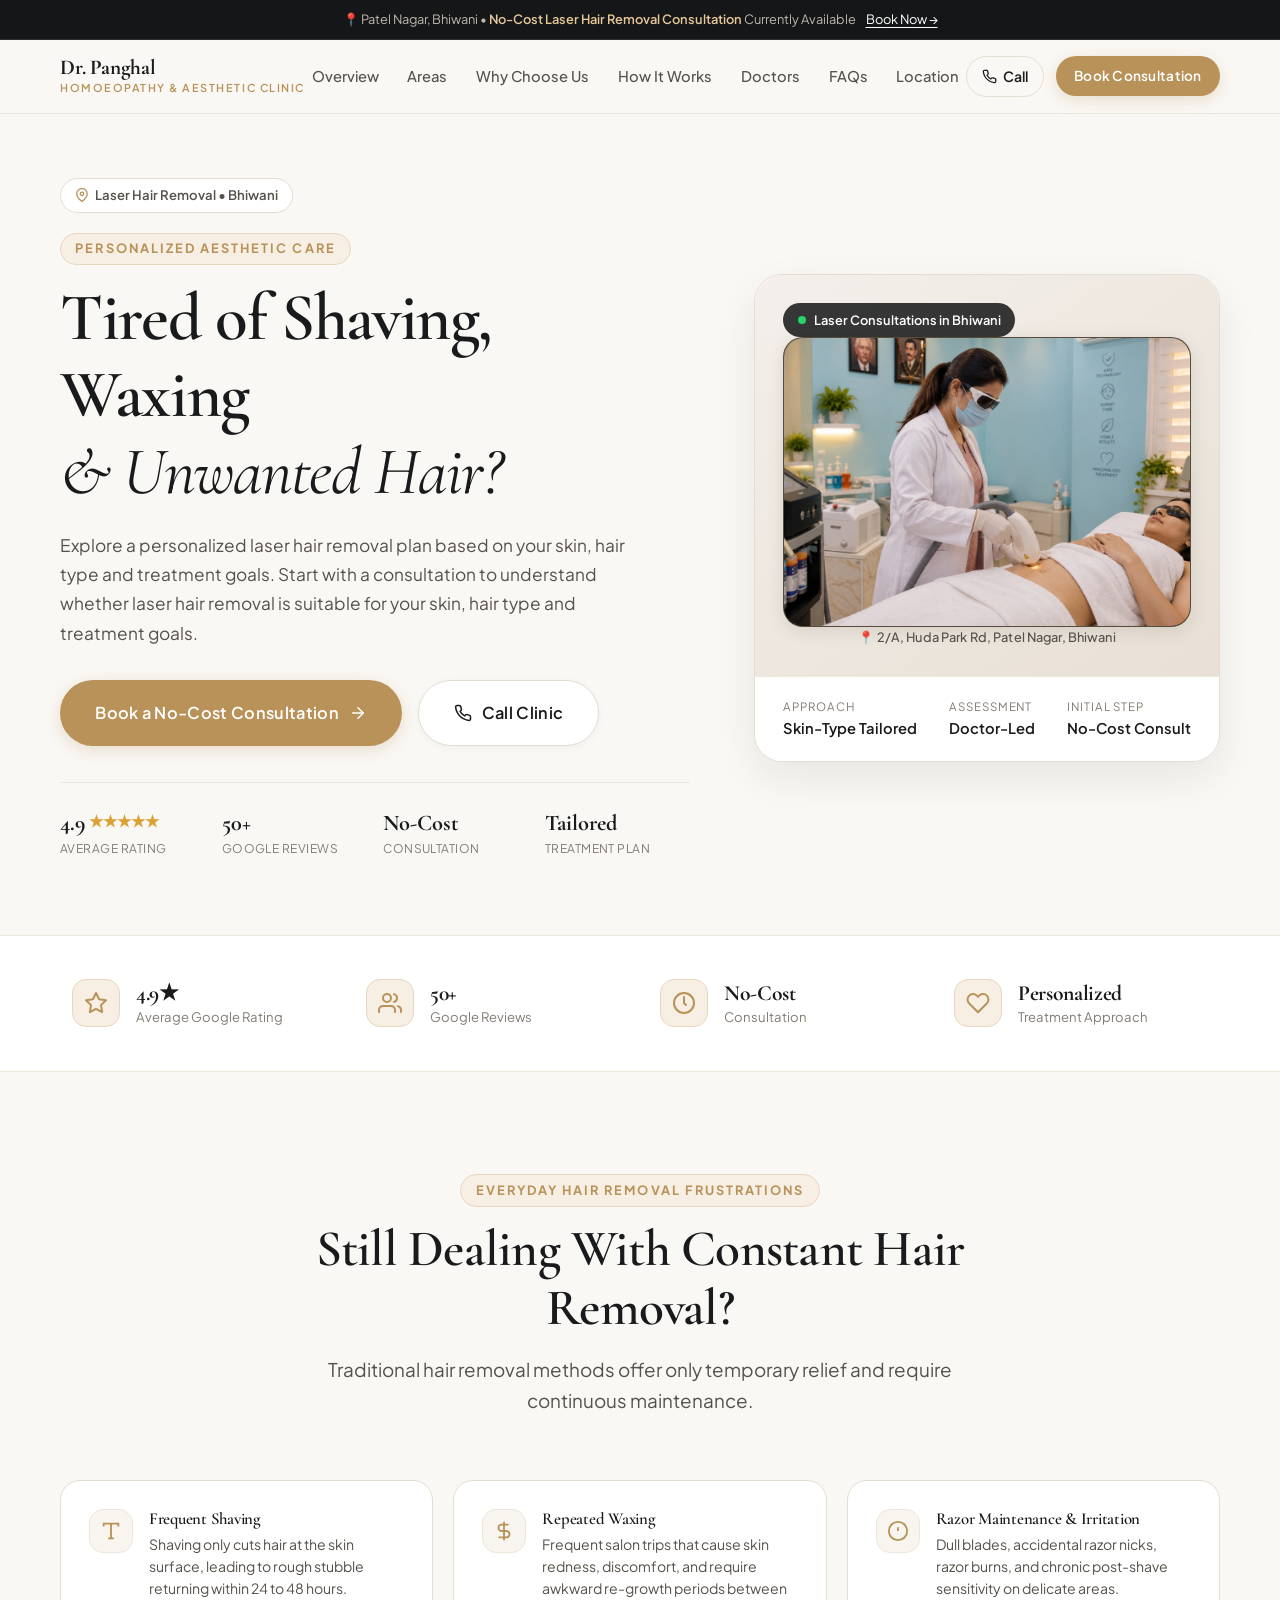
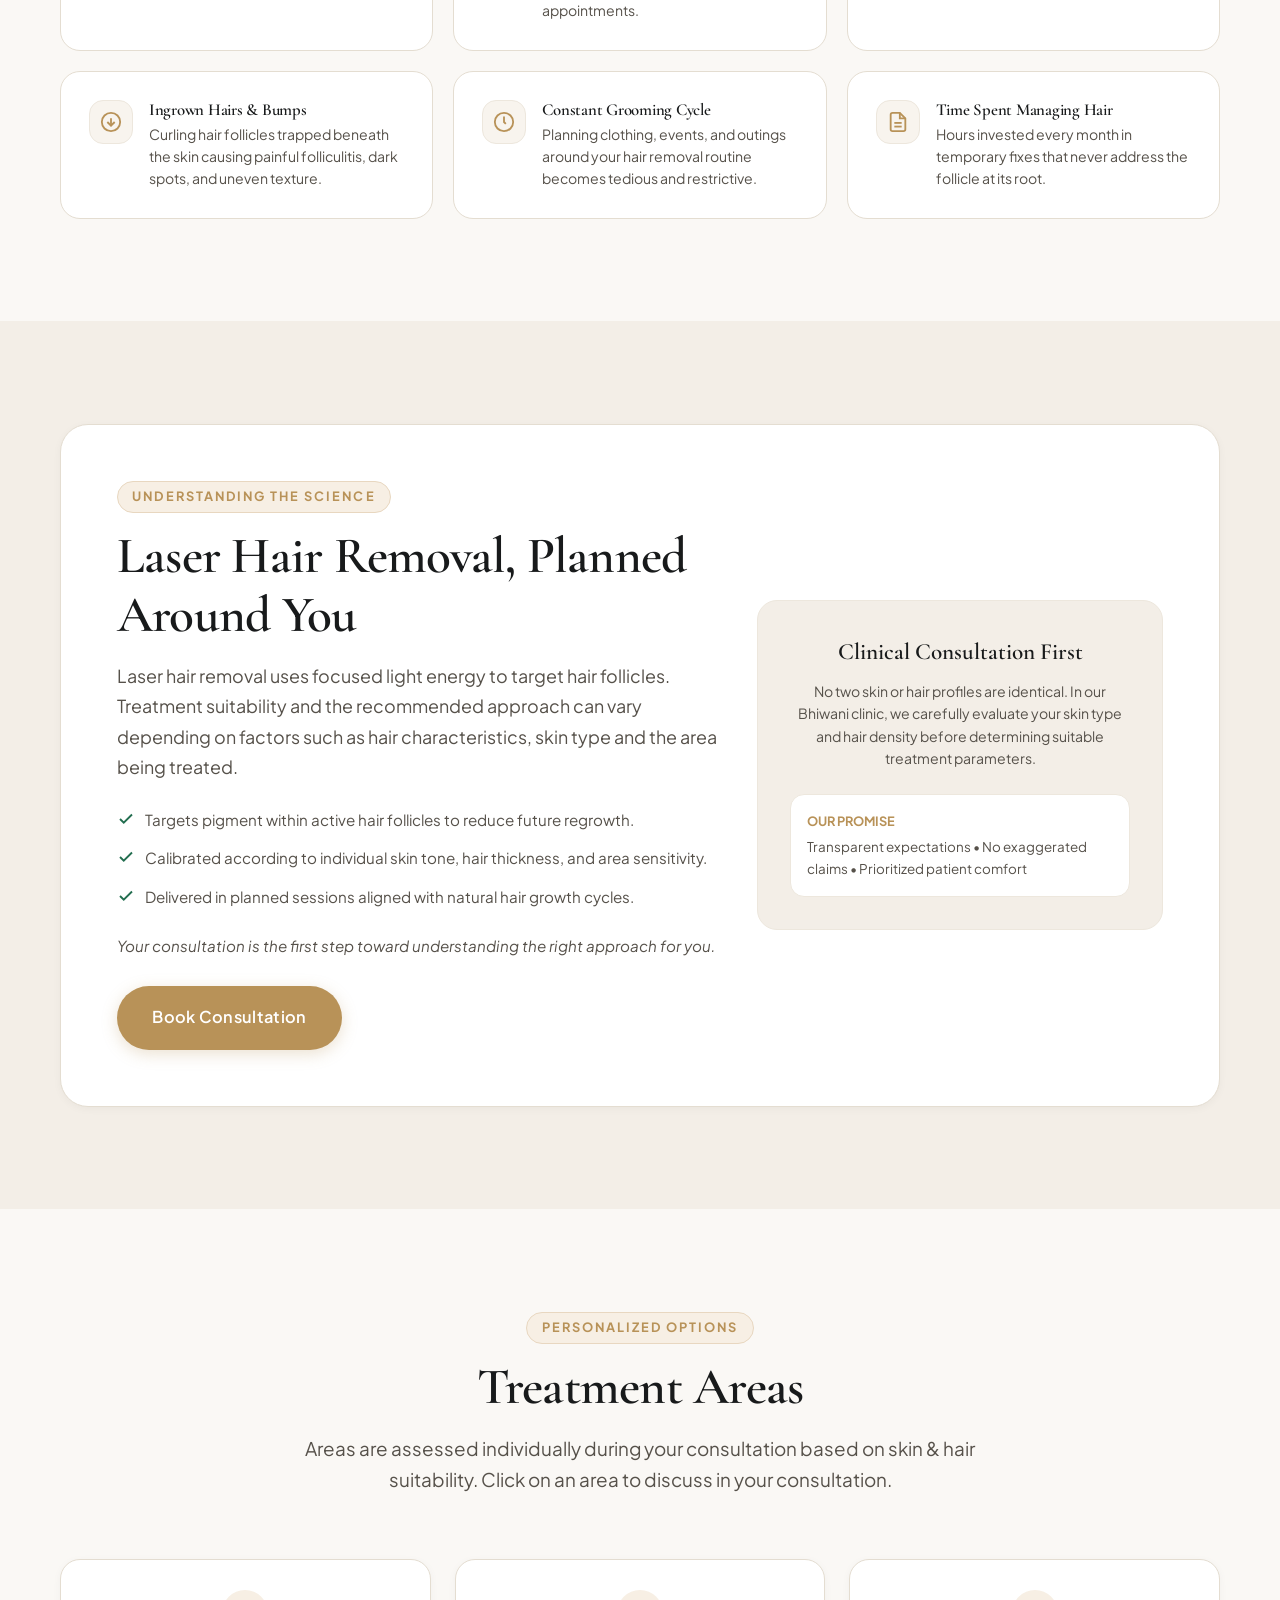
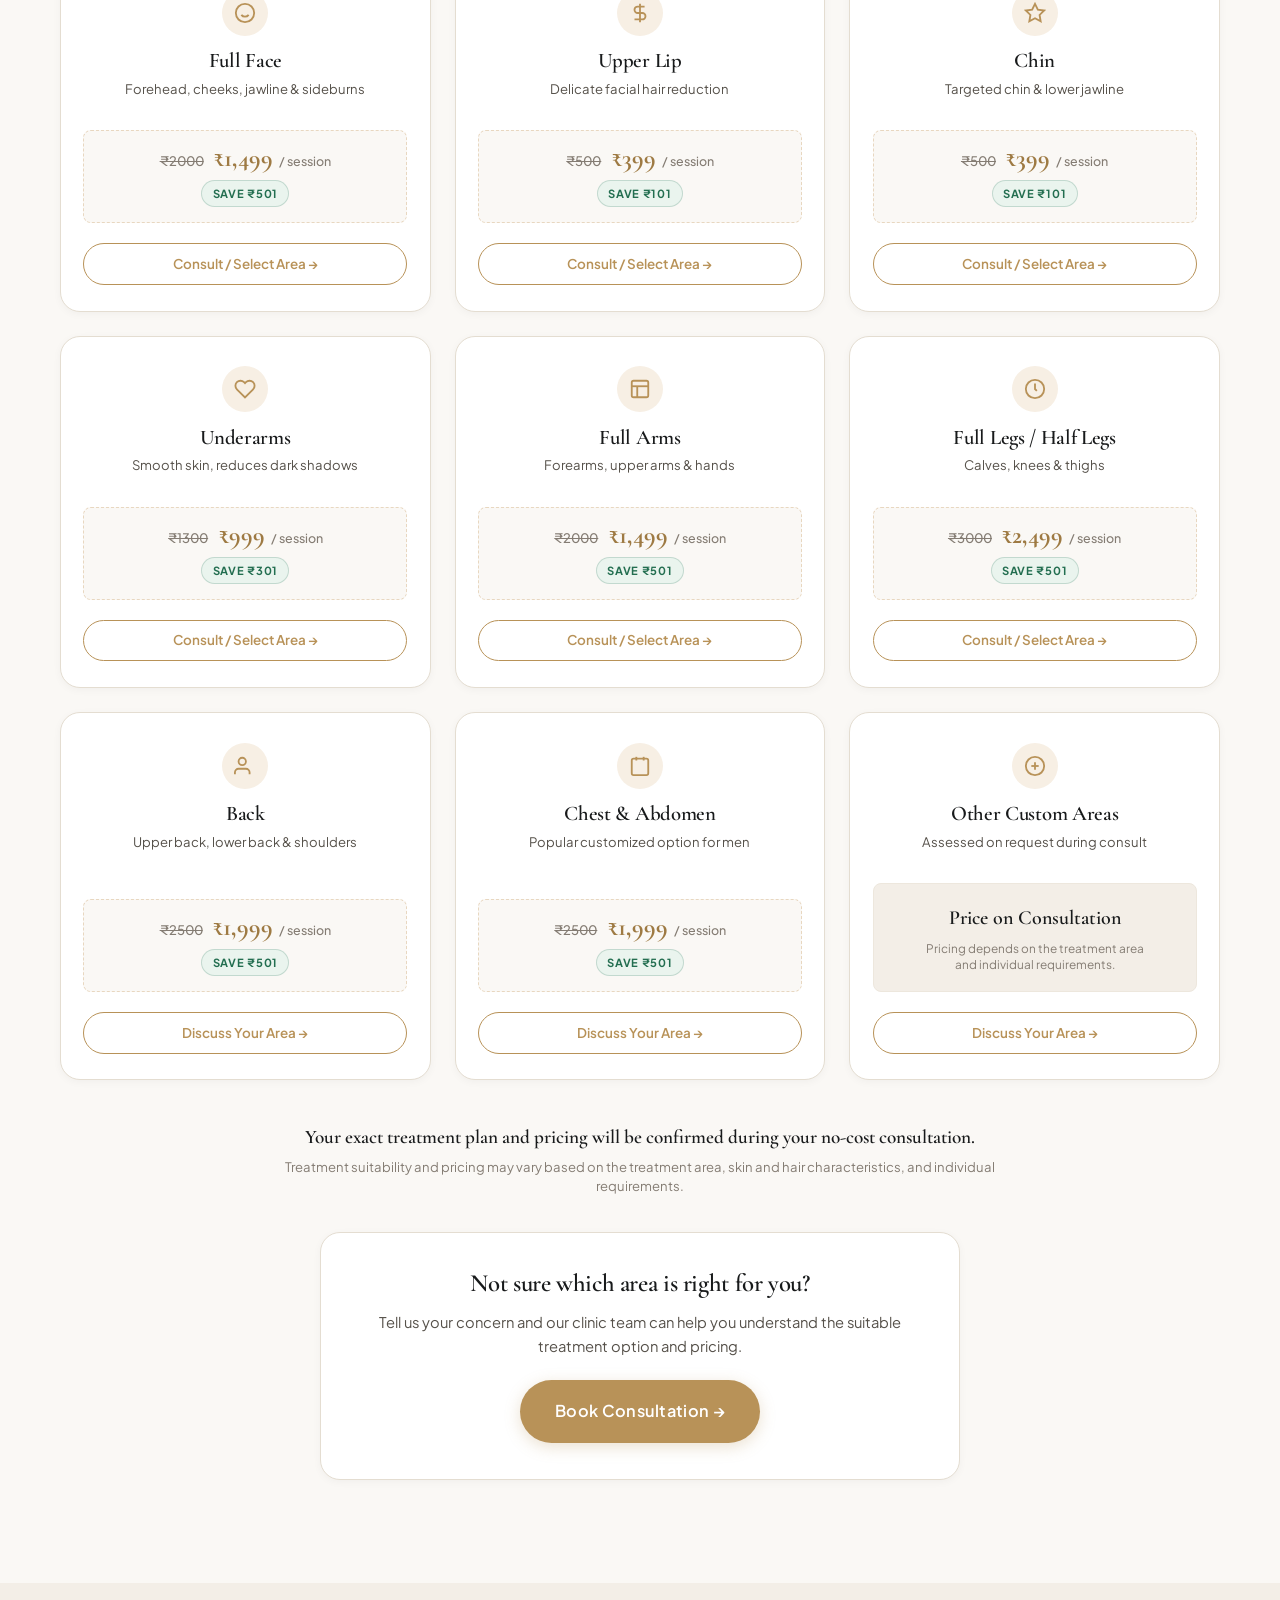
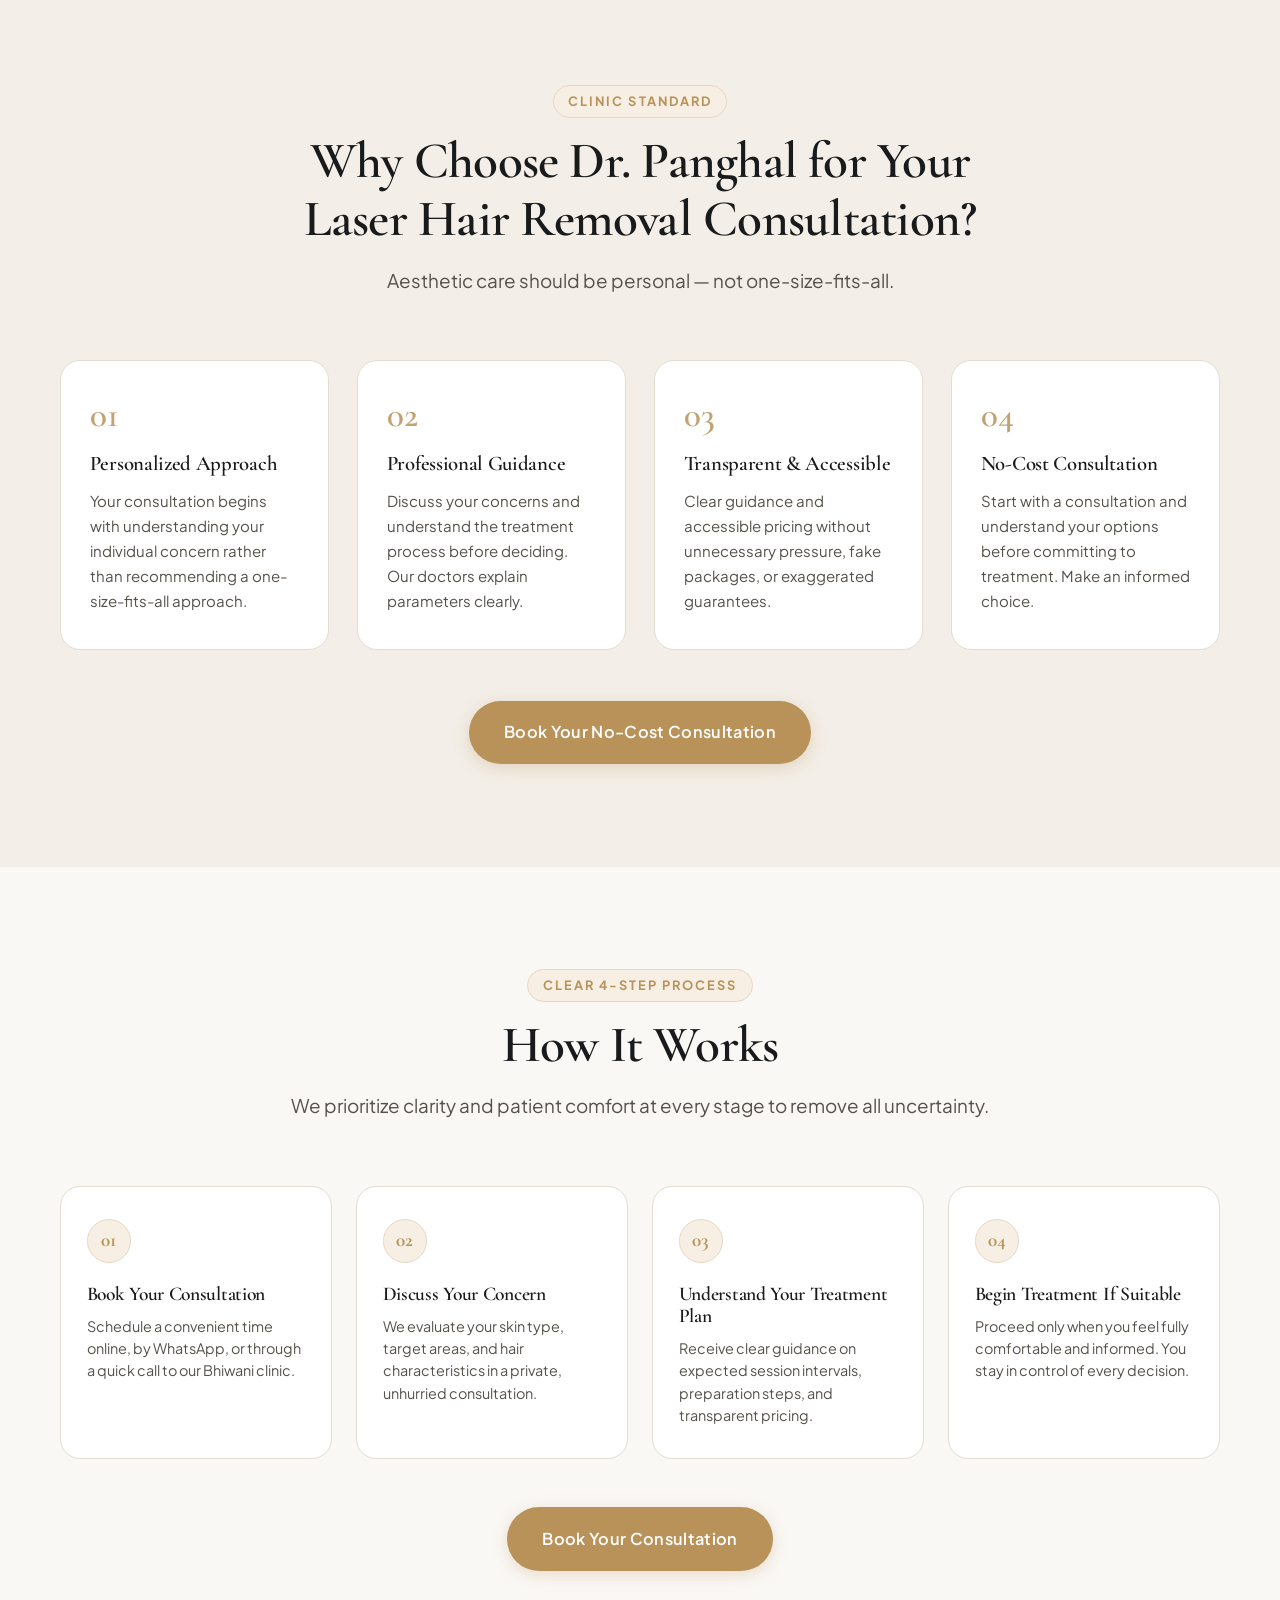
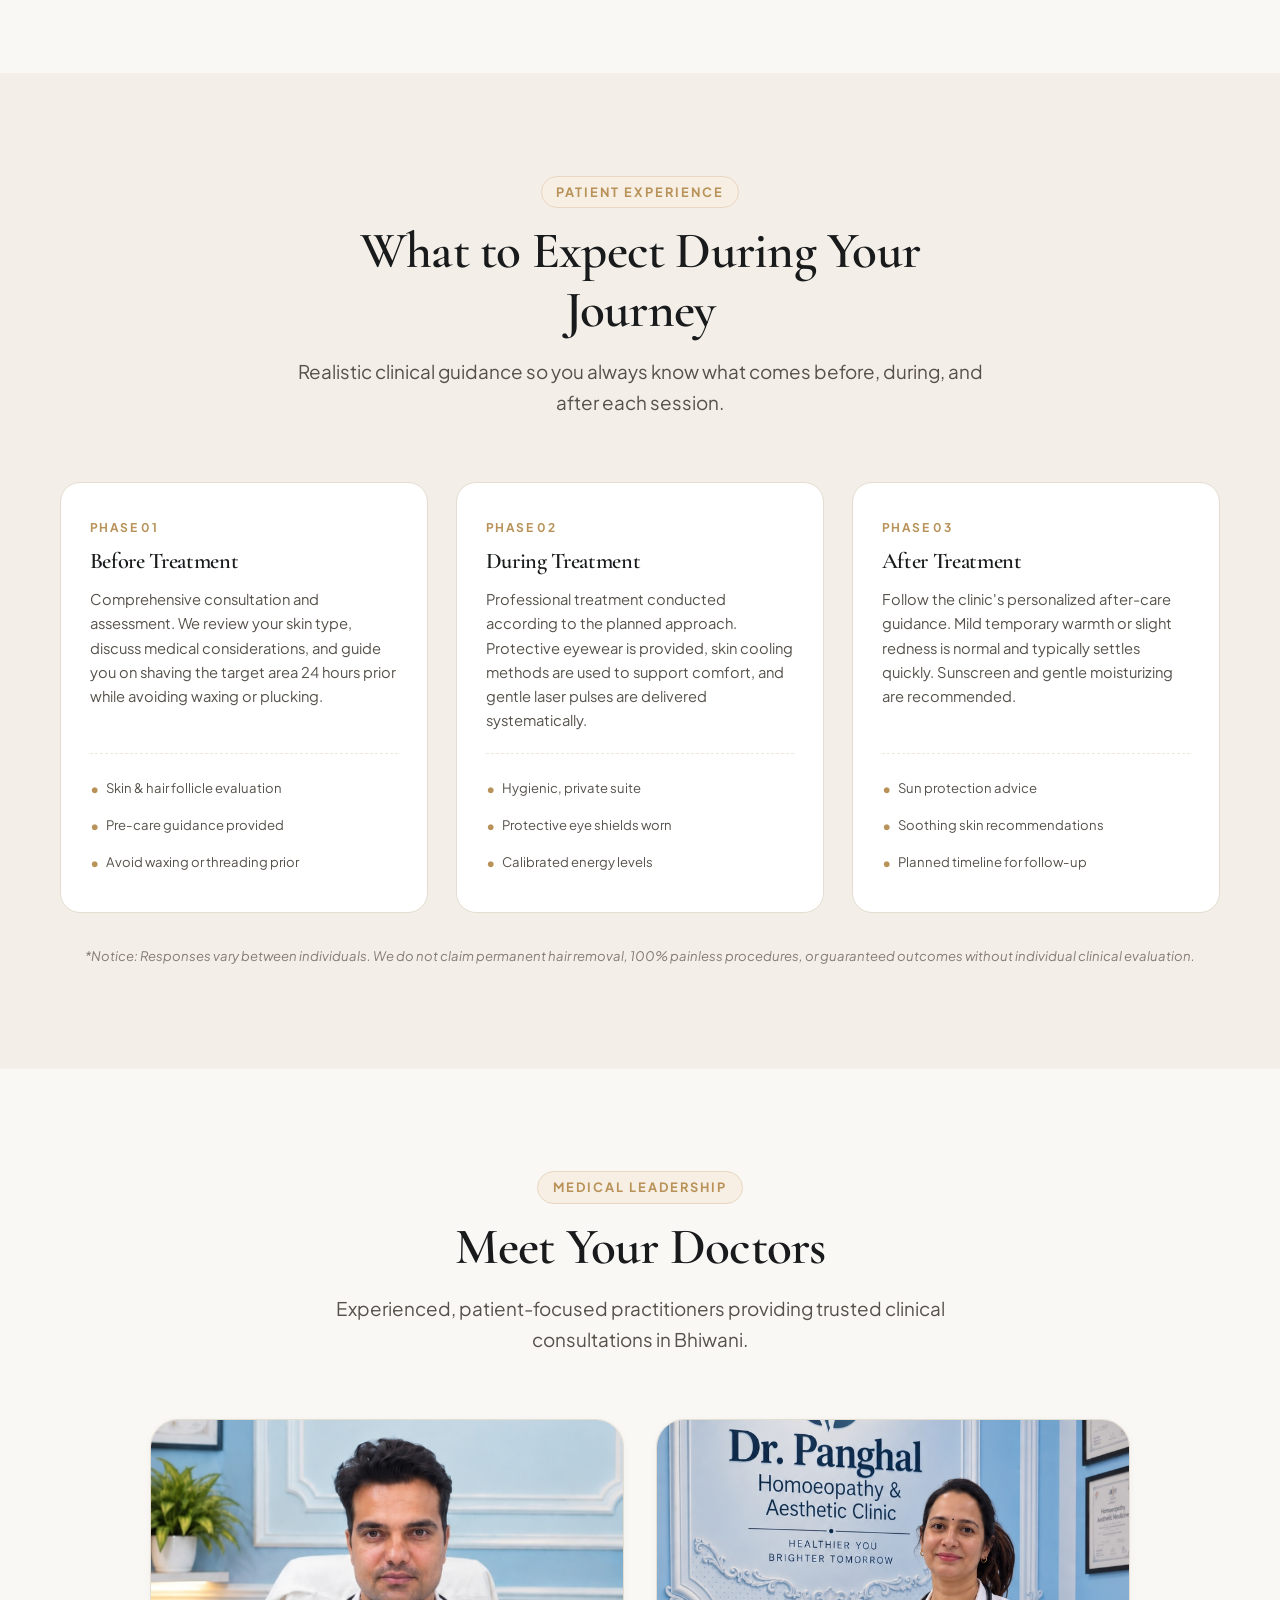
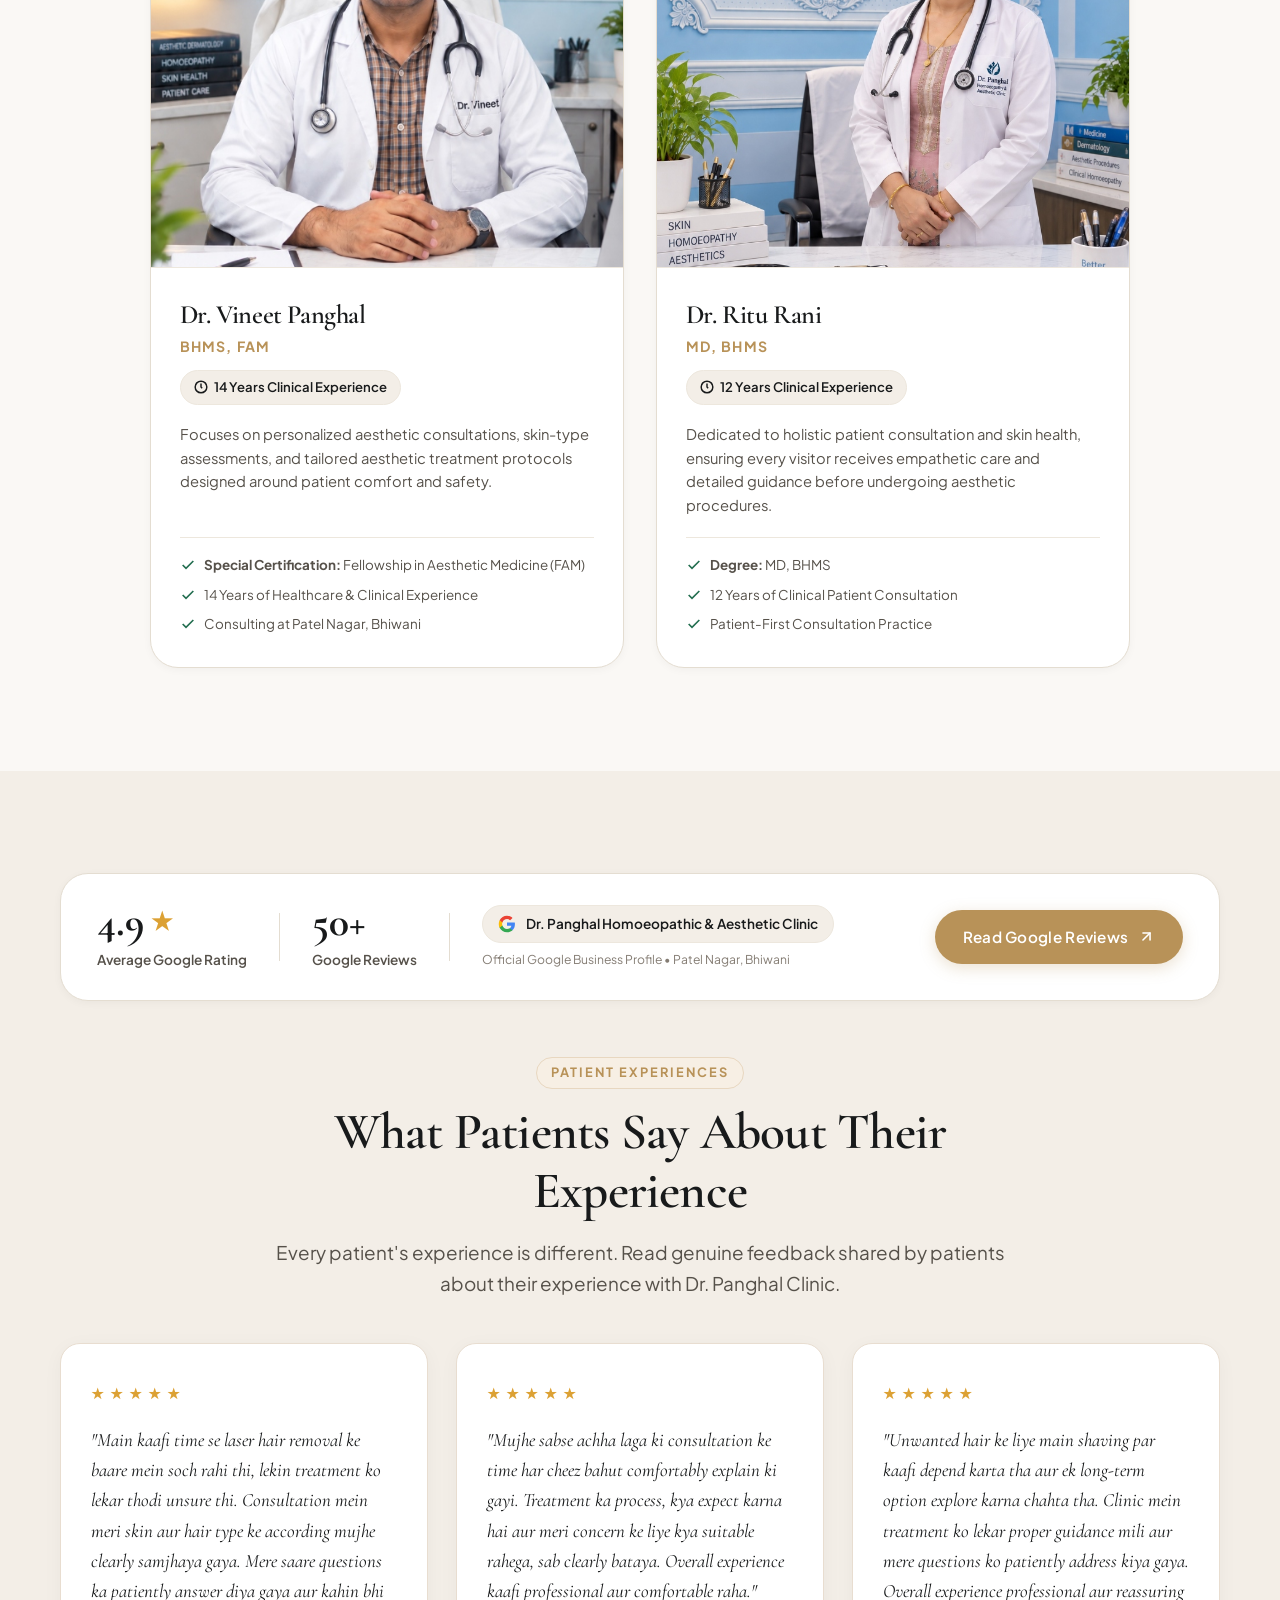
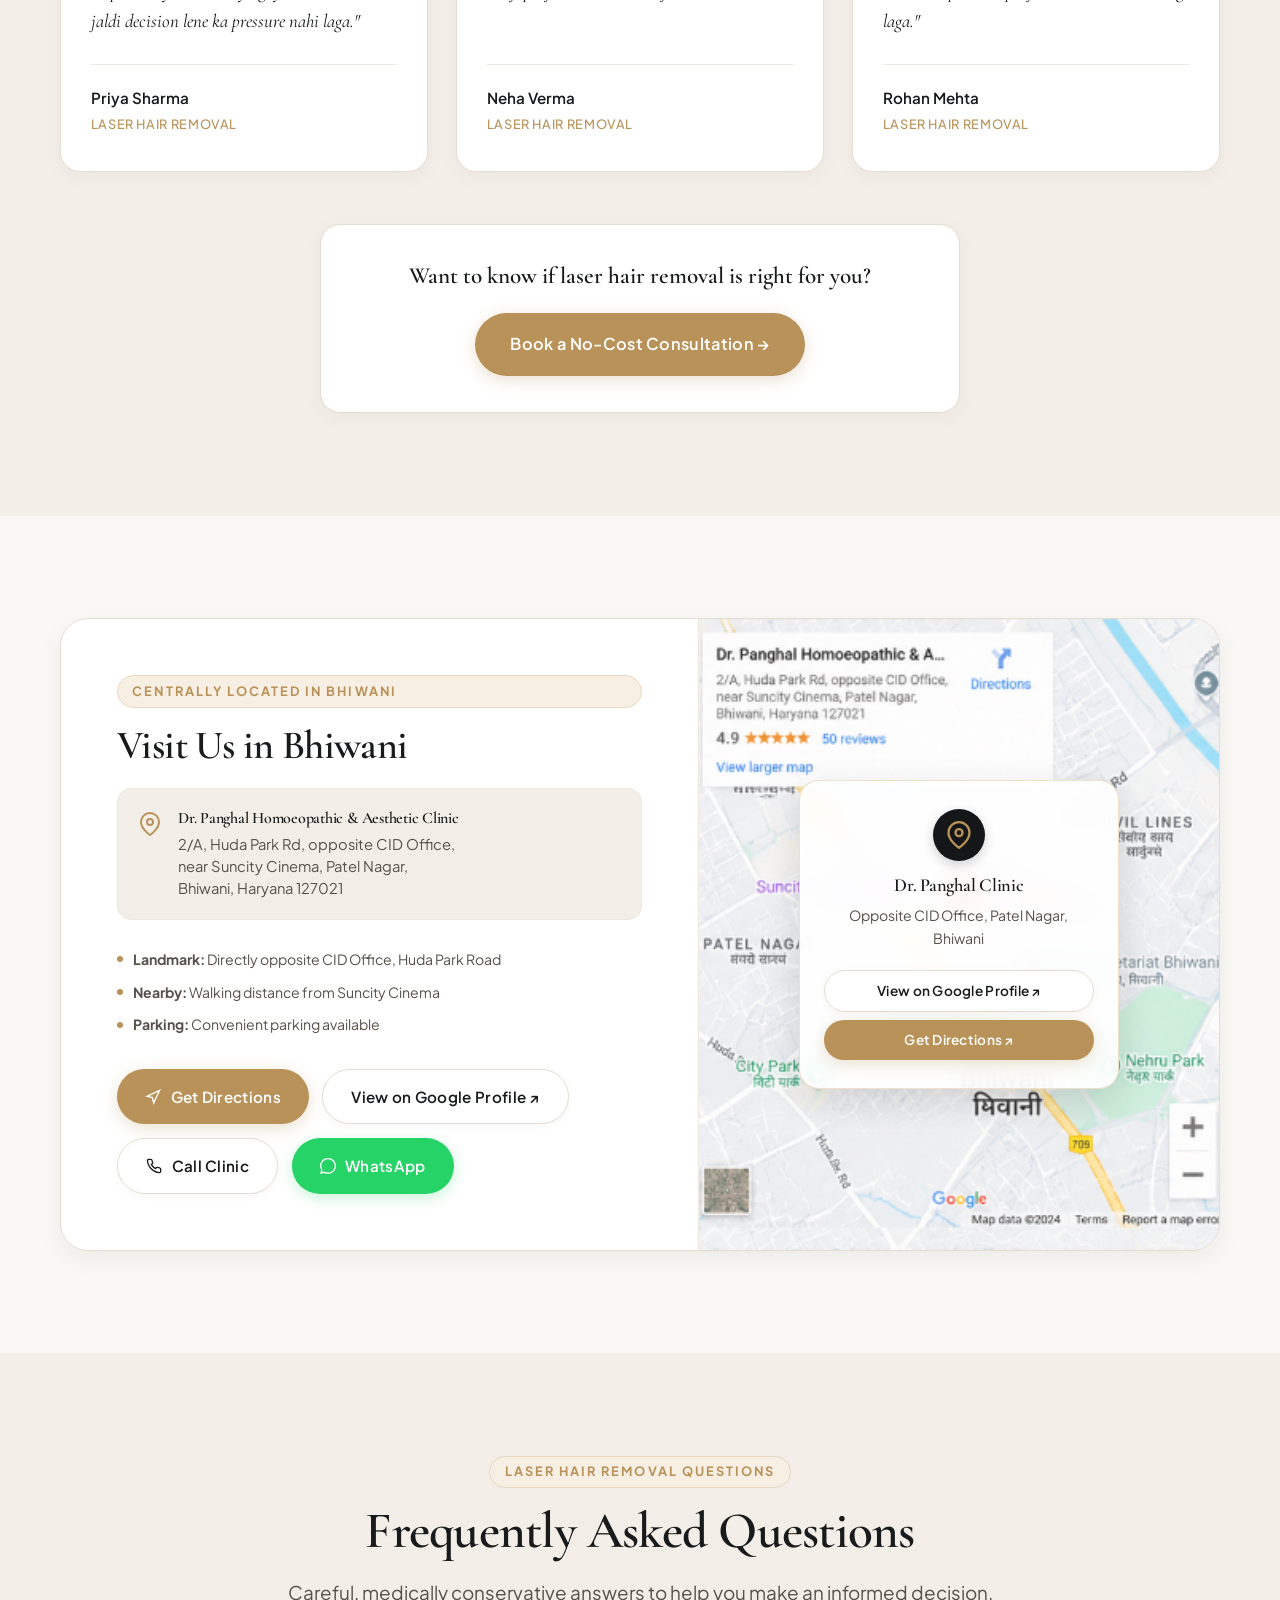
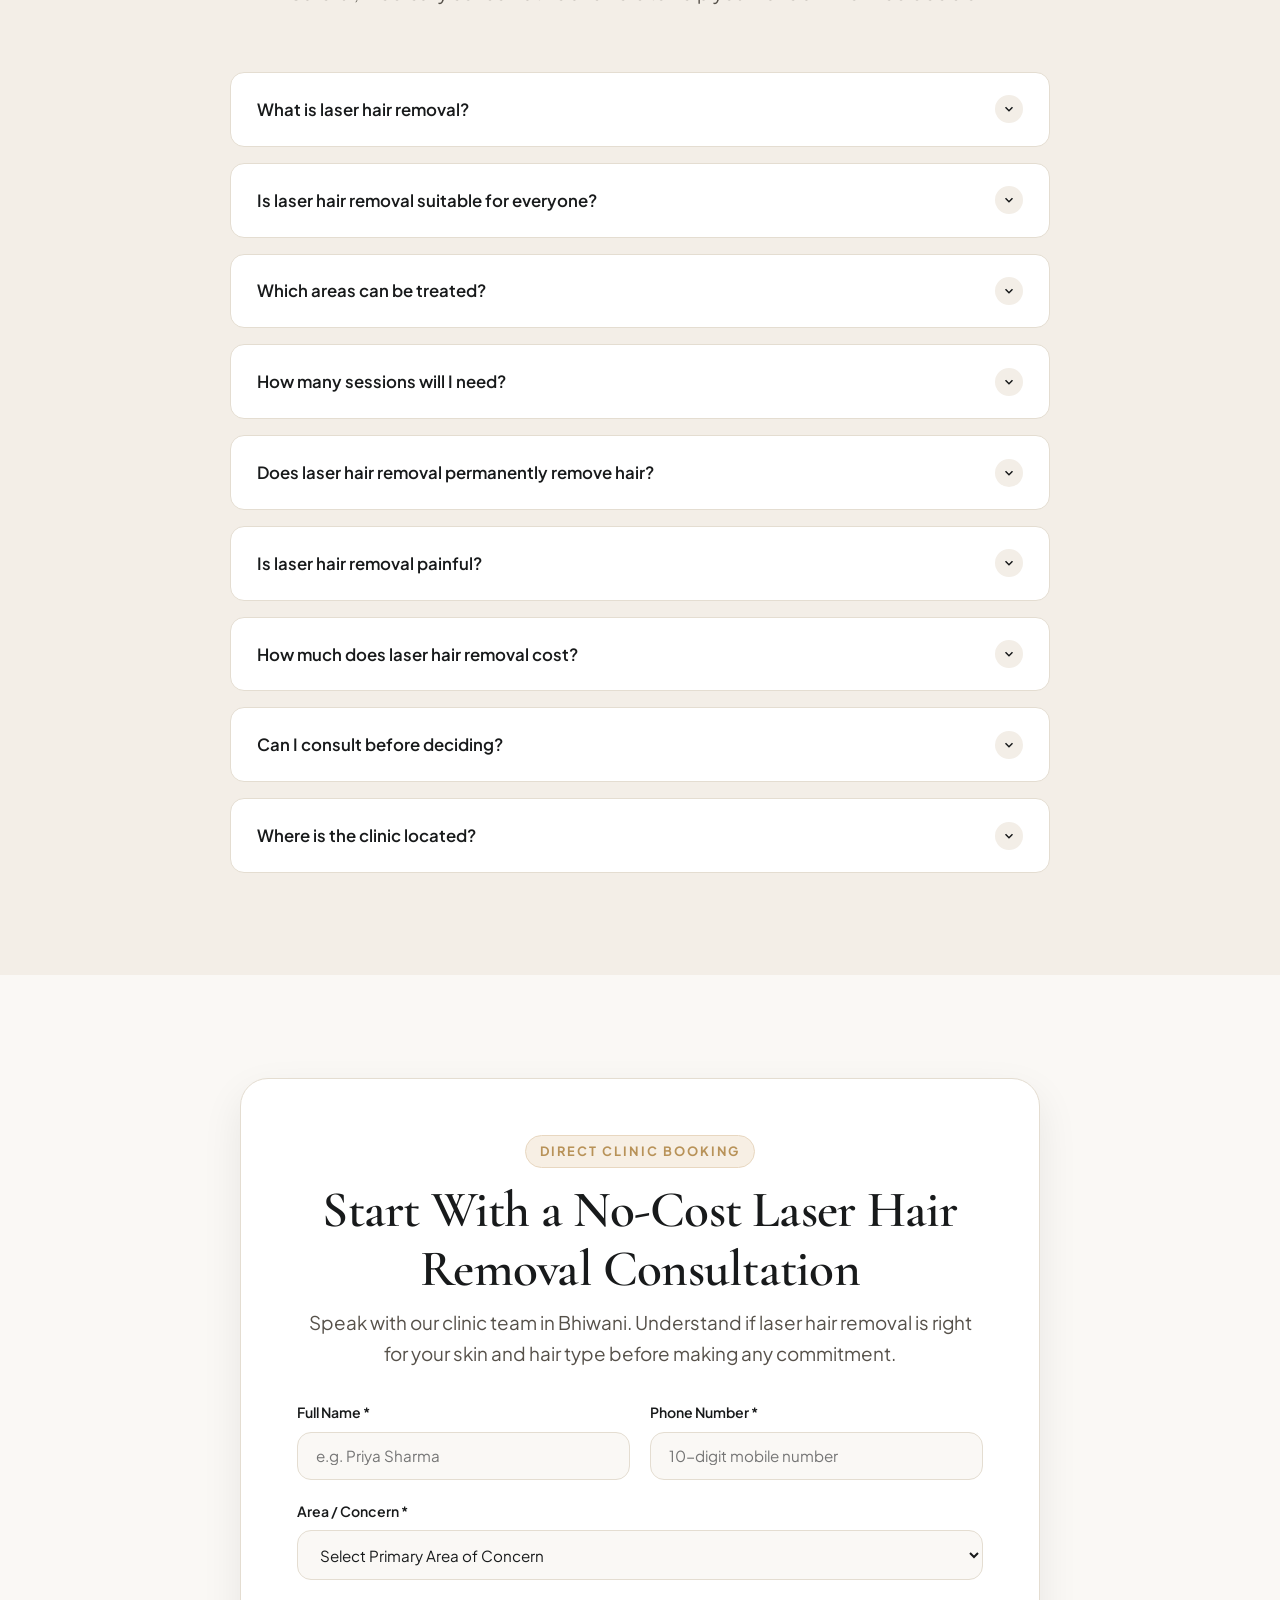
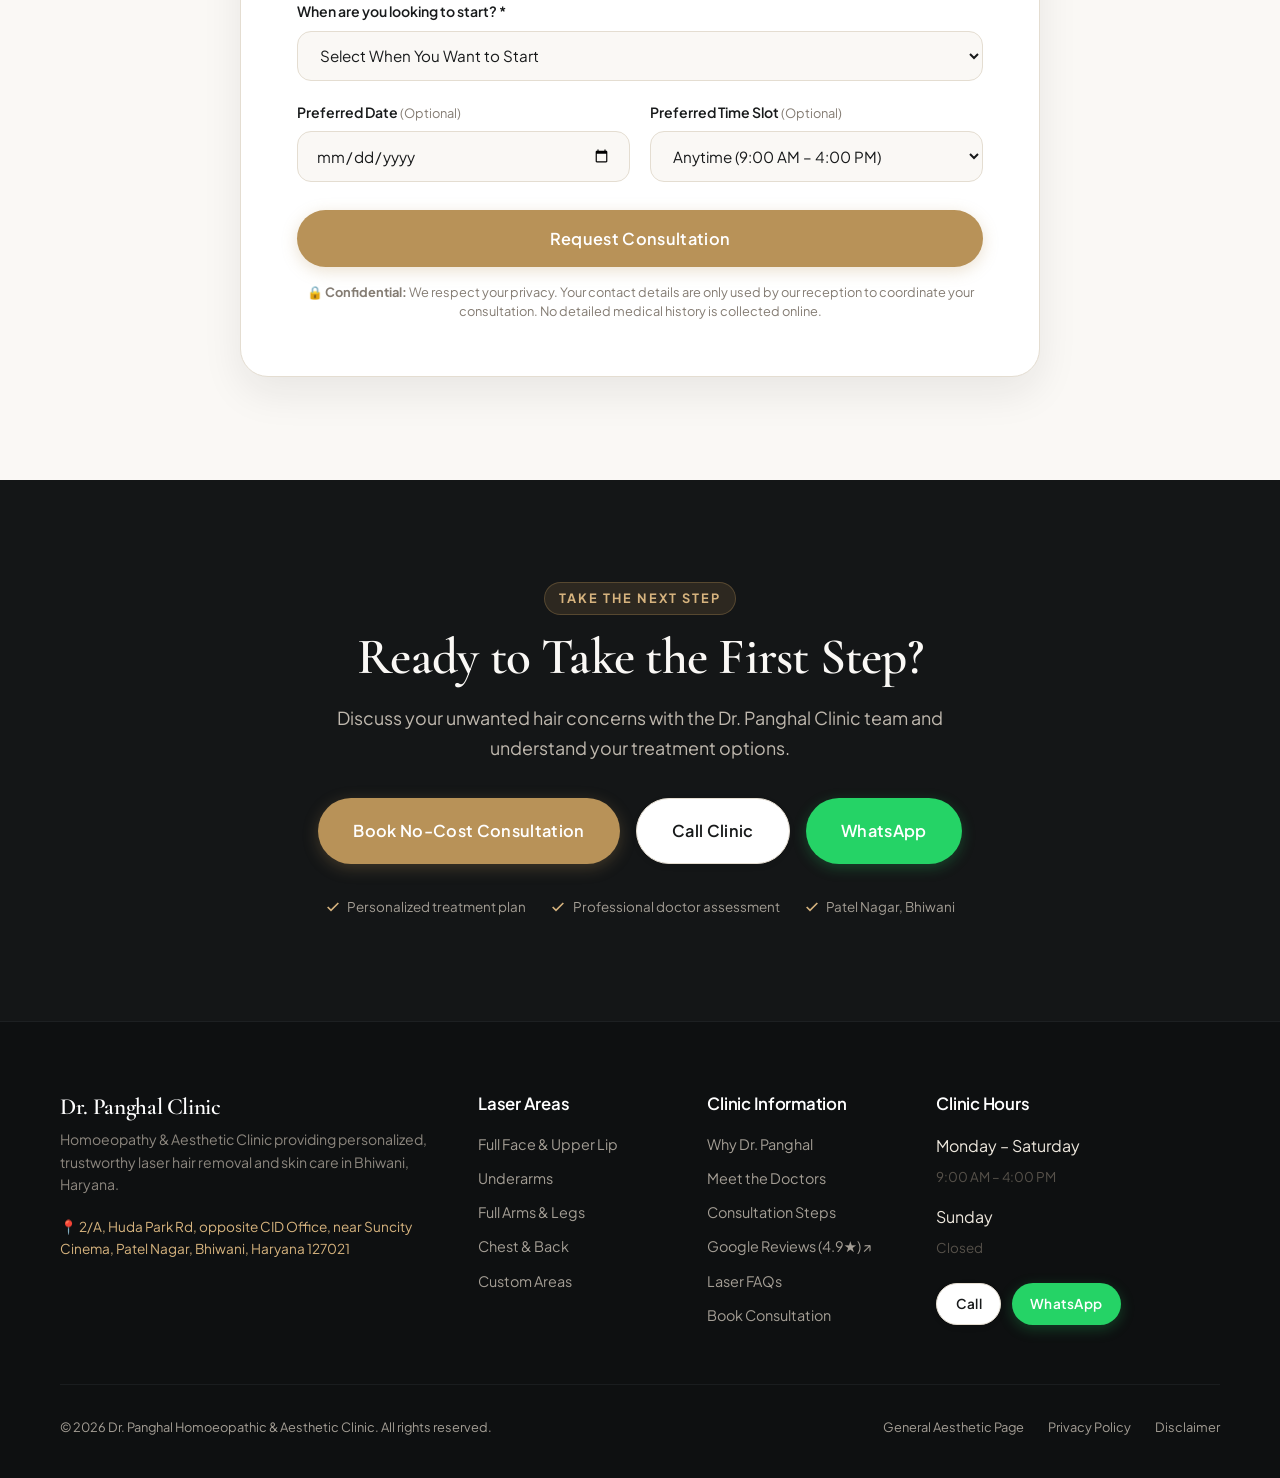
==== laser-hair-removal/index.html @ 949c695c "Initial website" ====
<!DOCTYPE html>
<html lang="en">

<head>
  <meta charset="UTF-8">
  <meta name="viewport" content="width=device-width, initial-scale=1.0, maximum-scale=5.0">

  <!-- Primary Meta Tags -->
  <title>Laser Hair Removal in Bhiwani | Dr. Panghal Clinic</title>
  <meta name="title" content="Laser Hair Removal in Bhiwani | Dr. Panghal Clinic">
  <meta name="description"
    content="Explore personalized laser hair removal consultation at Dr. Panghal Homoeopathy & Aesthetic Clinic in Bhiwani. Book a no-cost consultation.">
  <meta name="keywords"
    content="laser hair removal Bhiwani, laser hair removal clinic Bhiwani, unwanted hair treatment Bhiwani, laser hair removal Patel Nagar Bhiwani, skin and hair clinic Bhiwani">
  <meta name="robots" content="index, follow">
  <link rel="canonical" href="https://drpanghalclinic.com/laser-hair-removal/">

  <!-- Open Graph / Meta Ads Optimization -->
  <meta property="og:type" content="website">
  <meta property="og:url" content="https://drpanghalclinic.com/laser-hair-removal/">
  <meta property="og:title" content="Laser Hair Removal Consultation in Bhiwani | Dr. Panghal Clinic">
  <meta property="og:description"
    content="Tired of shaving and waxing? Explore a personalized laser hair removal plan designed around your skin and hair type in Bhiwani.">
  <meta property="og:image" content="https://drpanghalclinic.com/og-laser.jpg">

  <!-- Favicon / Theme -->
  <meta name="theme-color" content="#141617">

  <!-- Google Fonts: Editorial Serif + Clean Sans -->
  <link rel="preconnect" href="https://fonts.googleapis.com">
  <link rel="preconnect" href="https://fonts.gstatic.com" crossorigin>
  <link
    href="https://fonts.googleapis.com/css2?family=Cormorant+Garamond:ital,wght@0,500;0,600;0,700;1,400;1,600&family=Plus+Jakarta+Sans:wght@400;500;600;700&display=swap"
    rel="stylesheet">

  <!-- Base & Laser Stylesheets -->
  <link rel="stylesheet" href="../css/styles.css">
  <link rel="stylesheet" href="../css/laser.css">
  <link rel="preload" as="image" href="../Assets/laser-clinic-room.png">

  <!-- Structured Data (MedicalBusiness / LocalBusiness Schema for Bhiwani) -->
  <script type="application/ld+json">
  {
    "@context": "https://schema.org",
    "@type": "MedicalClinic",
    "name": "Dr. Panghal Homoeopathy & Aesthetic Clinic - Laser Hair Removal",
    "description": "Personalized laser hair removal consultations and aesthetic care for men and women in Bhiwani, Haryana.",
    "address": {
      "@type": "PostalAddress",
      "streetAddress": "2/A, Huda Park Rd, opposite CID Office, near Suncity Cinema, Patel Nagar",
      "addressLocality": "Bhiwani",
      "addressRegion": "Haryana",
      "postalCode": "127021",
      "addressCountry": "IN"
    },
    "telephone": "9896799718",
    "aggregateRating": {
      "@type": "AggregateRating",
      "ratingValue": "4.9",
      "reviewCount": "50"
    },
    "medicalSpecialty": "Dermatologic"
  }
  </script>

  <!-- Meta Pixel Code Placeholder -->
  <script>
    !function (f, b, e, v, n, t, s) {
      if (f.fbq) return; n = f.fbq = function () {
        n.callMethod ?
          n.callMethod.apply(n, arguments) : n.queue.push(arguments)
      };
      if (!f._fbq) f._fbq = n; n.push = n; n.loaded = !0; n.version = '2.0';
      n.queue = []; t = b.createElement(e); t.async = !0;
      t.src = v; s = b.getElementsByTagName(e)[0];
      s.parentNode.insertBefore(t, s)
    }(window, document, 'script',
      'https://connect.facebook.net/en_US/fbevents.js');
  </script>
</head>

<body>

  <!-- TOP ANNOUNCEMENT BAR -->
  <aside class="announcement-bar" aria-label="Announcement">
    <div class="container">
      📍 Patel Nagar, Bhiwani • <span class="highlight">No-Cost Laser Hair Removal Consultation</span> Currently
      Available
      <a href="#consultation-form" class="trigger-booking-modal" data-location="top_announcement">Book Now →</a>
    </div>
  </aside>

  <!-- SITE HEADER -->
  <header class="site-header" id="siteHeader">
    <div class="container header-container">
      <a href="../" class="brand-logo" aria-label="Dr. Panghal Clinic Home">
        <span class="brand-title">Dr. Panghal</span>
        <span class="brand-subtitle">Homoeopathy & Aesthetic Clinic</span>
      </a>

      <!-- Desktop Nav Links -->
      <nav aria-label="Laser Hair Removal Navigation">
        <ul class="nav-links">
          <li><a href="#laser-overview">Overview</a></li>
          <li><a href="#treatment-areas">Areas</a></li>
          <li><a href="#why-dr-panghal">Why Choose Us</a></li>
          <li><a href="#how-it-works">How It Works</a></li>
          <li><a href="#doctors">Doctors</a></li>
          <li><a href="#faq">FAQs</a></li>
          <li><a href="#location">Location</a></li>
        </ul>
      </nav>

      <!-- Header CTAs -->
      <div class="header-actions">
        <a href="tel:9896799718" class="header-call-btn clinic-phone-link" data-location="header_call"
          aria-label="Call Clinic">
          <svg width="15" height="15" viewBox="0 0 24 24" fill="none" stroke="currentColor" stroke-width="2"
            stroke-linecap="round" stroke-linejoin="round">
            <path
              d="M22 16.92v3a2 2 0 0 1-2.18 2 19.79 19.79 0 0 1-8.63-3.07 19.5 19.5 0 0 1-6-6 19.79 19.79 0 0 1-3.07-8.67A2 2 0 0 1 4.11 2h3a2 2 0 0 1 2 1.72 12.84 12.84 0 0 0 .7 2.81 2 2 0 0 1-.45 2.11L8.09 9.91a16 16 0 0 0 6 6l1.27-1.27a2 2 0 0 1 2.11-.45 12.84 12.84 0 0 0 2.81.7A2 2 0 0 1 22 16.92z">
            </path>
          </svg>
          <span>Call</span>
        </a>
        <a href="#consultation-form" class="btn btn-primary btn-sm trigger-booking-modal"
          data-treatment="laser_hair_removal" data-location="header_book">
          <span class="desktop-nav-cta">Book Consultation</span>
          <span class="mobile-nav-cta">Book</span>
        </a>
        <button class="mobile-menu-toggle" id="mobileToggle" aria-label="Toggle navigation menu" aria-expanded="false">
          <span></span>
          <span></span>
          <span></span>
        </button>
      </div>
    </div>
  </header>

  <!-- Mobile Drawer Menu -->
  <div class="mobile-nav-drawer" id="mobileDrawer">
    <ul>
      <li><a href="#laser-overview">Laser Hair Removal Overview</a></li>
      <li><a href="#problems">Why Move Beyond Waxing?</a></li>
      <li><a href="#treatment-areas">Target Treatment Areas</a></li>
      <li><a href="#why-dr-panghal">Why Dr. Panghal Clinic</a></li>
      <li><a href="#how-it-works">4-Step Consultation Journey</a></li>
      <li><a href="#what-to-expect">What to Expect</a></li>
      <li><a href="#doctors">Meet Your Doctors</a></li>
      <li><a href="#reviews">Patient Reviews (4.9★)</a></li>
      <li><a href="#location">Visit Us in Bhiwani</a></li>
      <li><a href="#faq">Frequently Asked Questions</a></li>
      <li><a href="#consultation-form" class="btn btn-primary btn-block trigger-booking-modal"
          style="margin-top: 0.5rem;" data-treatment="laser_hair_removal">Book No-Cost Consultation</a></li>
    </ul>
  </div>

  <main>
    <!-- HERO SECTION (Laser-Specific Split Layout) -->
    <section class="section hero-section" id="hero">
      <div class="container">
        <div class="hero-grid">
          <!-- Left Column: Copy & Actions -->
          <div class="hero-content">
            <div class="hero-location-badge">
              <svg width="14" height="14" viewBox="0 0 24 24" fill="none" stroke="currentColor" stroke-width="2.2"
                stroke-linecap="round" stroke-linejoin="round">
                <path d="M21 10c0 7-9 13-9 13s-9-6-9-13a9 9 0 0 1 18 0z"></path>
                <circle cx="12" cy="10" r="3"></circle>
              </svg>
              <span>Laser Hair Removal • Bhiwani</span>
            </div>

            <span class="section-eyebrow">Personalized Aesthetic Care</span>

            <h1 class="hero-title">
              Tired of Shaving, Waxing <br>
              <span class="italic">&amp; Unwanted Hair?</span>
            </h1>

            <p class="hero-description">
              Explore a personalized laser hair removal plan based on your skin, hair type and treatment goals. Start
              with a consultation to understand whether laser hair removal is suitable for your skin, hair type and
              treatment goals.
            </p>

            <div class="hero-cta-group">
              <a href="#consultation-form" class="btn btn-primary btn-lg trigger-booking-modal"
                data-treatment="laser_hair_removal" data-location="hero_laser_primary_cta">
                <span>Book a No-Cost Consultation</span>
                <svg width="18" height="18" viewBox="0 0 24 24" fill="none" stroke="currentColor" stroke-width="2"
                  stroke-linecap="round" stroke-linejoin="round">
                  <line x1="5" y1="12" x2="19" y2="12"></line>
                  <polyline points="12 5 19 12 12 19"></polyline>
                </svg>
              </a>
              <a href="tel:9896799718" class="btn btn-secondary btn-lg clinic-phone-link"
                data-location="hero_laser_secondary_call">
                <svg width="18" height="18" viewBox="0 0 24 24" fill="none" stroke="currentColor" stroke-width="2"
                  stroke-linecap="round" stroke-linejoin="round">
                  <path
                    d="M22 16.92v3a2 2 0 0 1-2.18 2 19.79 19.79 0 0 1-8.63-3.07 19.5 19.5 0 0 1-6-6 19.79 19.79 0 0 1-3.07-8.67A2 2 0 0 1 4.11 2h3a2 2 0 0 1 2 1.72 12.84 12.84 0 0 0 .7 2.81 2 2 0 0 1-.45 2.11L8.09 9.91a16 16 0 0 0 6 6l1.27-1.27a2 2 0 0 1 2.11-.45 12.84 12.84 0 0 0 2.81.7A2 2 0 0 1 22 16.92z">
                  </path>
                </svg>
                <span>Call Clinic</span>
              </a>
            </div>

            <!-- Compact Trust Indicators -->
            <div class="hero-trust-row">
              <div class="hero-trust-item">
                <span class="val">4.9 <span class="stars">★★★★★</span></span>
                <span class="lbl">Average Rating</span>
              </div>
              <div class="hero-trust-item">
                <span class="val">50+</span>
                <span class="lbl">Google Reviews</span>
              </div>
              <div class="hero-trust-item">
                <span class="val">No-Cost</span>
                <span class="lbl">Consultation</span>
              </div>
              <div class="hero-trust-item">
                <span class="val">Tailored</span>
                <span class="lbl">Treatment Plan</span>
              </div>
            </div>
          </div>

          <!-- Right Column: Real Clinical Aesthetic Frame Placeholder (Ready for Clinic Image) -->
          <div class="hero-visual-container">
            <div class="laser-hero-card">
              <div class="laser-hero-media-wrap">
                <div class="laser-hero-badge">
                  <span class="pulse-dot"></span>
                  <span>Laser Consultations in Bhiwani</span>
                </div>

                <!-- Hero Rotating Image Slideshow (5 Clinical Treatment & Suite Images) -->
                <div class="laser-hero-slideshow"
                  aria-label="Dr. Panghal Clinic laser treatments and aesthetic procedure suite">
                  <img src="../Assets/laser-clinic-room.png" alt="Dr. Panghal aesthetic clinic treatment room"
                    class="laser-hero-slide slide-room active" loading="eager" fetchpriority="high">
                  <img src="../Assets/laser-dr-ritu-abdomen.png"
                    alt="Laser hair removal treatment at Dr. Panghal Clinic" class="laser-hero-slide slide-abdomen"
                    loading="lazy">
                  <img src="../Assets/laser-dr-vineet-legs.png"
                    alt="Laser hair removal treatment for legs at Dr. Panghal Clinic"
                    class="laser-hero-slide slide-legs" loading="lazy">
                  <img src="../Assets/laser-dr-ritu-underarms.png"
                    alt="Laser hair removal underarm treatment at Dr. Panghal Clinic"
                    class="laser-hero-slide slide-underarms" loading="lazy">
                  <img src="../Assets/laser-dr-vineet-chest.png"
                    alt="Laser hair removal chest treatment at Dr. Panghal Clinic" class="laser-hero-slide slide-chest"
                    loading="lazy">
                </div>

                <div class="laser-hero-address">
                  📍 2/A, Huda Park Rd, Patel Nagar, Bhiwani
                </div>
              </div>

              <div class="laser-hero-card-meta">
                <div class="laser-meta-item">
                  <span class="laser-meta-label">Approach</span>
                  <span class="laser-meta-val">Skin-Type Tailored</span>
                </div>
                <div class="laser-meta-item">
                  <span class="laser-meta-label">Assessment</span>
                  <span class="laser-meta-val">Doctor-Led</span>
                </div>
                <div class="laser-meta-item">
                  <span class="laser-meta-label">Initial Step</span>
                  <span class="laser-meta-val">No-Cost Consult</span>
                </div>
              </div>
            </div>
          </div>
        </div>
      </div>
    </section>

    <!-- SECTION 1 — TRUST STRIP -->
    <section class="trust-strip" aria-label="Key Clinic Trust Highlights">
      <div class="container">
        <div class="trust-strip-grid">
          <div class="trust-card">
            <div class="trust-icon-box">
              <svg width="24" height="24" viewBox="0 0 24 24" fill="none" stroke="currentColor" stroke-width="2"
                stroke-linecap="round" stroke-linejoin="round">
                <polygon
                  points="12 2 15.09 8.26 22 9.27 17 14.14 18.18 21.02 12 17.77 5.82 21.02 7 14.14 2 9.27 8.91 8.26 12 2">
                </polygon>
              </svg>
            </div>
            <div class="trust-card-content">
              <h3>4.9★</h3>
              <p>Average Google Rating</p>
            </div>
          </div>

          <div class="trust-card">
            <div class="trust-icon-box">
              <svg width="24" height="24" viewBox="0 0 24 24" fill="none" stroke="currentColor" stroke-width="2"
                stroke-linecap="round" stroke-linejoin="round">
                <path d="M17 21v-2a4 4 0 0 0-4-4H5a4 4 0 0 0-4 4v2"></path>
                <circle cx="9" cy="7" r="4"></circle>
                <path d="M23 21v-2a4 4 0 0 0-3-3.87"></path>
                <path d="M16 3.13a4 4 0 0 1 0 7.75"></path>
              </svg>
            </div>
            <div class="trust-card-content">
              <h3>50+</h3>
              <p>Google Reviews</p>
            </div>
          </div>

          <div class="trust-card">
            <div class="trust-icon-box">
              <svg width="24" height="24" viewBox="0 0 24 24" fill="none" stroke="currentColor" stroke-width="2"
                stroke-linecap="round" stroke-linejoin="round">
                <circle cx="12" cy="12" r="10"></circle>
                <polyline points="12 6 12 12 14 14"></polyline>
              </svg>
            </div>
            <div class="trust-card-content">
              <h3>No-Cost</h3>
              <p>Consultation</p>
            </div>
          </div>

          <div class="trust-card">
            <div class="trust-icon-box">
              <svg width="24" height="24" viewBox="0 0 24 24" fill="none" stroke="currentColor" stroke-width="2"
                stroke-linecap="round" stroke-linejoin="round">
                <path
                  d="M20.84 4.61a5.5 5.5 0 0 0-7.78 0L12 5.67l-1.06-1.06a5.5 5.5 0 0 0-7.78 7.78l1.06 1.06L12 21.23l7.78-7.78 1.06-1.06a5.5 5.5 0 0 0 0-7.78z">
                </path>
              </svg>
            </div>
            <div class="trust-card-content">
              <h3>Personalized</h3>
              <p>Treatment Approach</p>
            </div>
          </div>
        </div>
      </div>
    </section>

    <!-- SECTION 2 — THE PROBLEM -->
    <section class="section" id="problems" style="background-color: var(--bg-primary);">
      <div class="container">
        <div class="section-header">
          <span class="section-eyebrow">Everyday Hair Removal Frustrations</span>
          <h2 class="section-title">Still Dealing With Constant Hair Removal?</h2>
          <p class="section-subtitle">
            Traditional hair removal methods offer only temporary relief and require continuous maintenance.
          </p>
        </div>

        <div class="problem-grid">
          <!-- 1. Frequent Shaving -->
          <div class="problem-card">
            <div class="problem-icon-wrap">
              <svg width="22" height="22" viewBox="0 0 24 24" fill="none" stroke="currentColor" stroke-width="2">
                <polyline points="4 7 4 4 20 4 20 7"></polyline>
                <line x1="9" y1="20" x2="15" y2="20"></line>
                <line x1="12" y1="4" x2="12" y2="20"></line>
              </svg>
            </div>
            <div class="problem-content">
              <h4>Frequent Shaving</h4>
              <p>Shaving only cuts hair at the skin surface, leading to rough stubble returning within 24 to 48 hours.
              </p>
            </div>
          </div>

          <!-- 2. Repeated Waxing -->
          <div class="problem-card">
            <div class="problem-icon-wrap">
              <svg width="22" height="22" viewBox="0 0 24 24" fill="none" stroke="currentColor" stroke-width="2">
                <path d="M12 2v20M17 5H9.5a3.5 3.5 0 0 0 0 7h5a3.5 3.5 0 0 1 0 7H6"></path>
              </svg>
            </div>
            <div class="problem-content">
              <h4>Repeated Waxing</h4>
              <p>Frequent salon trips that cause skin redness, discomfort, and require awkward re-growth periods between
                appointments.</p>
            </div>
          </div>

          <!-- 3. Razor Cuts & Irritation -->
          <div class="problem-card">
            <div class="problem-icon-wrap">
              <svg width="22" height="22" viewBox="0 0 24 24" fill="none" stroke="currentColor" stroke-width="2">
                <circle cx="12" cy="12" r="10"></circle>
                <line x1="12" y1="8" x2="12" y2="12"></line>
                <line x1="12" y1="16" x2="12.01" y2="16"></line>
              </svg>
            </div>
            <div class="problem-content">
              <h4>Razor Maintenance &amp; Irritation</h4>
              <p>Dull blades, accidental razor nicks, razor burns, and chronic post-shave sensitivity on delicate areas.
              </p>
            </div>
          </div>

          <!-- 4. Ingrown Hairs -->
          <div class="problem-card">
            <div class="problem-icon-wrap">
              <svg width="22" height="22" viewBox="0 0 24 24" fill="none" stroke="currentColor" stroke-width="2">
                <circle cx="12" cy="12" r="10"></circle>
                <polyline points="8 12 12 16 16 12"></polyline>
                <line x1="12" y1="8" x2="12" y2="16"></line>
              </svg>
            </div>
            <div class="problem-content">
              <h4>Ingrown Hairs &amp; Bumps</h4>
              <p>Curling hair follicles trapped beneath the skin causing painful folliculitis, dark spots, and uneven
                texture.</p>
            </div>
          </div>

          <!-- 5. Constant Grooming -->
          <div class="problem-card">
            <div class="problem-icon-wrap">
              <svg width="22" height="22" viewBox="0 0 24 24" fill="none" stroke="currentColor" stroke-width="2">
                <circle cx="12" cy="12" r="10"></circle>
                <polyline points="12 6 12 12 14 14"></polyline>
              </svg>
            </div>
            <div class="problem-content">
              <h4>Constant Grooming Cycle</h4>
              <p>Planning clothing, events, and outings around your hair removal routine becomes tedious and
                restrictive.</p>
            </div>
          </div>

          <!-- 6. Time Spent -->
          <div class="problem-card">
            <div class="problem-icon-wrap">
              <svg width="22" height="22" viewBox="0 0 24 24" fill="none" stroke="currentColor" stroke-width="2">
                <path d="M14 2H6a2 2 0 0 0-2 2v16a2 2 0 0 0 2 2h12a2 2 0 0 0 2-2V8z"></path>
                <polyline points="14 2 14 8 20 8"></polyline>
                <line x1="16" y1="13" x2="8" y2="13"></line>
                <line x1="16" y1="17" x2="8" y2="17"></line>
              </svg>
            </div>
            <div class="problem-content">
              <h4>Time Spent Managing Hair</h4>
              <p>Hours invested every month in temporary fixes that never address the follicle at its root.</p>
            </div>
          </div>
        </div>
      </div>
    </section>

    <!-- SECTION 3 — LASER HAIR REMOVAL EXPLANATION -->
    <section class="section" id="laser-overview" style="background-color: var(--bg-secondary);">
      <div class="container">
        <div class="explanation-box">
          <div class="explanation-text-side">
            <span class="section-eyebrow">Understanding The Science</span>
            <h2>Laser Hair Removal, Planned Around You</h2>
            <p class="text-lead" style="margin-top: 1rem;">
              Laser hair removal uses focused light energy to target hair follicles. Treatment suitability and the
              recommended approach can vary depending on factors such as hair characteristics, skin type and the area
              being treated.
            </p>

            <ul class="explanation-keypoints">
              <li class="explanation-keypoint-item">
                <svg width="18" height="18" viewBox="0 0 24 24" fill="none" stroke="currentColor" stroke-width="2.5">
                  <polyline points="20 6 9 17 4 12"></polyline>
                </svg>
                <span>Targets pigment within active hair follicles to reduce future regrowth.</span>
              </li>
              <li class="explanation-keypoint-item">
                <svg width="18" height="18" viewBox="0 0 24 24" fill="none" stroke="currentColor" stroke-width="2.5">
                  <polyline points="20 6 9 17 4 12"></polyline>
                </svg>
                <span>Calibrated according to individual skin tone, hair thickness, and area sensitivity.</span>
              </li>
              <li class="explanation-keypoint-item">
                <svg width="18" height="18" viewBox="0 0 24 24" fill="none" stroke="currentColor" stroke-width="2.5">
                  <polyline points="20 6 9 17 4 12"></polyline>
                </svg>
                <span>Delivered in planned sessions aligned with natural hair growth cycles.</span>
              </li>
            </ul>

            <p style="font-size: 0.95rem; color: var(--text-secondary); margin-bottom: 1.75rem; font-style: italic;">
              Your consultation is the first step toward understanding the right approach for you.
            </p>

            <a href="#consultation-form" class="btn btn-primary btn-lg trigger-booking-modal"
              data-treatment="laser_hair_removal" data-location="overview_book_cta">
              Book Consultation
            </a>
          </div>

          <div class="explanation-visual-side">
            <div
              style="font-family: var(--font-serif); font-size: 1.45rem; color: var(--text-primary); margin-bottom: 0.5rem; font-weight: 600;">
              Clinical Consultation First
            </div>
            <p style="font-size: 0.88rem; color: var(--text-secondary); line-height: 1.6; margin-bottom: 1.5rem;">
              No two skin or hair profiles are identical. In our Bhiwani clinic, we carefully evaluate your skin type
              and hair density before determining suitable treatment parameters.
            </p>
            <div
              style="background: var(--bg-surface); padding: 1rem; border-radius: var(--radius-md); border: 1px solid var(--border-subtle); text-align: left;">
              <div
                style="font-size: 0.8rem; font-weight: 700; color: var(--accent); text-transform: uppercase; margin-bottom: 0.25rem;">
                Our Promise</div>
              <div style="font-size: 0.84rem; color: var(--text-secondary);">
                Transparent expectations • No exaggerated claims • Prioritized patient comfort
              </div>
            </div>
          </div>
        </div>
      </div>
    </section>

    <!-- SECTION 4 — TREATMENT AREAS -->
    <section class="section" id="treatment-areas" style="background-color: var(--bg-primary);">
      <div class="container">
        <div class="section-header">
          <span class="section-eyebrow">Personalized Options</span>
          <h2 class="section-title">Treatment Areas</h2>
          <p class="section-subtitle">
            Areas are assessed individually during your consultation based on skin &amp; hair suitability. Click on an
            area to discuss in your consultation.
          </p>
        </div>

        <div class="areas-grid">
          <!-- 1. Face -->
          <div class="area-card trigger-booking-modal" data-treatment="laser_face">
            <div class="area-icon-circle">
              <svg width="22" height="22" viewBox="0 0 24 24" fill="none" stroke="currentColor" stroke-width="2">
                <circle cx="12" cy="12" r="10"></circle>
                <path d="M8 14s1.5 2 4 2 4-2 4-2"></path>
                <line x1="9" y1="9" x2="9.01" y2="9"></line>
                <line x1="15" y1="9" x2="15.01" y2="9"></line>
              </svg>
            </div>
            <h3 class="area-name">Full Face</h3>
            <p class="area-hint">Forehead, cheeks, jawline &amp; sideburns</p>
            <div class="area-pricing-block">
              <div class="area-price-row">
                <span class="area-regular-price"><del>₹2000</del></span>
                <span class="area-discount-price">₹1,499 <span class="area-per-session">/ session</span></span>
              </div>
              <span class="area-savings-badge">SAVE ₹501</span>
            </div>
            <span class="area-action-btn">
              Consult / Select Area →
            </span>
          </div>

          <!-- 2. Upper Lip -->
          <div class="area-card trigger-booking-modal" data-treatment="laser_upper_lip">
            <div class="area-icon-circle">
              <svg width="22" height="22" viewBox="0 0 24 24" fill="none" stroke="currentColor" stroke-width="2">
                <path d="M12 2v20M17 5H9.5a3.5 3.5 0 0 0 0 7h5a3.5 3.5 0 0 1 0 7H6"></path>
              </svg>
            </div>
            <h3 class="area-name">Upper Lip</h3>
            <p class="area-hint">Delicate facial hair reduction</p>
            <div class="area-pricing-block">
              <div class="area-price-row">
                <span class="area-regular-price"><del>₹500</del></span>
                <span class="area-discount-price">₹399 <span class="area-per-session">/ session</span></span>
              </div>
              <span class="area-savings-badge">SAVE ₹101</span>
            </div>
            <span class="area-action-btn">
              Consult / Select Area →
            </span>
          </div>

          <!-- 3. Chin -->
          <div class="area-card trigger-booking-modal" data-treatment="laser_chin">
            <div class="area-icon-circle">
              <svg width="22" height="22" viewBox="0 0 24 24" fill="none" stroke="currentColor" stroke-width="2">
                <polygon
                  points="12 2 15.09 8.26 22 9.27 17 14.14 18.18 21.02 12 17.77 5.82 21.02 7 14.14 2 9.27 8.91 8.26 12 2">
                </polygon>
              </svg>
            </div>
            <h3 class="area-name">Chin</h3>
            <p class="area-hint">Targeted chin &amp; lower jawline</p>
            <div class="area-pricing-block">
              <div class="area-price-row">
                <span class="area-regular-price"><del>₹500</del></span>
                <span class="area-discount-price">₹399 <span class="area-per-session">/ session</span></span>
              </div>
              <span class="area-savings-badge">SAVE ₹101</span>
            </div>
            <span class="area-action-btn">
              Consult / Select Area →
            </span>
          </div>

          <!-- 4. Underarms -->
          <div class="area-card trigger-booking-modal" data-treatment="laser_underarms">
            <div class="area-icon-circle">
              <svg width="22" height="22" viewBox="0 0 24 24" fill="none" stroke="currentColor" stroke-width="2">
                <path
                  d="M20.84 4.61a5.5 5.5 0 0 0-7.78 0L12 5.67l-1.06-1.06a5.5 5.5 0 0 0-7.78 7.78l1.06 1.06L12 21.23l7.78-7.78 1.06-1.06a5.5 5.5 0 0 0 0-7.78z">
                </path>
              </svg>
            </div>
            <h3 class="area-name">Underarms</h3>
            <p class="area-hint">Smooth skin, reduces dark shadows</p>
            <div class="area-pricing-block">
              <div class="area-price-row">
                <span class="area-regular-price"><del>₹1300</del></span>
                <span class="area-discount-price">₹999 <span class="area-per-session">/ session</span></span>
              </div>
              <span class="area-savings-badge">SAVE ₹301</span>
            </div>
            <span class="area-action-btn">
              Consult / Select Area →
            </span>
          </div>

          <!-- 5. Arms -->
          <div class="area-card trigger-booking-modal" data-treatment="laser_arms">
            <div class="area-icon-circle">
              <svg width="22" height="22" viewBox="0 0 24 24" fill="none" stroke="currentColor" stroke-width="2">
                <rect x="3" y="3" width="18" height="18" rx="2" ry="2"></rect>
                <line x1="3" y1="9" x2="21" y2="9"></line>
                <line x1="9" y1="21" x2="9" y2="9"></line>
              </svg>
            </div>
            <h3 class="area-name">Full Arms</h3>
            <p class="area-hint">Forearms, upper arms &amp; hands</p>
            <div class="area-pricing-block">
              <div class="area-price-row">
                <span class="area-regular-price"><del>₹2000</del></span>
                <span class="area-discount-price">₹1,499 <span class="area-per-session">/ session</span></span>
              </div>
              <span class="area-savings-badge">SAVE ₹501</span>
            </div>
            <span class="area-action-btn">
              Consult / Select Area →
            </span>
          </div>

          <!-- 6. Legs -->
          <div class="area-card trigger-booking-modal" data-treatment="laser_legs">
            <div class="area-icon-circle">
              <svg width="22" height="22" viewBox="0 0 24 24" fill="none" stroke="currentColor" stroke-width="2">
                <circle cx="12" cy="12" r="10"></circle>
                <polyline points="12 6 12 12 14 14"></polyline>
              </svg>
            </div>
            <h3 class="area-name">Full Legs / Half Legs</h3>
            <p class="area-hint">Calves, knees &amp; thighs</p>
            <div class="area-pricing-block">
              <div class="area-price-row">
                <span class="area-regular-price"><del>₹3000</del></span>
                <span class="area-discount-price">₹2,499 <span class="area-per-session">/ session</span></span>
              </div>
              <span class="area-savings-badge">SAVE ₹501</span>
            </div>
            <span class="area-action-btn">
              Consult / Select Area →
            </span>
          </div>

          <!-- 7. Back -->
          <div class="area-card trigger-booking-modal" data-treatment="laser_back">
            <div class="area-icon-circle">
              <svg width="22" height="22" viewBox="0 0 24 24" fill="none" stroke="currentColor" stroke-width="2">
                <path d="M17 21v-2a4 4 0 0 0-4-4H5a4 4 0 0 0-4 4v2"></path>
                <circle cx="9" cy="7" r="4"></circle>
              </svg>
            </div>
            <h3 class="area-name">Back</h3>
            <p class="area-hint">Upper back, lower back &amp; shoulders</p>
            <div class="area-pricing-block">
              <div class="area-price-row">
                <span class="area-regular-price"><del>₹2500</del></span>
                <span class="area-discount-price">₹1,999 <span class="area-per-session">/ session</span></span>
              </div>
              <span class="area-savings-badge">SAVE ₹501</span>
            </div>
            <a href="#consultation-form" class="area-action-btn" data-treatment="laser_back">
              Discuss Your Area →
            </a>
          </div>

          <!-- 8. Chest -->
          <div class="area-card trigger-booking-modal" data-treatment="laser_chest">
            <div class="area-icon-circle">
              <svg width="22" height="22" viewBox="0 0 24 24" fill="none" stroke="currentColor" stroke-width="2">
                <rect x="3" y="4" width="18" height="18" rx="2" ry="2"></rect>
                <line x1="16" y1="2" x2="16" y2="6"></line>
                <line x1="8" y1="2" x2="8" y2="6"></line>
              </svg>
            </div>
            <h3 class="area-name">Chest &amp; Abdomen</h3>
            <p class="area-hint">Popular customized option for men</p>
            <div class="area-pricing-block">
              <div class="area-price-row">
                <span class="area-regular-price"><del>₹2500</del></span>
                <span class="area-discount-price">₹1,999 <span class="area-per-session">/ session</span></span>
              </div>
              <span class="area-savings-badge">SAVE ₹501</span>
            </div>
            <a href="#consultation-form" class="area-action-btn" data-treatment="laser_chest">
              Discuss Your Area →
            </a>
          </div>

          <!-- 9. Other Areas -->
          <div class="area-card trigger-booking-modal" data-treatment="laser_custom">
            <div class="area-icon-circle">
              <svg width="22" height="22" viewBox="0 0 24 24" fill="none" stroke="currentColor" stroke-width="2">
                <circle cx="12" cy="12" r="10"></circle>
                <line x1="12" y1="8" x2="12" y2="16"></line>
                <line x1="8" y1="12" x2="16" y2="12"></line>
              </svg>
            </div>
            <h3 class="area-name">Other Custom Areas</h3>
            <p class="area-hint">Assessed on request during consult</p>
            <div class="area-pricing-block consultation-pricing">
              <span class="area-consultation-price">Price on Consultation</span>
              <span class="area-pricing-note">Pricing depends on the treatment area and individual requirements.</span>
            </div>
            <a href="#consultation-form" class="area-action-btn" data-treatment="laser_custom">
              Discuss Your Area →
            </a>
          </div>
        </div>

        <!-- Pricing Information Below Cards -->
        <div class="pricing-confirmation-block">
          <p class="pricing-confirmation-text">
            Your exact treatment plan and pricing will be confirmed during your no-cost consultation.
          </p>
          <p class="pricing-disclaimer-text">
            Treatment suitability and pricing may vary based on the treatment area, skin and hair characteristics, and
            individual requirements.
          </p>
        </div>

        <!-- CTA After Pricing -->
        <div class="pricing-cta-card">
          <h3 class="pricing-cta-heading">Not sure which area is right for you?</h3>
          <p class="pricing-cta-subtext">
            Tell us your concern and our clinic team can help you understand the suitable treatment option and pricing.
          </p>
          <a href="#consultation-form" class="btn btn-primary btn-lg trigger-booking-modal"
            data-treatment="laser_hair_removal">
            <span>Book Consultation →</span>
          </a>
        </div>
      </div>
    </section>

    <!-- SECTION 5 — WHY DR. PANGHAL -->
    <section class="section" id="why-dr-panghal" style="background-color: var(--bg-secondary);">
      <div class="container">
        <div class="section-header">
          <span class="section-eyebrow">Clinic Standard</span>
          <h2 class="section-title">Why Choose Dr. Panghal for Your Laser Hair Removal Consultation?</h2>
          <p class="section-subtitle">
            Aesthetic care should be personal — not one-size-fits-all.
          </p>
        </div>

        <div class="why-grid">
          <!-- 01 PERSONALIZED APPROACH -->
          <div class="why-card">
            <div class="why-card-number">01</div>
            <h3 class="why-card-title">Personalized Approach</h3>
            <p class="why-card-text">
              Your consultation begins with understanding your individual concern rather than recommending a
              one-size-fits-all approach.
            </p>
          </div>

          <!-- 02 PROFESSIONAL GUIDANCE -->
          <div class="why-card">
            <div class="why-card-number">02</div>
            <h3 class="why-card-title">Professional Guidance</h3>
            <p class="why-card-text">
              Discuss your concerns and understand the treatment process before deciding. Our doctors explain parameters
              clearly.
            </p>
          </div>

          <!-- 03 TRANSPARENT & ACCESSIBLE -->
          <div class="why-card">
            <div class="why-card-number">03</div>
            <h3 class="why-card-title">Transparent &amp; Accessible</h3>
            <p class="why-card-text">
              Clear guidance and accessible pricing without unnecessary pressure, fake packages, or exaggerated
              guarantees.
            </p>
          </div>

          <!-- 04 NO-COST CONSULTATION -->
          <div class="why-card">
            <div class="why-card-number">04</div>
            <h3 class="why-card-title">No-Cost Consultation</h3>
            <p class="why-card-text">
              Start with a consultation and understand your options before committing to treatment. Make an informed
              choice.
            </p>
          </div>
        </div>

        <div class="why-cta-wrapper">
          <a href="#consultation-form" class="btn btn-primary btn-lg trigger-booking-modal"
            data-treatment="laser_hair_removal" data-location="why_laser_cta">
            Book Your No-Cost Consultation
          </a>
        </div>
      </div>
    </section>

    <!-- SECTION 6 — HOW IT WORKS -->
    <section class="section" id="how-it-works" style="background-color: var(--bg-primary);">
      <div class="container">
        <div class="section-header">
          <span class="section-eyebrow">Clear 4-Step Process</span>
          <h2 class="section-title">How It Works</h2>
          <p class="section-subtitle">
            We prioritize clarity and patient comfort at every stage to remove all uncertainty.
          </p>
        </div>

        <div class="process-steps-grid">
          <!-- Step 1 -->
          <div class="step-card">
            <div class="step-indicator">01</div>
            <h3>Book Your Consultation</h3>
            <p>Schedule a convenient time online, by WhatsApp, or through a quick call to our Bhiwani clinic.</p>
          </div>

          <!-- Step 2 -->
          <div class="step-card">
            <div class="step-indicator">02</div>
            <h3>Discuss Your Concern</h3>
            <p>We evaluate your skin type, target areas, and hair characteristics in a private, unhurried consultation.
            </p>
          </div>

          <!-- Step 3 -->
          <div class="step-card">
            <div class="step-indicator">03</div>
            <h3>Understand Your Treatment Plan</h3>
            <p>Receive clear guidance on expected session intervals, preparation steps, and transparent pricing.</p>
          </div>

          <!-- Step 4 -->
          <div class="step-card">
            <div class="step-indicator">04</div>
            <h3>Begin Treatment If Suitable</h3>
            <p>Proceed only when you feel fully comfortable and informed. You stay in control of every decision.</p>
          </div>
        </div>

        <div style="text-align: center; margin-top: 3rem;">
          <a href="#consultation-form" class="btn btn-primary btn-lg trigger-booking-modal"
            data-treatment="laser_hair_removal" data-location="how_it_works_cta">
            Book Your Consultation
          </a>
        </div>
      </div>
    </section>

    <!-- SECTION 7 — WHAT TO EXPECT -->
    <section class="section" id="what-to-expect" style="background-color: var(--bg-secondary);">
      <div class="container">
        <div class="section-header">
          <span class="section-eyebrow">Patient Experience</span>
          <h2 class="section-title">What to Expect During Your Journey</h2>
          <p class="section-subtitle">
            Realistic clinical guidance so you always know what comes before, during, and after each session.
          </p>
        </div>

        <div class="expect-grid">
          <!-- Before Treatment -->
          <div class="expect-card">
            <span class="expect-tag">Phase 01</span>
            <h3 class="expect-title">Before Treatment</h3>
            <p class="expect-desc">
              Comprehensive consultation and assessment. We review your skin type, discuss medical considerations, and
              guide you on shaving the target area 24 hours prior while avoiding waxing or plucking.
            </p>
            <ul class="expect-points">
              <li class="expect-point-item">Skin &amp; hair follicle evaluation</li>
              <li class="expect-point-item">Pre-care guidance provided</li>
              <li class="expect-point-item">Avoid waxing or threading prior</li>
            </ul>
          </div>

          <!-- During Treatment -->
          <div class="expect-card">
            <span class="expect-tag">Phase 02</span>
            <h3 class="expect-title">During Treatment</h3>
            <p class="expect-desc">
              Professional treatment conducted according to the planned approach. Protective eyewear is provided, skin
              cooling methods are used to support comfort, and gentle laser pulses are delivered systematically.
            </p>
            <ul class="expect-points">
              <li class="expect-point-item">Hygienic, private suite</li>
              <li class="expect-point-item">Protective eye shields worn</li>
              <li class="expect-point-item">Calibrated energy levels</li>
            </ul>
          </div>

          <!-- After Treatment -->
          <div class="expect-card">
            <span class="expect-tag">Phase 03</span>
            <h3 class="expect-title">After Treatment</h3>
            <p class="expect-desc">
              Follow the clinic's personalized after-care guidance. Mild temporary warmth or slight redness is normal
              and typically settles quickly. Sunscreen and gentle moisturizing are recommended.
            </p>
            <ul class="expect-points">
              <li class="expect-point-item">Sun protection advice</li>
              <li class="expect-point-item">Soothing skin recommendations</li>
              <li class="expect-point-item">Planned timeline for follow-up</li>
            </ul>
          </div>
        </div>

        <div style="margin-top: 2rem; text-align: center;">
          <p style="font-size: 0.82rem; color: var(--text-muted); font-style: italic;">
            *Notice: Responses vary between individuals. We do not claim permanent hair removal, 100% painless
            procedures, or guaranteed outcomes without individual clinical evaluation.
          </p>
        </div>
      </div>
    </section>

    <!-- SECTION 8 — MEET YOUR DOCTORS -->
    <section class="section" id="doctors" style="background-color: var(--bg-primary);">
      <div class="container">
        <div class="section-header">
          <span class="section-eyebrow">Medical Leadership</span>
          <h2 class="section-title">Meet Your Doctors</h2>
          <p class="section-subtitle">
            Experienced, patient-focused practitioners providing trusted clinical consultations in Bhiwani.
          </p>
        </div>

        <div class="doctors-grid">
          <!-- Doctor 1: Dr. Vineet Panghal -->
          <div class="doctor-card">
            <div class="doctor-photo-frame">
              <img src="../Assets/dr-vineet-panghal.png"
                alt="Dr. Vineet Panghal — Doctor at Dr. Panghal Homoeopathy &amp; Aesthetic Clinic"
                class="doctor-photo dr-vineet-photo" loading="lazy">
            </div>
            <div class="doctor-details">
              <h3 class="doctor-name">Dr. Vineet Panghal</h3>
              <div class="doctor-qualification">BHMS, FAM</div>
              <div class="doctor-experience-badge">
                <svg width="14" height="14" viewBox="0 0 24 24" fill="none" stroke="currentColor" stroke-width="2.5">
                  <circle cx="12" cy="12" r="10"></circle>
                  <polyline points="12 6 12 12 14 14"></polyline>
                </svg>
                <span>14 Years Clinical Experience</span>
              </div>
              <p class="doctor-specialty">
                Focuses on personalized aesthetic consultations, skin-type assessments, and tailored aesthetic treatment
                protocols designed around patient comfort and safety.
              </p>
              <ul class="doctor-credentials-list">
                <li>
                  <svg width="16" height="16" viewBox="0 0 24 24" fill="none" stroke="currentColor" stroke-width="2.5">
                    <polyline points="20 6 9 17 4 12"></polyline>
                  </svg>
                  <span><strong>Special Certification:</strong> Fellowship in Aesthetic Medicine (FAM)</span>
                </li>
                <li>
                  <svg width="16" height="16" viewBox="0 0 24 24" fill="none" stroke="currentColor" stroke-width="2.5">
                    <polyline points="20 6 9 17 4 12"></polyline>
                  </svg>
                  <span>14 Years of Healthcare &amp; Clinical Experience</span>
                </li>
                <li>
                  <svg width="16" height="16" viewBox="0 0 24 24" fill="none" stroke="currentColor" stroke-width="2.5">
                    <polyline points="20 6 9 17 4 12"></polyline>
                  </svg>
                  <span>Consulting at Patel Nagar, Bhiwani</span>
                </li>
              </ul>
            </div>
          </div>

          <!-- Doctor 2: Dr. Ritu Rani (Dr. Ritu Panghal) -->
          <div class="doctor-card">
            <div class="doctor-photo-frame">
              <img src="../Assets/dr-ritu-rani.png"
                alt="Dr. Ritu Rani — Doctor at Dr. Panghal Homoeopathy &amp; Aesthetic Clinic"
                class="doctor-photo dr-ritu-photo" loading="lazy">
            </div>
            <div class="doctor-details">
              <h3 class="doctor-name">Dr. Ritu Rani</h3>
              <div class="doctor-qualification">MD, BHMS</div>
              <div class="doctor-experience-badge">
                <svg width="14" height="14" viewBox="0 0 24 24" fill="none" stroke="currentColor" stroke-width="2.5">
                  <circle cx="12" cy="12" r="10"></circle>
                  <polyline points="12 6 12 12 14 14"></polyline>
                </svg>
                <span>12 Years Clinical Experience</span>
              </div>
              <p class="doctor-specialty">
                Dedicated to holistic patient consultation and skin health, ensuring every visitor receives empathetic
                care and detailed guidance before undergoing aesthetic procedures.
              </p>
              <ul class="doctor-credentials-list">
                <li>
                  <svg width="16" height="16" viewBox="0 0 24 24" fill="none" stroke="currentColor" stroke-width="2.5">
                    <polyline points="20 6 9 17 4 12"></polyline>
                  </svg>
                  <span><strong>Degree:</strong> MD, BHMS</span>
                </li>
                <li>
                  <svg width="16" height="16" viewBox="0 0 24 24" fill="none" stroke="currentColor" stroke-width="2.5">
                    <polyline points="20 6 9 17 4 12"></polyline>
                  </svg>
                  <span>12 Years of Clinical Patient Consultation</span>
                </li>
                <li>
                  <svg width="16" height="16" viewBox="0 0 24 24" fill="none" stroke="currentColor" stroke-width="2.5">
                    <polyline points="20 6 9 17 4 12"></polyline>
                  </svg>
                  <span>Patient-First Consultation Practice</span>
                </li>
              </ul>
            </div>
          </div>
        </div>
      </div>
    </section>

    <!-- SECTION 9 — REAL SOCIAL PROOF & EXPERIENCE -->
    <section class="section" id="reviews" style="background-color: var(--bg-secondary);">
      <div class="container">
        <!-- Genuine Google Social Proof Showcase -->
        <div class="google-social-proof-banner">
          <div class="google-proof-metrics">
            <div class="proof-metric-block">
              <div class="proof-metric-val">4.9 <span class="stars-gold">★</span></div>
              <div class="proof-metric-lbl">Average Google Rating</div>
            </div>

            <div class="proof-metric-divider"></div>

            <div class="proof-metric-block">
              <div class="proof-metric-val">50+</div>
              <div class="proof-metric-lbl">Google Reviews</div>
            </div>

            <div class="proof-metric-divider hide-sm"></div>

            <div class="proof-profile-badge hide-sm">
              <div class="google-g-badge">
                <svg width="18" height="18" viewBox="0 0 24 24" aria-hidden="true">
                  <path
                    d="M22.56 12.25c0-.78-.07-1.53-.2-2.25H12v4.26h5.92c-.26 1.37-1.04 2.53-2.21 3.31v2.77h3.57c2.08-1.92 3.28-4.74 3.28-8.09z"
                    fill="#4285F4" />
                  <path
                    d="M12 23c2.97 0 5.46-.98 7.28-2.66l-3.57-2.77c-.98.66-2.23 1.06-3.71 1.06-2.86 0-5.29-1.93-6.16-4.53H2.18v2.84C3.99 20.53 7.7 23 12 23z"
                    fill="#34A853" />
                  <path
                    d="M5.84 14.09c-.22-.66-.35-1.36-.35-2.09s.13-1.43.35-2.09V7.06H2.18C1.43 8.55 1 10.22 1 12s.43 3.45 1.18 4.94l2.85-2.22.81-.63z"
                    fill="#FBBC05" />
                  <path
                    d="M12 5.38c1.62 0 3.06.56 4.21 1.64l3.15-3.15C17.45 2.09 14.97 1 12 1 7.7 1 3.99 3.47 2.18 7.06l3.66 2.84c.87-2.6 3.3-4.52 6.16-4.52z"
                    fill="#EA4335" />
                </svg>
                <span>Dr. Panghal Homoeopathic &amp; Aesthetic Clinic</span>
              </div>
              <div class="verified-subtext">Official Google Business Profile • Patel Nagar, Bhiwani</div>
            </div>
          </div>

          <div class="google-proof-action">
            <a href="https://share.google/XEByVCQEFG2kxkohU" target="_blank" rel="noopener noreferrer"
              class="btn btn-primary clinic-google-reviews-link" id="btnReadGoogleReviews">
              <span>Read Google Reviews</span>
              <svg width="17" height="17" viewBox="0 0 24 24" fill="none" stroke="currentColor" stroke-width="2.2"
                stroke-linecap="round" stroke-linejoin="round" aria-hidden="true">
                <line x1="7" y1="17" x2="17" y2="7"></line>
                <polyline points="7 7 17 7 17 17"></polyline>
              </svg>
            </a>
          </div>
        </div>

        <!-- Patient Testimonials Sub-section Header -->
        <div class="section-header testimonial-section-header">
          <span class="section-eyebrow">PATIENT EXPERIENCES</span>
          <h2 class="section-title">What Patients Say About Their Experience</h2>
          <p class="section-subtitle">
            Every patient's experience is different. Read genuine feedback shared by patients about their experience
            with Dr. Panghal Clinic.
          </p>
        </div>

        <!-- 3 Premium Testimonial Cards -->
        <div class="patient-testimonials-grid">
          <!-- Card 1 -->
          <div class="patient-testimonial-card">
            <div class="testimonial-stars-row" aria-label="5 out of 5 stars">
              <span class="testimonial-star">★</span>
              <span class="testimonial-star">★</span>
              <span class="testimonial-star">★</span>
              <span class="testimonial-star">★</span>
              <span class="testimonial-star">★</span>
            </div>
            <blockquote class="testimonial-quote">
              "Main kaafi time se laser hair removal ke baare mein soch rahi thi,
              lekin treatment ko lekar thodi unsure thi. Consultation mein meri skin aur hair type ke according mujhe
              clearly samjhaya gaya.
              Mere saare questions ka patiently answer diya gaya aur kahin bhi jaldi decision lene ka pressure nahi
              laga."
            </blockquote>
            <div class="testimonial-author-meta">
              <span class="testimonial-author-name">Priya Sharma</span>
              <span class="testimonial-treatment-tag">Laser Hair Removal</span>
            </div>
          </div>

          <!-- Card 2 -->
          <div class="patient-testimonial-card">
            <div class="testimonial-stars-row" aria-label="5 out of 5 stars">
              <span class="testimonial-star">★</span>
              <span class="testimonial-star">★</span>
              <span class="testimonial-star">★</span>
              <span class="testimonial-star">★</span>
              <span class="testimonial-star">★</span>
            </div>
            <blockquote class="testimonial-quote">
              "Mujhe sabse achha laga ki consultation ke time har cheez bahut comfortably explain ki gayi. Treatment ka
              process, kya expect karna hai aur meri concern ke liye kya suitable rahega, sab clearly bataya. Overall
              experience kaafi professional aur comfortable raha."
            </blockquote>
            <div class="testimonial-author-meta">
              <span class="testimonial-author-name">Neha Verma</span>
              <span class="testimonial-treatment-tag">Laser Hair Removal</span>
            </div>
          </div>

          <!-- Card 3 -->
          <div class="patient-testimonial-card">
            <div class="testimonial-stars-row" aria-label="5 out of 5 stars">
              <span class="testimonial-star">★</span>
              <span class="testimonial-star">★</span>
              <span class="testimonial-star">★</span>
              <span class="testimonial-star">★</span>
              <span class="testimonial-star">★</span>
            </div>
            <blockquote class="testimonial-quote">
              "Unwanted hair ke liye main shaving par kaafi depend karta tha aur ek long-term option explore karna
              chahta tha. Clinic mein treatment ko lekar proper guidance mili aur mere questions ko patiently address
              kiya gaya. Overall experience professional aur reassuring laga."
            </blockquote>
            <div class="testimonial-author-meta">
              <span class="testimonial-author-name">Rohan Mehta</span>
              <span class="testimonial-treatment-tag">Laser Hair Removal</span>
            </div>
          </div>
        </div>

        <!-- Section CTA -->
        <div class="testimonial-closing-cta">
          <p class="testimonial-closing-cta-text">Want to know if laser hair removal is right for you?</p>
          <a href="#consultation-form" class="btn btn-primary btn-lg trigger-booking-modal"
            data-treatment="laser_hair_removal">
            <span>Book a No-Cost Consultation →</span>
          </a>
        </div>
      </div>
    </section>

    <!-- SECTION 10 — CLINIC & LOCATION -->
    <section class="section" id="location" style="background-color: var(--bg-primary);">
      <div class="container">
        <div class="location-box">
          <div class="location-grid">
            <div class="location-info">
              <span class="section-eyebrow">Centrally Located in Bhiwani</span>
              <h2>Visit Us in Bhiwani</h2>

              <div class="address-block">
                <svg width="24" height="24" viewBox="0 0 24 24" fill="none" stroke="currentColor" stroke-width="2">
                  <path d="M21 10c0 7-9 13-9 13s-9-6-9-13a9 9 0 0 1 18 0z"></path>
                  <circle cx="12" cy="10" r="3"></circle>
                </svg>
                <div class="address-text">
                  <h4>Dr. Panghal Homoeopathic &amp; Aesthetic Clinic</h4>
                  <p>
                    2/A, Huda Park Rd, opposite CID Office,<br>
                    near Suncity Cinema, Patel Nagar,<br>
                    Bhiwani, Haryana 127021
                  </p>
                </div>
              </div>

              <div class="location-landmarks">
                <div class="landmark-item">
                  <span class="landmark-dot"></span>
                  <span><strong>Landmark:</strong> Directly opposite CID Office, Huda Park Road</span>
                </div>
                <div class="landmark-item">
                  <span class="landmark-dot"></span>
                  <span><strong>Nearby:</strong> Walking distance from Suncity Cinema</span>
                </div>
                <div class="landmark-item">
                  <span class="landmark-dot"></span>
                  <span><strong>Parking:</strong> Convenient parking available</span>
                </div>
              </div>

              <div class="location-actions">
                <a href="https://www.google.com/maps/dir/?api=1&destination=Dr.+Panghal+Homoeopathic+%26+Aesthetic+Clinic%2C+2%2FA%2C+Huda+Park+Rd%2C+Opposite+CID+Office%2C+near+Suncity+Cinema%2C+Patel+Nagar%2C+Bhiwani%2C+Haryana+127021"
                  target="_blank" rel="noopener noreferrer" class="btn btn-primary clinic-directions-link"
                  data-location="laser_directions">
                  <svg width="16" height="16" viewBox="0 0 24 24" fill="none" stroke="currentColor" stroke-width="2">
                    <polygon points="3 11 22 2 13 21 11 13 3 11"></polygon>
                  </svg>
                  <span>Get Directions</span>
                </a>
                <a href="https://share.google/XEByVCQEFG2kxkohU" target="_blank" rel="noopener noreferrer"
                  class="btn btn-secondary clinic-google-profile-link" data-location="laser_profile_maps">
                  <span>View on Google Profile ↗</span>
                </a>
                <a href="tel:9896799718" class="btn btn-secondary clinic-phone-link" data-location="laser_call">
                  <svg width="16" height="16" viewBox="0 0 24 24" fill="none" stroke="currentColor" stroke-width="2">
                    <path
                      d="M22 16.92v3a2 2 0 0 1-2.18 2 19.79 19.79 0 0 1-8.63-3.07 19.5 19.5 0 0 1-6-6 19.79 19.79 0 0 1-3.07-8.67A2 2 0 0 1 4.11 2h3a2 2 0 0 1 2 1.72 12.84 12.84 0 0 0 .7 2.81 2 2 0 0 1-.45 2.11L8.09 9.91a16 16 0 0 0 6 6l1.27-1.27a2 2 0 0 1 2.11-.45 12.84 12.84 0 0 0 2.81.7A2 2 0 0 1 22 16.92z">
                    </path>
                  </svg>
                  <span>Call Clinic</span>
                </a>
                <a href="https://wa.me/919896799718" target="_blank" rel="noopener noreferrer"
                  class="btn btn-whatsapp clinic-wa-link" data-location="laser_whatsapp">
                  <svg width="16" height="16" viewBox="0 0 24 24" fill="currentColor">
                    <path
                      d="M.057 24l1.687-6.163c-1.041-1.804-1.588-3.849-1.587-5.946.003-6.556 5.338-11.891 11.893-11.891 3.181.001 6.167 1.24 8.413 3.488 2.245 2.248 3.481 5.236 3.48 8.414-.003 6.557-5.338 11.892-11.893 11.892-1.99-.001-3.951-.5-5.688-1.448l-6.305 1.654zm6.597-3.807c1.676.995 3.276 1.591 5.392 1.592 5.448 0 9.886-4.434 9.889-9.885.002-5.462-4.415-9.89-9.881-9.892-5.452 0-9.887 4.434-9.889 9.884-.001 2.225.651 3.891 1.746 5.634l-.999 3.648 3.742-.981z" />
                  </svg>
                  <span>WhatsApp</span>
                </a>
              </div>
            </div>

            <!-- Visual Map Card with Verified Profile -->
            <div class="location-map-frame">
              <div class="map-placeholder-content">
                <div class="map-pin-circle">
                  <svg width="28" height="28" viewBox="0 0 24 24" fill="none" stroke="currentColor" stroke-width="2">
                    <path d="M21 10c0 7-9 13-9 13s-9-6-9-13a9 9 0 0 1 18 0z"></path>
                    <circle cx="12" cy="10" r="3"></circle>
                  </svg>
                </div>
                <h4 style="margin-bottom: 0.5rem; font-size: 1.15rem;">Dr. Panghal Clinic</h4>
                <p style="font-size: 0.88rem; color: var(--text-secondary); margin-bottom: 1.25rem;">
                  Opposite CID Office, Patel Nagar, Bhiwani
                </p>
                <a href="https://share.google/XEByVCQEFG2kxkohU" target="_blank" rel="noopener noreferrer"
                  class="btn btn-secondary btn-sm clinic-google-profile-link"
                  style="width: 100%; margin-bottom: 0.5rem;">
                  View on Google Profile ↗
                </a>
                <a href="https://www.google.com/maps/dir/?api=1&destination=Dr.+Panghal+Homoeopathic+%26+Aesthetic+Clinic%2C+2%2FA%2C+Huda+Park+Rd%2C+Opposite+CID+Office%2C+near+Suncity+Cinema%2C+Patel+Nagar%2C+Bhiwani%2C+Haryana+127021"
                  target="_blank" rel="noopener noreferrer" class="btn btn-primary btn-sm clinic-directions-link"
                  style="width: 100%;">
                  Get Directions ↗
                </a>
              </div>
            </div>
          </div>
        </div>
      </div>
    </section>

    <!-- SECTION 11 — FAQ ACCORDION -->
    <section class="section" id="faq" style="background-color: var(--bg-secondary);">
      <div class="container">
        <div class="section-header">
          <span class="section-eyebrow">Laser Hair Removal Questions</span>
          <h2 class="section-title">Frequently Asked Questions</h2>
          <p class="section-subtitle">
            Careful, medically conservative answers to help you make an informed decision.
          </p>
        </div>

        <div class="faq-list">
          <!-- FAQ 1 -->
          <div class="faq-item">
            <button class="faq-button" aria-expanded="false">
              <span>What is laser hair removal?</span>
              <div class="faq-icon">
                <svg width="14" height="14" viewBox="0 0 24 24" fill="none" stroke="currentColor" stroke-width="2.5">
                  <polyline points="6 9 12 15 18 9"></polyline>
                </svg>
              </div>
            </button>
            <div class="faq-answer">
              <p>Laser hair removal is an aesthetic procedure that uses focused light pulses absorbed by the pigment
                within hair follicles. The heat targets the follicle to impair its ability to regenerate hair, resulting
                in significant reduction over time.</p>
            </div>
          </div>

          <!-- FAQ 2 -->
          <div class="faq-item">
            <button class="faq-button" aria-expanded="false">
              <span>Is laser hair removal suitable for everyone?</span>
              <div class="faq-icon">
                <svg width="14" height="14" viewBox="0 0 24 24" fill="none" stroke="currentColor" stroke-width="2.5">
                  <polyline points="6 9 12 15 18 9"></polyline>
                </svg>
              </div>
            </button>
            <div class="faq-answer">
              <p>Suitability depends on individual factors such as skin tone, hair color and thickness, medical history,
                and specific skin conditions. We evaluate these factors during your initial no-cost consultation to
                determine whether laser treatment is appropriate for you.</p>
            </div>
          </div>

          <!-- FAQ 3 -->
          <div class="faq-item">
            <button class="faq-button" aria-expanded="false">
              <span>Which areas can be treated?</span>
              <div class="faq-icon">
                <svg width="14" height="14" viewBox="0 0 24 24" fill="none" stroke="currentColor" stroke-width="2.5">
                  <polyline points="6 9 12 15 18 9"></polyline>
                </svg>
              </div>
            </button>
            <div class="faq-answer">
              <p>Commonly treated areas include the upper lip, chin, full face, underarms, arms, legs, back, and chest.
                The suitability for specific areas is evaluated based on hair density and skin sensitivity during your
                consultation.</p>
            </div>
          </div>

          <!-- FAQ 4 -->
          <div class="faq-item">
            <button class="faq-button" aria-expanded="false">
              <span>How many sessions will I need?</span>
              <div class="faq-icon">
                <svg width="14" height="14" viewBox="0 0 24 24" fill="none" stroke="currentColor" stroke-width="2.5">
                  <polyline points="6 9 12 15 18 9"></polyline>
                </svg>
              </div>
            </button>
            <div class="faq-answer">
              <p>Because hair grows in cyclical stages (anagen, catagen, telogen), laser energy only impacts follicles
                in their active growth phase. Multiple planned sessions are usually recommended. The exact number varies
                by individual and target area, which we discuss during your assessment.</p>
            </div>
          </div>

          <!-- FAQ 5 -->
          <div class="faq-item">
            <button class="faq-button" aria-expanded="false">
              <span>Does laser hair removal permanently remove hair?</span>
              <div class="faq-icon">
                <svg width="14" height="14" viewBox="0 0 24 24" fill="none" stroke="currentColor" stroke-width="2.5">
                  <polyline points="6 9 12 15 18 9"></polyline>
                </svg>
              </div>
            </button>
            <div class="faq-answer">
              <p>Laser hair removal achieves long-term hair reduction. While hair becomes significantly finer, lighter,
                and sparser, dormant follicles or hormonal changes can lead to occasional fine regrowth that may benefit
                from periodic maintenance.</p>
            </div>
          </div>

          <!-- FAQ 6 -->
          <div class="faq-item">
            <button class="faq-button" aria-expanded="false">
              <span>Is laser hair removal painful?</span>
              <div class="faq-icon">
                <svg width="14" height="14" viewBox="0 0 24 24" fill="none" stroke="currentColor" stroke-width="2.5">
                  <polyline points="6 9 12 15 18 9"></polyline>
                </svg>
              </div>
            </button>
            <div class="faq-answer">
              <p>Sensations vary depending on personal pain threshold and treatment area. Most patients describe it as a
                snapping or warm sensation, which is significantly more tolerable than waxing. Cooling mechanisms are
                used to support comfort.</p>
            </div>
          </div>

          <!-- FAQ 7 -->
          <div class="faq-item">
            <button class="faq-button" aria-expanded="false">
              <span>How much does laser hair removal cost?</span>
              <div class="faq-icon">
                <svg width="14" height="14" viewBox="0 0 24 24" fill="none" stroke="currentColor" stroke-width="2.5">
                  <polyline points="6 9 12 15 18 9"></polyline>
                </svg>
              </div>
            </button>
            <div class="faq-answer">
              <p>Cost depends on the treatment area size and individual session requirements. We maintain accessible and
                transparent pricing without hidden fees, and we share complete cost details during your consultation
                before you decide.</p>
            </div>
          </div>

          <!-- FAQ 8 -->
          <div class="faq-item">
            <button class="faq-button" aria-expanded="false">
              <span>Can I consult before deciding?</span>
              <div class="faq-icon">
                <svg width="14" height="14" viewBox="0 0 24 24" fill="none" stroke="currentColor" stroke-width="2.5">
                  <polyline points="6 9 12 15 18 9"></polyline>
                </svg>
              </div>
            </button>
            <div class="faq-answer">
              <p>Yes. In fact, our policy is always consultation-first. The initial aesthetic consultation is offered at
                no cost so you can understand your options, have all your questions answered, and feel confident before
                scheduling any treatment.</p>
            </div>
          </div>

          <!-- FAQ 9 -->
          <div class="faq-item">
            <button class="faq-button" aria-expanded="false">
              <span>Where is the clinic located?</span>
              <div class="faq-icon">
                <svg width="14" height="14" viewBox="0 0 24 24" fill="none" stroke="currentColor" stroke-width="2.5">
                  <polyline points="6 9 12 15 18 9"></polyline>
                </svg>
              </div>
            </button>
            <div class="faq-answer">
              <p>We are located at 2/A, Huda Park Rd, opposite the CID Office, near Suncity Cinema, Patel Nagar,
                Bhiwani, Haryana 127021. Convenient parking is available along Huda Park Road.</p>
            </div>
          </div>
        </div>
      </div>
    </section>

    <!-- SECTION 12 — APPOINTMENT FORM -->
    <section class="section" id="consultation-form" style="background-color: var(--bg-primary);">
      <div class="container">
        <div class="booking-card">
          <div class="booking-form-header">
            <span class="section-eyebrow">Direct Clinic Booking</span>
            <h2>Start With a No-Cost Laser Hair Removal Consultation</h2>
            <p class="section-subtitle">
              Speak with our clinic team in Bhiwani. Understand if laser hair removal is right for your skin and hair
              type before making any commitment.
            </p>
          </div>

          <!-- Form Body -->
          <form id="laserBookingForm" novalidate>
            <div class="form-grid">
              <!-- Name -->
              <div class="form-group">
                <label class="form-label" for="laser_patient_name">Full Name *</label>
                <input type="text" id="laser_patient_name" name="patient_name" class="form-input"
                  placeholder="e.g. Priya Sharma" required>
              </div>

              <!-- Phone -->
              <div class="form-group">
                <label class="form-label" for="laser_patient_phone">Phone Number *</label>
                <input type="tel" id="laser_patient_phone" name="patient_phone" class="form-input"
                  placeholder="10-digit mobile number" required>
              </div>

              <!-- Target Area / Concern -->
              <div class="form-group full-width">
                <label class="form-label" for="laser_target_area">Area / Concern *</label>
                <select id="laser_target_area" name="treatment_interest" class="form-select" required>
                  <option value="" disabled selected>Select Primary Area of Concern</option>
                  <option value="laser_face">Full Face</option>
                  <option value="laser_upper_lip">Upper Lip</option>
                  <option value="laser_chin">Chin</option>
                  <option value="laser_underarms">Underarms</option>
                  <option value="laser_arms">Full / Half Arms</option>
                  <option value="laser_legs">Full / Half Legs</option>
                  <option value="laser_chest">Chest &amp; Abdomen</option>
                  <option value="laser_back">Back</option>
                  <option value="laser_custom">Multiple Areas / Other</option>
                  <option value="laser_not_sure">Not Sure (Need Consultation)</option>
                </select>
              </div>

              <!-- When are you looking to start? -->
              <div class="form-group full-width">
                <label class="form-label" for="laser_start_timeline">When are you looking to start? *</label>
                <select id="laser_start_timeline" name="start_timeline" class="form-select" required>
                  <option value="" disabled selected>Select When You Want to Start</option>
                  <option value="As soon as possible">As soon as possible</option>
                  <option value="Within 1 month">Within 1 month</option>
                  <option value="Just exploring for now">Just exploring for now</option>
                </select>
              </div>

              <!-- Preferred Date -->
              <div class="form-group">
                <label class="form-label" for="laser_preferred_date">Preferred Date <span
                    class="optional">(Optional)</span></label>
                <input type="date" id="laser_preferred_date" name="preferred_date" class="form-input">
              </div>

              <!-- Preferred Time -->
              <div class="form-group">
                <label class="form-label" for="laser_preferred_time">Preferred Time Slot <span
                    class="optional">(Optional)</span></label>
                <select id="laser_preferred_time" name="preferred_time" class="form-select">
                  <option value="Anytime (9:00 AM – 4:00 PM)" selected>Anytime (9:00 AM – 4:00 PM)</option>
                  <option value="9:00 AM – 10:00 AM">9:00 AM – 10:00 AM</option>
                  <option value="10:00 AM – 11:00 AM">10:00 AM – 11:00 AM</option>
                  <option value="11:00 AM – 12:00 PM">11:00 AM – 12:00 PM</option>
                  <option value="12:00 PM – 1:00 PM">12:00 PM – 1:00 PM</option>
                  <option value="1:00 PM – 2:00 PM">1:00 PM – 2:00 PM</option>
                  <option value="2:00 PM – 3:00 PM">2:00 PM – 3:00 PM</option>
                  <option value="3:00 PM – 4:00 PM">3:00 PM – 4:00 PM</option>
                </select>
              </div>

              <!-- Submit CTA -->
              <div class="form-group full-width" style="margin-top: 0.5rem;">
                <button type="submit" class="btn btn-primary btn-block btn-lg">
                  Request Consultation
                </button>
              </div>
            </div>

            <p class="form-privacy-note">
              🔒 <strong>Confidential:</strong> We respect your privacy. Your contact details are only used by our
              reception to coordinate your consultation. No detailed medical history is collected online.
            </p>
          </form>

          <!-- Success State -->
          <div class="booking-success-box" id="laserSuccessBox">
            <div class="success-check-circle">✓</div>
            <h3>Consultation Request Received</h3>
            <p>
              Thank you. Our clinic team will contact you shortly to confirm your consultation.
            </p>
            <div style="display: flex; justify-content: center; gap: 1rem; flex-wrap: wrap;">
              <a href="tel:9896799718" class="btn btn-secondary clinic-phone-link">Call Clinic Directly</a>
              <a href="https://wa.me/919896799718" target="_blank" rel="noopener noreferrer"
                class="btn btn-whatsapp clinic-wa-link">Message on WhatsApp</a>
            </div>
          </div>

          <!-- Error State -->
          <div class="booking-error-box" id="laserErrorBox"
            style="display: none; text-align: center; padding: 2rem 1.5rem; background: var(--bg-surface); border-radius: var(--radius-lg); border: 1px solid rgba(220, 53, 69, 0.35); margin-top: 1rem;">
            <div
              style="width: 48px; height: 48px; border-radius: 50%; background: rgba(220, 53, 69, 0.1); color: #DC3545; display: flex; align-items: center; justify-content: center; font-size: 1.5rem; margin: 0 auto 0.85rem; font-weight: 700;">
              !</div>
            <h3 style="color: var(--text-primary); margin-bottom: 0.5rem; font-size: 1.25rem;">Unable to Send Request
            </h3>
            <p style="color: var(--text-secondary); margin-bottom: 1.25rem; font-size: 0.92rem; line-height: 1.5;">
              Something went wrong while sending your request. Please call the clinic directly at 9896799718.
            </p>
            <div style="display: flex; justify-content: center; gap: 0.75rem; flex-wrap: wrap;">
              <a href="tel:9896799718" class="btn btn-secondary clinic-phone-link">Call Clinic: 9896799718</a>
            </div>
          </div>
        </div>
      </div>
    </section>

    <!-- SECTION 13 — FINAL CTA -->
    <section class="section final-cta-section" id="final-cta">
      <div class="container final-cta-container">
        <span class="section-eyebrow dark">Take The Next Step</span>
        <h2>Ready to Take the First Step?</h2>
        <p>
          Discuss your unwanted hair concerns with the Dr. Panghal Clinic team and understand your treatment options.
        </p>

        <div class="final-cta-buttons">
          <a href="#consultation-form" class="btn btn-primary btn-lg trigger-booking-modal"
            data-treatment="laser_hair_removal" data-location="final_laser_cta_book">
            Book No-Cost Consultation
          </a>
          <a href="tel:9896799718" class="btn btn-secondary btn-lg clinic-phone-link"
            data-location="final_laser_cta_call">
            Call Clinic
          </a>
          <a href="https://wa.me/919896799718" target="_blank" rel="noopener noreferrer"
            class="btn btn-whatsapp btn-lg clinic-wa-link" data-location="final_laser_cta_wa">
            WhatsApp
          </a>
        </div>

        <div class="final-reassurance-row">
          <span class="reassurance-pill">
            <svg width="16" height="16" viewBox="0 0 24 24" fill="none" stroke="#D6B37E" stroke-width="2.5">
              <polyline points="20 6 9 17 4 12"></polyline>
            </svg>
            Personalized treatment plan
          </span>
          <span class="reassurance-pill">
            <svg width="16" height="16" viewBox="0 0 24 24" fill="none" stroke="#D6B37E" stroke-width="2.5">
              <polyline points="20 6 9 17 4 12"></polyline>
            </svg>
            Professional doctor assessment
          </span>
          <span class="reassurance-pill">
            <svg width="16" height="16" viewBox="0 0 24 24" fill="none" stroke="#D6B37E" stroke-width="2.5">
              <polyline points="20 6 9 17 4 12"></polyline>
            </svg>
            Patel Nagar, Bhiwani
          </span>
        </div>
      </div>
    </section>
  </main>

  <!-- SITE FOOTER -->
  <footer class="site-footer">
    <div class="container">
      <div class="footer-grid">
        <!-- Col 1: Brand & Address -->
        <div class="footer-col footer-brand">
          <h3>Dr. Panghal Clinic</h3>
          <p>
            Homoeopathy &amp; Aesthetic Clinic providing personalized, trustworthy laser hair removal and skin care in
            Bhiwani, Haryana.
          </p>
          <p style="color: #D6B37E; font-size: 0.85rem;">
            📍 2/A, Huda Park Rd, opposite CID Office, near Suncity Cinema, Patel Nagar, Bhiwani, Haryana 127021
          </p>
        </div>

        <!-- Col 2: Laser Areas -->
        <div class="footer-col">
          <h4>Laser Areas</h4>
          <ul class="footer-links">
            <li><a href="#treatment-areas">Full Face &amp; Upper Lip</a></li>
            <li><a href="#treatment-areas">Underarms</a></li>
            <li><a href="#treatment-areas">Full Arms &amp; Legs</a></li>
            <li><a href="#treatment-areas">Chest &amp; Back</a></li>
            <li><a href="#treatment-areas">Custom Areas</a></li>
          </ul>
        </div>

        <!-- Col 3: Clinic Information -->
        <div class="footer-col">
          <h4>Clinic Information</h4>
          <ul class="footer-links">
            <li><a href="#why-dr-panghal">Why Dr. Panghal</a></li>
            <li><a href="#doctors">Meet the Doctors</a></li>
            <li><a href="#how-it-works">Consultation Steps</a></li>
            <li><a href="https://share.google/XEByVCQEFG2kxkohU" target="_blank" rel="noopener noreferrer">Google
                Reviews (4.9★) ↗</a></li>
            <li><a href="#faq">Laser FAQs</a></li>
            <li><a href="#consultation-form">Book Consultation</a></li>
          </ul>
        </div>

        <!-- Col 4: Hours & Contact -->
        <div class="footer-col">
          <h4>Clinic Hours</h4>
          <p style="margin-bottom: 0.4rem; color: #EDE7DD;">Monday – Saturday</p>
          <p style="margin-bottom: 1rem; font-size: 0.84rem;">9:00 AM – 4:00 PM</p>
          <p style="margin-bottom: 0.4rem; color: #EDE7DD;">Sunday</p>
          <p style="margin-bottom: 1.5rem; font-size: 0.84rem;">Closed</p>

          <div style="display: flex; gap: 0.65rem;">
            <a href="tel:9896799718" class="btn btn-sm btn-secondary clinic-phone-link">Call</a>
            <a href="https://wa.me/919896799718" target="_blank" rel="noopener noreferrer"
              class="btn btn-sm btn-whatsapp clinic-wa-link">WhatsApp</a>
          </div>
        </div>
      </div>

      <div class="footer-bottom">
        <div>
          © <span id="yearCopy">2026</span> Dr. Panghal Homoeopathic &amp; Aesthetic Clinic. All rights reserved.
        </div>
        <div style="display: flex; gap: 1.5rem;">
          <a href="../">General Aesthetic Page</a>
          <a href="#"
            onclick="alert('Privacy Notice: We treat all patient records with clinical confidentiality. Data is never shared or sold.'); return false;">Privacy
            Policy</a>
          <a href="#"
            onclick="alert('Medical Disclaimer: Laser hair removal results depend on individual biological factors, skin tone, and hair characteristics. A clinical consultation is required.'); return false;">Disclaimer</a>
        </div>
      </div>
    </div>
  </footer>

  <!-- STICKY MOBILE CONVERSION BAR -->
  <div class="mobile-sticky-bar" id="mobileStickyBar">
    <a href="tel:9896799718" class="btn-mobile-call clinic-phone-link" data-location="sticky_laser_call"
      aria-label="Call Clinic">
      <svg width="18" height="18" viewBox="0 0 24 24" fill="none" stroke="currentColor" stroke-width="2.2">
        <path
          d="M22 16.92v3a2 2 0 0 1-2.18 2 19.79 19.79 0 0 1-8.63-3.07 19.5 19.5 0 0 1-6-6 19.79 19.79 0 0 1-3.07-8.67A2 2 0 0 1 4.11 2h3a2 2 0 0 1 2 1.72 12.84 12.84 0 0 0 .7 2.81 2 2 0 0 1-.45 2.11L8.09 9.91a16 16 0 0 0 6 6l1.27-1.27a2 2 0 0 1 2.11-.45 12.84 12.84 0 0 0 2.81.7A2 2 0 0 1 22 16.92z">
        </path>
      </svg>
      <span>Call</span>
    </a>
    <a href="https://wa.me/919896799718" target="_blank" rel="noopener noreferrer" class="btn-mobile-wa clinic-wa-link"
      data-location="sticky_laser_wa" aria-label="WhatsApp Message">
      <svg width="20" height="20" viewBox="0 0 24 24" fill="currentColor">
        <path
          d="M.057 24l1.687-6.163c-1.041-1.804-1.588-3.849-1.587-5.946.003-6.556 5.338-11.891 11.893-11.891 3.181.001 6.167 1.24 8.413 3.488 2.245 2.248 3.481 5.236 3.48 8.414-.003 6.557-5.338 11.892-11.893 11.892-1.99-.001-3.951-.5-5.688-1.448l-6.305 1.654zm6.597-3.807c1.676.995 3.276 1.591 5.392 1.592 5.448 0 9.886-4.434 9.889-9.885.002-5.462-4.415-9.89-9.881-9.892-5.452 0-9.887 4.434-9.889 9.884-.001 2.225.651 3.891 1.746 5.634l-.999 3.648 3.742-.981z" />
      </svg>
    </a>
    <a href="#consultation-form" class="btn-mobile-book trigger-booking-modal" data-treatment="laser_hair_removal"
      data-location="sticky_laser_book">
      <svg width="16" height="16" viewBox="0 0 24 24" fill="none" stroke="currentColor" stroke-width="2.2">
        <rect x="3" y="4" width="18" height="18" rx="2" ry="2"></rect>
        <line x1="16" y1="2" x2="16" y2="6"></line>
        <line x1="8" y1="2" x2="8" y2="6"></line>
        <line x1="3" y1="10" x2="21" y2="10"></line>
      </svg>
      <span>Book Consultation</span>
    </a>
  </div>

  <!-- MODAL APPOINTMENT POPUP -->
  <div class="modal-overlay" id="bookingModal" role="dialog" aria-modal="true" aria-labelledby="modalLaserTitle">
    <div class="modal-container">
      <button class="modal-close-btn" id="closeModalBtn" aria-label="Close dialog">✕</button>

      <div class="booking-form-header" style="text-align: left; margin-bottom: 1.5rem;">
        <span class="section-eyebrow">Laser Hair Removal</span>
        <h2 id="modalLaserTitle" style="font-size: 1.8rem;">No-Cost Consultation</h2>
        <p style="font-size: 0.92rem; color: var(--text-secondary);">
          Speak with our clinic team in Bhiwani to evaluate your skin &amp; hair suitability.
        </p>
      </div>

      <form id="modalLaserForm" novalidate>
        <div class="form-grid" style="grid-template-columns: 1fr;">
          <div class="form-group">
            <label class="form-label" for="modal_laser_name">Full Name *</label>
            <input type="text" id="modal_laser_name" name="patient_name" class="form-input" placeholder="Your name"
              required>
          </div>

          <div class="form-group">
            <label class="form-label" for="modal_laser_phone">Phone Number *</label>
            <input type="tel" id="modal_laser_phone" name="patient_phone" class="form-input"
              placeholder="10-digit mobile number" required>
          </div>

          <div class="form-group">
            <label class="form-label" for="modal_laser_area">Target Area *</label>
            <select id="modal_laser_area" name="treatment_interest" class="form-select" required>
              <option value="" disabled selected>Select Target Area</option>
              <option value="laser_face">Full Face</option>
              <option value="laser_upper_lip">Upper Lip</option>
              <option value="laser_chin">Chin</option>
              <option value="laser_underarms">Underarms</option>
              <option value="laser_arms">Full / Half Arms</option>
              <option value="laser_legs">Full / Half Legs</option>
              <option value="laser_chest">Chest &amp; Abdomen</option>
              <option value="laser_back">Back</option>
              <option value="laser_custom">Multiple Areas / Other</option>
              <option value="laser_not_sure">Not Sure (Need Guidance)</option>
            </select>
          </div>

          <div class="form-group">
            <label class="form-label" for="modal_laser_timeline">When are you looking to start? *</label>
            <select id="modal_laser_timeline" name="start_timeline" class="form-select" required>
              <option value="" disabled selected>Select Timeline</option>
              <option value="As soon as possible">As soon as possible</option>
              <option value="Within 1 month">Within 1 month</option>
              <option value="Just exploring for now">Just exploring for now</option>
            </select>
          </div>

          <div class="form-group">
            <label class="form-label" for="modal_laser_time">Preferred Time</label>
            <select id="modal_laser_time" name="preferred_time" class="form-select">
              <option value="Anytime (9:00 AM – 4:00 PM)" selected>Anytime (9:00 AM – 4:00 PM)</option>
              <option value="9:00 AM – 10:00 AM">9:00 AM – 10:00 AM</option>
              <option value="10:00 AM – 11:00 AM">10:00 AM – 11:00 AM</option>
              <option value="11:00 AM – 12:00 PM">11:00 AM – 12:00 PM</option>
              <option value="12:00 PM – 1:00 PM">12:00 PM – 1:00 PM</option>
              <option value="1:00 PM – 2:00 PM">1:00 PM – 2:00 PM</option>
              <option value="2:00 PM – 3:00 PM">2:00 PM – 3:00 PM</option>
              <option value="3:00 PM – 4:00 PM">3:00 PM – 4:00 PM</option>
            </select>
          </div>

          <div class="form-group" style="margin-top: 0.5rem;">
            <button type="submit" class="btn btn-primary btn-block btn-lg">
              Confirm Consultation Request
            </button>
          </div>
        </div>

        <p class="form-privacy-note">
          🔒 Private &amp; Confidential. Our clinic will contact you shortly.
        </p>
      </form>

      <!-- Modal Success Box -->
      <div class="booking-success-box" id="modalLaserSuccessBox">
        <div class="success-check-circle">✓</div>
        <h3>Consultation Request Received</h3>
        <p>
          Thank you. Our clinic team will contact you shortly to confirm your consultation.
        </p>
        <button class="btn btn-secondary btn-block"
          onclick="document.getElementById('bookingModal').classList.remove('is-visible'); document.body.style.overflow='';"
          style="margin-top: 1rem;">
          Close
        </button>
      </div>

      <!-- Modal Error State -->
      <div class="booking-error-box" id="modalLaserErrorBox"
        style="display: none; text-align: center; padding: 1.75rem 1.25rem; background: var(--bg-surface); border-radius: var(--radius-lg); border: 1px solid rgba(220, 53, 69, 0.35); margin-top: 1rem;">
        <div
          style="width: 44px; height: 44px; border-radius: 50%; background: rgba(220, 53, 69, 0.1); color: #DC3545; display: flex; align-items: center; justify-content: center; font-size: 1.4rem; margin: 0 auto 0.75rem; font-weight: 700;">
          !</div>
        <h3 style="color: var(--text-primary); margin-bottom: 0.4rem; font-size: 1.2rem;">Unable to Send Request</h3>
        <p style="color: var(--text-secondary); margin-bottom: 1rem; font-size: 0.9rem; line-height: 1.5;">
          Something went wrong while sending your request. Please call the clinic directly at 9896799718.
        </p>
        <div style="display: flex; justify-content: center; gap: 0.75rem; flex-wrap: wrap;">
          <a href="tel:9896799718" class="btn btn-secondary clinic-phone-link">Call Clinic: 9896799718</a>
        </div>
      </div>
    </div>
  </div>

  <!-- Central Config and Laser Logic Scripts -->
  <script src="../js/config.js"></script>
  <script>
    // Laser Hair Removal Custom Logic & UTM Handling
    document.addEventListener("DOMContentLoaded", () => {
      // 0. Hero Image Slideshow (Automatic 4s smooth crossfade rotation)
      const heroSlides = document.querySelectorAll(".laser-hero-slideshow .laser-hero-slide");
      if (heroSlides.length > 1) {
        // Pre-cache remaining images in memory for seamless crossfade
        for (let i = 1; i < heroSlides.length; i++) {
          const preImg = new Image();
          preImg.src = heroSlides[i].src;
        }

        let currentHeroSlide = 0;
        setInterval(() => {
          heroSlides[currentHeroSlide].classList.remove("active");
          currentHeroSlide = (currentHeroSlide + 1) % heroSlides.length;
          heroSlides[currentHeroSlide].classList.add("active");
        }, 4000);
      }

      // 1. UTM Extraction
      const params = new URLSearchParams(window.location.search);
      const utmKeys = ["utm_source", "utm_medium", "utm_campaign", "utm_content", "utm_term"];
      const utmData = {};
      let hasUtm = false;
      utmKeys.forEach(k => {
        const v = params.get(k);
        if (v) { utmData[k] = v; hasUtm = true; }
      });
      if (hasUtm) {
        sessionStorage.setItem("clinic_utm_data", JSON.stringify(utmData));
      }
      const activeUTMs = JSON.parse(sessionStorage.getItem("clinic_utm_data") || "{}");

      // 2. Tracking Helper
      const trackEvent = (eventName, data = {}) => {
        const config = window.CLINIC_CONFIG || {};
        if (config.tracking && config.tracking.enableConsoleDebug) {
          console.log(`[Laser Tracking] ${eventName}:`, { ...data, utm: activeUTMs });
        }
        if (typeof window.fbq === "function") {
          window.fbq("track", eventName, data);
        }
      };

      // PageView
      trackEvent("PageView", { page_name: "Laser Hair Removal Landing Page" });

      // ViewContent on Scroll to Treatment Areas
      const areasEl = document.getElementById("treatment-areas");
      if (areasEl) {
        let fired = false;
        const obs = new IntersectionObserver(entries => {
          if (entries[0].isIntersecting && !fired) {
            fired = true;
            trackEvent("ViewContent", { content_category: "Laser Hair Removal", content_name: "Treatment Areas Section" });
            obs.disconnect();
          }
        }, { threshold: 0.3 });
        obs.observe(areasEl);
      }

      // 3. Populate Phone & WhatsApp Links
      const config = window.CLINIC_CONFIG || {};
      const phoneLinks = document.querySelectorAll(".clinic-phone-link");
      phoneLinks.forEach(l => {
        const phoneNum = (config.contact && config.contact.callNumber) || "9896799718";
        l.href = `tel:${phoneNum}`;
        l.addEventListener("click", () => {
          trackEvent("Contact", { method: "phone_call", location: l.dataset.location || "laser_page" });
        });
      });

      const waLinks = document.querySelectorAll(".clinic-wa-link");
      waLinks.forEach(l => {
        let msg = "Hi, I would like to book a no-cost laser hair removal consultation at Dr. Panghal Clinic.";
        if (activeUTMs.utm_campaign) msg += ` (Ref: ${activeUTMs.utm_campaign})`;
        const waNum = (config.contact && config.contact.whatsappNumber) || "919896799718";
        l.href = `https://wa.me/${waNum}?text=${encodeURIComponent(msg)}`;
        l.target = "_blank";
        l.rel = "noopener noreferrer";
        l.addEventListener("click", () => {
          trackEvent("Contact", { method: "whatsapp", location: l.dataset.location || "laser_page" });
        });
      });

      const mapLinks = document.querySelectorAll(".clinic-map-link");
      mapLinks.forEach(l => {
        if (config.address && config.address.googleMapsDirectionsUrl) {
          l.href = config.address.googleMapsDirectionsUrl;
        }
      });

      // 4. FAQ Accordion
      const faqItems = document.querySelectorAll(".faq-item");
      faqItems.forEach(item => {
        const btn = item.querySelector(".faq-button");
        const ans = item.querySelector(".faq-answer");
        if (!btn || !ans) return;

        btn.addEventListener("click", () => {
          const isOpen = item.classList.contains("is-open");
          faqItems.forEach(o => {
            if (o !== item && o.classList.contains("is-open")) {
              o.classList.remove("is-open");
              o.querySelector(".faq-button").setAttribute("aria-expanded", "false");
              o.querySelector(".faq-answer").style.maxHeight = null;
            }
          });

          if (isOpen) {
            item.classList.remove("is-open");
            btn.setAttribute("aria-expanded", "false");
            ans.style.maxHeight = null;
          } else {
            item.classList.add("is-open");
            btn.setAttribute("aria-expanded", "true");
            ans.style.maxHeight = ans.scrollHeight + 32 + "px";
          }
        });
      });

      // 5. Modal Handling
      const modal = document.getElementById("bookingModal");
      const modalClose = document.getElementById("closeModalBtn");
      const openModal = (targetTreatment) => {
        if (!modal) return;
        modal.classList.add("is-visible");
        document.body.style.overflow = "hidden";
        if (targetTreatment) {
          const sel = modal.querySelector('select[name="treatment_interest"]');
          if (sel) {
            for (let i = 0; i < sel.options.length; i++) {
              if (sel.options[i].value === targetTreatment) {
                sel.selectedIndex = i;
                break;
              }
            }
          }
        }
      };

      const closeModal = () => {
        if (!modal) return;
        modal.classList.remove("is-visible");
        document.body.style.overflow = "";
      };

      document.querySelectorAll(".trigger-booking-modal").forEach(b => {
        b.addEventListener("click", (e) => {
          const href = b.getAttribute("href");
          if (!href || href === "#" || href.startsWith("#consultation-form")) {
            // If it links to the on-page form, let it scroll smoothly on mobile/desktop unless it has data-treatment
            if (href === "#consultation-form" && !b.classList.contains("area-card")) {
              return; // let native smooth scroll happen
            }
          }
          e.preventDefault();
          openModal(b.dataset.treatment || "laser_hair_removal");
        });
      });

      if (modalClose) modalClose.addEventListener("click", closeModal);
      if (modal) {
        modal.addEventListener("click", (e) => { if (e.target === modal) closeModal(); });
        document.addEventListener("keydown", (e) => { if (e.key === "Escape") closeModal(); });
      }

      // 6. Form Submission Handling with Google Sheets Web App Connection
      const setupForm = (formId, successId, errorId) => {
        const form = document.getElementById(formId);
        const succ = document.getElementById(successId);
        const errBox = document.getElementById(errorId);
        if (!form) return;

        // Restrict date input to today onwards and disable Sundays
        const dateInputEl = form.querySelector('input[name="preferred_date"]');
        if (dateInputEl) {
          const todayStr = new Date().toISOString().split("T")[0];
          dateInputEl.min = todayStr;
          dateInputEl.addEventListener("change", () => {
            if (dateInputEl.value) {
              const parts = dateInputEl.value.split("-");
              if (parts.length === 3) {
                const chosenDate = new Date(Number(parts[0]), Number(parts[1]) - 1, Number(parts[2]));
                if (chosenDate.getDay() === 0) { // Sunday
                  alert("The clinic is open Monday through Saturday (9:00 AM – 4:00 PM) and is closed on Sundays. Please select a Monday through Saturday appointment date.");
                  dateInputEl.value = "";
                }
              }
            }
          });
        }

        form.addEventListener("submit", async (e) => {
          e.preventDefault();
          const nameInput = form.querySelector('input[name="patient_name"]');
          const phoneInput = form.querySelector('input[name="patient_phone"]');
          const areaInput = form.querySelector('select[name="treatment_interest"]');
          const timelineInput = form.querySelector('select[name="start_timeline"]');
          const dateInput = form.querySelector('input[name="preferred_date"]');
          const timeInput = form.querySelector('select[name="preferred_time"]');
          const submitBtn = form.querySelector('button[type="submit"]');

          let valid = true;
          if (!nameInput.value.trim()) { nameInput.classList.add("error"); valid = false; } else { nameInput.classList.remove("error"); }
          const digits = phoneInput.value.replace(/\D/g, "");
          if (digits.length < 10 || digits.length > 13) { phoneInput.classList.add("error"); valid = false; } else { phoneInput.classList.remove("error"); }
          if (!areaInput.value) { areaInput.classList.add("error"); valid = false; } else { areaInput.classList.remove("error"); }
          if (timelineInput && !timelineInput.value) { timelineInput.classList.add("error"); valid = false; } else if (timelineInput) { timelineInput.classList.remove("error"); }

          if (dateInput && dateInput.value) {
            const parts = dateInput.value.split("-");
            if (parts.length === 3) {
              const chosenDate = new Date(Number(parts[0]), Number(parts[1]) - 1, Number(parts[2]));
              if (chosenDate.getDay() === 0) {
                alert("The clinic is open Monday through Saturday (9:00 AM – 4:00 PM) and is closed on Sundays. Please select a Monday through Saturday appointment date.");
                dateInput.classList.add("error");
                valid = false;
              } else {
                dateInput.classList.remove("error");
              }
            }
          }

          if (!valid) {
            alert("Please provide your name, valid 10-digit mobile number, target area, and when you are looking to start.");
            return;
          }

          // Exact payload format required by Google Apps Script endpoint
          const concernText = (areaInput.selectedIndex >= 0 && areaInput.options[areaInput.selectedIndex])
            ? areaInput.options[areaInput.selectedIndex].text
            : areaInput.value;

          const preferredTimeText = (timeInput && timeInput.selectedIndex >= 0 && timeInput.options[timeInput.selectedIndex])
            ? timeInput.options[timeInput.selectedIndex].text
            : (timeInput ? timeInput.value : "");

          const leadPayload = {
            fullName: nameInput.value.trim(),
            phone: phoneInput.value.trim(),
            concern: concernText,
            startTimeline: timelineInput ? timelineInput.value : "",
            preferredDate: dateInput && dateInput.value ? dateInput.value : "",
            preferredTime: preferredTimeText,
            source: "Laser Hair Removal Landing Page"
          };

          // Attach UTM parameters if present
          if (activeUTMs.utm_source) leadPayload.utm_source = activeUTMs.utm_source;
          if (activeUTMs.utm_medium) leadPayload.utm_medium = activeUTMs.utm_medium;
          if (activeUTMs.utm_campaign) leadPayload.utm_campaign = activeUTMs.utm_campaign;
          if (activeUTMs.utm_content) leadPayload.utm_content = activeUTMs.utm_content;
          if (activeUTMs.utm_term) leadPayload.utm_term = activeUTMs.utm_term;

          // UI Loading state
          const originalBtnHtml = submitBtn ? submitBtn.innerHTML : "Request Consultation";
          if (submitBtn) {
            submitBtn.disabled = true;
            submitBtn.innerHTML = "<span>Sending Request...</span>";
          }
          if (errBox) errBox.style.display = "none";

          const endpointUrl = (config.googleSheetsEndpoint) || "https://script.google.com/macros/s/AKfycbyxHKL4KIEr1s6EBE5tNvspmwwqs0K8bn4nXGAqixhCaDkcIzdzlMBWb-hnIRIkG9tv/exec";
          let success = false;

          try {
            await fetch(endpointUrl, {
              method: "POST",
              mode: "no-cors",
              headers: {
                "Content-Type": "text/plain;charset=utf-8"
              },
              body: JSON.stringify(leadPayload)
            });
            success = true;
          } catch (err) {
            console.error("Google Sheets submission error:", err);
            success = false;
          }

          if (submitBtn) {
            submitBtn.disabled = false;
            submitBtn.innerHTML = originalBtnHtml;
          }

          if (success) {
            // Local lead backup
            try {
              const list = JSON.parse(localStorage.getItem("dr_panghal_leads") || "[]");
              list.unshift({ ...leadPayload, submittedAt: new Date().toISOString() });
              localStorage.setItem("dr_panghal_leads", JSON.stringify(list));
            } catch (e) { }

            // Meta Lead Event
            trackEvent("Lead", {
              content_name: leadPayload.concern,
              status: "Laser Consultation Requested",
              start_timeline: leadPayload.startTimeline,
              currency: "INR",
              value: 0.00
            });

            // Clear form and display success box
            form.reset();
            form.style.display = "none";
            if (succ) {
              succ.style.display = "block";
              succ.scrollIntoView({ behavior: "smooth", block: "center" });
            }
          } else {
            // Show error message and Call Clinic option without declaring false success
            if (errBox) {
              errBox.style.display = "block";
              errBox.scrollIntoView({ behavior: "smooth", block: "center" });
            } else {
              alert("Something went wrong while sending your request. Please call the clinic directly at 9896799718.");
            }
          }
        });
      };

      setupForm("laserBookingForm", "laserSuccessBox", "laserErrorBox");
      setupForm("modalLaserForm", "modalLaserSuccessBox", "modalLaserErrorBox");

      // 7. Mobile Drawer Toggle
      const toggle = document.getElementById("mobileToggle");
      const drawer = document.getElementById("mobileDrawer");
      if (toggle && drawer) {
        toggle.addEventListener("click", () => {
          const open = drawer.classList.toggle("is-open");
          toggle.setAttribute("aria-expanded", open);
        });
        drawer.querySelectorAll("a").forEach(a => {
          a.addEventListener("click", () => {
            drawer.classList.remove("is-open");
            toggle.setAttribute("aria-expanded", "false");
          });
        });
      }
    });
  </script>
</body>

</html>
---- css/styles.css ----
/* ==========================================================================
   DR. PANGHAL HOMOEOPATHY & AESTHETIC CLINIC — DESIGN SYSTEM & STYLESHEET
   Style: Editorial Medical-Aesthetic (Warm Ivory, Deep Charcoal & Champagne)
   ========================================================================== */

/* --------------------------------------------------------------------------
   CSS VARIABLES / DESIGN TOKENS
   -------------------------------------------------------------------------- */
:root {
  /* Color Palette */
  --bg-primary: #FAF8F5;       /* Warm ivory background */
  --bg-surface: #FFFFFF;       /* Pure clean card surface */
  --bg-secondary: #F3EEE7;     /* Soft warm sand / nude tone */
  --bg-tertiary: #EBE4D8;      /* Muted taupe highlight */
  --bg-dark: #141617;          /* Editorial near-black / deep charcoal */
  --bg-dark-surface: #1E2124;  /* Deep charcoal card background */

  --text-primary: #181A1B;     /* Crisp high-contrast near-black */
  --text-secondary: #56514A;   /* Muted warm slate for body */
  --text-muted: #847C73;       /* Subtle caption & timestamp tone */
  --text-inverse: #FAF8F5;     /* Warm white for dark containers */
  --text-inverse-muted: #BFB8AE;

  /* Accent: Subtle Champagne / Warm Bronze */
  --accent: #B89258;
  --accent-hover: #9E7A43;
  --accent-light: #F7EFE4;
  --accent-border: #E8D7C0;

  /* Trust & Verification Tone */
  --trust-green: #236E50;
  --trust-green-bg: #EAF4EE;
  --star-gold: #DCA134;

  /* Borders & Dividers */
  --border-subtle: #EDE7DD;
  --border-card: #E4DDD1;
  --border-focus: #B89258;
  --border-dark: #2B2F33;

  /* Typography */
  --font-serif: 'Cormorant Garamond', Georgia, 'Times New Roman', serif;
  --font-sans: 'Plus Jakarta Sans', system-ui, -apple-system, BlinkMacSystemFont, 'Segoe UI', Roboto, sans-serif;

  /* Shadows (Soft & Luxurious) */
  --shadow-sm: 0 2px 8px rgba(24, 26, 27, 0.04);
  --shadow-md: 0 8px 24px rgba(24, 26, 27, 0.06);
  --shadow-lg: 0 16px 40px rgba(24, 26, 27, 0.08);
  --shadow-hover: 0 20px 48px rgba(184, 146, 88, 0.12);

  /* Radius */
  --radius-xs: 4px;
  --radius-sm: 8px;
  --radius-md: 14px;
  --radius-lg: 20px;
  --radius-xl: 28px;
  --radius-full: 9999px;

  /* Layout */
  --max-width: 1240px;
  --container-padding: clamp(1.25rem, 5vw, 2.5rem);
  --section-spacing: clamp(4rem, 8vw, 7.5rem);
  --header-height: 74px;
  --mobile-bar-height: 68px;

  /* Transitions */
  --transition-fast: 0.18s cubic-bezier(0.16, 1, 0.3, 1);
  --transition-smooth: 0.3s cubic-bezier(0.16, 1, 0.3, 1);
}

/* --------------------------------------------------------------------------
   RESET & BASE STYLES
   -------------------------------------------------------------------------- */
*, *::before, *::after {
  box-sizing: border-box;
  margin: 0;
  padding: 0;
}

html {
  font-size: 16px;
  scroll-behavior: smooth;
  -webkit-text-size-adjust: 100%;
}

body {
  font-family: var(--font-sans);
  background-color: var(--bg-primary);
  color: var(--text-primary);
  line-height: 1.65;
  font-weight: 400;
  text-rendering: optimizeLegibility;
  -webkit-font-smoothing: antialiased;
  -moz-osx-font-smoothing: grayscale;
  padding-bottom: var(--mobile-bar-height); /* Prevent overlap with sticky mobile CTA */
}

@media (min-width: 860px) {
  body {
    padding-bottom: 0;
  }
}

img, svg {
  display: block;
  max-width: 100%;
}

a {
  color: inherit;
  text-decoration: none;
  transition: color var(--transition-fast);
}

button {
  cursor: pointer;
  border: none;
  background: none;
  font-family: inherit;
  font-size: inherit;
}

input, select, textarea {
  font-family: inherit;
  font-size: 1rem;
}

/* --------------------------------------------------------------------------
   TYPOGRAPHY
   -------------------------------------------------------------------------- */
h1, h2, h3, h4, .font-serif {
  font-family: var(--font-serif);
  font-weight: 600;
  color: var(--text-primary);
  line-height: 1.15;
  letter-spacing: -0.015em;
}

h1 {
  font-size: clamp(2.4rem, 6vw, 4.2rem);
  font-weight: 600;
  letter-spacing: -0.02em;
}

h2 {
  font-size: clamp(2rem, 4.5vw, 3.2rem);
  font-weight: 600;
}

h3 {
  font-size: clamp(1.35rem, 2.5vw, 1.85rem);
  font-weight: 600;
}

h4 {
  font-size: 1.15rem;
  font-weight: 600;
}

p {
  color: var(--text-secondary);
  font-size: clamp(1rem, 1.2vw, 1.08rem);
}

.text-lead {
  font-size: clamp(1.08rem, 1.4vw, 1.22rem);
  line-height: 1.7;
}

/* --------------------------------------------------------------------------
   LAYOUT UTILITIES
   -------------------------------------------------------------------------- */
.container {
  width: 100%;
  max-width: var(--max-width);
  margin-left: auto;
  margin-right: auto;
  padding-left: var(--container-padding);
  padding-right: var(--container-padding);
}

.section {
  padding-top: var(--section-spacing);
  padding-bottom: var(--section-spacing);
  position: relative;
}

.section-header {
  text-align: center;
  max-width: 720px;
  margin: 0 auto clamp(2.5rem, 5vw, 4rem);
}

.section-eyebrow {
  display: inline-flex;
  align-items: center;
  gap: 0.5rem;
  font-family: var(--font-sans);
  font-size: 0.8rem;
  font-weight: 700;
  text-transform: uppercase;
  letter-spacing: 0.16em;
  color: var(--accent);
  margin-bottom: 0.85rem;
  background: var(--accent-light);
  padding: 0.3rem 0.9rem;
  border-radius: var(--radius-full);
  border: 1px solid var(--accent-border);
}

.section-eyebrow.dark {
  background: rgba(184, 146, 88, 0.15);
  border-color: rgba(184, 146, 88, 0.3);
  color: #D6B37E;
}

.section-title {
  margin-bottom: 1rem;
}

.section-subtitle {
  font-size: clamp(1.05rem, 1.5vw, 1.18rem);
  color: var(--text-secondary);
  line-height: 1.65;
}

/* --------------------------------------------------------------------------
   COMPONENTS: BUTTONS & CTAS
   -------------------------------------------------------------------------- */
.btn {
  display: inline-flex;
  align-items: center;
  justify-content: center;
  gap: 0.6rem;
  padding: 0.9rem 1.75rem;
  border-radius: var(--radius-full);
  font-size: 0.95rem;
  font-weight: 600;
  letter-spacing: 0.02em;
  transition: all var(--transition-fast);
  white-space: nowrap;
  text-align: center;
}

.btn-primary {
  background-color: var(--accent);
  color: #FFFFFF;
  box-shadow: 0 4px 16px rgba(184, 146, 88, 0.28);
}

.btn-primary:hover {
  background-color: var(--accent-hover);
  transform: translateY(-2px);
  box-shadow: 0 8px 24px rgba(184, 146, 88, 0.36);
}

.btn-primary:active {
  transform: translateY(0);
}

.btn-secondary {
  background-color: var(--bg-surface);
  color: var(--text-primary);
  border: 1.5px solid var(--border-card);
  box-shadow: var(--shadow-sm);
}

.btn-secondary:hover {
  border-color: var(--accent);
  color: var(--accent);
  transform: translateY(-2px);
  box-shadow: var(--shadow-md);
}

.btn-dark {
  background-color: var(--bg-dark);
  color: var(--text-inverse);
  box-shadow: 0 4px 16px rgba(20, 22, 23, 0.2);
}

.btn-dark:hover {
  background-color: #26292D;
  transform: translateY(-2px);
}

.btn-whatsapp {
  background-color: #25D366;
  color: #FFFFFF;
  box-shadow: 0 4px 14px rgba(37, 211, 102, 0.25);
}

.btn-whatsapp:hover {
  background-color: #1EBE5D;
  transform: translateY(-2px);
  box-shadow: 0 8px 20px rgba(37, 211, 102, 0.35);
}

.btn-sm {
  padding: 0.55rem 1.15rem;
  font-size: 0.85rem;
}

.btn-lg {
  padding: 1.15rem 2.2rem;
  font-size: 1.02rem;
}

.btn-block {
  width: 100%;
}

/* --------------------------------------------------------------------------
   TOP ANNOUNCEMENT BAR
   -------------------------------------------------------------------------- */
.announcement-bar {
  background-color: var(--bg-dark);
  color: var(--text-inverse-muted);
  font-size: 0.8rem;
  padding: 0.55rem 1rem;
  text-align: center;
  border-bottom: 1px solid var(--border-dark);
}

.announcement-bar .highlight {
  color: #E6C898;
  font-weight: 600;
}

.announcement-bar a {
  text-decoration: underline;
  text-underline-offset: 3px;
  color: #FFFFFF;
  margin-left: 0.5rem;
}

/* --------------------------------------------------------------------------
   SITE HEADER & NAVIGATION
   -------------------------------------------------------------------------- */
.site-header {
  position: sticky;
  top: 0;
  z-index: 100;
  background-color: rgba(250, 248, 245, 0.94);
  backdrop-filter: blur(12px);
  -webkit-backdrop-filter: blur(12px);
  border-bottom: 1px solid var(--border-subtle);
  height: var(--header-height);
  display: flex;
  align-items: center;
}

.header-container {
  display: flex;
  align-items: center;
  justify-content: space-between;
}

.brand-logo {
  display: flex;
  flex-direction: column;
}

.brand-title {
  font-family: var(--font-serif);
  font-size: 1.32rem;
  font-weight: 700;
  color: var(--text-primary);
  line-height: 1.1;
  letter-spacing: -0.01em;
}

.brand-subtitle {
  font-family: var(--font-sans);
  font-size: 0.68rem;
  font-weight: 600;
  text-transform: uppercase;
  letter-spacing: 0.14em;
  color: var(--accent);
}

.nav-links {
  display: none;
  align-items: center;
  gap: 1.8rem;
  list-style: none;
}

.nav-links a {
  font-size: 0.92rem;
  font-weight: 500;
  color: var(--text-secondary);
  transition: color var(--transition-fast);
}

.nav-links a:hover {
  color: var(--accent);
}

.header-actions {
  display: flex;
  align-items: center;
  gap: 0.75rem;
}

.header-call-btn {
  display: none;
  align-items: center;
  gap: 0.4rem;
  font-size: 0.88rem;
  font-weight: 600;
  color: var(--text-primary);
  padding: 0.5rem 0.9rem;
  border-radius: var(--radius-full);
  border: 1px solid var(--border-card);
}

.header-call-btn:hover {
  border-color: var(--accent);
  color: var(--accent);
}

.mobile-menu-toggle {
  display: flex;
  flex-direction: column;
  justify-content: center;
  gap: 5px;
  width: 36px;
  height: 36px;
  padding: 4px;
}

.mobile-menu-toggle span {
  display: block;
  height: 2px;
  background-color: var(--text-primary);
  border-radius: 2px;
  transition: all var(--transition-fast);
}

@media (min-width: 992px) {
  .nav-links {
    display: flex;
  }
  .header-call-btn {
    display: inline-flex;
  }
  .mobile-menu-toggle {
    display: none;
  }
}

/* Mobile Dropdown Menu */
.mobile-nav-drawer {
  position: fixed;
  top: calc(var(--header-height) + 32px);
  left: 0;
  right: 0;
  background-color: var(--bg-surface);
  padding: 1.5rem;
  box-shadow: var(--shadow-lg);
  border-bottom: 1px solid var(--border-subtle);
  transform: translateY(-120%);
  opacity: 0;
  pointer-events: none;
  transition: all var(--transition-smooth);
  z-index: 99;
}

.mobile-nav-drawer.is-open {
  transform: translateY(0);
  opacity: 1;
  pointer-events: auto;
}

.mobile-nav-drawer ul {
  list-style: none;
  display: flex;
  flex-direction: column;
  gap: 1.1rem;
}

.mobile-nav-drawer a {
  font-size: 1.05rem;
  font-weight: 500;
  color: var(--text-primary);
  display: block;
  padding: 0.25rem 0;
}

/* --------------------------------------------------------------------------
   HERO SECTION (Split Layout)
   -------------------------------------------------------------------------- */
.hero-section {
  padding-top: clamp(2rem, 5vw, 4.5rem);
  padding-bottom: clamp(3rem, 6vw, 5.5rem);
  overflow: hidden;
}

.hero-grid {
  display: grid;
  grid-template-columns: 1fr;
  gap: clamp(2.5rem, 5vw, 4.5rem);
  align-items: center;
}

@media (min-width: 960px) {
  .hero-grid {
    grid-template-columns: 1.15fr 0.85fr;
  }
}

.hero-content {
  display: flex;
  flex-direction: column;
  align-items: flex-start;
}

.hero-location-badge {
  display: inline-flex;
  align-items: center;
  gap: 0.4rem;
  font-size: 0.82rem;
  font-weight: 600;
  color: var(--text-secondary);
  background: var(--bg-surface);
  border: 1px solid var(--border-card);
  padding: 0.35rem 0.85rem;
  border-radius: var(--radius-full);
  margin-bottom: 1.25rem;
}

.hero-location-badge svg {
  color: var(--accent);
}

.hero-title {
  margin-bottom: 1.25rem;
}

.hero-title .italic {
  font-style: italic;
  font-weight: 400;
}

.hero-description {
  font-size: clamp(1.05rem, 1.35vw, 1.2rem);
  color: var(--text-secondary);
  line-height: 1.7;
  margin-bottom: 2rem;
  max-width: 580px;
}

.hero-cta-group {
  display: flex;
  flex-wrap: wrap;
  gap: 1rem;
  margin-bottom: 2.25rem;
  width: 100%;
}

@media (min-width: 540px) {
  .hero-cta-group {
    width: auto;
  }
}

.hero-trust-row {
  display: grid;
  grid-template-columns: repeat(2, 1fr);
  gap: 1rem;
  padding-top: 1.75rem;
  border-top: 1px solid var(--border-subtle);
  width: 100%;
}

@media (min-width: 500px) {
  .hero-trust-row {
    grid-template-columns: repeat(4, 1fr);
  }
}

.hero-trust-item {
  display: flex;
  flex-direction: column;
}

.hero-trust-item .val {
  font-family: var(--font-serif);
  font-size: 1.4rem;
  font-weight: 700;
  color: var(--text-primary);
  line-height: 1.1;
  display: flex;
  align-items: center;
  gap: 0.25rem;
}

.hero-trust-item .val .stars {
  color: var(--star-gold);
  font-size: 1rem;
}

.hero-trust-item .lbl {
  font-size: 0.75rem;
  color: var(--text-muted);
  text-transform: uppercase;
  letter-spacing: 0.04em;
  margin-top: 0.2rem;
}

/* Hero Right: Sophisticated Clinic Visual Showcase */
.hero-visual-container {
  position: relative;
}

.hero-visual-card {
  background: var(--bg-surface);
  border-radius: var(--radius-xl);
  border: 1px solid var(--border-card);
  padding: 1.25rem;
  box-shadow: var(--shadow-lg);
  position: relative;
  overflow: hidden;
}

.hero-image-frame {
  position: relative;
  border-radius: var(--radius-lg);
  overflow: hidden;
  background: linear-gradient(145deg, #24282B, #141617);
  aspect-ratio: 4 / 4.6;
  display: flex;
  flex-direction: column;
  justify-content: flex-end;
  padding: 2rem;
  color: #FFFFFF;
}

/* Stylized medical/aesthetic ambiance graphic */
.hero-ambiance-graphic {
  position: absolute;
  inset: 0;
  background: 
    radial-gradient(circle at 80% 20%, rgba(184, 146, 88, 0.25), transparent 50%),
    radial-gradient(circle at 20% 80%, rgba(70, 90, 85, 0.25), transparent 50%),
    linear-gradient(180deg, rgba(20, 22, 23, 0.1) 0%, rgba(20, 22, 23, 0.85) 85%, rgba(20, 22, 23, 0.95) 100%);
  pointer-events: none;
}

.hero-image-pattern {
  position: absolute;
  top: 1.5rem;
  right: 1.5rem;
  width: 140px;
  height: 140px;
  border: 1px solid rgba(184, 146, 88, 0.2);
  border-radius: 50%;
  pointer-events: none;
}

.hero-image-pattern::after {
  content: '';
  position: absolute;
  inset: 15px;
  border: 1px dashed rgba(255, 255, 255, 0.15);
  border-radius: 50%;
}

.hero-badge-floating {
  position: absolute;
  top: 1.5rem;
  left: 1.5rem;
  background: rgba(20, 22, 23, 0.75);
  backdrop-filter: blur(10px);
  -webkit-backdrop-filter: blur(10px);
  border: 1px solid rgba(255, 255, 255, 0.12);
  color: #FFFFFF;
  padding: 0.4rem 0.9rem;
  border-radius: var(--radius-full);
  font-size: 0.78rem;
  font-weight: 600;
  display: flex;
  align-items: center;
  gap: 0.45rem;
}

.pulse-dot {
  width: 8px;
  height: 8px;
  background-color: #25D366;
  border-radius: 50%;
  box-shadow: 0 0 0 0 rgba(37, 211, 102, 0.7);
  animation: pulse-animation 2s infinite;
}

@keyframes pulse-animation {
  0% { box-shadow: 0 0 0 0 rgba(37, 211, 102, 0.7); }
  70% { box-shadow: 0 0 0 8px rgba(37, 211, 102, 0); }
  100% { box-shadow: 0 0 0 0 rgba(37, 211, 102, 0); }
}

.hero-frame-content {
  position: relative;
  z-index: 2;
}

.hero-frame-tag {
  font-size: 0.75rem;
  text-transform: uppercase;
  letter-spacing: 0.15em;
  color: #D8B885;
  margin-bottom: 0.4rem;
  font-weight: 600;
}

.hero-frame-title {
  font-family: var(--font-serif);
  font-size: 1.6rem;
  font-weight: 600;
  color: #FFFFFF;
  line-height: 1.25;
  margin-bottom: 0.6rem;
}

.hero-frame-desc {
  font-size: 0.88rem;
  color: rgba(255, 255, 255, 0.8);
  line-height: 1.5;
}

.hero-caption-pill {
  display: flex;
  align-items: center;
  justify-content: space-between;
  margin-top: 1rem;
  padding: 0.75rem 1rem;
  background: var(--bg-secondary);
  border-radius: var(--radius-md);
  font-size: 0.82rem;
  color: var(--text-secondary);
}

.hero-caption-pill strong {
  color: var(--text-primary);
}

/* --------------------------------------------------------------------------
   TRUST STRIP SECTION
   -------------------------------------------------------------------------- */
.trust-strip {
  background-color: var(--bg-surface);
  border-top: 1px solid var(--border-subtle);
  border-bottom: 1px solid var(--border-subtle);
  padding: 2.2rem 0;
}

.trust-strip-grid {
  display: grid;
  grid-template-columns: repeat(2, 1fr);
  gap: 1.5rem 1rem;
}

@media (min-width: 768px) {
  .trust-strip-grid {
    grid-template-columns: repeat(4, 1fr);
  }
}

.trust-card {
  display: flex;
  align-items: center;
  gap: 1rem;
  padding: 0.5rem 0.75rem;
  border-radius: var(--radius-md);
  transition: background-color var(--transition-fast);
}

.trust-icon-box {
  width: 48px;
  height: 48px;
  flex-shrink: 0;
  border-radius: var(--radius-md);
  background-color: var(--accent-light);
  border: 1px solid var(--accent-border);
  color: var(--accent);
  display: flex;
  align-items: center;
  justify-content: center;
}

.trust-card-content h3 {
  font-size: 1.35rem;
  font-weight: 700;
  color: var(--text-primary);
  line-height: 1.1;
  font-family: var(--font-serif);
}

.trust-card-content p {
  font-size: 0.82rem;
  color: var(--text-muted);
  margin-top: 0.15rem;
  line-height: 1.35;
}

/* --------------------------------------------------------------------------
   "WHY DR. PANGHAL" SECTION
   -------------------------------------------------------------------------- */
.why-section {
  background-color: var(--bg-primary);
}

.why-grid {
  display: grid;
  grid-template-columns: 1fr;
  gap: 1.75rem;
}

@media (min-width: 768px) {
  .why-grid {
    grid-template-columns: repeat(2, 1fr);
  }
}

@media (min-width: 1040px) {
  .why-grid {
    grid-template-columns: repeat(4, 1fr);
  }
}

.why-card {
  background: var(--bg-surface);
  border: 1px solid var(--border-card);
  border-radius: var(--radius-lg);
  padding: 2.2rem 1.8rem;
  display: flex;
  flex-direction: column;
  position: relative;
  transition: transform var(--transition-smooth), box-shadow var(--transition-smooth), border-color var(--transition-smooth);
}

.why-card:hover {
  transform: translateY(-4px);
  box-shadow: var(--shadow-lg);
  border-color: var(--accent);
}

.why-card-number {
  font-family: var(--font-serif);
  font-size: 2.2rem;
  font-weight: 600;
  color: var(--accent);
  line-height: 1;
  margin-bottom: 1.25rem;
  opacity: 0.85;
}

.why-card-title {
  font-size: 1.3rem;
  margin-bottom: 0.85rem;
  color: var(--text-primary);
}

.why-card-text {
  font-size: 0.94rem;
  color: var(--text-secondary);
  line-height: 1.65;
}

.why-cta-wrapper {
  margin-top: clamp(2.5rem, 4vw, 3.5rem);
  text-align: center;
}

/* --------------------------------------------------------------------------
   AESTHETIC SERVICES SECTION
   -------------------------------------------------------------------------- */
.services-section {
  background-color: var(--bg-secondary);
}

.services-grid {
  display: grid;
  grid-template-columns: 1fr;
  gap: 1.75rem;
}

@media (min-width: 680px) {
  .services-grid {
    grid-template-columns: repeat(2, 1fr);
  }
}

@media (min-width: 1024px) {
  .services-grid {
    grid-template-columns: repeat(3, 1fr);
  }
}

.service-card {
  background: var(--bg-surface);
  border-radius: var(--radius-lg);
  border: 1px solid var(--border-card);
  overflow: hidden;
  display: flex;
  flex-direction: column;
  transition: transform var(--transition-smooth), box-shadow var(--transition-smooth);
}

.service-card:hover {
  transform: translateY(-4px);
  box-shadow: var(--shadow-hover);
}

.service-card-header {
  padding: 1.75rem 1.75rem 0.5rem;
}

.service-category-tag {
  display: inline-block;
  font-size: 0.72rem;
  font-weight: 700;
  text-transform: uppercase;
  letter-spacing: 0.12em;
  color: var(--accent);
  margin-bottom: 0.5rem;
}

.service-title {
  font-size: 1.45rem;
  margin-bottom: 0.5rem;
  color: var(--text-primary);
}

.service-card-body {
  padding: 0 1.75rem 1.75rem;
  display: flex;
  flex-direction: column;
  flex-grow: 1;
}

.service-desc {
  font-size: 0.92rem;
  color: var(--text-secondary);
  line-height: 1.6;
  margin-bottom: 1.25rem;
}

.service-concerns {
  list-style: none;
  display: flex;
  flex-wrap: wrap;
  gap: 0.4rem;
  margin-bottom: 1.5rem;
  margin-top: auto;
}

.concern-tag {
  font-size: 0.76rem;
  color: var(--text-secondary);
  background-color: var(--bg-secondary);
  padding: 0.25rem 0.65rem;
  border-radius: var(--radius-full);
  border: 1px solid var(--border-subtle);
}

.service-card-footer {
  padding: 1rem 1.75rem;
  background-color: #FAF8F5;
  border-top: 1px solid var(--border-subtle);
  display: flex;
  align-items: center;
  justify-content: space-between;
}

.service-action-link {
  display: inline-flex;
  align-items: center;
  gap: 0.4rem;
  font-size: 0.88rem;
  font-weight: 600;
  color: var(--accent);
  transition: gap var(--transition-fast);
}

.service-action-link:hover {
  color: var(--accent-hover);
  gap: 0.65rem;
}

/* Priority Card Highlight */
.service-card.priority-card {
  border-color: var(--accent-border);
  background: linear-gradient(180deg, #FFFFFF 0%, #FAF6EE 100%);
  position: relative;
}

.priority-ribbon {
  position: absolute;
  top: 1rem;
  right: 1rem;
  font-size: 0.72rem;
  font-weight: 700;
  text-transform: uppercase;
  letter-spacing: 0.1em;
  background-color: var(--accent);
  color: #FFFFFF;
  padding: 0.25rem 0.75rem;
  border-radius: var(--radius-full);
}

/* --------------------------------------------------------------------------
   FEATURED LASER HAIR REMOVAL SECTION
   -------------------------------------------------------------------------- */
.lhr-section {
  background-color: var(--bg-dark);
  color: var(--text-inverse);
  position: relative;
  overflow: hidden;
}

.lhr-glow {
  position: absolute;
  width: 500px;
  height: 500px;
  border-radius: 50%;
  background: radial-gradient(circle, rgba(184, 146, 88, 0.15) 0%, transparent 70%);
  top: -100px;
  right: -100px;
  pointer-events: none;
}

.lhr-grid {
  display: grid;
  grid-template-columns: 1fr;
  gap: clamp(2.5rem, 5vw, 4.5rem);
  align-items: center;
}

@media (min-width: 960px) {
  .lhr-grid {
    grid-template-columns: 1.1fr 0.9fr;
  }
}

.lhr-content h2 {
  color: var(--text-inverse);
  margin-bottom: 1.25rem;
}

.lhr-content .text-lead {
  color: var(--text-inverse-muted);
  margin-bottom: 2rem;
}

.lhr-benefits-list {
  list-style: none;
  display: grid;
  grid-template-columns: 1fr;
  gap: 1.25rem;
  margin-bottom: 2.25rem;
}

@media (min-width: 600px) {
  .lhr-benefits-list {
    grid-template-columns: repeat(2, 1fr);
  }
}

.lhr-benefit-item {
  display: flex;
  gap: 0.85rem;
  align-items: flex-start;
}

.lhr-check-icon {
  width: 24px;
  height: 24px;
  border-radius: 50%;
  background-color: rgba(184, 146, 88, 0.2);
  border: 1px solid var(--accent);
  color: #D6B37E;
  display: flex;
  align-items: center;
  justify-content: center;
  flex-shrink: 0;
  margin-top: 2px;
}

.lhr-benefit-item h4 {
  font-size: 1.02rem;
  color: var(--text-inverse);
  margin-bottom: 0.25rem;
}

.lhr-benefit-item p {
  font-size: 0.86rem;
  color: var(--text-inverse-muted);
  line-height: 1.5;
}

/* LHR Visual Card */
.lhr-visual-box {
  background: var(--bg-dark-surface);
  border: 1px solid var(--border-dark);
  border-radius: var(--radius-xl);
  padding: 2.2rem;
  position: relative;
}

.lhr-visual-header {
  border-bottom: 1px solid var(--border-dark);
  padding-bottom: 1.5rem;
  margin-bottom: 1.5rem;
}

.lhr-visual-header h3 {
  color: var(--text-inverse);
  font-size: 1.45rem;
  margin-bottom: 0.35rem;
}

.lhr-visual-header p {
  color: var(--text-inverse-muted);
  font-size: 0.88rem;
}

.lhr-areas-grid {
  display: grid;
  grid-template-columns: repeat(2, 1fr);
  gap: 0.85rem;
  margin-bottom: 1.75rem;
}

.lhr-area-item {
  background: rgba(255, 255, 255, 0.04);
  border: 1px solid rgba(255, 255, 255, 0.08);
  border-radius: var(--radius-md);
  padding: 0.85rem;
  display: flex;
  align-items: center;
  gap: 0.65rem;
}

.lhr-area-item span {
  font-size: 0.86rem;
  color: var(--text-inverse);
  font-weight: 500;
}

.lhr-reassurance-note {
  font-size: 0.8rem;
  color: #A09A92;
  font-style: italic;
  line-height: 1.5;
  border-left: 2px solid var(--accent);
  padding-left: 0.85rem;
}

/* --------------------------------------------------------------------------
   SKIN TREATMENTS SECTION
   -------------------------------------------------------------------------- */
.skin-section {
  background-color: var(--bg-primary);
}

.skin-treatments-grid {
  display: grid;
  grid-template-columns: 1fr;
  gap: 2rem;
}

@media (min-width: 768px) {
  .skin-treatments-grid {
    grid-template-columns: repeat(2, 1fr);
  }
}

.skin-card {
  background: var(--bg-surface);
  border: 1px solid var(--border-card);
  border-radius: var(--radius-lg);
  padding: 2.2rem;
  display: flex;
  flex-direction: column;
  position: relative;
  transition: all var(--transition-smooth);
}

.skin-card:hover {
  box-shadow: var(--shadow-md);
  border-color: var(--accent);
}

.skin-card-tag {
  font-size: 0.75rem;
  font-weight: 700;
  text-transform: uppercase;
  letter-spacing: 0.12em;
  color: var(--accent);
  margin-bottom: 0.6rem;
}

.skin-card h3 {
  font-size: 1.55rem;
  margin-bottom: 0.75rem;
}

.skin-card p {
  font-size: 0.94rem;
  color: var(--text-secondary);
  line-height: 1.65;
  margin-bottom: 1.25rem;
}

.skin-suitable-for {
  margin-top: auto;
  padding-top: 1.25rem;
  border-top: 1px dashed var(--border-subtle);
  display: flex;
  flex-direction: column;
  gap: 0.5rem;
}

.skin-suitable-for .label {
  font-size: 0.78rem;
  font-weight: 700;
  text-transform: uppercase;
  letter-spacing: 0.08em;
  color: var(--text-muted);
}

.skin-suitable-pills {
  display: flex;
  flex-wrap: wrap;
  gap: 0.4rem;
}

.skin-pill {
  font-size: 0.78rem;
  background: var(--bg-secondary);
  color: var(--text-secondary);
  padding: 0.25rem 0.65rem;
  border-radius: var(--radius-full);
}

/* --------------------------------------------------------------------------
   CONSULTATION-FIRST PROCESS
   -------------------------------------------------------------------------- */
.process-section {
  background-color: var(--bg-secondary);
}

.process-steps-grid {
  display: grid;
  grid-template-columns: 1fr;
  gap: 1.5rem;
  position: relative;
}

@media (min-width: 640px) {
  .process-steps-grid {
    grid-template-columns: repeat(2, 1fr);
  }
}

@media (min-width: 1040px) {
  .process-steps-grid {
    grid-template-columns: repeat(4, 1fr);
  }
}

.step-card {
  background: var(--bg-surface);
  border: 1px solid var(--border-card);
  border-radius: var(--radius-lg);
  padding: 2rem 1.6rem;
  position: relative;
  display: flex;
  flex-direction: column;
}

.step-indicator {
  width: 44px;
  height: 44px;
  border-radius: 50%;
  background: var(--accent-light);
  color: var(--accent);
  border: 1px solid var(--accent-border);
  display: flex;
  align-items: center;
  justify-content: center;
  font-family: var(--font-serif);
  font-size: 1.2rem;
  font-weight: 700;
  margin-bottom: 1.25rem;
}

.step-card h3 {
  font-size: 1.22rem;
  margin-bottom: 0.6rem;
}

.step-card p {
  font-size: 0.9rem;
  color: var(--text-secondary);
  line-height: 1.55;
}

/* --------------------------------------------------------------------------
   SOCIAL PROOF / REVIEWS SECTION
   -------------------------------------------------------------------------- */
.reviews-section {
  background-color: var(--bg-primary);
}

.reviews-stat-banner {
  background: var(--bg-surface);
  border: 1px solid var(--border-card);
  border-radius: var(--radius-xl);
  padding: 2rem clamp(1.5rem, 4vw, 3rem);
  display: flex;
  flex-wrap: wrap;
  align-items: center;
  justify-content: space-between;
  gap: 1.5rem;
  margin-bottom: 3rem;
  box-shadow: var(--shadow-sm);
}

.rating-score-box {
  display: flex;
  align-items: center;
  gap: 1.25rem;
}

.rating-number {
  font-family: var(--font-serif);
  font-size: clamp(3rem, 5vw, 4rem);
  font-weight: 700;
  color: var(--text-primary);
  line-height: 1;
}

.rating-details {
  display: flex;
  flex-direction: column;
}

.stars-row {
  color: var(--star-gold);
  font-size: 1.25rem;
  letter-spacing: 2px;
}

.rating-meta {
  font-size: 0.88rem;
  color: var(--text-secondary);
  font-weight: 600;
  margin-top: 0.2rem;
}

.google-verified-badge {
  display: inline-flex;
  align-items: center;
  gap: 0.5rem;
  background: var(--trust-green-bg);
  color: var(--trust-green);
  border: 1px solid rgba(35, 110, 80, 0.2);
  padding: 0.45rem 0.9rem;
  border-radius: var(--radius-full);
  font-size: 0.82rem;
  font-weight: 600;
}

.reviews-grid {
  display: grid;
  grid-template-columns: 1fr;
  gap: 1.75rem;
}

@media (min-width: 768px) {
  .reviews-grid {
    grid-template-columns: repeat(3, 1fr);
  }
}

.review-card {
  background: var(--bg-surface);
  border: 1px solid var(--border-card);
  border-radius: var(--radius-lg);
  padding: 1.8rem;
  display: flex;
  flex-direction: column;
  position: relative;
}

.review-header {
  display: flex;
  align-items: center;
  justify-content: space-between;
  margin-bottom: 1rem;
}

.reviewer-profile {
  display: flex;
  align-items: center;
  gap: 0.75rem;
}

.reviewer-avatar {
  width: 40px;
  height: 40px;
  border-radius: 50%;
  background: var(--bg-secondary);
  color: var(--text-primary);
  font-weight: 700;
  font-size: 0.95rem;
  display: flex;
  align-items: center;
  justify-content: center;
  border: 1px solid var(--border-subtle);
}

.reviewer-name {
  font-weight: 600;
  font-size: 0.95rem;
  color: var(--text-primary);
}

.reviewer-source {
  font-size: 0.75rem;
  color: var(--text-muted);
}

.review-quote {
  font-size: 0.92rem;
  color: var(--text-secondary);
  line-height: 1.65;
  margin-bottom: 1.25rem;
  flex-grow: 1;
  font-style: italic;
}

.review-treatment-tag {
  font-size: 0.75rem;
  color: var(--accent);
  background: var(--accent-light);
  padding: 0.2rem 0.6rem;
  border-radius: var(--radius-xs);
  display: inline-block;
  align-self: flex-start;
  font-weight: 600;
}

.reviews-disclaimer {
  text-align: center;
  margin-top: 2.5rem;
  font-size: 0.84rem;
  color: var(--text-muted);
}

/* --------------------------------------------------------------------------
   REAL CLINIC ENVIRONMENT SECTION
   -------------------------------------------------------------------------- */
.clinic-space-section {
  background-color: var(--bg-secondary);
}

.gallery-grid {
  display: grid;
  grid-template-columns: 1fr;
  gap: 1.5rem;
}

@media (min-width: 680px) {
  .gallery-grid {
    grid-template-columns: repeat(2, 1fr);
  }
}

@media (min-width: 1024px) {
  .gallery-grid {
    grid-template-columns: repeat(4, 1fr);
  }
}

.gallery-card {
  background: var(--bg-surface);
  border: 1px solid var(--border-card);
  border-radius: var(--radius-lg);
  overflow: hidden;
  box-shadow: var(--shadow-sm);
  display: flex;
  flex-direction: column;
}

.gallery-image-frame {
  aspect-ratio: 4 / 3;
  background: linear-gradient(135deg, #EBE4D8 0%, #DFD6C7 100%);
  position: relative;
  display: flex;
  flex-direction: column;
  align-items: center;
  justify-content: center;
  color: var(--text-secondary);
  padding: 1rem;
  text-align: center;
}

.gallery-image-frame svg {
  color: var(--accent);
  margin-bottom: 0.5rem;
  opacity: 0.8;
}

.gallery-card-body {
  padding: 1.15rem;
}

.gallery-card-title {
  font-size: 1.05rem;
  font-weight: 600;
  margin-bottom: 0.25rem;
}

.gallery-card-desc {
  font-size: 0.82rem;
  color: var(--text-muted);
}

/* --------------------------------------------------------------------------
   LOCATION & BHIWANI CLINIC SECTION
   -------------------------------------------------------------------------- */
.location-section {
  background-color: var(--bg-primary);
}

.location-box {
  background: var(--bg-surface);
  border: 1px solid var(--border-card);
  border-radius: var(--radius-xl);
  overflow: hidden;
  box-shadow: var(--shadow-md);
}

.location-grid {
  display: grid;
  grid-template-columns: 1fr;
}

@media (min-width: 960px) {
  .location-grid {
    grid-template-columns: 1.1fr 0.9fr;
  }
}

.location-info {
  padding: clamp(2rem, 5vw, 3.5rem);
  display: flex;
  flex-direction: column;
  justify-content: center;
}

.location-info h2 {
  font-size: clamp(1.8rem, 3.5vw, 2.5rem);
  margin-bottom: 1.25rem;
}

.address-block {
  display: flex;
  gap: 1rem;
  margin-bottom: 1.75rem;
  background: var(--bg-secondary);
  padding: 1.25rem;
  border-radius: var(--radius-md);
  border: 1px solid var(--border-subtle);
}

.address-block svg {
  color: var(--accent);
  flex-shrink: 0;
  margin-top: 3px;
}

.address-text h4 {
  font-size: 1rem;
  font-weight: 600;
  margin-bottom: 0.35rem;
}

.address-text p {
  font-size: 0.92rem;
  color: var(--text-secondary);
  line-height: 1.5;
}

.location-landmarks {
  display: flex;
  flex-direction: column;
  gap: 0.6rem;
  margin-bottom: 2rem;
}

.landmark-item {
  display: flex;
  align-items: center;
  gap: 0.6rem;
  font-size: 0.88rem;
  color: var(--text-secondary);
}

.landmark-dot {
  width: 6px;
  height: 6px;
  border-radius: 50%;
  background: var(--accent);
}

.location-actions {
  display: flex;
  flex-wrap: wrap;
  gap: 0.85rem;
}

/* Map Frame */
.location-map-frame {
  background: #EAE6DF;
  min-height: 340px;
  position: relative;
  display: flex;
  align-items: center;
  justify-content: center;
  border-left: 1px solid var(--border-subtle);
}

.map-placeholder-content {
  text-align: center;
  padding: 2rem;
  max-width: 340px;
}

.map-pin-circle {
  width: 60px;
  height: 60px;
  border-radius: 50%;
  background: var(--bg-dark);
  color: var(--accent);
  display: flex;
  align-items: center;
  justify-content: center;
  margin: 0 auto 1.25rem;
  box-shadow: var(--shadow-md);
}

/* --------------------------------------------------------------------------
   FAQ SECTION (Accessible Accordion)
   -------------------------------------------------------------------------- */
.faq-section {
  background-color: var(--bg-secondary);
}

.faq-list {
  max-width: 820px;
  margin: 0 auto;
  display: flex;
  flex-direction: column;
  gap: 1rem;
}

.faq-item {
  background: var(--bg-surface);
  border: 1px solid var(--border-card);
  border-radius: var(--radius-md);
  overflow: hidden;
  transition: border-color var(--transition-fast);
}

.faq-item.is-open {
  border-color: var(--accent);
}

.faq-button {
  width: 100%;
  text-align: left;
  padding: 1.4rem 1.6rem;
  display: flex;
  align-items: center;
  justify-content: space-between;
  gap: 1rem;
  font-family: var(--font-sans);
  font-size: 1.05rem;
  font-weight: 600;
  color: var(--text-primary);
  background: none;
}

.faq-icon {
  width: 28px;
  height: 28px;
  border-radius: 50%;
  background: var(--bg-secondary);
  display: flex;
  align-items: center;
  justify-content: center;
  flex-shrink: 0;
  transition: transform var(--transition-smooth), background-color var(--transition-fast);
}

.faq-item.is-open .faq-icon {
  transform: rotate(180deg);
  background: var(--accent-light);
  color: var(--accent);
}

.faq-answer {
  max-height: 0;
  overflow: hidden;
  transition: max-height 0.35s cubic-bezier(0.16, 1, 0.3, 1);
  padding: 0 1.6rem;
}

.faq-item.is-open .faq-answer {
  padding-bottom: 1.5rem;
}

.faq-answer p {
  font-size: 0.94rem;
  color: var(--text-secondary);
  line-height: 1.65;
}

/* --------------------------------------------------------------------------
   APPOINTMENT BOOKING FORM SECTION
   -------------------------------------------------------------------------- */
.booking-section {
  background-color: var(--bg-primary);
}

.booking-card {
  max-width: 800px;
  margin: 0 auto;
  background: var(--bg-surface);
  border: 1px solid var(--border-card);
  border-radius: var(--radius-xl);
  padding: clamp(2rem, 5vw, 3.5rem);
  box-shadow: var(--shadow-lg);
}

.booking-form-header {
  text-align: center;
  margin-bottom: 2rem;
}

.booking-form-header h2 {
  margin-bottom: 0.5rem;
}

.form-grid {
  display: grid;
  grid-template-columns: 1fr;
  gap: 1.25rem;
}

@media (min-width: 640px) {
  .form-grid {
    grid-template-columns: repeat(2, 1fr);
  }
  .form-grid .full-width {
    grid-column: span 2;
  }
}

.form-group {
  display: flex;
  flex-direction: column;
  gap: 0.45rem;
}

.form-label {
  font-size: 0.88rem;
  font-weight: 600;
  color: var(--text-primary);
}

.form-label .optional {
  font-weight: 400;
  color: var(--text-muted);
  font-size: 0.8rem;
}

.form-input, .form-select {
  width: 100%;
  padding: 0.85rem 1.1rem;
  border-radius: var(--radius-md);
  border: 1.5px solid var(--border-card);
  background-color: #FAF8F5;
  color: var(--text-primary);
  font-size: 0.95rem;
  transition: all var(--transition-fast);
}

.form-input:focus, .form-select:focus {
  outline: none;
  border-color: var(--accent);
  background-color: #FFFFFF;
  box-shadow: 0 0 0 3px rgba(184, 146, 88, 0.15);
}

.form-input.error, .form-select.error {
  border-color: #D94848;
}

.form-error-msg {
  font-size: 0.78rem;
  color: #D94848;
  display: none;
}

.form-privacy-note {
  font-size: 0.8rem;
  color: var(--text-muted);
  text-align: center;
  margin-top: 1rem;
  line-height: 1.45;
}

.form-privacy-note a {
  text-decoration: underline;
}

/* Success Confirmation State */
.booking-success-box {
  display: none;
  text-align: center;
  padding: 3rem 1.5rem;
}

.success-check-circle {
  width: 64px;
  height: 64px;
  border-radius: 50%;
  background-color: var(--trust-green-bg);
  color: var(--trust-green);
  display: flex;
  align-items: center;
  justify-content: center;
  margin: 0 auto 1.5rem;
  font-size: 2rem;
}

.booking-success-box h3 {
  font-size: 1.75rem;
  margin-bottom: 0.75rem;
}

.booking-success-box p {
  max-width: 500px;
  margin: 0 auto 2rem;
}

/* --------------------------------------------------------------------------
   FINAL CONVERSION CTA SECTION
   -------------------------------------------------------------------------- */
.final-cta-section {
  background: var(--bg-dark);
  color: var(--text-inverse);
  text-align: center;
  position: relative;
  overflow: hidden;
}

.final-cta-container {
  max-width: 780px;
  margin: 0 auto;
}

.final-cta-section h2 {
  color: var(--text-inverse);
  margin-bottom: 1rem;
}

.final-cta-section p {
  color: var(--text-inverse-muted);
  font-size: clamp(1.05rem, 1.4vw, 1.22rem);
  margin-bottom: 2.25rem;
}

.final-cta-buttons {
  display: flex;
  flex-wrap: wrap;
  justify-content: center;
  gap: 1rem;
  margin-bottom: 2rem;
}

.final-reassurance-row {
  display: flex;
  flex-wrap: wrap;
  justify-content: center;
  gap: 1.5rem;
  font-size: 0.84rem;
  color: #A39D94;
}

.reassurance-pill {
  display: inline-flex;
  align-items: center;
  gap: 0.4rem;
}

/* --------------------------------------------------------------------------
   FOOTER
   -------------------------------------------------------------------------- */
.site-footer {
  background-color: #0E1011;
  color: #A49E95;
  padding: 4.5rem 0 2.5rem;
  border-top: 1px solid #1D2022;
  font-size: 0.9rem;
}

.footer-grid {
  display: grid;
  grid-template-columns: 1fr;
  gap: 2.5rem;
  margin-bottom: 3.5rem;
}

@media (min-width: 680px) {
  .footer-grid {
    grid-template-columns: repeat(2, 1fr);
  }
}

@media (min-width: 1024px) {
  .footer-grid {
    grid-template-columns: 2fr 1fr 1fr 1.5fr;
  }
}

.footer-col h4 {
  color: #FFFFFF;
  font-size: 1.05rem;
  margin-bottom: 1.25rem;
  font-family: var(--font-sans);
}

.footer-brand h3 {
  font-family: var(--font-serif);
  color: #FFFFFF;
  font-size: 1.45rem;
  margin-bottom: 0.5rem;
}

.footer-brand p {
  color: #8C867E;
  font-size: 0.88rem;
  line-height: 1.6;
  margin-bottom: 1.25rem;
}

.footer-links {
  list-style: none;
  display: flex;
  flex-direction: column;
  gap: 0.65rem;
}

.footer-links a {
  color: #A49E95;
}

.footer-links a:hover {
  color: #FFFFFF;
}

.footer-bottom {
  padding-top: 2rem;
  border-top: 1px solid #1A1D1F;
  display: flex;
  flex-wrap: wrap;
  align-items: center;
  justify-content: space-between;
  gap: 1rem;
  font-size: 0.8rem;
}

/* --------------------------------------------------------------------------
   STICKY MOBILE BOTTOM CTA BAR
   -------------------------------------------------------------------------- */
.mobile-sticky-bar {
  position: fixed;
  bottom: 0;
  left: 0;
  right: 0;
  background-color: rgba(255, 255, 255, 0.98);
  backdrop-filter: blur(14px);
  -webkit-backdrop-filter: blur(14px);
  border-top: 1px solid var(--border-card);
  padding: 0.65rem 1rem;
  display: flex;
  align-items: center;
  gap: 0.6rem;
  z-index: 999;
  box-shadow: 0 -4px 20px rgba(0, 0, 0, 0.08);
}

@media (min-width: 860px) {
  .mobile-sticky-bar {
    display: none;
  }
}

.mobile-sticky-bar .btn-mobile-call {
  flex: 1;
  background: var(--bg-surface);
  border: 1.5px solid var(--border-card);
  color: var(--text-primary);
  padding: 0.75rem 0.5rem;
  font-size: 0.88rem;
  font-weight: 600;
  border-radius: var(--radius-full);
  display: flex;
  align-items: center;
  justify-content: center;
  gap: 0.35rem;
}

.mobile-sticky-bar .btn-mobile-wa {
  width: 44px;
  height: 44px;
  border-radius: 50%;
  background: #25D366;
  color: #FFFFFF;
  display: flex;
  align-items: center;
  justify-content: center;
  flex-shrink: 0;
}

.mobile-sticky-bar .btn-mobile-book {
  flex: 2.2;
  background: var(--accent);
  color: #FFFFFF;
  padding: 0.75rem 0.85rem;
  font-size: 0.88rem;
  font-weight: 700;
  border-radius: var(--radius-full);
  display: flex;
  align-items: center;
  justify-content: center;
  gap: 0.4rem;
  box-shadow: 0 4px 12px rgba(184, 146, 88, 0.3);
}

/* --------------------------------------------------------------------------
   MODAL APPOINTMENT POPUP
   -------------------------------------------------------------------------- */
.modal-overlay {
  position: fixed;
  inset: 0;
  background-color: rgba(20, 22, 23, 0.65);
  backdrop-filter: blur(4px);
  -webkit-backdrop-filter: blur(4px);
  z-index: 1000;
  display: flex;
  align-items: center;
  justify-content: center;
  padding: 1rem;
  opacity: 0;
  pointer-events: none;
  transition: opacity var(--transition-fast);
}

.modal-overlay.is-visible {
  opacity: 1;
  pointer-events: auto;
}

.modal-container {
  background: var(--bg-surface);
  width: 100%;
  max-width: 580px;
  max-height: 90vh;
  overflow-y: auto;
  border-radius: var(--radius-xl);
  border: 1px solid var(--border-card);
  padding: clamp(1.5rem, 4vw, 2.5rem);
  box-shadow: var(--shadow-lg);
  position: relative;
  transform: translateY(20px);
  transition: transform var(--transition-smooth);
}

.modal-overlay.is-visible .modal-container {
  transform: translateY(0);
}

.modal-close-btn {
  position: absolute;
  top: 1.25rem;
  right: 1.25rem;
  width: 36px;
  height: 36px;
  border-radius: 50%;
  background: var(--bg-secondary);
  color: var(--text-secondary);
  display: flex;
  align-items: center;
  justify-content: center;
  transition: all var(--transition-fast);
}

.modal-close-btn:hover {
  background: var(--bg-tertiary);
  color: var(--text-primary);
}
---- css/laser.css ----
/* ==========================================================================
   LASER HAIR REMOVAL LANDING PAGE — DEDICATED STYLES
   Dr. Panghal Homoeopathy & Aesthetic Clinic
   Extends: styles.css
   ========================================================================== */

/* --------------------------------------------------------------------------
   HERO: CLINICAL SHOWCASE CARD (Editorial & Replaceable)
   -------------------------------------------------------------------------- */
.laser-hero-card {
  background: var(--bg-surface);
  border: 1px solid var(--border-card);
  border-radius: var(--radius-xl);
  overflow: hidden;
  box-shadow: var(--shadow-lg);
  display: flex;
  flex-direction: column;
}

.laser-hero-media-wrap {
  background: linear-gradient(145deg, #F4EFEB, #E8E0D5);
  border-bottom: 1px solid var(--border-subtle);
  position: relative;
  min-height: 320px;
  display: flex;
  flex-direction: column;
  justify-content: space-between;
  padding: 1.75rem;
}

.laser-hero-badge {
  display: inline-flex;
  align-items: center;
  gap: 0.5rem;
  background: rgba(20, 22, 23, 0.85);
  color: #FFFFFF;
  padding: 0.4rem 0.9rem;
  border-radius: var(--radius-full);
  font-size: 0.8rem;
  font-weight: 600;
  width: fit-content;
  backdrop-filter: blur(8px);
}

/* Hero Rotating Image Slideshow Frame */
.laser-hero-slideshow {
  position: relative;
  width: 100%;
  height: 290px;
  border-radius: var(--radius-lg);
  overflow: hidden;
  background: #141617;
  border: 1px solid rgba(214, 179, 126, 0.35);
  box-shadow: 0 4px 18px rgba(0, 0, 0, 0.1);
  isolation: isolate;
}

.laser-hero-slide {
  position: absolute;
  inset: 0;
  width: 100%;
  height: 100%;
  object-fit: cover;
  opacity: 0;
  visibility: hidden;
  transition: opacity 0.8s ease-in-out, visibility 0.8s ease-in-out;
  pointer-events: none;
  display: block;
}

.laser-hero-slide.active {
  opacity: 1;
  visibility: visible;
  pointer-events: auto;
}

.laser-hero-slide.slide-room {
  object-position: center center;
}

.laser-hero-slide.slide-abdomen {
  object-position: 62% center;
}

.laser-hero-slide.slide-legs {
  object-position: 60% center;
}

.laser-hero-slide.slide-underarms {
  object-position: center center;
}

.laser-hero-slide.slide-chest {
  object-position: center center;
}

.laser-hero-address {
  font-size: 0.8rem;
  color: var(--text-secondary);
  text-align: center;
  font-weight: 500;
  letter-spacing: 0.01em;
}

@media (max-width: 640px) {
  .laser-hero-media-wrap {
    padding: 1.25rem 1rem;
    gap: 0.75rem;
  }

  .laser-hero-slideshow {
    height: 230px;
    border-radius: var(--radius-md);
  }
}

.laser-hero-card-meta {
  padding: 1.25rem 1.75rem;
  background: var(--bg-surface);
  display: flex;
  align-items: center;
  justify-content: space-between;
  gap: 1rem;
}

.laser-meta-item {
  display: flex;
  flex-direction: column;
}

.laser-meta-label {
  font-size: 0.72rem;
  text-transform: uppercase;
  letter-spacing: 0.08em;
  color: var(--text-muted);
}

.laser-meta-val {
  font-size: 0.92rem;
  font-weight: 600;
  color: var(--text-primary);
}

/* --------------------------------------------------------------------------
   PROBLEM SECTION (The Frustrations of Hair Removal)
   -------------------------------------------------------------------------- */
.problem-grid {
  display: grid;
  grid-template-columns: 1fr;
  gap: 1.25rem;
}

@media (min-width: 640px) {
  .problem-grid {
    grid-template-columns: repeat(2, 1fr);
  }
}

@media (min-width: 1024px) {
  .problem-grid {
    grid-template-columns: repeat(3, 1fr);
  }
}

.problem-card {
  background: var(--bg-surface);
  border: 1px solid var(--border-card);
  border-radius: var(--radius-lg);
  padding: 1.75rem;
  display: flex;
  align-items: flex-start;
  gap: 1rem;
  transition: transform var(--transition-fast), border-color var(--transition-fast);
}

.problem-card:hover {
  border-color: var(--accent);
  transform: translateY(-2px);
}

.problem-icon-wrap {
  width: 44px;
  height: 44px;
  border-radius: var(--radius-md);
  background: #F8F4EE;
  border: 1px solid var(--border-subtle);
  color: var(--accent);
  display: flex;
  align-items: center;
  justify-content: center;
  flex-shrink: 0;
}

.problem-content h4 {
  font-size: 1.05rem;
  color: var(--text-primary);
  margin-bottom: 0.35rem;
}

.problem-content p {
  font-size: 0.88rem;
  color: var(--text-secondary);
  line-height: 1.55;
}

/* --------------------------------------------------------------------------
   TREATMENT EXPLANATION HIGHLIGHT BOX
   -------------------------------------------------------------------------- */
.explanation-box {
  background: var(--bg-surface);
  border: 1px solid var(--border-card);
  border-radius: var(--radius-xl);
  padding: clamp(2rem, 5vw, 3.5rem);
  box-shadow: var(--shadow-sm);
  display: grid;
  grid-template-columns: 1fr;
  gap: 2rem;
  align-items: center;
}

@media (min-width: 960px) {
  .explanation-box {
    grid-template-columns: 1.2fr 0.8fr;
  }
}

.explanation-keypoints {
  list-style: none;
  display: flex;
  flex-direction: column;
  gap: 0.85rem;
  margin: 1.5rem 0;
}

.explanation-keypoint-item {
  display: flex;
  align-items: flex-start;
  gap: 0.65rem;
  font-size: 0.95rem;
  color: var(--text-secondary);
}

.explanation-keypoint-item svg {
  color: var(--trust-green);
  flex-shrink: 0;
  margin-top: 3px;
}

.explanation-visual-side {
  background: var(--bg-secondary);
  border: 1px solid var(--border-subtle);
  border-radius: var(--radius-lg);
  padding: 2rem;
  text-align: center;
}

/* --------------------------------------------------------------------------
   TREATMENT AREAS GRID & PRICING
   -------------------------------------------------------------------------- */
.areas-grid {
  display: grid;
  grid-template-columns: 1fr;
  gap: 1.5rem;
}

@media (min-width: 640px) {
  .areas-grid {
    grid-template-columns: repeat(2, 1fr);
  }
}

@media (min-width: 992px) {
  .areas-grid {
    grid-template-columns: repeat(3, 1fr);
  }
}

.area-card {
  background: var(--bg-surface);
  border: 1px solid var(--border-card);
  border-radius: var(--radius-lg);
  padding: 1.85rem 1.4rem 1.6rem;
  text-align: center;
  transition: all var(--transition-fast);
  cursor: pointer;
  display: flex;
  flex-direction: column;
  align-items: center;
  box-shadow: var(--shadow-sm);
}

.area-card:hover {
  border-color: var(--accent);
  background: #FCFBF9;
  transform: translateY(-4px);
  box-shadow: var(--shadow-hover);
}

.area-icon-circle {
  width: 46px;
  height: 46px;
  border-radius: 50%;
  background: var(--accent-light);
  color: var(--accent);
  margin: 0 auto 0.85rem;
  display: flex;
  align-items: center;
  justify-content: center;
  flex-shrink: 0;
}

.area-name {
  font-family: var(--font-serif);
  font-size: 1.3rem;
  font-weight: 600;
  color: var(--text-primary);
  margin-bottom: 0.35rem;
}

.area-hint {
  font-size: 0.82rem;
  color: var(--text-secondary);
  line-height: 1.45;
  margin-bottom: 1.25rem;
  min-height: 2.4em;
}

/* Pricing Blocks */
.area-pricing-block {
  width: 100%;
  margin-top: auto;
  margin-bottom: 1.25rem;
  padding: 0.95rem 0.6rem;
  background: var(--bg-primary);
  border-radius: var(--radius-sm);
  border: 1px dashed var(--accent-border);
  display: flex;
  flex-direction: column;
  align-items: center;
  gap: 0.4rem;
}

.area-price-row {
  display: flex;
  align-items: baseline;
  justify-content: center;
  gap: 0.65rem;
  flex-wrap: wrap;
}

.area-regular-price del {
  font-size: 0.82rem;
  color: var(--text-muted);
  text-decoration: line-through;
  font-weight: 500;
}

.area-discount-price {
  font-family: var(--font-serif);
  font-size: 1.55rem;
  font-weight: 700;
  color: var(--accent-hover);
  line-height: 1;
}

.area-per-session {
  font-family: var(--font-sans);
  font-size: 0.78rem;
  font-weight: 500;
  color: var(--text-muted);
}

.area-savings-badge {
  display: inline-block;
  font-size: 0.7rem;
  font-weight: 700;
  text-transform: uppercase;
  letter-spacing: 0.06em;
  color: var(--trust-green);
  background: var(--trust-green-bg);
  border: 1px solid rgba(35, 110, 80, 0.2);
  padding: 0.2rem 0.65rem;
  border-radius: var(--radius-full);
}

.area-pricing-block.consultation-pricing {
  border-style: solid;
  border-color: var(--border-subtle);
  background: var(--bg-secondary);
  padding: 1.1rem 0.6rem;
}

.area-consultation-price {
  font-family: var(--font-serif);
  font-size: 1.25rem;
  font-weight: 600;
  color: var(--text-primary);
}

.area-pricing-note {
  font-size: 0.74rem;
  color: var(--text-muted);
  line-height: 1.35;
  max-width: 220px;
}

.area-action-btn {
  display: inline-flex;
  align-items: center;
  justify-content: center;
  width: 100%;
  padding: 0.55rem 1rem;
  font-size: 0.84rem;
  font-weight: 600;
  border-radius: var(--radius-full);
  background: transparent;
  border: 1px solid var(--accent);
  color: var(--accent);
  text-decoration: none;
  transition: all var(--transition-fast);
}

.area-card:hover .area-action-btn {
  background: var(--accent);
  color: #FFFFFF;
}

/* Pricing Confirmation & Disclaimer Note */
.pricing-confirmation-block {
  margin-top: 2.75rem;
  text-align: center;
  max-width: 720px;
  margin-left: auto;
  margin-right: auto;
}

.pricing-confirmation-text {
  font-family: var(--font-serif);
  font-size: 1.2rem;
  font-weight: 600;
  color: var(--text-primary);
  margin-bottom: 0.35rem;
  line-height: 1.4;
}

.pricing-disclaimer-text {
  font-size: 0.82rem;
  color: var(--text-muted);
  line-height: 1.5;
}

/* Pricing CTA Card */
.pricing-cta-card {
  margin-top: 2.25rem;
  background: #FFFFFF;
  border: 1px solid var(--border-card);
  border-radius: var(--radius-lg);
  padding: 2.25rem 1.75rem;
  box-shadow: var(--shadow-sm);
  text-align: center;
  max-width: 640px;
  margin-left: auto;
  margin-right: auto;
  display: flex;
  flex-direction: column;
  align-items: center;
  gap: 0.85rem;
}

.pricing-cta-heading {
  font-family: var(--font-serif);
  font-size: clamp(1.25rem, 2.5vw, 1.55rem);
  font-weight: 600;
  color: var(--text-primary);
  margin: 0;
}

.pricing-cta-subtext {
  font-size: 0.92rem;
  color: var(--text-secondary);
  line-height: 1.6;
  margin: 0 0 0.5rem 0;
}

/* --------------------------------------------------------------------------
   WHAT TO EXPECT (Patient Journey: Before, During, After)
   -------------------------------------------------------------------------- */
.expect-grid {
  display: grid;
  grid-template-columns: 1fr;
  gap: 1.75rem;
}

@media (min-width: 768px) {
  .expect-grid {
    grid-template-columns: repeat(3, 1fr);
  }
}

.expect-card {
  background: var(--bg-surface);
  border: 1px solid var(--border-card);
  border-radius: var(--radius-lg);
  padding: 2.2rem 1.8rem;
  display: flex;
  flex-direction: column;
  position: relative;
}

.expect-tag {
  font-size: 0.75rem;
  font-weight: 700;
  text-transform: uppercase;
  letter-spacing: 0.12em;
  color: var(--accent);
  margin-bottom: 0.6rem;
}

.expect-title {
  font-size: 1.4rem;
  margin-bottom: 0.85rem;
  color: var(--text-primary);
}

.expect-desc {
  font-size: 0.92rem;
  color: var(--text-secondary);
  line-height: 1.65;
  margin-bottom: 1.25rem;
}

.expect-points {
  list-style: none;
  display: flex;
  flex-direction: column;
  gap: 0.5rem;
  margin-top: auto;
  padding-top: 1.25rem;
  border-top: 1px dashed var(--border-subtle);
}

.expect-point-item {
  font-size: 0.82rem;
  color: var(--text-secondary);
  display: flex;
  align-items: center;
  gap: 0.45rem;
}

.expect-point-item::before {
  content: "•";
  color: var(--accent);
  font-size: 1.1rem;
}

/* --------------------------------------------------------------------------
   MEET YOUR DOCTORS SECTION
   -------------------------------------------------------------------------- */
.doctors-grid {
  display: grid;
  grid-template-columns: 1fr;
  gap: 2rem;
  max-width: 980px;
  margin: 0 auto;
}

@media (min-width: 768px) {
  .doctors-grid {
    grid-template-columns: repeat(2, 1fr);
  }
}

.doctor-card {
  background: var(--bg-surface);
  border: 1px solid var(--border-card);
  border-radius: var(--radius-xl);
  overflow: hidden;
  box-shadow: var(--shadow-sm);
  display: flex;
  flex-direction: column;
  transition: transform var(--transition-smooth), box-shadow var(--transition-smooth);
}

.doctor-card:hover {
  transform: translateY(-4px);
  box-shadow: var(--shadow-md);
  border-color: var(--accent-border);
}

.doctor-photo-frame {
  aspect-ratio: 4 / 3.8;
  background: linear-gradient(135deg, #F3EEE7 0%, #E8DFD3 100%);
  position: relative;
  overflow: hidden;
  border-bottom: 1px solid var(--border-subtle);
  padding: 0;
  display: block;
}

.doctor-photo {
  width: 100%;
  height: 100%;
  object-fit: cover;
  object-position: center;
  display: block;
  transition: transform var(--transition-smooth);
}

.doctor-card:hover .doctor-photo {
  transform: scale(1.02);
}

.doctor-photo.dr-vineet-photo {
  object-position: center 65%;
}

.doctor-photo.dr-ritu-photo {
  object-position: center 40%;
}

.doctor-monogram {
  width: 72px;
  height: 72px;
  border-radius: 50%;
  background: var(--bg-surface);
  border: 2px solid var(--accent);
  color: var(--accent);
  font-family: var(--font-serif);
  font-size: 1.6rem;
  font-weight: 700;
  display: flex;
  align-items: center;
  justify-content: center;
  margin-bottom: 0.85rem;
  box-shadow: var(--shadow-sm);
}

.doctor-placeholder-note {
  font-size: 0.76rem;
  color: var(--text-muted);
  text-transform: uppercase;
  letter-spacing: 0.08em;
}

.doctor-details {
  padding: 2rem 1.8rem;
  display: flex;
  flex-direction: column;
  flex-grow: 1;
}

.doctor-name {
  font-size: 1.65rem;
  margin-bottom: 0.25rem;
}

.doctor-qualification {
  font-size: 0.88rem;
  font-weight: 700;
  color: var(--accent);
  text-transform: uppercase;
  letter-spacing: 0.08em;
  margin-bottom: 0.75rem;
}

.doctor-experience-badge {
  display: inline-flex;
  align-items: center;
  gap: 0.4rem;
  background: var(--bg-secondary);
  border: 1px solid var(--border-subtle);
  padding: 0.35rem 0.8rem;
  border-radius: var(--radius-full);
  font-size: 0.82rem;
  font-weight: 600;
  color: var(--text-primary);
  margin-bottom: 1.15rem;
  width: fit-content;
}

.doctor-specialty {
  font-size: 0.92rem;
  color: var(--text-secondary);
  line-height: 1.6;
  margin-bottom: 1.25rem;
}

.doctor-credentials-list {
  list-style: none;
  display: flex;
  flex-direction: column;
  gap: 0.45rem;
  margin-top: auto;
  padding-top: 1rem;
  border-top: 1px solid var(--border-subtle);
  font-size: 0.84rem;
  color: var(--text-secondary);
}

.doctor-credentials-list li {
  display: flex;
  align-items: center;
  gap: 0.5rem;
}

.doctor-credentials-list svg {
  color: var(--trust-green);
  flex-shrink: 0;
}

/* --------------------------------------------------------------------------
   REVIEWS & SOCIAL PROOF (Authentic Google Business Showcase)
   -------------------------------------------------------------------------- */
.google-social-proof-banner {
  background: #FFFFFF;
  border: 1px solid var(--border-card);
  border-radius: var(--radius-xl);
  padding: 1.75rem 2.25rem;
  box-shadow: var(--shadow-sm);
  display: flex;
  flex-wrap: wrap;
  align-items: center;
  justify-content: space-between;
  gap: 1.75rem;
  margin-bottom: 3.5rem;
}

.google-proof-metrics {
  display: flex;
  flex-wrap: wrap;
  align-items: center;
  gap: 2rem;
}

.proof-metric-block {
  display: flex;
  flex-direction: column;
}

.proof-metric-val {
  font-family: var(--font-serif);
  font-size: clamp(2rem, 3.5vw, 2.6rem);
  font-weight: 700;
  color: var(--text-primary);
  line-height: 1;
  display: flex;
  align-items: center;
  gap: 0.45rem;
}

.proof-metric-val .stars-gold {
  color: var(--star-gold);
  font-size: clamp(1.2rem, 2vw, 1.5rem);
}

.proof-metric-lbl {
  font-size: 0.85rem;
  font-weight: 600;
  color: var(--text-secondary);
  margin-top: 0.35rem;
}

.proof-metric-divider {
  width: 1px;
  height: 48px;
  background-color: var(--border-card);
}

.proof-profile-badge {
  display: flex;
  flex-direction: column;
  gap: 0.35rem;
}

.google-g-badge {
  display: inline-flex;
  align-items: center;
  gap: 0.6rem;
  background: var(--bg-secondary);
  border: 1px solid var(--border-subtle);
  padding: 0.45rem 0.95rem;
  border-radius: var(--radius-full);
  font-size: 0.85rem;
  font-weight: 600;
  color: var(--text-primary);
}

.verified-subtext {
  font-size: 0.76rem;
  color: var(--text-muted);
}

.google-proof-action {
  display: flex;
  align-items: center;
}

/* --------------------------------------------------------------------------
   PATIENT EXPERIENCES / TESTIMONIALS SECTION
   -------------------------------------------------------------------------- */
.testimonial-section-header {
  max-width: 760px;
  margin: 0 auto 2.75rem;
  text-align: center;
}

.patient-testimonials-grid {
  display: grid;
  grid-template-columns: repeat(3, 1fr);
  gap: 1.75rem;
}

.patient-testimonial-card {
  background: #FFFFFF;
  border: 1px solid #E8DDD0;
  border-radius: var(--radius-lg);
  padding: 2.25rem 1.85rem;
  box-shadow: 0 4px 20px rgba(28, 25, 23, 0.04);
  display: flex;
  flex-direction: column;
  justify-content: space-between;
  transition: transform 0.28s cubic-bezier(0.16, 1, 0.3, 1),
    box-shadow 0.28s cubic-bezier(0.16, 1, 0.3, 1),
    border-color 0.28s ease;
}

.patient-testimonial-card:hover {
  transform: translateY(-4px);
  box-shadow: 0 12px 30px rgba(184, 146, 88, 0.1);
  border-color: var(--accent-border);
}

.testimonial-stars-row {
  display: flex;
  align-items: center;
  gap: 0.25rem;
  color: var(--star-gold);
  font-size: 0.95rem;
  letter-spacing: 2px;
  margin-bottom: 1.25rem;
}

.testimonial-quote {
  font-family: var(--font-serif);
  font-size: 1.18rem;
  font-style: italic;
  line-height: 1.6;
  color: var(--text-primary);
  margin: 0 0 1.75rem 0;
  flex-grow: 1;
}

.testimonial-author-meta {
  display: flex;
  flex-direction: column;
  gap: 0.25rem;
  padding-top: 1.25rem;
  border-top: 1px solid var(--border-subtle);
}

.testimonial-author-name {
  font-family: var(--font-sans);
  font-size: 0.95rem;
  font-weight: 600;
  color: var(--text-primary);
}

.testimonial-treatment-tag {
  font-family: var(--font-sans);
  font-size: 0.8rem;
  font-weight: 500;
  color: var(--accent);
  text-transform: uppercase;
  letter-spacing: 0.05em;
}

/* --------------------------------------------------------------------------
   CLOSING CONSULTATION CTA BLOCK
   -------------------------------------------------------------------------- */
.testimonial-closing-cta {
  margin-top: 3.25rem;
  text-align: center;
  display: flex;
  flex-direction: column;
  align-items: center;
  gap: 1.25rem;
  padding: 2.25rem 1.75rem;
  background: #FFFFFF;
  border: 1px solid var(--border-card);
  border-radius: var(--radius-lg);
  box-shadow: 0 4px 20px rgba(28, 25, 23, 0.04);
  max-width: 640px;
  margin-left: auto;
  margin-right: auto;
}

.testimonial-closing-cta-text {
  font-family: var(--font-serif);
  font-size: clamp(1.2rem, 2.4vw, 1.45rem);
  font-weight: 600;
  color: var(--text-primary);
  line-height: 1.35;
  margin: 0;
}

/* Responsive Breakpoints */
@media (max-width: 960px) {
  .patient-testimonials-grid {
    grid-template-columns: repeat(2, 1fr);
    gap: 1.5rem;
  }
}

@media (max-width: 900px) {
  .google-social-proof-banner {
    flex-direction: column;
    align-items: stretch;
    padding: 1.5rem;
    gap: 1.5rem;
  }

  .google-proof-metrics {
    justify-content: space-between;
    gap: 1.25rem;
  }

  .google-proof-action .btn {
    width: 100%;
    justify-content: center;
  }
}

@media (max-width: 680px) {
  .patient-testimonials-grid {
    grid-template-columns: 1fr;
    gap: 1.25rem;
  }

  .proof-metric-divider {
    display: none;
  }

  .proof-profile-badge {
    width: 100%;
  }

  .testimonial-closing-cta {
    margin-top: 2.25rem;
    padding: 1.75rem 1.25rem;
  }

  .testimonial-closing-cta .btn {
    width: 100%;
    justify-content: center;
  }
}

/* --------------------------------------------------------------------------
   LOCATION / VISIT US SECTION (Google Maps-Style Visual Background)
   -------------------------------------------------------------------------- */
.location-map-frame {
  position: relative;
  min-height: 420px;
  display: flex;
  align-items: center;
  justify-content: center;
  background-color: #E8ECEE;
  background-image: url('../Assets/bhiwani-clinic-map.png');
  background-size: cover;
  background-position: center;
  background-repeat: no-repeat;
  border-left: 1px solid var(--border-subtle);
  overflow: hidden;
}

.location-map-frame::before {
  content: '';
  position: absolute;
  inset: 0;
  background: rgba(248, 245, 240, 0.12);
  pointer-events: none;
}

.location-map-frame .map-placeholder-content {
  text-align: center;
  padding: 1.75rem 1.5rem;
  max-width: 320px;
  width: 88%;
  margin: 1.5rem auto;
  background: rgba(255, 255, 255, 0.92);
  backdrop-filter: blur(12px);
  -webkit-backdrop-filter: blur(12px);
  border-radius: var(--radius-lg);
  border: 1px solid rgba(214, 179, 126, 0.4);
  box-shadow: 0 12px 36px rgba(20, 22, 23, 0.14);
  position: relative;
  z-index: 2;
  transition: transform var(--transition-smooth), box-shadow var(--transition-smooth);
}

.location-map-frame .map-placeholder-content:hover {
  transform: translateY(-2px);
  box-shadow: 0 16px 42px rgba(20, 22, 23, 0.18);
}

.location-map-frame .map-pin-circle {
  width: 52px;
  height: 52px;
  border-radius: 50%;
  background: var(--bg-dark);
  color: var(--accent);
  display: flex;
  align-items: center;
  justify-content: center;
  margin: 0 auto 0.85rem;
  box-shadow: 0 4px 12px rgba(0, 0, 0, 0.18);
}

@media (max-width: 959px) {
  .location-map-frame {
    border-left: none;
    border-top: 1px solid var(--border-subtle);
    min-height: 380px;
  }
}

/* Desktop Navigation Text Helpers */
.mobile-nav-cta {
  display: none;
}
.desktop-nav-cta {
  display: inline;
}

/* ==========================================================================
   MOBILE-ONLY RESPONSIVE REFINEMENT (Scoped strictly to max-width: 767px)
   Does NOT alter desktop styles, layouts, typography, or visuals in any way.
   ========================================================================== */
@media (max-width: 767px) {
  :root {
    --container-padding: 1.15rem;
    --section-spacing: 3rem;
  }

  html, body {
    overflow-x: hidden !important;
    max-width: 100vw !important;
    position: relative;
  }

  *, *::before, *::after {
    box-sizing: border-box;
  }

  .container {
    padding-left: var(--container-padding) !important;
    padding-right: var(--container-padding) !important;
    box-sizing: border-box !important;
    max-width: 100% !important;
    width: 100% !important;
  }

  /* ------------------------------------------------------------------------
     1. MOBILE HEADER & NAVIGATION
     ------------------------------------------------------------------------ */
  .desktop-nav-cta {
    display: none !important;
  }

  .mobile-nav-cta {
    display: inline !important;
  }

  .site-header {
    height: auto !important;
    min-height: 56px !important;
    padding: 0.4rem 0 !important;
    width: 100% !important;
    display: flex !important;
    align-items: center !important;
    justify-content: center !important;
  }

  .site-header .container {
    flex: 1 1 100% !important;
    width: 100% !important;
    max-width: 100% !important;
  }

  .site-header nav {
    display: none !important;
  }

  .header-container {
    display: flex !important;
    align-items: center !important;
    justify-content: space-between !important;
    gap: 0.35rem !important;
    width: 100% !important;
    padding-left: var(--container-padding) !important;
    padding-right: var(--container-padding) !important;
    box-sizing: border-box !important;
  }

  .brand-logo {
    display: flex !important;
    flex-direction: column !important;
    min-width: 0 !important;
    max-width: calc(100% - 130px) !important;
    flex-shrink: 1 !important;
  }

  .brand-title {
    font-size: clamp(0.95rem, 3.8vw, 1.12rem) !important;
    white-space: nowrap !important;
    line-height: 1.15 !important;
  }

  .brand-subtitle {
    font-size: clamp(0.5rem, 1.8vw, 0.58rem) !important;
    letter-spacing: 0.02em !important;
    white-space: nowrap !important;
    overflow: hidden !important;
    text-overflow: ellipsis !important;
    line-height: 1.2 !important;
  }

  .header-actions {
    display: flex !important;
    align-items: center !important;
    gap: 0.35rem !important;
    flex-shrink: 0 !important;
  }

  .header-actions .header-call-btn {
    display: none !important;
  }

  .header-actions .btn-sm {
    padding: 0.38rem 0.65rem !important;
    font-size: 0.78rem !important;
    min-height: 36px !important;
    border-radius: var(--radius-full) !important;
    white-space: nowrap !important;
    line-height: 1 !important;
  }

  .mobile-menu-toggle {
    display: flex !important;
    flex-direction: column !important;
    justify-content: center !important;
    align-items: center !important;
    gap: 4px !important;
    width: 36px !important;
    height: 36px !important;
    padding: 4px !important;
    flex-shrink: 0 !important;
    background: transparent !important;
    border: none !important;
    cursor: pointer !important;
  }

  .mobile-menu-toggle span {
    display: block !important;
    width: 20px !important;
    height: 2px !important;
    background-color: var(--text-primary) !important;
    border-radius: 2px !important;
  }

  .announcement-bar {
    font-size: 0.72rem !important;
    padding: 0.4rem 0.5rem !important;
    line-height: 1.35 !important;
    overflow: hidden !important;
    white-space: normal !important;
  }

  .announcement-bar .container {
    white-space: normal !important;
    text-align: center !important;
    padding: 0 0.5rem !important;
    max-width: 100% !important;
  }

  .announcement-bar a {
    display: inline-block !important;
    margin-left: 0.35rem !important;
    white-space: nowrap !important;
  }

  /* ------------------------------------------------------------------------
     2. MOBILE HERO HIERARCHY & RESTRUCTURING
     Order:
       1. Location/service pill (hero-location-badge)
       2. Personalized Aesthetic Care label (section-eyebrow)
       3. Main headline (hero-title)
       4. Short supporting paragraph (hero-description)
       5. Hero treatment/clinic image slideshow (hero-visual-container)
       6. Small trust indicators (hero-trust-row)
       7. Primary CTA (hero-cta-group)
     ------------------------------------------------------------------------ */
  .hero-section {
    padding-top: 1.5rem !important;
    padding-bottom: 2.25rem !important;
  }

  .hero-grid {
    display: flex !important;
    flex-direction: column !important;
    gap: 0 !important;
  }

  .hero-content {
    display: contents !important;
  }

  .hero-location-badge {
    order: 1 !important;
    align-self: flex-start !important;
    margin-bottom: 0.65rem !important;
    letter-spacing: 0.02em !important;
    font-size: clamp(0.72rem, 3vw, 0.78rem) !important;
    padding: 0.32rem 0.7rem !important;
    max-width: 100% !important;
    white-space: normal !important;
    box-sizing: border-box !important;
    line-height: 1.35 !important;
  }

  .hero-content > .section-eyebrow {
    order: 2 !important;
    align-self: flex-start !important;
    margin-bottom: 0.75rem !important;
    letter-spacing: 0.06em !important;
    font-size: clamp(0.66rem, 2.6vw, 0.74rem) !important;
    padding: 0.28rem 0.65rem !important;
    max-width: 100% !important;
    white-space: normal !important;
    box-sizing: border-box !important;
    line-height: 1.35 !important;
  }

  .hero-title {
    order: 3 !important;
    font-size: clamp(1.48rem, 6.2vw, 1.85rem) !important;
    line-height: 1.2 !important;
    letter-spacing: -0.015em !important;
    margin-bottom: 0.85rem !important;
    word-break: normal !important;
    overflow-wrap: break-word !important;
    max-width: 100% !important;
  }

  .hero-title br {
    display: none !important; /* Allow natural fluid wrapping on mobile */
  }

  .hero-description {
    order: 4 !important;
    font-size: 0.95rem !important;
    line-height: 1.6 !important;
    margin-bottom: 1.25rem !important;
    color: var(--text-secondary) !important;
    max-width: 100% !important;
  }

  .hero-visual-container {
    order: 5 !important;
    width: 100% !important;
    max-width: 100% !important;
    margin: 0 0 1.25rem 0 !important;
    box-sizing: border-box !important;
  }

  .laser-hero-card {
    width: 100% !important;
    max-width: 100% !important;
    border-radius: var(--radius-lg) !important;
    box-shadow: 0 8px 24px rgba(20, 22, 23, 0.08) !important;
    overflow: hidden !important;
    box-sizing: border-box !important;
  }

  .laser-hero-media-wrap {
    padding: 0.85rem !important;
    gap: 0.65rem !important;
  }

  .laser-hero-badge {
    font-size: 0.72rem !important;
    padding: 0.3rem 0.65rem !important;
    max-width: 100% !important;
    white-space: normal !important;
    text-align: center !important;
  }

  .laser-hero-slideshow {
    height: 230px !important;
    width: 100% !important;
    max-width: 100% !important;
    border-radius: var(--radius-md) !important;
    overflow: hidden !important;
  }

  .laser-hero-slide {
    width: 100% !important;
    height: 100% !important;
    object-fit: cover !important;
  }

  .laser-hero-address {
    font-size: 0.74rem !important;
    line-height: 1.3 !important;
    padding: 0 0.25rem !important;
  }

  .laser-hero-card-meta {
    padding: 0.75rem 0.65rem !important;
    display: grid !important;
    grid-template-columns: repeat(3, 1fr) !important;
    gap: 0.35rem !important;
    text-align: center !important;
    box-sizing: border-box !important;
  }

  .laser-meta-item {
    display: flex !important;
    flex-direction: column !important;
    align-items: center !important;
  }

  .laser-meta-label {
    font-size: 0.6rem !important;
    letter-spacing: 0.04em !important;
  }

  .laser-meta-val {
    font-size: 0.76rem !important;
    white-space: normal !important;
    word-break: break-word !important;
    line-height: 1.25 !important;
  }

  /* Compact Trust Indicators (2x2 Grid) */
  .hero-trust-row {
    order: 6 !important;
    display: grid !important;
    grid-template-columns: repeat(2, 1fr) !important;
    gap: 0.85rem 1rem !important;
    padding: 1.15rem 0 !important;
    margin: 0.25rem 0 1.25rem 0 !important;
    border-top: 1px solid var(--border-subtle) !important;
    border-bottom: 1px solid var(--border-subtle) !important;
    width: 100% !important;
    box-sizing: border-box !important;
  }

  .hero-trust-item {
    display: flex !important;
    flex-direction: column !important;
    gap: 0.15rem !important;
  }

  .hero-trust-item .val {
    font-size: 1.18rem !important;
    line-height: 1.1 !important;
  }

  .hero-trust-item .val .stars {
    font-size: 0.85rem !important;
  }

  .hero-trust-item .lbl {
    font-size: 0.74rem !important;
    line-height: 1.3 !important;
  }

  /* Mobile Primary CTA */
  .hero-cta-group {
    order: 7 !important;
    display: flex !important;
    flex-direction: column !important;
    gap: 0.75rem !important;
    width: 100% !important;
    margin-bottom: 0.5rem !important;
  }

  .hero-cta-group .btn {
    width: 100% !important;
    min-height: 48px !important;
    padding: 0.85rem 1.25rem !important;
    font-size: 0.95rem !important;
    white-space: normal !important;
    text-align: center !important;
    box-sizing: border-box !important;
    justify-content: center !important;
  }

  /* ------------------------------------------------------------------------
     3. MOBILE TYPOGRAPHY & GENERAL OVERFLOW FIXES
     ------------------------------------------------------------------------ */
  h1 {
    font-size: clamp(1.48rem, 6.2vw, 1.85rem) !important;
    line-height: 1.2 !important;
    word-break: normal !important;
    overflow-wrap: break-word !important;
  }

  h2, .section-title {
    font-size: clamp(1.35rem, 5.5vw, 1.75rem) !important;
    line-height: 1.25 !important;
    overflow-wrap: break-word !important;
    word-break: normal !important;
  }

  h3 {
    font-size: clamp(1.15rem, 4.8vw, 1.38rem) !important;
    line-height: 1.3 !important;
    overflow-wrap: break-word !important;
    word-break: normal !important;
  }

  h4 {
    font-size: 1.05rem !important;
    overflow-wrap: break-word !important;
  }

  .section-subtitle {
    font-size: 0.95rem !important;
    line-height: 1.6 !important;
    max-width: 100% !important;
  }

  .section-header {
    margin: 0 auto 2rem !important;
    max-width: 100% !important;
  }

  .section-eyebrow {
    letter-spacing: 0.06em !important;
    font-size: clamp(0.66rem, 2.6vw, 0.74rem) !important;
    padding: 0.28rem 0.65rem !important;
    white-space: normal !important;
    line-height: 1.35 !important;
    max-width: 100% !important;
    box-sizing: border-box !important;
    text-align: center !important;
    word-break: normal !important;
    overflow-wrap: break-word !important;
  }

  .btn {
    white-space: normal !important;
    box-sizing: border-box !important;
    max-width: 100% !important;
  }

  /* ------------------------------------------------------------------------
     4. SECTION RHYTHM & CARD GRIDS COLLAPSING
     ------------------------------------------------------------------------ */
  /* Trust Strip */
  .trust-strip {
    padding: 1.75rem 0 !important;
  }

  .trust-strip-grid {
    grid-template-columns: 1fr !important;
    gap: 1rem !important;
  }

  .trust-card {
    padding: 1.25rem !important;
    box-sizing: border-box !important;
    max-width: 100% !important;
  }

  /* Problem Section */
  .problem-grid {
    grid-template-columns: 1fr !important;
    gap: 1rem !important;
  }

  .problem-card {
    padding: 1.35rem 1.15rem !important;
    box-sizing: border-box !important;
    max-width: 100% !important;
  }

  /* Laser Overview */
  .overview-grid {
    grid-template-columns: 1fr !important;
    gap: 1.5rem !important;
  }

  .overview-points {
    gap: 0.85rem !important;
  }

  .overview-point {
    gap: 0.85rem !important;
  }

  /* Treatment Areas */
  .areas-grid {
    grid-template-columns: 1fr !important;
    gap: 1.15rem !important;
  }

  .area-card {
    padding: 1.35rem 1.15rem !important;
    box-sizing: border-box !important;
    max-width: 100% !important;
  }

  /* Why Dr. Panghal */
  .why-grid {
    grid-template-columns: 1fr !important;
    gap: 1rem !important;
  }

  .why-card {
    padding: 1.35rem 1.15rem !important;
    box-sizing: border-box !important;
    max-width: 100% !important;
  }

  /* How It Works (Steps) */
  .steps-grid {
    grid-template-columns: 1fr !important;
    gap: 1.25rem !important;
  }

  .step-card {
    padding: 1.35rem 1.15rem !important;
    box-sizing: border-box !important;
    max-width: 100% !important;
  }

  /* What to Expect */
  .expectations-grid {
    grid-template-columns: 1fr !important;
    gap: 1.25rem !important;
  }

  /* Doctors Section */
  .doctors-grid {
    grid-template-columns: 1fr !important;
    gap: 1.5rem !important;
  }

  .doctor-profile-card {
    max-width: 100% !important;
    box-sizing: border-box !important;
  }

  .doctor-card-photo-frame {
    height: 280px !important;
    width: 100% !important;
  }

  .doctor-card-body {
    padding: 1.35rem 1.15rem !important;
  }

  /* Patient Reviews & Social Proof */
  .patient-testimonials-grid {
    grid-template-columns: 1fr !important;
    gap: 1.15rem !important;
  }

  .testimonial-card {
    padding: 1.35rem 1.15rem !important;
    box-sizing: border-box !important;
    max-width: 100% !important;
  }

  .google-social-proof-banner {
    flex-direction: column !important;
    align-items: stretch !important;
    padding: 1.35rem 1.15rem !important;
    gap: 1.25rem !important;
  }

  .google-proof-metrics {
    flex-direction: column !important;
    align-items: flex-start !important;
    gap: 0.85rem !important;
  }

  .proof-metric-divider {
    display: none !important;
  }

  .proof-profile-badge {
    width: 100% !important;
    box-sizing: border-box !important;
  }

  .google-proof-action .btn {
    width: 100% !important;
    justify-content: center !important;
    min-height: 48px !important;
  }

  .testimonial-closing-cta {
    margin-top: 1.75rem !important;
    padding: 1.5rem 1.15rem !important;
  }

  .testimonial-closing-cta .btn {
    width: 100% !important;
    justify-content: center !important;
    min-height: 48px !important;
  }

  /* ------------------------------------------------------------------------
     5. MOBILE LOCATION / VISIT US SECTION
     ------------------------------------------------------------------------ */
  .location-box {
    border-radius: var(--radius-lg) !important;
    overflow: hidden !important;
    width: 100% !important;
    box-sizing: border-box !important;
  }

  .location-grid {
    display: flex !important;
    flex-direction: column !important;
    width: 100% !important;
  }

  .location-info {
    padding: 1.5rem 1.15rem !important;
    box-sizing: border-box !important;
    width: 100% !important;
  }

  .location-landmarks {
    gap: 0.65rem !important;
    margin-bottom: 1.5rem !important;
  }

  .location-actions {
    display: flex !important;
    flex-direction: column !important;
    gap: 0.65rem !important;
    width: 100% !important;
  }

  .location-actions .btn {
    width: 100% !important;
    justify-content: center !important;
    min-height: 48px !important;
    box-sizing: border-box !important;
  }

  .location-map-frame {
    min-height: 300px !important;
    width: 100% !important;
    border-top: 1px solid var(--border-subtle) !important;
    border-left: none !important;
    box-sizing: border-box !important;
  }

  .location-map-frame .map-placeholder-content {
    width: 88% !important;
    max-width: 280px !important;
    padding: 1.25rem 1rem !important;
    margin: 1.25rem auto !important;
  }

  /* ------------------------------------------------------------------------
     6. MOBILE CONSULTATION FORM & MODAL
     ------------------------------------------------------------------------ */
  .booking-card {
    padding: 1.5rem 1.15rem !important;
    border-radius: var(--radius-lg) !important;
    box-sizing: border-box !important;
    max-width: 100% !important;
  }

  .booking-form-header {
    margin-bottom: 1.5rem !important;
  }

  .form-grid {
    grid-template-columns: 1fr !important;
    gap: 1rem !important;
    width: 100% !important;
  }

  .form-group {
    width: 100% !important;
    box-sizing: border-box !important;
  }

  .form-input, .form-select {
    min-height: 48px !important;
    font-size: 0.95rem !important;
    width: 100% !important;
    max-width: 100% !important;
    box-sizing: border-box !important;
  }

  .booking-card button[type="submit"] {
    width: 100% !important;
    min-height: 52px !important;
    font-size: 1rem !important;
    justify-content: center !important;
  }

  .form-privacy-note {
    font-size: 0.8rem !important;
    margin-top: 1rem !important;
  }

  /* Modal */
  .modal-overlay {
    padding: 0.75rem !important;
  }

  .modal-container {
    padding: 1.5rem 1.15rem !important;
    width: 100% !important;
    max-width: 100% !important;
    box-sizing: border-box !important;
  }

  .modal-container .form-grid {
    grid-template-columns: 1fr !important;
  }

  .modal-container button[type="submit"] {
    width: 100% !important;
    min-height: 48px !important;
    justify-content: center !important;
  }

  /* ------------------------------------------------------------------------
     7. FAQ & FINAL CTA
     ------------------------------------------------------------------------ */
  .faq-button {
    padding: 1.15rem 1rem !important;
    font-size: 0.95rem !important;
  }

  .faq-answer {
    padding: 0 1rem !important;
  }

  .faq-answer p {
    font-size: 0.9rem !important;
    line-height: 1.6 !important;
  }

  .final-cta-section {
    padding: 3rem 0 !important;
    text-align: center !important;
  }

  .final-cta-section .btn-group {
    flex-direction: column !important;
    width: 100% !important;
    gap: 0.75rem !important;
  }

  .final-cta-section .btn-group .btn {
    width: 100% !important;
    min-height: 48px !important;
    justify-content: center !important;
  }

  /* ------------------------------------------------------------------------
     8. SITE FOOTER & BOTTOM STICKY BAR
     ------------------------------------------------------------------------ */
  .site-footer {
    padding: 3rem 0 2rem !important;
  }

  .footer-grid {
    grid-template-columns: 1fr !important;
    gap: 2rem !important;
    margin-bottom: 2rem !important;
  }

  .footer-bottom {
    flex-direction: column !important;
    text-align: center !important;
    gap: 0.75rem !important;
  }

  .mobile-sticky-bar {
    padding: 0.5rem 0.75rem !important;
    gap: 0.5rem !important;
    box-sizing: border-box !important;
  }

  .mobile-sticky-bar .btn-mobile-book {
    min-height: 44px !important;
    font-size: 0.84rem !important;
    padding: 0.65rem 0.65rem !important;
  }

  .mobile-sticky-bar .btn-mobile-call {
    min-height: 44px !important;
    font-size: 0.84rem !important;
    padding: 0.65rem 0.5rem !important;
  }
}

/* Extra-narrow devices: 320px - 360px */
@media (max-width: 360px) {
  :root {
    --container-padding: 0.85rem;
  }

  .header-actions .btn-sm {
    padding: 0.38rem 0.5rem !important;
    font-size: 0.72rem !important;
  }

  .brand-title {
    font-size: 1.05rem !important;
  }

  .brand-subtitle {
    font-size: 0.55rem !important;
  }

  .hero-trust-row {
    gap: 0.65rem 0.75rem !important;
  }

  .hero-trust-item .val {
    font-size: 1.05rem !important;
  }

  .hero-trust-item .lbl {
    font-size: 0.7rem !important;
  }

  .laser-hero-slideshow {
    height: 195px !important;
  }

  .laser-meta-val {
    font-size: 0.75rem !important;
  }
}
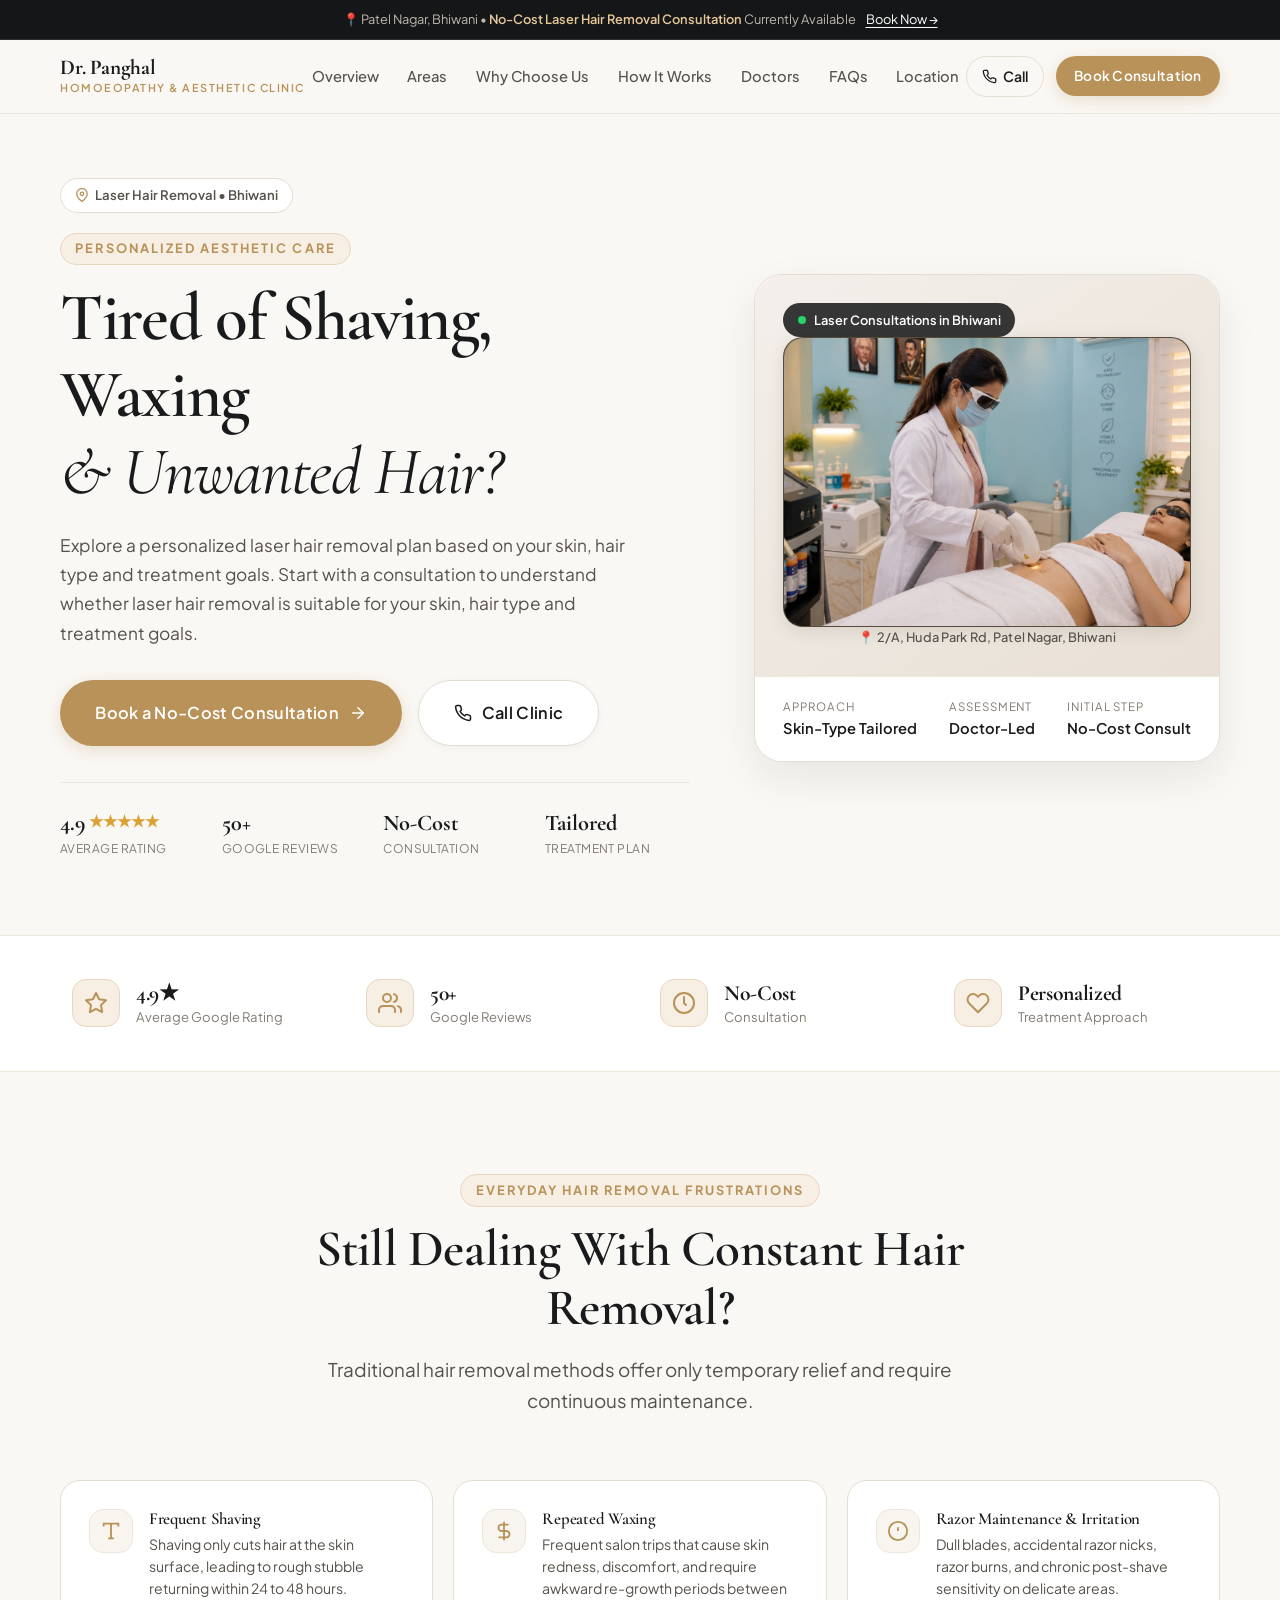
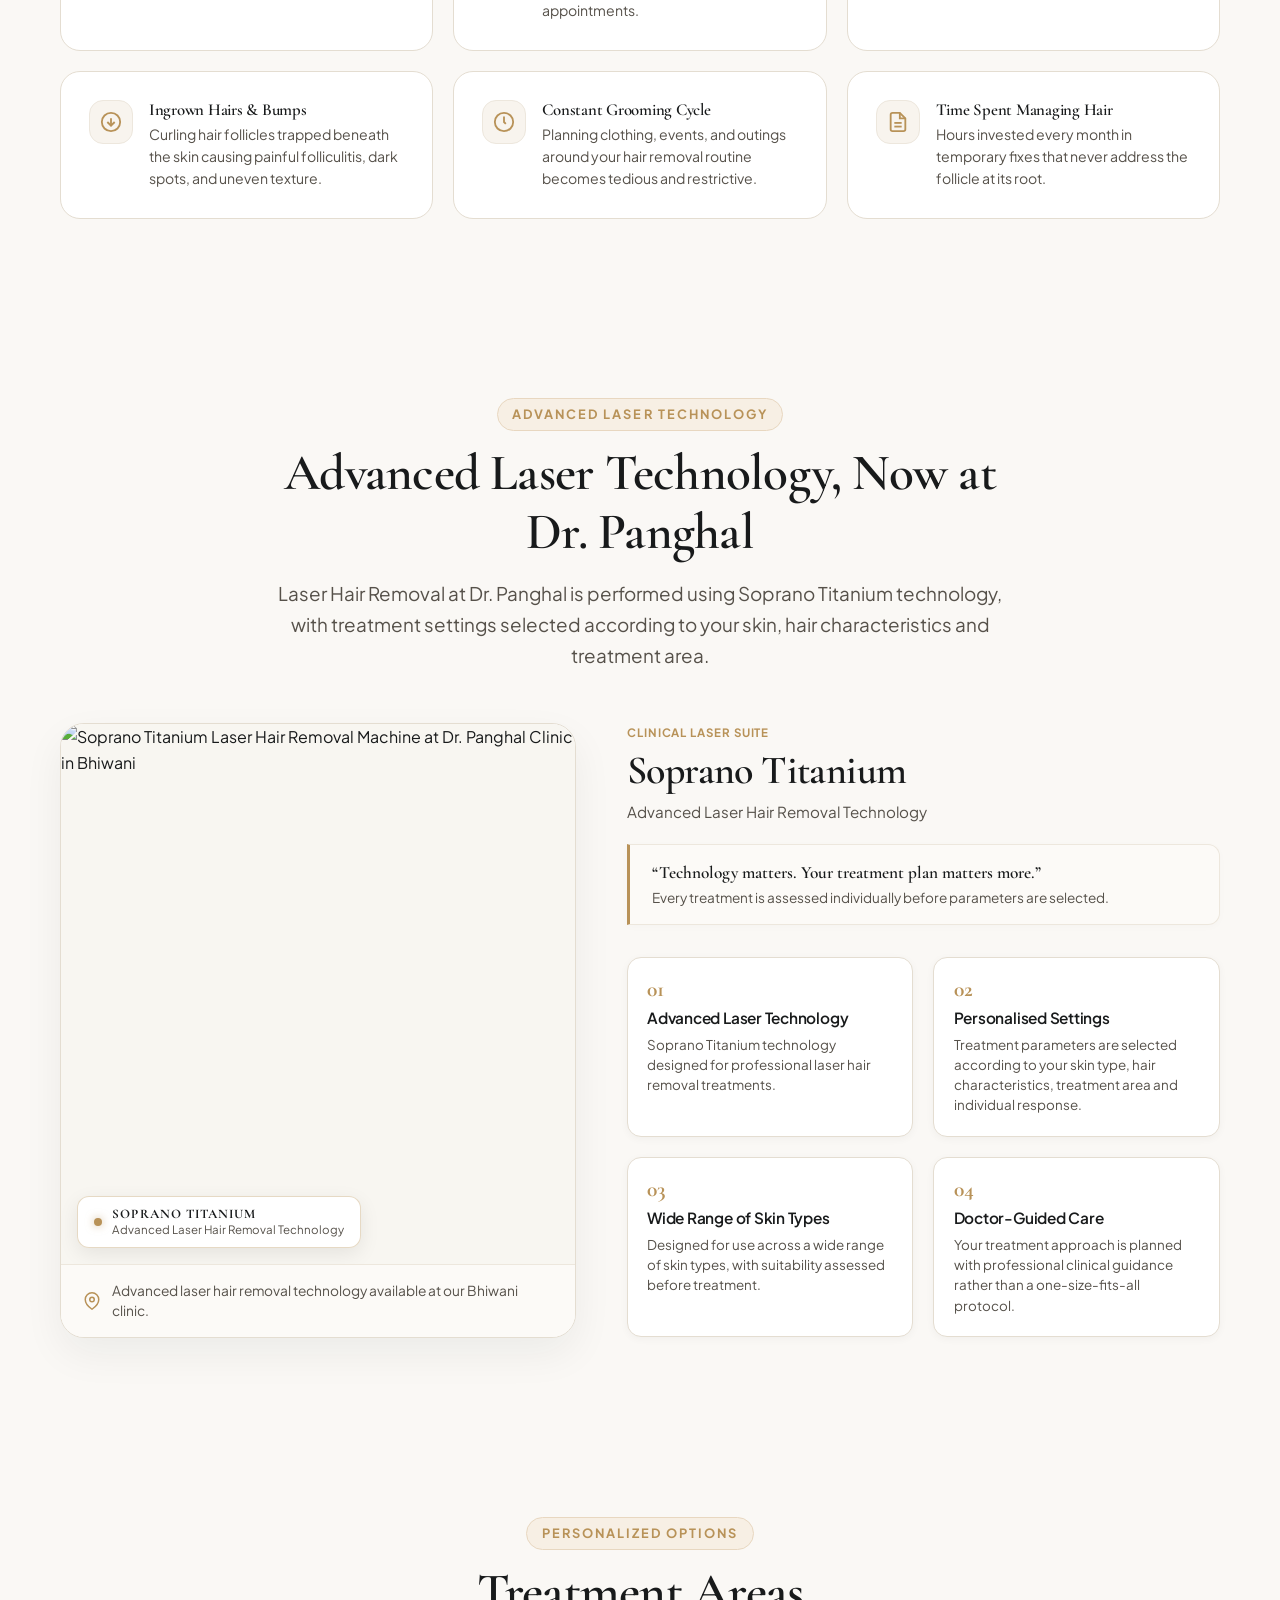
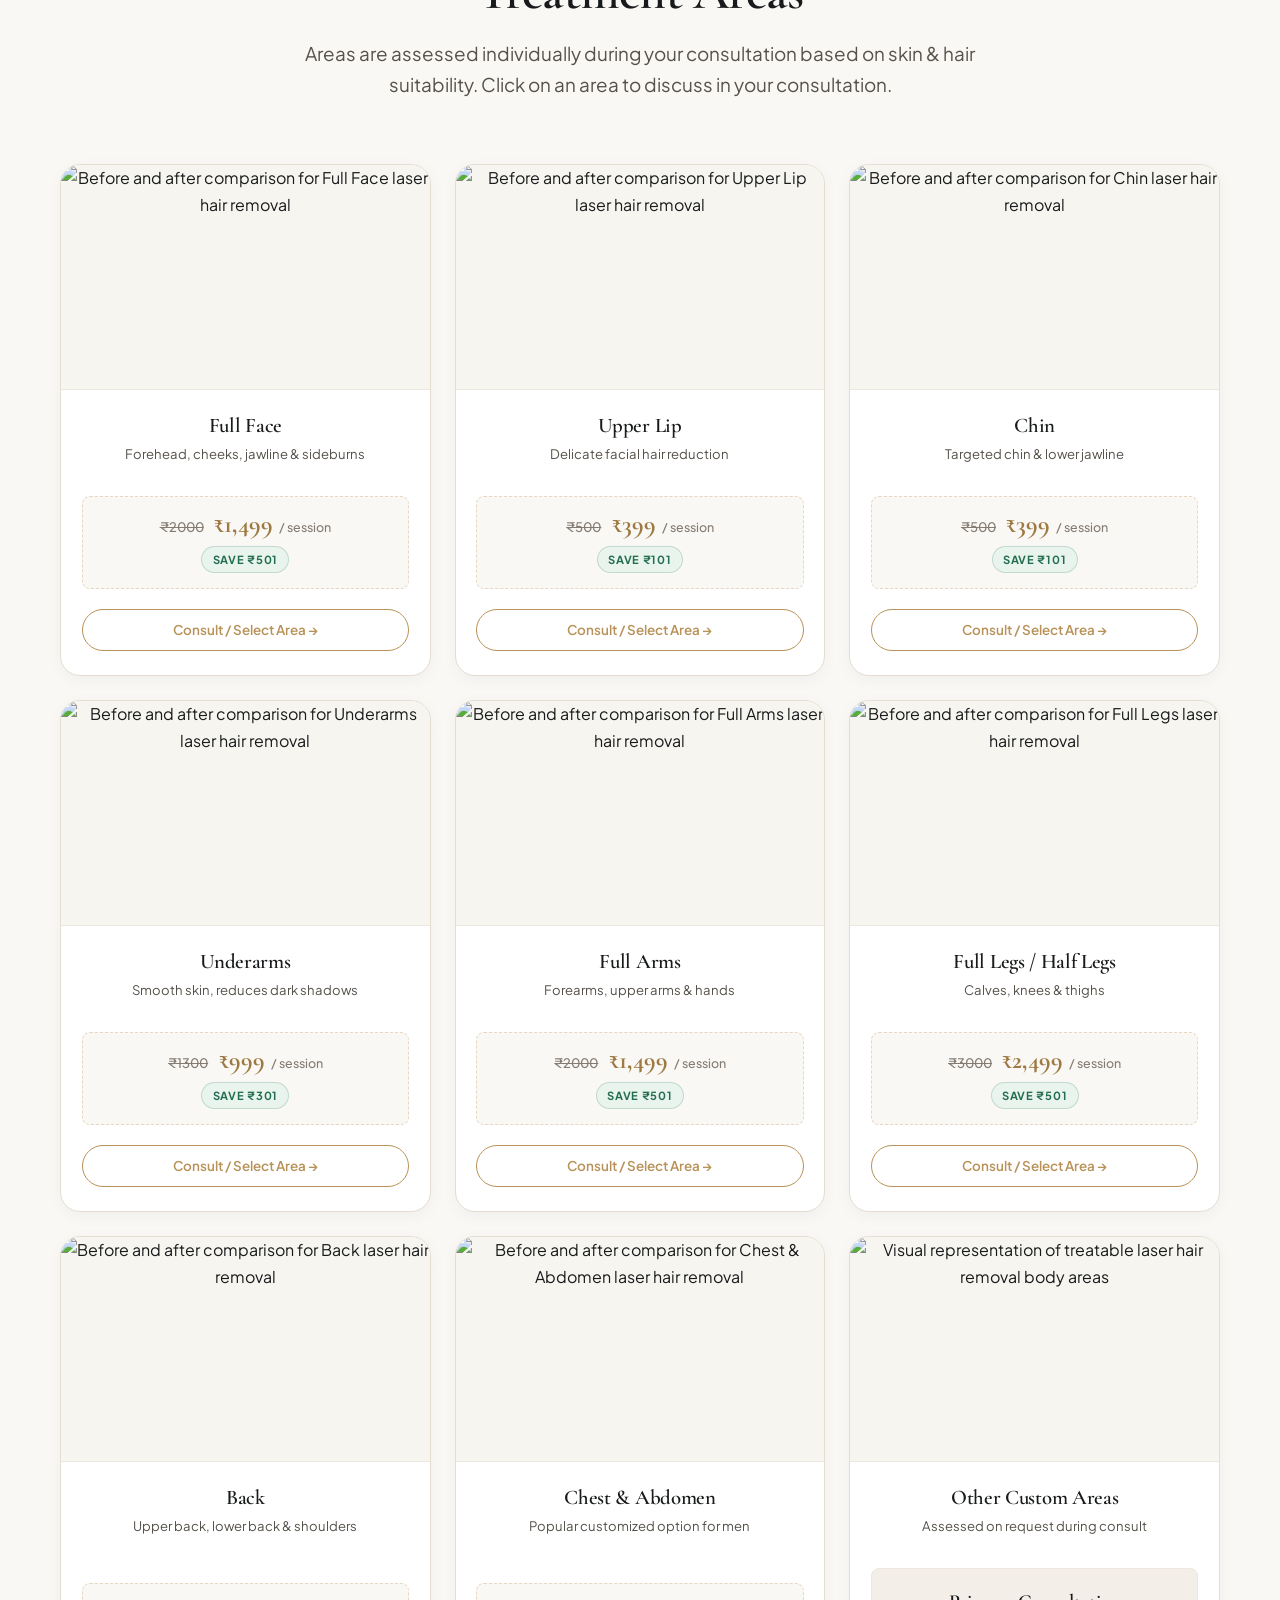
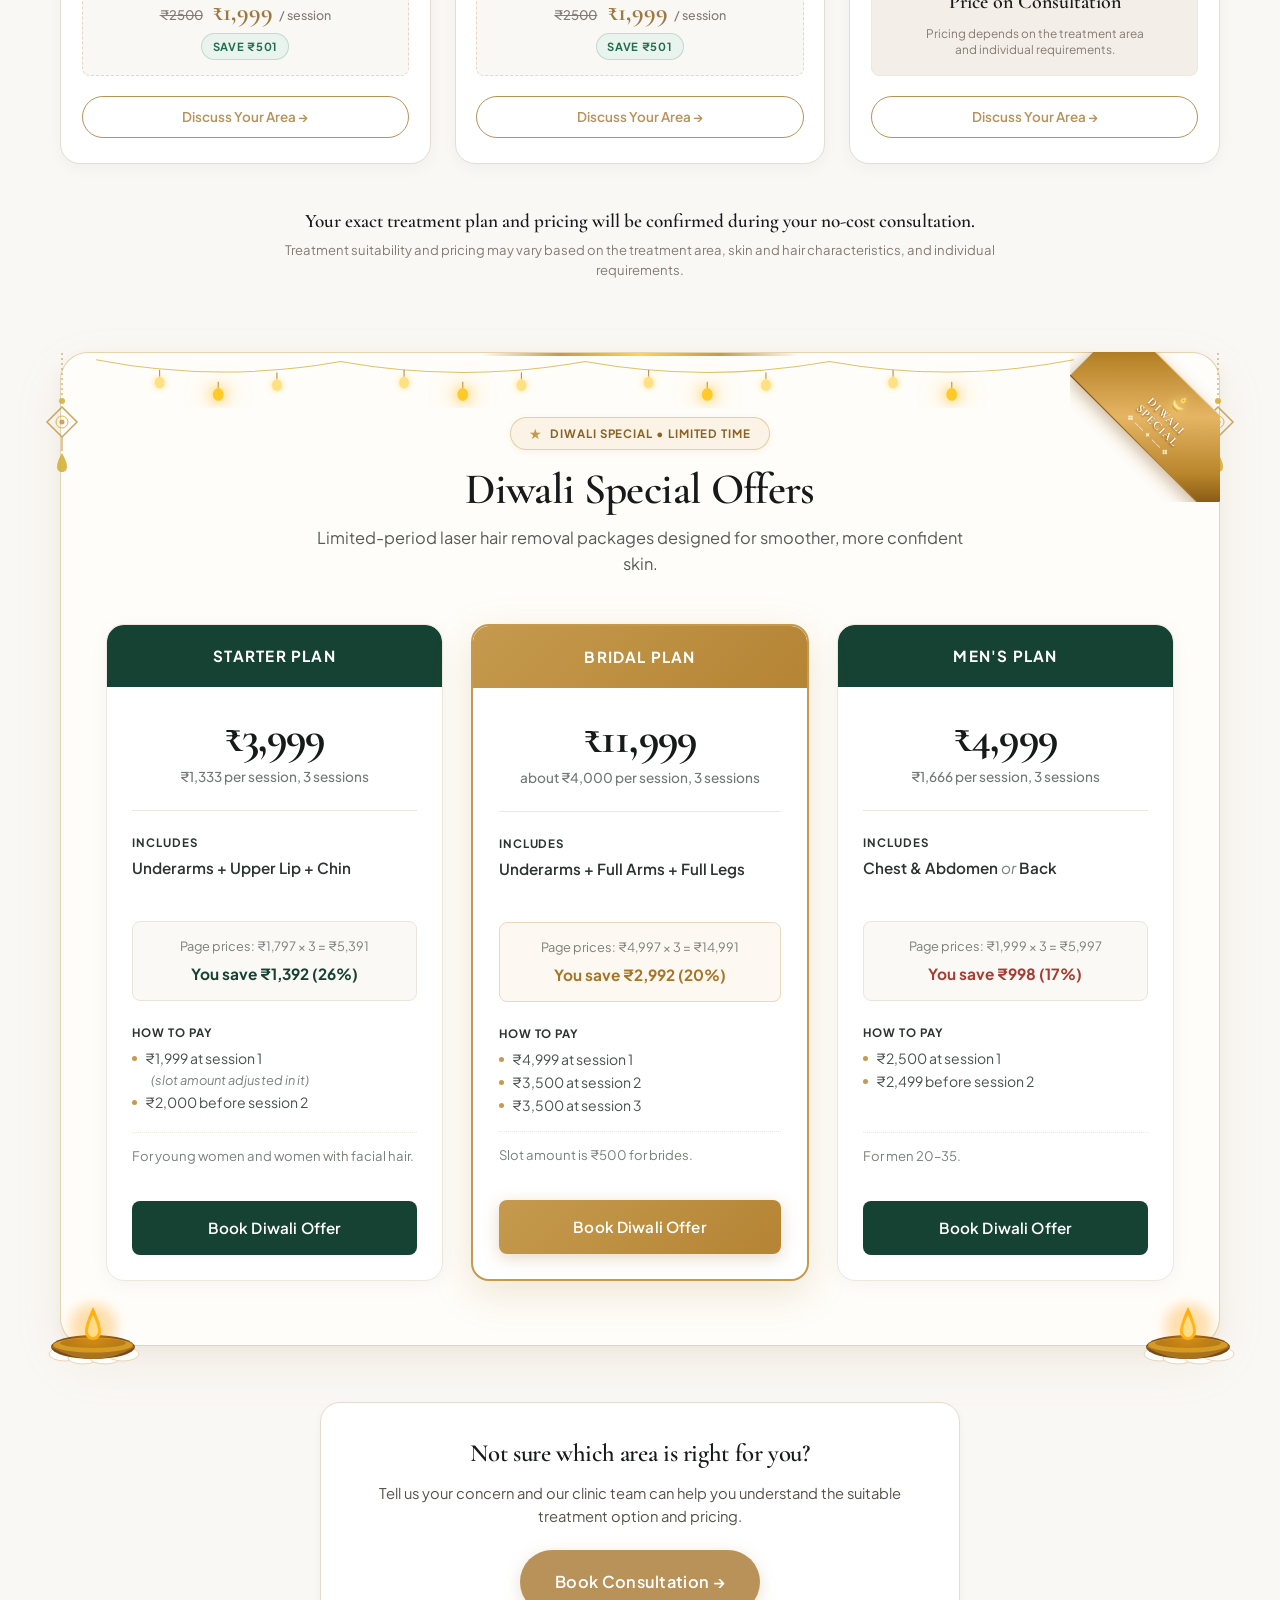
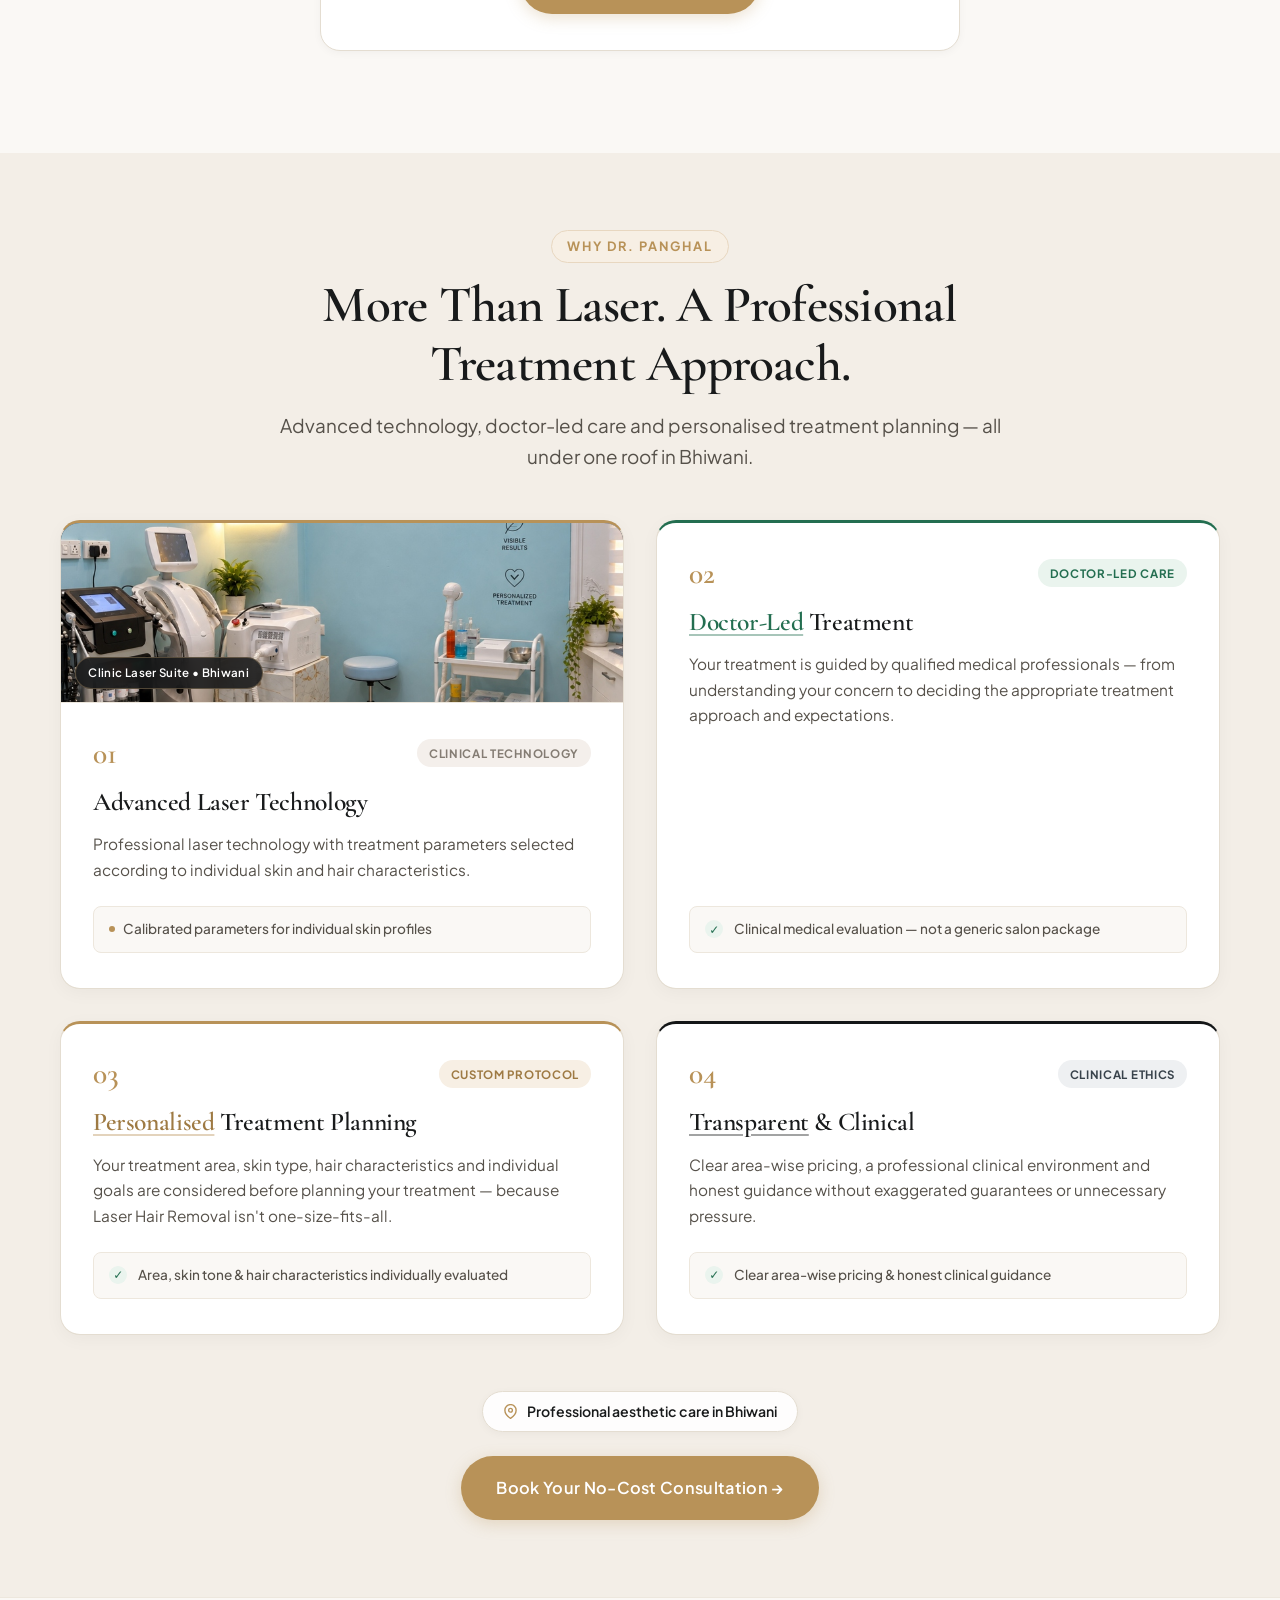
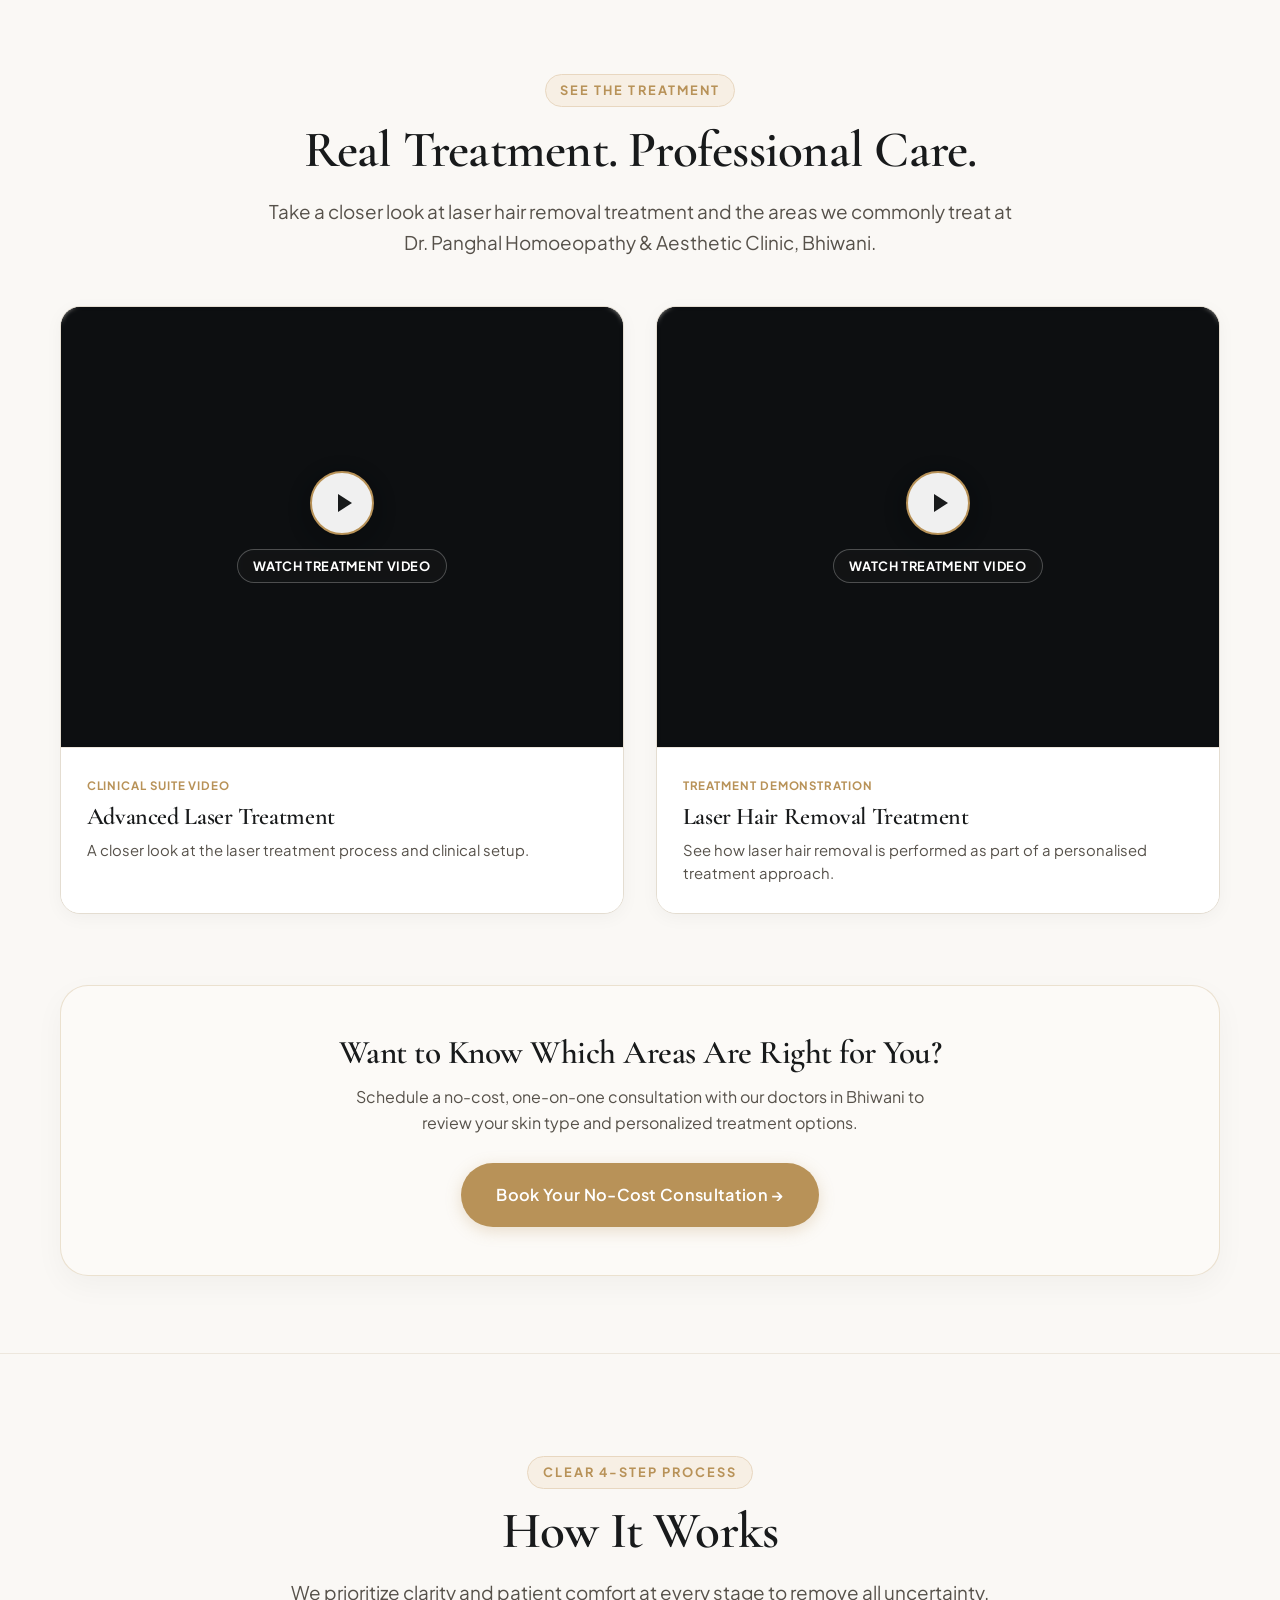
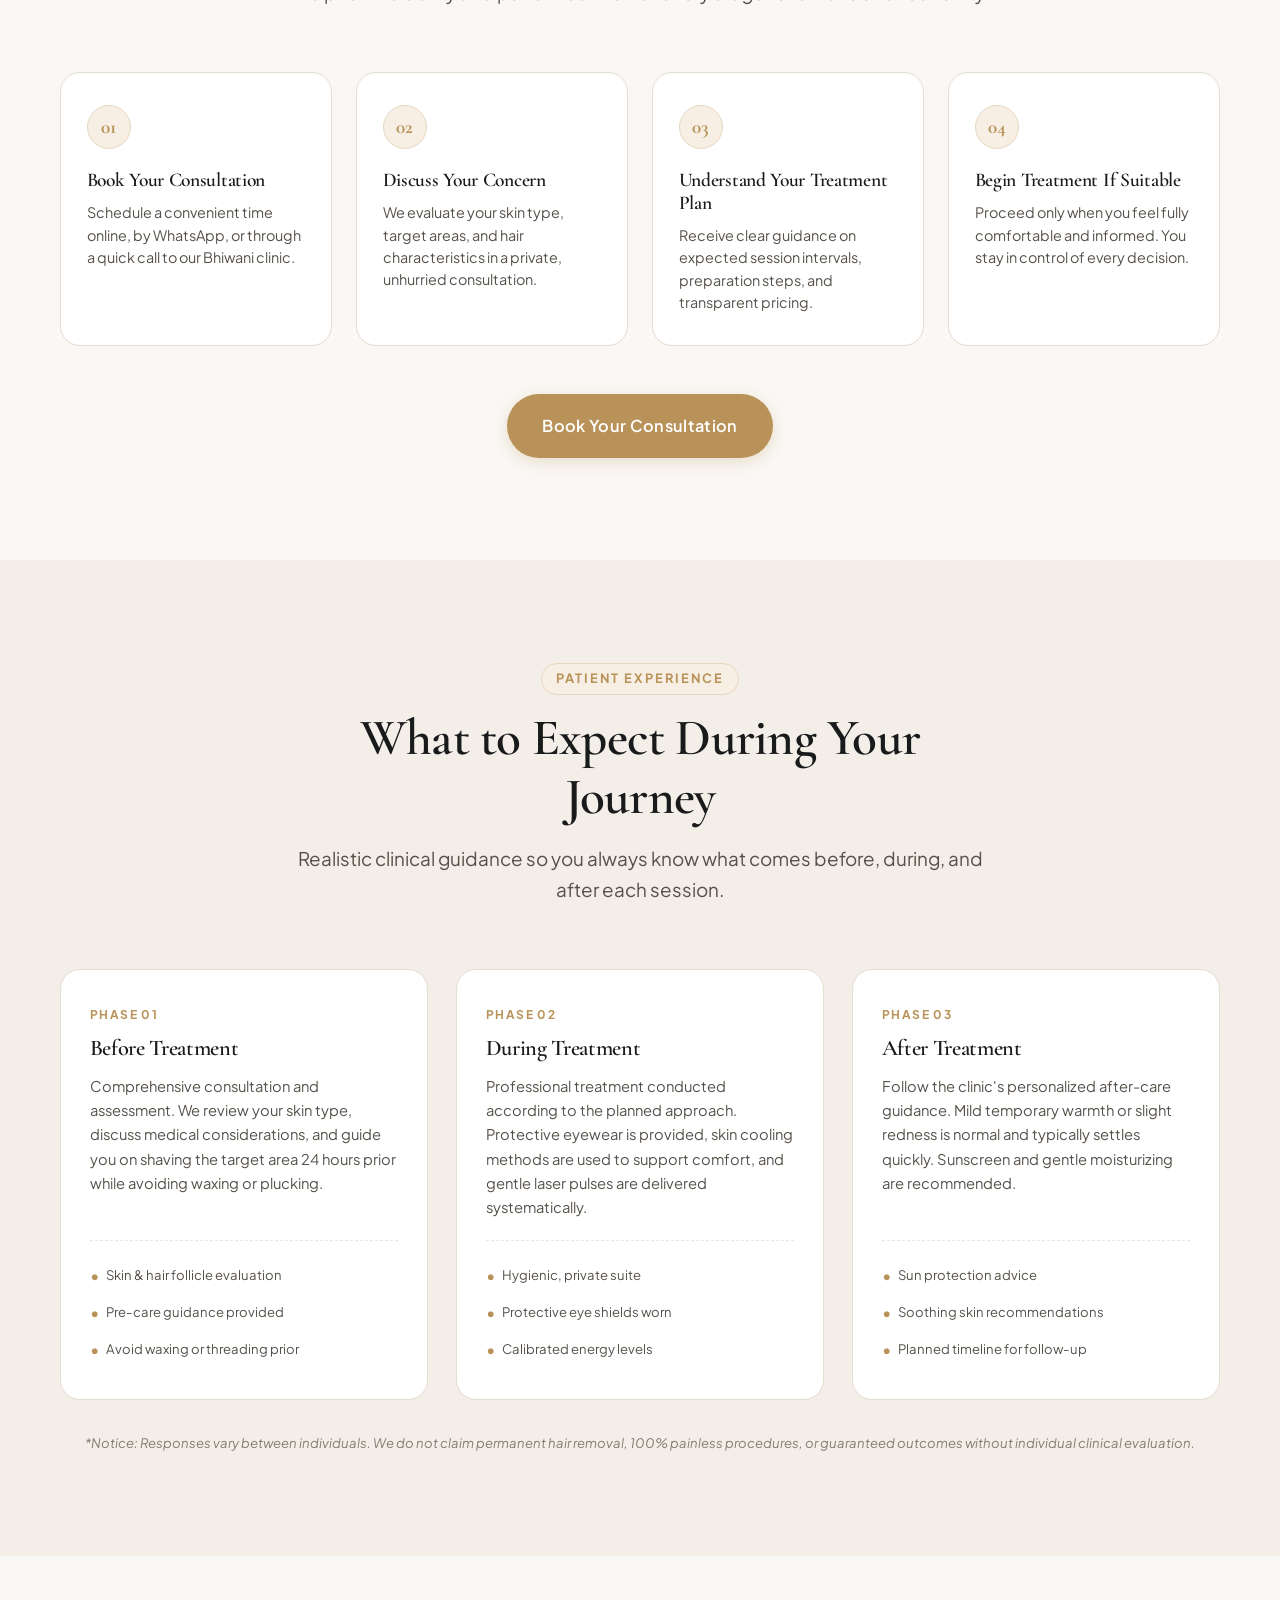
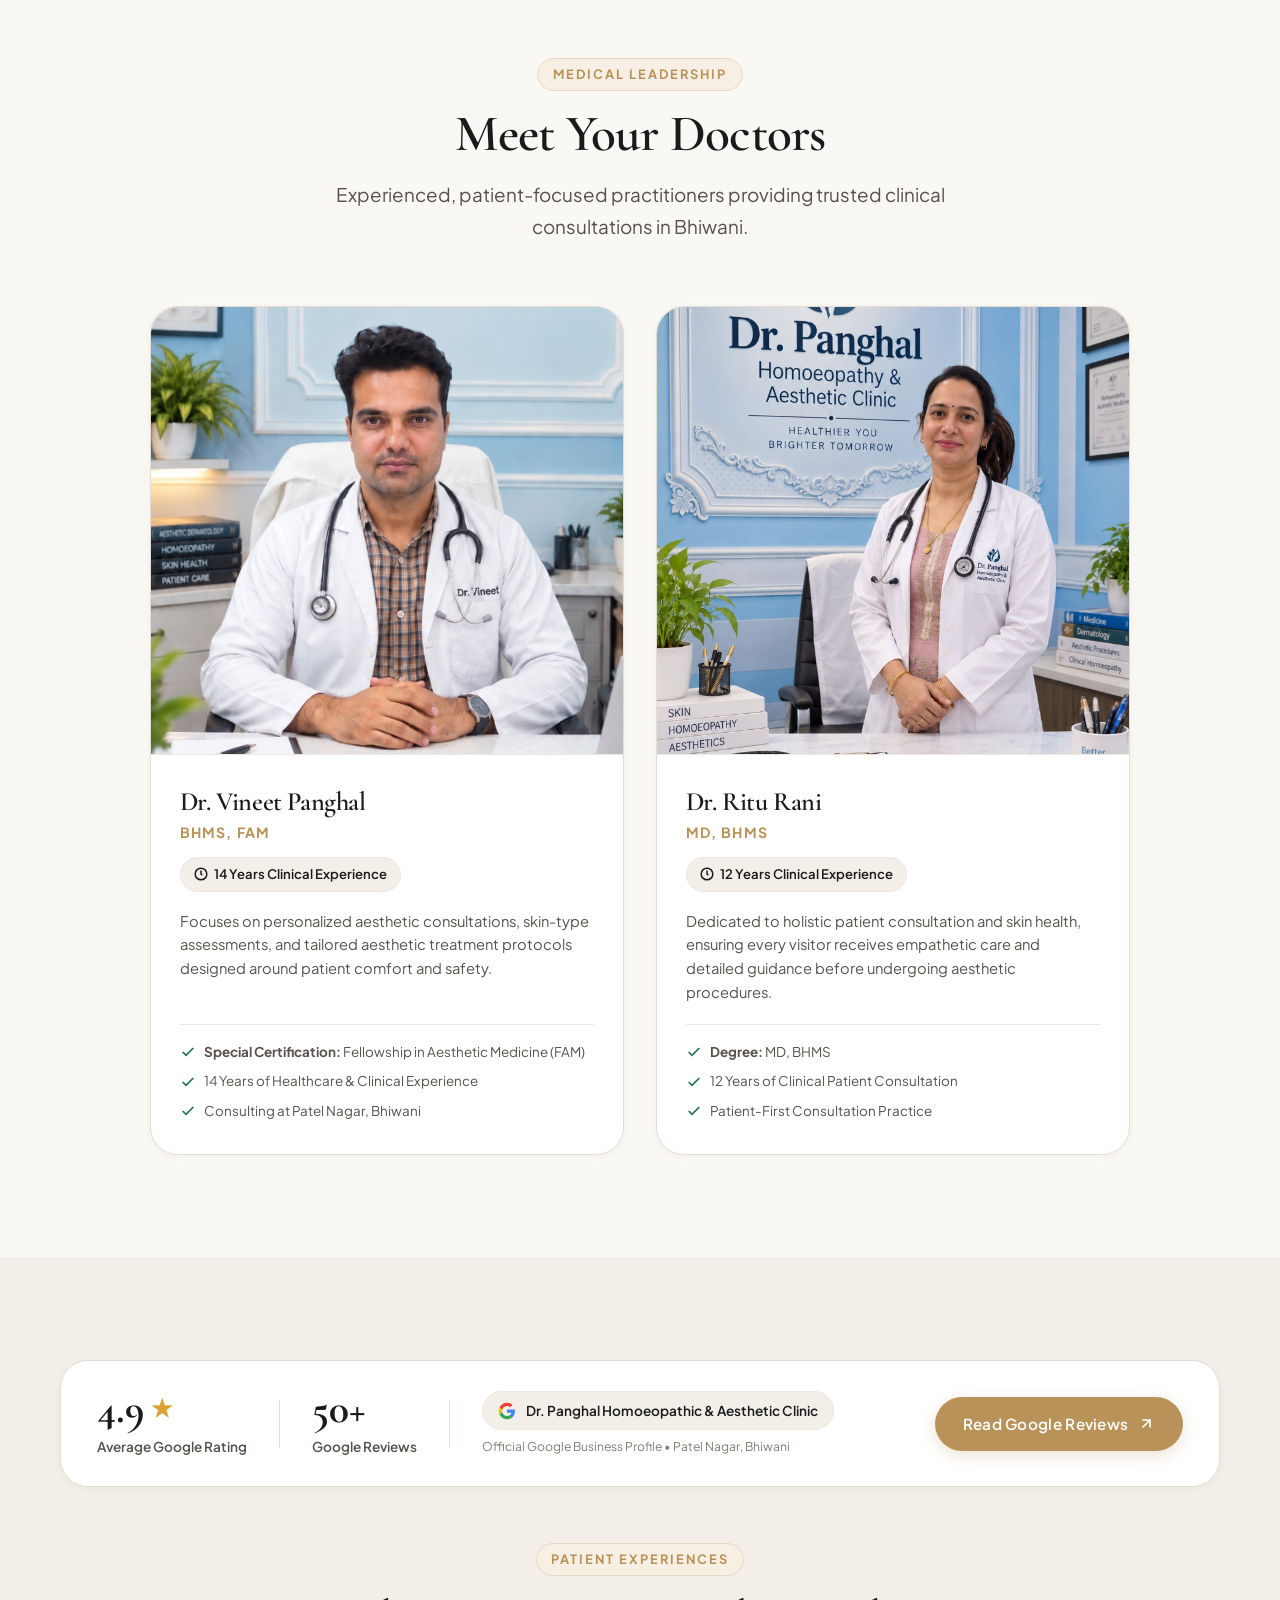
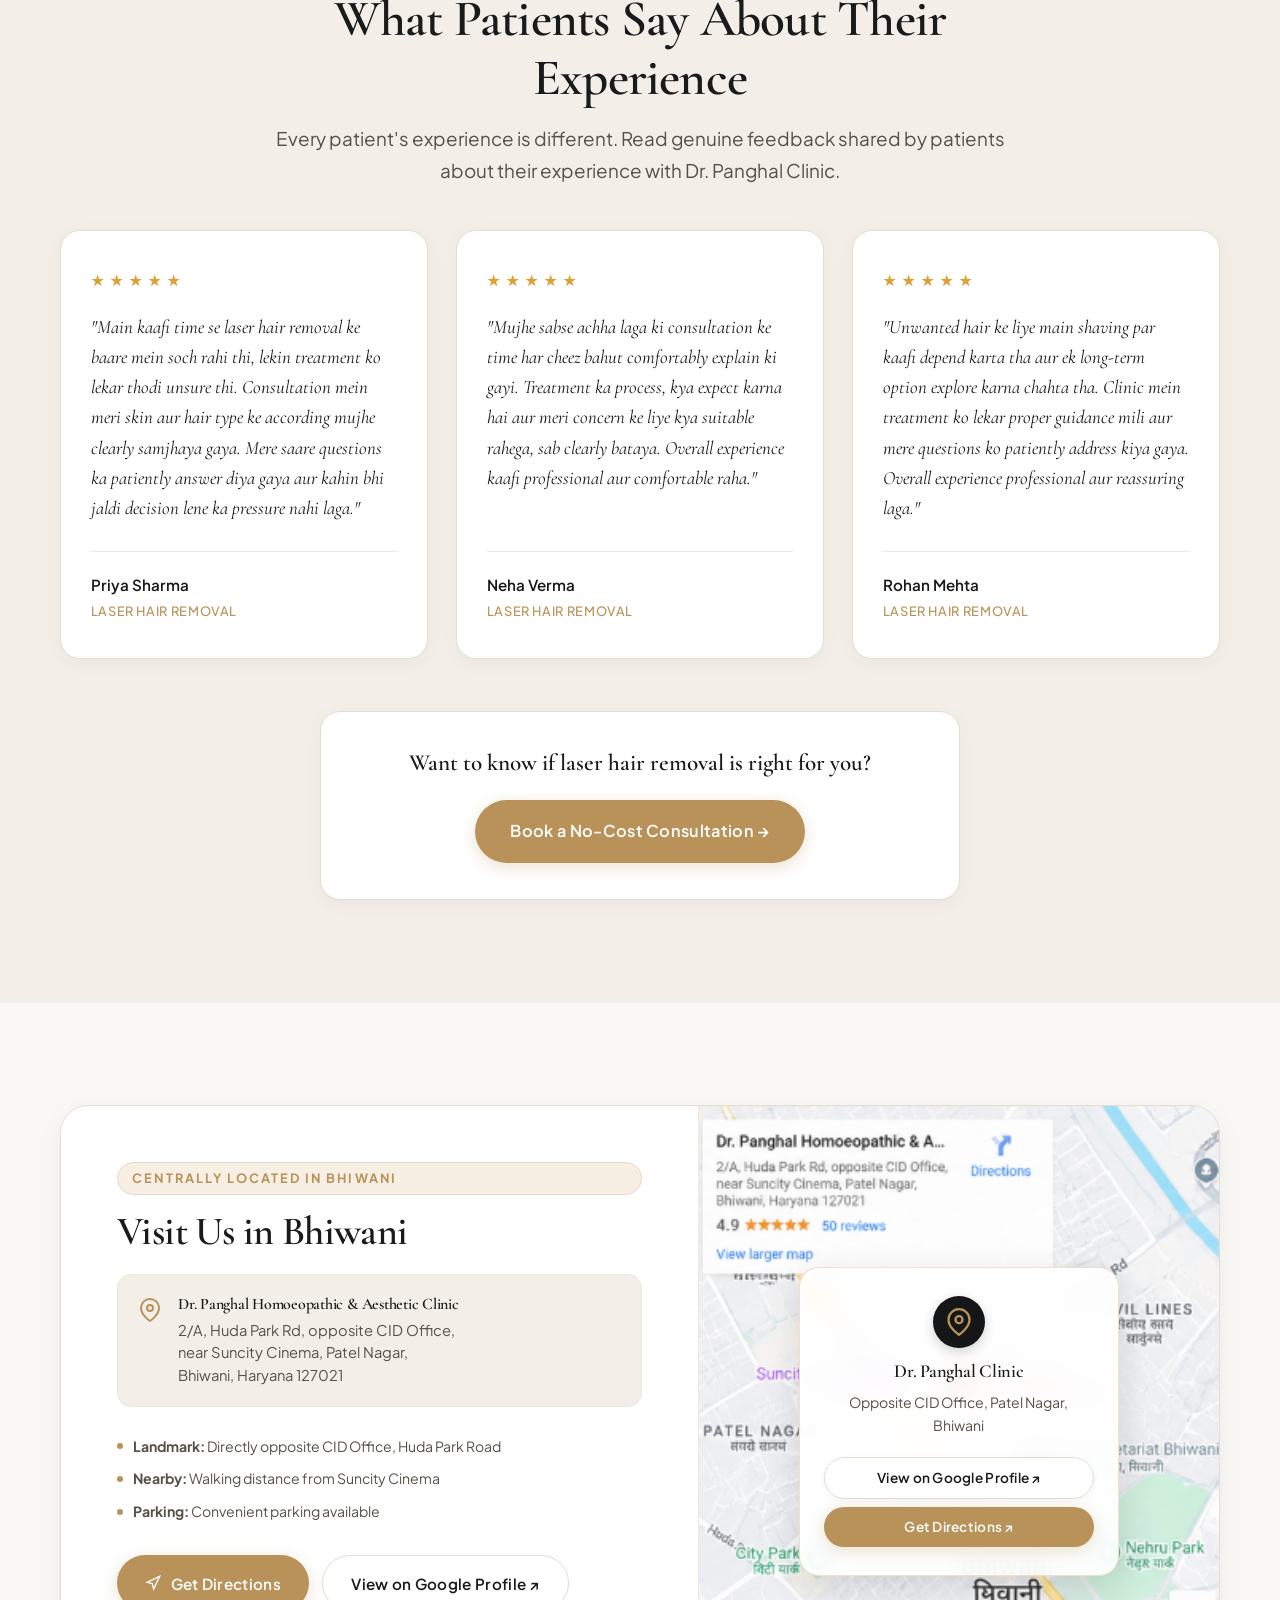
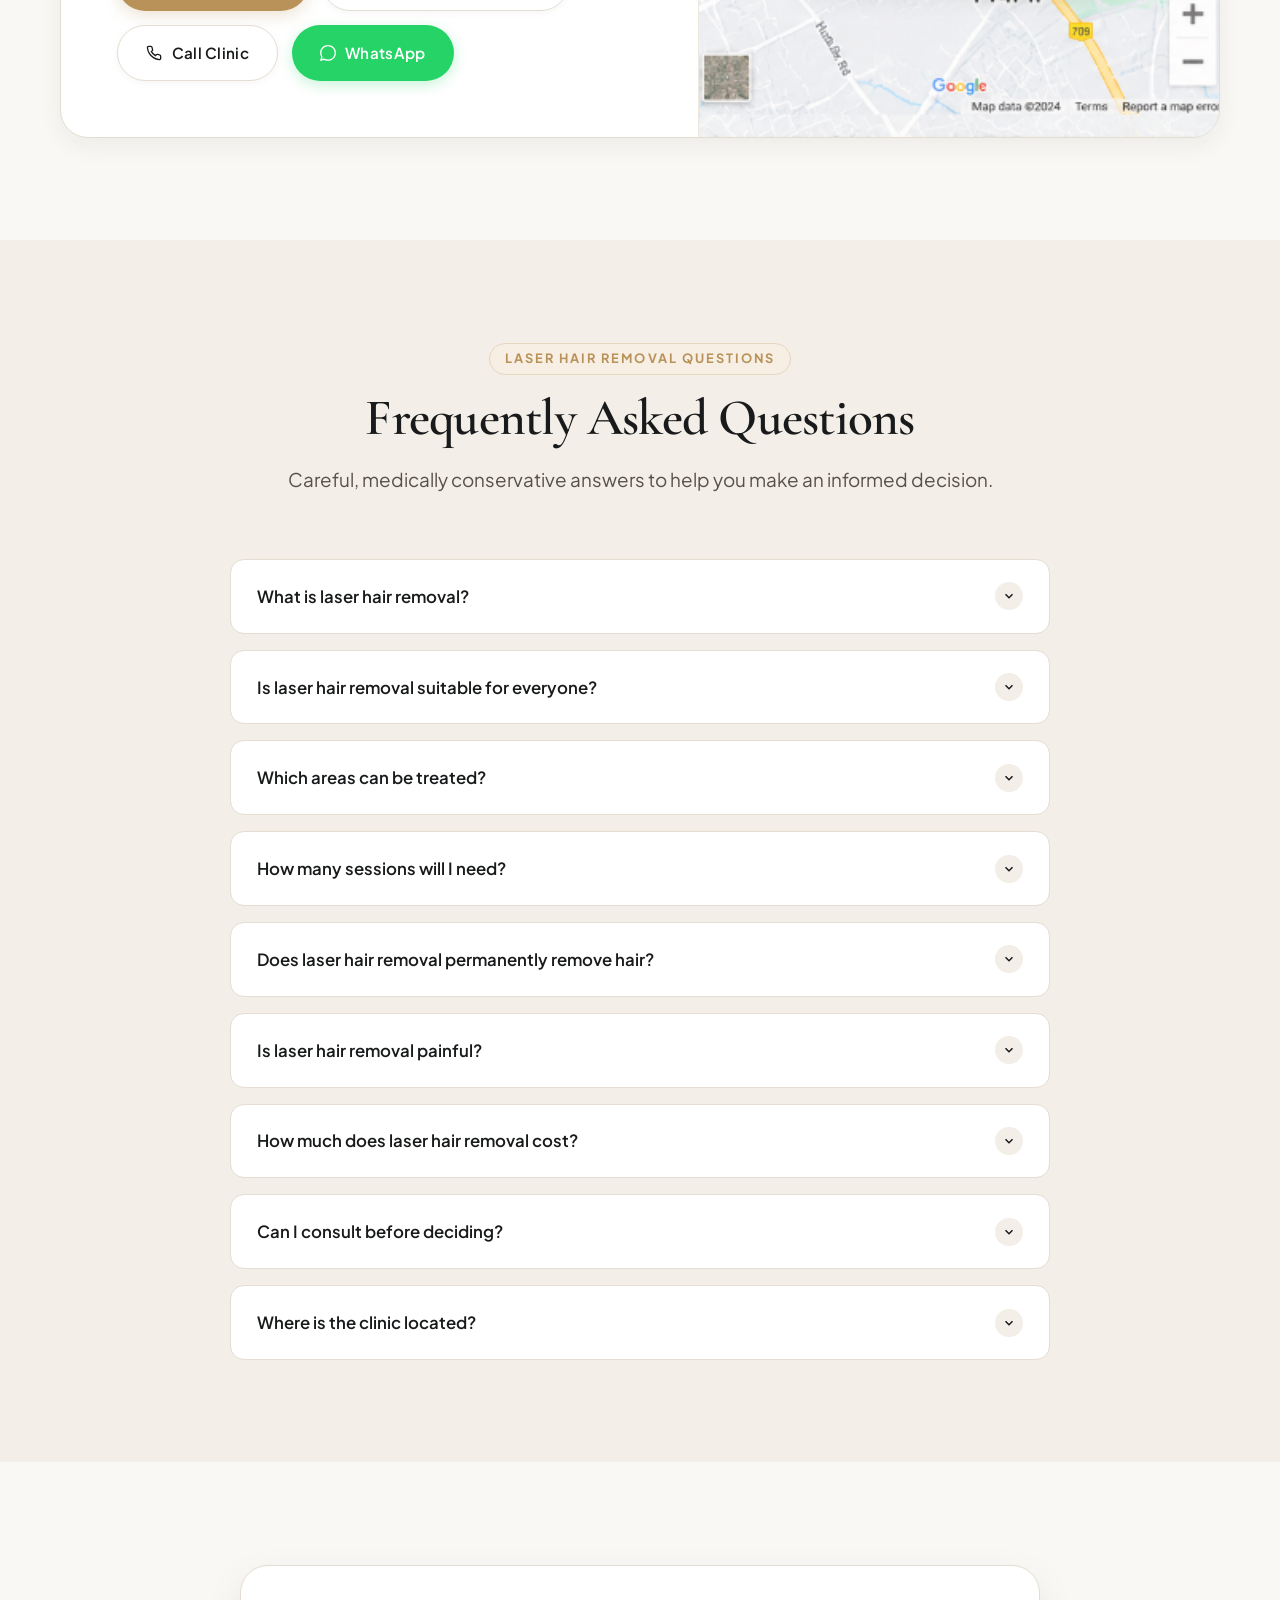
==== commit bd46759f: "Update laser landing page with visuals and videos" ====
--- a/laser-hair-removal/index.html
+++ b/laser-hair-removal/index.html
@@ -239,12 +239,13 @@
                 <!-- Hero Rotating Image Slideshow (5 Clinical Treatment & Suite Images) -->
                 <div class="laser-hero-slideshow"
                   aria-label="Dr. Panghal Clinic laser treatments and aesthetic procedure suite">
-                  <img src="../Assets/laser-clinic-room.png" alt="Dr. Panghal aesthetic clinic treatment room"
-                    class="laser-hero-slide slide-room active" loading="eager" fetchpriority="high">
+                  <img src="../Assets/Modern Clinic with Soprano Titanium.png"
+                    alt="Dr. Panghal aesthetic clinic treatment room" class="laser-hero-slide slide-room active"
+                    loading="eager" fetchpriority="high">
                   <img src="../Assets/laser-dr-ritu-abdomen.png"
                     alt="Laser hair removal treatment at Dr. Panghal Clinic" class="laser-hero-slide slide-abdomen"
                     loading="lazy">
-                  <img src="../Assets/laser-dr-vineet-legs.png"
+                  <img src="../Assets/Soprano Titanium in a Luxe Clinic.png"
                     alt="Laser hair removal treatment for legs at Dr. Panghal Clinic"
                     class="laser-hero-slide slide-legs" loading="lazy">
                   <img src="../Assets/laser-dr-ritu-underarms.png"
@@ -455,66 +456,109 @@
       </div>
     </section>
 
-    <!-- SECTION 3 — LASER HAIR REMOVAL EXPLANATION -->
-    <section class="section" id="laser-overview" style="background-color: var(--bg-secondary);">
+    <!-- SECTION 3B — ADVANCED LASER TECHNOLOGY (SOPRANO TITANIUM SHOWCASE) -->
+    <section class="section tech-showcase-section" id="laser-technology" style="background-color: var(--bg-primary);">
       <div class="container">
-        <div class="explanation-box">
-          <div class="explanation-text-side">
-            <span class="section-eyebrow">Understanding The Science</span>
-            <h2>Laser Hair Removal, Planned Around You</h2>
-            <p class="text-lead" style="margin-top: 1rem;">
-              Laser hair removal uses focused light energy to target hair follicles. Treatment suitability and the
-              recommended approach can vary depending on factors such as hair characteristics, skin type and the area
-              being treated.
-            </p>
-
-            <ul class="explanation-keypoints">
-              <li class="explanation-keypoint-item">
-                <svg width="18" height="18" viewBox="0 0 24 24" fill="none" stroke="currentColor" stroke-width="2.5">
-                  <polyline points="20 6 9 17 4 12"></polyline>
+        <!-- Section Header -->
+        <div class="section-header tech-section-header">
+          <span class="section-eyebrow">ADVANCED LASER TECHNOLOGY</span>
+          <h2 class="section-title">Advanced Laser Technology, Now at Dr. Panghal</h2>
+          <p class="section-subtitle">
+            Laser Hair Removal at Dr. Panghal is performed using Soprano Titanium technology, with treatment settings
+            selected according to your skin, hair characteristics and treatment area.
+          </p>
+        </div>
+
+        <!-- Main 2-Column Showcase Grid -->
+        <div class="tech-showcase-grid">
+          <!-- Column 1: Machine Visual Showcase Card -->
+          <div class="tech-visual-column">
+            <div class="tech-machine-card">
+              <div class="tech-image-wrapper">
+                <img src="../assets/soprano-titanium-treatment-room.png"
+                  alt="Soprano Titanium Laser Hair Removal Machine at Dr. Panghal Clinic in Bhiwani"
+                  class="tech-machine-img" loading="lazy">
+
+                <!-- Floating Premium Machine Badge -->
+                <div class="tech-machine-floating-badge">
+                  <div class="tech-badge-dot"></div>
+                  <div class="tech-badge-text">
+                    <span class="tech-badge-title">SOPRANO TITANIUM</span>
+                    <span class="tech-badge-desc">Advanced Laser Hair Removal Technology</span>
+                  </div>
+                </div>
+              </div>
+
+              <!-- Local Clinic Trust Note directly on machine card -->
+              <div class="tech-machine-footer-note">
+                <svg width="18" height="18" viewBox="0 0 24 24" fill="none" stroke="currentColor" stroke-width="2"
+                  stroke-linecap="round" stroke-linejoin="round" aria-hidden="true">
+                  <path d="M21 10c0 7-9 13-9 13s-9-6-9-13a9 9 0 0 1 18 0z"></path>
+                  <circle cx="12" cy="10" r="3"></circle>
                 </svg>
-                <span>Targets pigment within active hair follicles to reduce future regrowth.</span>
-              </li>
-              <li class="explanation-keypoint-item">
-                <svg width="18" height="18" viewBox="0 0 24 24" fill="none" stroke="currentColor" stroke-width="2.5">
-                  <polyline points="20 6 9 17 4 12"></polyline>
-                </svg>
-                <span>Calibrated according to individual skin tone, hair thickness, and area sensitivity.</span>
-              </li>
-              <li class="explanation-keypoint-item">
-                <svg width="18" height="18" viewBox="0 0 24 24" fill="none" stroke="currentColor" stroke-width="2.5">
-                  <polyline points="20 6 9 17 4 12"></polyline>
-                </svg>
-                <span>Delivered in planned sessions aligned with natural hair growth cycles.</span>
-              </li>
-            </ul>
-
-            <p style="font-size: 0.95rem; color: var(--text-secondary); margin-bottom: 1.75rem; font-style: italic;">
-              Your consultation is the first step toward understanding the right approach for you.
-            </p>
-
-            <a href="#consultation-form" class="btn btn-primary btn-lg trigger-booking-modal"
-              data-treatment="laser_hair_removal" data-location="overview_book_cta">
-              Book Consultation
-            </a>
-          </div>
-
-          <div class="explanation-visual-side">
-            <div
-              style="font-family: var(--font-serif); font-size: 1.45rem; color: var(--text-primary); margin-bottom: 0.5rem; font-weight: 600;">
-              Clinical Consultation First
-            </div>
-            <p style="font-size: 0.88rem; color: var(--text-secondary); line-height: 1.6; margin-bottom: 1.5rem;">
-              No two skin or hair profiles are identical. In our Bhiwani clinic, we carefully evaluate your skin type
-              and hair density before determining suitable treatment parameters.
-            </p>
-            <div
-              style="background: var(--bg-surface); padding: 1rem; border-radius: var(--radius-md); border: 1px solid var(--border-subtle); text-align: left;">
-              <div
-                style="font-size: 0.8rem; font-weight: 700; color: var(--accent); text-transform: uppercase; margin-bottom: 0.25rem;">
-                Our Promise</div>
-              <div style="font-size: 0.84rem; color: var(--text-secondary);">
-                Transparent expectations • No exaggerated claims • Prioritized patient comfort
+                <span>Advanced laser hair removal technology available at our Bhiwani clinic.</span>
+              </div>
+            </div>
+          </div>
+
+          <!-- Column 2: Technology Context & 4 Trust Points -->
+          <div class="tech-content-column">
+            <!-- Machine Identity & Philosophy Callout -->
+            <div class="tech-identity-box">
+              <div class="tech-device-title-wrap">
+                <span class="tech-device-eyebrow">CLINICAL LASER SUITE</span>
+                <h3 class="tech-device-name">Soprano Titanium</h3>
+                <p class="tech-device-tagline">Advanced Laser Hair Removal Technology</p>
+              </div>
+
+              <!-- Technology Highlight Callout -->
+              <div class="tech-philosophy-card">
+                <p class="tech-philosophy-lead">“Technology matters. Your treatment plan matters more.”</p>
+                <p class="tech-philosophy-sub">Every treatment is assessed individually before parameters are selected.
+                </p>
+              </div>
+            </div>
+
+            <!-- 4 Structured Trust Points -->
+            <div class="tech-trust-points-grid">
+              <!-- Point 01 -->
+              <div class="tech-trust-card">
+                <div class="tech-trust-num">01</div>
+                <div class="tech-trust-body">
+                  <h4 class="tech-trust-title">Advanced Laser Technology</h4>
+                  <p class="tech-trust-desc">Soprano Titanium technology designed for professional laser hair removal
+                    treatments.</p>
+                </div>
+              </div>
+
+              <!-- Point 02 -->
+              <div class="tech-trust-card">
+                <div class="tech-trust-num">02</div>
+                <div class="tech-trust-body">
+                  <h4 class="tech-trust-title">Personalised Settings</h4>
+                  <p class="tech-trust-desc">Treatment parameters are selected according to your skin type, hair
+                    characteristics, treatment area and individual response.</p>
+                </div>
+              </div>
+
+              <!-- Point 03 -->
+              <div class="tech-trust-card">
+                <div class="tech-trust-num">03</div>
+                <div class="tech-trust-body">
+                  <h4 class="tech-trust-title">Wide Range of Skin Types</h4>
+                  <p class="tech-trust-desc">Designed for use across a wide range of skin types, with suitability
+                    assessed before treatment.</p>
+                </div>
+              </div>
+
+              <!-- Point 04 -->
+              <div class="tech-trust-card">
+                <div class="tech-trust-num">04</div>
+                <div class="tech-trust-body">
+                  <h4 class="tech-trust-title">Doctor-Guided Care</h4>
+                  <p class="tech-trust-desc">Your treatment approach is planned with professional clinical guidance
+                    rather than a one-size-fits-all protocol.</p>
+                </div>
               </div>
             </div>
           </div>
@@ -535,205 +579,202 @@
         </div>
 
         <div class="areas-grid">
-          <!-- 1. Face -->
-          <div class="area-card trigger-booking-modal" data-treatment="laser_face">
-            <div class="area-icon-circle">
-              <svg width="22" height="22" viewBox="0 0 24 24" fill="none" stroke="currentColor" stroke-width="2">
-                <circle cx="12" cy="12" r="10"></circle>
-                <path d="M8 14s1.5 2 4 2 4-2 4-2"></path>
-                <line x1="9" y1="9" x2="9.01" y2="9"></line>
-                <line x1="15" y1="9" x2="15.01" y2="9"></line>
-              </svg>
-            </div>
-            <h3 class="area-name">Full Face</h3>
-            <p class="area-hint">Forehead, cheeks, jawline &amp; sideburns</p>
-            <div class="area-pricing-block">
-              <div class="area-price-row">
-                <span class="area-regular-price"><del>₹2000</del></span>
-                <span class="area-discount-price">₹1,499 <span class="area-per-session">/ session</span></span>
-              </div>
-              <span class="area-savings-badge">SAVE ₹501</span>
-            </div>
-            <span class="area-action-btn">
-              Consult / Select Area →
-            </span>
+          <!-- 1. Full Face -->
+          <div class="area-card area-card--visual trigger-booking-modal" data-treatment="laser_face">
+            <div class="area-card-media">
+              <img src="../assets/before-after-full-face.png"
+                alt="Before and after comparison for Full Face laser hair removal" class="area-card-img" loading="lazy">
+            </div>
+            <div class="area-card-body">
+              <h3 class="area-name">Full Face</h3>
+              <p class="area-hint">Forehead, cheeks, jawline &amp; sideburns</p>
+              <div class="area-pricing-block">
+                <div class="area-price-row">
+                  <span class="area-regular-price"><del>₹2000</del></span>
+                  <span class="area-discount-price">₹1,499 <span class="area-per-session">/ session</span></span>
+                </div>
+                <span class="area-savings-badge">SAVE ₹501</span>
+              </div>
+              <span class="area-action-btn">
+                Consult / Select Area →
+              </span>
+            </div>
           </div>
 
           <!-- 2. Upper Lip -->
-          <div class="area-card trigger-booking-modal" data-treatment="laser_upper_lip">
-            <div class="area-icon-circle">
-              <svg width="22" height="22" viewBox="0 0 24 24" fill="none" stroke="currentColor" stroke-width="2">
-                <path d="M12 2v20M17 5H9.5a3.5 3.5 0 0 0 0 7h5a3.5 3.5 0 0 1 0 7H6"></path>
-              </svg>
-            </div>
-            <h3 class="area-name">Upper Lip</h3>
-            <p class="area-hint">Delicate facial hair reduction</p>
-            <div class="area-pricing-block">
-              <div class="area-price-row">
-                <span class="area-regular-price"><del>₹500</del></span>
-                <span class="area-discount-price">₹399 <span class="area-per-session">/ session</span></span>
-              </div>
-              <span class="area-savings-badge">SAVE ₹101</span>
-            </div>
-            <span class="area-action-btn">
-              Consult / Select Area →
-            </span>
+          <div class="area-card area-card--visual trigger-booking-modal" data-treatment="laser_upper_lip">
+            <div class="area-card-media">
+              <img src="../assets/before-after-upper-lip.png"
+                alt="Before and after comparison for Upper Lip laser hair removal" class="area-card-img" loading="lazy">
+            </div>
+            <div class="area-card-body">
+              <h3 class="area-name">Upper Lip</h3>
+              <p class="area-hint">Delicate facial hair reduction</p>
+              <div class="area-pricing-block">
+                <div class="area-price-row">
+                  <span class="area-regular-price"><del>₹500</del></span>
+                  <span class="area-discount-price">₹399 <span class="area-per-session">/ session</span></span>
+                </div>
+                <span class="area-savings-badge">SAVE ₹101</span>
+              </div>
+              <span class="area-action-btn">
+                Consult / Select Area →
+              </span>
+            </div>
           </div>
 
           <!-- 3. Chin -->
-          <div class="area-card trigger-booking-modal" data-treatment="laser_chin">
-            <div class="area-icon-circle">
-              <svg width="22" height="22" viewBox="0 0 24 24" fill="none" stroke="currentColor" stroke-width="2">
-                <polygon
-                  points="12 2 15.09 8.26 22 9.27 17 14.14 18.18 21.02 12 17.77 5.82 21.02 7 14.14 2 9.27 8.91 8.26 12 2">
-                </polygon>
-              </svg>
-            </div>
-            <h3 class="area-name">Chin</h3>
-            <p class="area-hint">Targeted chin &amp; lower jawline</p>
-            <div class="area-pricing-block">
-              <div class="area-price-row">
-                <span class="area-regular-price"><del>₹500</del></span>
-                <span class="area-discount-price">₹399 <span class="area-per-session">/ session</span></span>
-              </div>
-              <span class="area-savings-badge">SAVE ₹101</span>
-            </div>
-            <span class="area-action-btn">
-              Consult / Select Area →
-            </span>
+          <div class="area-card area-card--visual trigger-booking-modal" data-treatment="laser_chin">
+            <div class="area-card-media">
+              <img src="../assets/before-after-chin.png" alt="Before and after comparison for Chin laser hair removal"
+                class="area-card-img" loading="lazy">
+            </div>
+            <div class="area-card-body">
+              <h3 class="area-name">Chin</h3>
+              <p class="area-hint">Targeted chin &amp; lower jawline</p>
+              <div class="area-pricing-block">
+                <div class="area-price-row">
+                  <span class="area-regular-price"><del>₹500</del></span>
+                  <span class="area-discount-price">₹399 <span class="area-per-session">/ session</span></span>
+                </div>
+                <span class="area-savings-badge">SAVE ₹101</span>
+              </div>
+              <span class="area-action-btn">
+                Consult / Select Area →
+              </span>
+            </div>
           </div>
 
           <!-- 4. Underarms -->
-          <div class="area-card trigger-booking-modal" data-treatment="laser_underarms">
-            <div class="area-icon-circle">
-              <svg width="22" height="22" viewBox="0 0 24 24" fill="none" stroke="currentColor" stroke-width="2">
-                <path
-                  d="M20.84 4.61a5.5 5.5 0 0 0-7.78 0L12 5.67l-1.06-1.06a5.5 5.5 0 0 0-7.78 7.78l1.06 1.06L12 21.23l7.78-7.78 1.06-1.06a5.5 5.5 0 0 0 0-7.78z">
-                </path>
-              </svg>
-            </div>
-            <h3 class="area-name">Underarms</h3>
-            <p class="area-hint">Smooth skin, reduces dark shadows</p>
-            <div class="area-pricing-block">
-              <div class="area-price-row">
-                <span class="area-regular-price"><del>₹1300</del></span>
-                <span class="area-discount-price">₹999 <span class="area-per-session">/ session</span></span>
-              </div>
-              <span class="area-savings-badge">SAVE ₹301</span>
-            </div>
-            <span class="area-action-btn">
-              Consult / Select Area →
-            </span>
+          <div class="area-card area-card--visual trigger-booking-modal" data-treatment="laser_underarms">
+            <div class="area-card-media">
+              <img src="../assets/before-after-underarms.png"
+                alt="Before and after comparison for Underarms laser hair removal" class="area-card-img" loading="lazy">
+            </div>
+            <div class="area-card-body">
+              <h3 class="area-name">Underarms</h3>
+              <p class="area-hint">Smooth skin, reduces dark shadows</p>
+              <div class="area-pricing-block">
+                <div class="area-price-row">
+                  <span class="area-regular-price"><del>₹1300</del></span>
+                  <span class="area-discount-price">₹999 <span class="area-per-session">/ session</span></span>
+                </div>
+                <span class="area-savings-badge">SAVE ₹301</span>
+              </div>
+              <span class="area-action-btn">
+                Consult / Select Area →
+              </span>
+            </div>
           </div>
 
           <!-- 5. Arms -->
-          <div class="area-card trigger-booking-modal" data-treatment="laser_arms">
-            <div class="area-icon-circle">
-              <svg width="22" height="22" viewBox="0 0 24 24" fill="none" stroke="currentColor" stroke-width="2">
-                <rect x="3" y="3" width="18" height="18" rx="2" ry="2"></rect>
-                <line x1="3" y1="9" x2="21" y2="9"></line>
-                <line x1="9" y1="21" x2="9" y2="9"></line>
-              </svg>
-            </div>
-            <h3 class="area-name">Full Arms</h3>
-            <p class="area-hint">Forearms, upper arms &amp; hands</p>
-            <div class="area-pricing-block">
-              <div class="area-price-row">
-                <span class="area-regular-price"><del>₹2000</del></span>
-                <span class="area-discount-price">₹1,499 <span class="area-per-session">/ session</span></span>
-              </div>
-              <span class="area-savings-badge">SAVE ₹501</span>
-            </div>
-            <span class="area-action-btn">
-              Consult / Select Area →
-            </span>
+          <div class="area-card area-card--visual trigger-booking-modal" data-treatment="laser_arms">
+            <div class="area-card-media">
+              <img src="../assets/before-after-full-arms.png"
+                alt="Before and after comparison for Full Arms laser hair removal" class="area-card-img" loading="lazy">
+            </div>
+            <div class="area-card-body">
+              <h3 class="area-name">Full Arms</h3>
+              <p class="area-hint">Forearms, upper arms &amp; hands</p>
+              <div class="area-pricing-block">
+                <div class="area-price-row">
+                  <span class="area-regular-price"><del>₹2000</del></span>
+                  <span class="area-discount-price">₹1,499 <span class="area-per-session">/ session</span></span>
+                </div>
+                <span class="area-savings-badge">SAVE ₹501</span>
+              </div>
+              <span class="area-action-btn">
+                Consult / Select Area →
+              </span>
+            </div>
           </div>
 
           <!-- 6. Legs -->
-          <div class="area-card trigger-booking-modal" data-treatment="laser_legs">
-            <div class="area-icon-circle">
-              <svg width="22" height="22" viewBox="0 0 24 24" fill="none" stroke="currentColor" stroke-width="2">
-                <circle cx="12" cy="12" r="10"></circle>
-                <polyline points="12 6 12 12 14 14"></polyline>
-              </svg>
-            </div>
-            <h3 class="area-name">Full Legs / Half Legs</h3>
-            <p class="area-hint">Calves, knees &amp; thighs</p>
-            <div class="area-pricing-block">
-              <div class="area-price-row">
-                <span class="area-regular-price"><del>₹3000</del></span>
-                <span class="area-discount-price">₹2,499 <span class="area-per-session">/ session</span></span>
-              </div>
-              <span class="area-savings-badge">SAVE ₹501</span>
-            </div>
-            <span class="area-action-btn">
-              Consult / Select Area →
-            </span>
+          <div class="area-card area-card--visual trigger-booking-modal" data-treatment="laser_legs">
+            <div class="area-card-media">
+              <img src="../assets/before-after-legs.png"
+                alt="Before and after comparison for Full Legs laser hair removal" class="area-card-img" loading="lazy">
+            </div>
+            <div class="area-card-body">
+              <h3 class="area-name">Full Legs / Half Legs</h3>
+              <p class="area-hint">Calves, knees &amp; thighs</p>
+              <div class="area-pricing-block">
+                <div class="area-price-row">
+                  <span class="area-regular-price"><del>₹3000</del></span>
+                  <span class="area-discount-price">₹2,499 <span class="area-per-session">/ session</span></span>
+                </div>
+                <span class="area-savings-badge">SAVE ₹501</span>
+              </div>
+              <span class="area-action-btn">
+                Consult / Select Area →
+              </span>
+            </div>
           </div>
 
           <!-- 7. Back -->
-          <div class="area-card trigger-booking-modal" data-treatment="laser_back">
-            <div class="area-icon-circle">
-              <svg width="22" height="22" viewBox="0 0 24 24" fill="none" stroke="currentColor" stroke-width="2">
-                <path d="M17 21v-2a4 4 0 0 0-4-4H5a4 4 0 0 0-4 4v2"></path>
-                <circle cx="9" cy="7" r="4"></circle>
-              </svg>
-            </div>
-            <h3 class="area-name">Back</h3>
-            <p class="area-hint">Upper back, lower back &amp; shoulders</p>
-            <div class="area-pricing-block">
-              <div class="area-price-row">
-                <span class="area-regular-price"><del>₹2500</del></span>
-                <span class="area-discount-price">₹1,999 <span class="area-per-session">/ session</span></span>
-              </div>
-              <span class="area-savings-badge">SAVE ₹501</span>
-            </div>
-            <a href="#consultation-form" class="area-action-btn" data-treatment="laser_back">
-              Discuss Your Area →
-            </a>
-          </div>
-
-          <!-- 8. Chest -->
-          <div class="area-card trigger-booking-modal" data-treatment="laser_chest">
-            <div class="area-icon-circle">
-              <svg width="22" height="22" viewBox="0 0 24 24" fill="none" stroke="currentColor" stroke-width="2">
-                <rect x="3" y="4" width="18" height="18" rx="2" ry="2"></rect>
-                <line x1="16" y1="2" x2="16" y2="6"></line>
-                <line x1="8" y1="2" x2="8" y2="6"></line>
-              </svg>
-            </div>
-            <h3 class="area-name">Chest &amp; Abdomen</h3>
-            <p class="area-hint">Popular customized option for men</p>
-            <div class="area-pricing-block">
-              <div class="area-price-row">
-                <span class="area-regular-price"><del>₹2500</del></span>
-                <span class="area-discount-price">₹1,999 <span class="area-per-session">/ session</span></span>
-              </div>
-              <span class="area-savings-badge">SAVE ₹501</span>
-            </div>
-            <a href="#consultation-form" class="area-action-btn" data-treatment="laser_chest">
-              Discuss Your Area →
-            </a>
-          </div>
-
-          <!-- 9. Other Areas -->
-          <div class="area-card trigger-booking-modal" data-treatment="laser_custom">
-            <div class="area-icon-circle">
-              <svg width="22" height="22" viewBox="0 0 24 24" fill="none" stroke="currentColor" stroke-width="2">
-                <circle cx="12" cy="12" r="10"></circle>
-                <line x1="12" y1="8" x2="12" y2="16"></line>
-                <line x1="8" y1="12" x2="16" y2="12"></line>
-              </svg>
-            </div>
-            <h3 class="area-name">Other Custom Areas</h3>
-            <p class="area-hint">Assessed on request during consult</p>
-            <div class="area-pricing-block consultation-pricing">
-              <span class="area-consultation-price">Price on Consultation</span>
-              <span class="area-pricing-note">Pricing depends on the treatment area and individual requirements.</span>
-            </div>
-            <a href="#consultation-form" class="area-action-btn" data-treatment="laser_custom">
-              Discuss Your Area →
-            </a>
+          <div class="area-card area-card--visual trigger-booking-modal" data-treatment="laser_back">
+            <div class="area-card-media">
+              <img src="../assets/before-after-back.png" alt="Before and after comparison for Back laser hair removal"
+                class="area-card-img" loading="lazy">
+            </div>
+            <div class="area-card-body">
+              <h3 class="area-name">Back</h3>
+              <p class="area-hint">Upper back, lower back &amp; shoulders</p>
+              <div class="area-pricing-block">
+                <div class="area-price-row">
+                  <span class="area-regular-price"><del>₹2500</del></span>
+                  <span class="area-discount-price">₹1,999 <span class="area-per-session">/ session</span></span>
+                </div>
+                <span class="area-savings-badge">SAVE ₹501</span>
+              </div>
+              <a href="#consultation-form" class="area-action-btn" data-treatment="laser_back">
+                Discuss Your Area →
+              </a>
+            </div>
+          </div>
+
+          <!-- 8. Chest & Abdomen -->
+          <div class="area-card area-card--visual trigger-booking-modal" data-treatment="laser_chest">
+            <div class="area-card-media">
+              <img src="../assets/before-after-chest-abdomen.png"
+                alt="Before and after comparison for Chest &amp; Abdomen laser hair removal" class="area-card-img"
+                loading="lazy">
+            </div>
+            <div class="area-card-body">
+              <h3 class="area-name">Chest &amp; Abdomen</h3>
+              <p class="area-hint">Popular customized option for men</p>
+              <div class="area-pricing-block">
+                <div class="area-price-row">
+                  <span class="area-regular-price"><del>₹2500</del></span>
+                  <span class="area-discount-price">₹1,999 <span class="area-per-session">/ session</span></span>
+                </div>
+                <span class="area-savings-badge">SAVE ₹501</span>
+              </div>
+              <a href="#consultation-form" class="area-action-btn" data-treatment="laser_chest">
+                Discuss Your Area →
+              </a>
+            </div>
+          </div>
+
+          <!-- 9. Other Custom Areas -->
+          <div class="area-card area-card--visual trigger-booking-modal" data-treatment="laser_custom">
+            <div class="area-card-media">
+              <img src="../assets/choose-your-smooth-skin-area.png"
+                alt="Visual representation of treatable laser hair removal body areas" class="area-card-img"
+                loading="lazy">
+            </div>
+            <div class="area-card-body">
+              <h3 class="area-name">Other Custom Areas</h3>
+              <p class="area-hint">Assessed on request during consult</p>
+              <div class="area-pricing-block consultation-pricing">
+                <span class="area-consultation-price">Price on Consultation</span>
+                <span class="area-pricing-note">Pricing depends on the treatment area and individual
+                  requirements.</span>
+              </div>
+              <a href="#consultation-form" class="area-action-btn" data-treatment="laser_custom">
+                Discuss Your Area →
+              </a>
+            </div>
           </div>
         </div>
 
@@ -746,6 +787,258 @@
             Treatment suitability and pricing may vary based on the treatment area, skin and hair characteristics, and
             individual requirements.
           </p>
+        </div>
+
+        <!-- DIWALI SPECIAL OFFERS SECTION -->
+        <div class="diwali-offers-wrapper" id="diwali-offers">
+          <!-- Top-Right Luxury Folded Gold Diwali Ribbon Badge -->
+          <div class="diwali-corner-ribbon-wrap" aria-hidden="true">
+            <div class="diwali-corner-ribbon">
+              <div class="diwali-ribbon-diya">
+                <svg width="20" height="20" viewBox="0 0 24 24" fill="none">
+                  <path
+                    d="M12 2C12 2 14.5 4.8 14.5 7.2C14.5 8.6 13.4 9.6 12 9.6C10.6 9.6 9.5 8.6 9.5 7.2C9.5 4.8 12 2 12 2Z"
+                    fill="#FFF494" />
+                  <path
+                    d="M12 3.8C12 3.8 13.2 5.5 13.2 6.8C13.2 7.6 12.7 8.1 12 8.1C11.3 8.1 10.8 7.6 10.8 6.8C10.8 5.5 12 3.8 12 3.8Z"
+                    fill="#FFA000" />
+                  <path
+                    d="M4 12.5C4 16.8 7.5 19.5 12 19.5C16.5 19.5 20 12.5 20 12.5C20 12.5 17 15.5 12 15.5C7 15.5 4 12.5 4 12.5Z"
+                    fill="#FFE58F" />
+                  <path d="M6 19.5C7.5 21.2 9.5 21.8 12 21.8C14.5 21.8 16.5 21.2 18 19.5C15.5 20.2 12 20.5 6 19.5Z"
+                    fill="#D49B20" />
+                </svg>
+              </div>
+              <span class="diwali-ribbon-title">DIWALI<br>SPECIAL</span>
+              <span class="diwali-ribbon-flourish">❖ ── ✦ ── ❖</span>
+            </div>
+          </div>
+
+          <!-- Warm Hanging Fairy Lights along Upper Edge -->
+          <div class="diwali-fairy-lights" aria-hidden="true">
+            <svg viewBox="0 0 1000 65" preserveAspectRatio="none" fill="none" xmlns="http://www.w3.org/2000/svg">
+              <path d="M0,8 Q125,36 250,10 Q375,36 500,10 Q625,36 750,10 Q875,36 1000,8" stroke="#D4AF37"
+                stroke-width="1.3" stroke-opacity="0.75" />
+              <line x1="65" y1="20" x2="65" y2="28" stroke="#B89258" stroke-width="1.2" />
+              <ellipse cx="65" cy="35" rx="5" ry="7" fill="#FFE082" class="diwali-bulb" />
+              <line x1="125" y1="34" x2="125" y2="42" stroke="#B89258" stroke-width="1.2" />
+              <ellipse cx="125" cy="49" rx="5.5" ry="7.5" fill="#FFCA28" class="diwali-bulb diwali-bulb--glow" />
+              <line x1="185" y1="23" x2="185" y2="31" stroke="#B89258" stroke-width="1.2" />
+              <ellipse cx="185" cy="38" rx="5" ry="7" fill="#FFE082" class="diwali-bulb" />
+              <line x1="315" y1="20" x2="315" y2="28" stroke="#B89258" stroke-width="1.2" />
+              <ellipse cx="315" cy="35" rx="5" ry="7" fill="#FFE082" class="diwali-bulb" />
+              <line x1="375" y1="34" x2="375" y2="42" stroke="#B89258" stroke-width="1.2" />
+              <ellipse cx="375" cy="49" rx="5.5" ry="7.5" fill="#FFCA28" class="diwali-bulb diwali-bulb--glow" />
+              <line x1="435" y1="23" x2="435" y2="31" stroke="#B89258" stroke-width="1.2" />
+              <ellipse cx="435" cy="38" rx="5" ry="7" fill="#FFE082" class="diwali-bulb" />
+              <line x1="565" y1="20" x2="565" y2="28" stroke="#B89258" stroke-width="1.2" />
+              <ellipse cx="565" cy="35" rx="5" ry="7" fill="#FFE082" class="diwali-bulb" />
+              <line x1="625" y1="34" x2="625" y2="42" stroke="#B89258" stroke-width="1.2" />
+              <ellipse cx="625" cy="49" rx="5.5" ry="7.5" fill="#FFCA28" class="diwali-bulb diwali-bulb--glow" />
+              <line x1="685" y1="23" x2="685" y2="31" stroke="#B89258" stroke-width="1.2" />
+              <ellipse cx="685" cy="38" rx="5" ry="7" fill="#FFE082" class="diwali-bulb" />
+              <line x1="815" y1="20" x2="815" y2="28" stroke="#B89258" stroke-width="1.2" />
+              <ellipse cx="815" cy="35" rx="5" ry="7" fill="#FFE082" class="diwali-bulb" />
+              <line x1="875" y1="34" x2="875" y2="42" stroke="#B89258" stroke-width="1.2" />
+              <ellipse cx="875" cy="49" rx="5.5" ry="7.5" fill="#FFCA28" class="diwali-bulb diwali-bulb--glow" />
+            </svg>
+          </div>
+
+          <!-- Hanging Gold Pendants flanking the upper corners -->
+          <div class="diwali-hanging-decor diwali-hanging--left" aria-hidden="true">
+            <svg width="42" height="135" viewBox="0 0 42 135" fill="none">
+              <line x1="21" y1="0" x2="21" y2="45" stroke="#C59A4E" stroke-width="1.2" stroke-dasharray="2 3" />
+              <circle cx="21" cy="48" r="3" fill="#D4AF37" />
+              <path d="M21 54 L36 69 L21 84 L6 69 Z" stroke="#C59A4E" stroke-width="1.5" fill="none" />
+              <circle cx="21" cy="69" r="6" stroke="#D4AF37" stroke-width="1" fill="none" />
+              <circle cx="21" cy="69" r="2.5" fill="#C59A4E" />
+              <line x1="21" y1="84" x2="21" y2="98" stroke="#C59A4E" stroke-width="1.2" />
+              <path
+                d="M21 100 C24 105 26 110 26 114 C26 117 23.8 119 21 119 C18.2 119 16 117 16 114 C16 110 18 105 21 100 Z"
+                fill="#D4AF37" />
+            </svg>
+          </div>
+          <div class="diwali-hanging-decor diwali-hanging--right" aria-hidden="true">
+            <svg width="42" height="135" viewBox="0 0 42 135" fill="none">
+              <line x1="21" y1="0" x2="21" y2="45" stroke="#C59A4E" stroke-width="1.2" stroke-dasharray="2 3" />
+              <circle cx="21" cy="48" r="3" fill="#D4AF37" />
+              <path d="M21 54 L36 69 L21 84 L6 69 Z" stroke="#C59A4E" stroke-width="1.5" fill="none" />
+              <circle cx="21" cy="69" r="6" stroke="#D4AF37" stroke-width="1" fill="none" />
+              <circle cx="21" cy="69" r="2.5" fill="#C59A4E" />
+              <line x1="21" y1="84" x2="21" y2="98" stroke="#C59A4E" stroke-width="1.2" />
+              <path
+                d="M21 100 C24 105 26 110 26 114 C26 117 23.8 119 21 119 C18.2 119 16 117 16 114 C16 110 18 105 21 100 Z"
+                fill="#D4AF37" />
+            </svg>
+          </div>
+
+          <!-- Traditional Brass Diyas on Flower Petals at Bottom Corners -->
+          <div class="diwali-corner-diya diwali-diya--left" aria-hidden="true">
+            <div class="diwali-diya-glow"></div>
+            <svg width="115" height="80" viewBox="0 0 115 80" fill="none">
+              <ellipse cx="30" cy="67" rx="16" ry="7" fill="#FFFDF8" stroke="#E6D6C0" stroke-width="1" />
+              <ellipse cx="48" cy="71" rx="15" ry="6" fill="#FFFDF8" stroke="#E6D6C0" stroke-width="1" />
+              <ellipse cx="70" cy="71" rx="15" ry="6" fill="#FFFDF8" stroke="#E6D6C0" stroke-width="1" />
+              <ellipse cx="88" cy="67" rx="16" ry="7" fill="#FFFDF8" stroke="#E6D6C0" stroke-width="1" />
+              <ellipse cx="58" cy="60" rx="42" ry="12" fill="#7A4B1A" />
+              <path d="M16 60 Q58 84 100 60 Q88 53 58 53 Q28 53 16 60 Z" fill="#A8731F" />
+              <ellipse cx="58" cy="58" rx="40" ry="7.5" fill="#D49B25" />
+              <ellipse cx="58" cy="56" rx="33" ry="5" fill="#B87D18" />
+              <path d="M58 20 C58 20 66 36 66 44 C66 50 62 53 58 53 C54 53 50 50 50 44 C50 36 58 20 58 20 Z"
+                fill="#FFB300" />
+              <path d="M58 28 C58 28 63 38 63 44 C63 47.5 60.5 50 58 50 C55.5 50 53 47.5 53 44 C53 38 58 28 58 28 Z"
+                fill="#FFF9C4" />
+            </svg>
+          </div>
+          <div class="diwali-corner-diya diwali-diya--right" aria-hidden="true">
+            <div class="diwali-diya-glow"></div>
+            <svg width="115" height="80" viewBox="0 0 115 80" fill="none">
+              <ellipse cx="30" cy="67" rx="16" ry="7" fill="#FFFDF8" stroke="#E6D6C0" stroke-width="1" />
+              <ellipse cx="48" cy="71" rx="15" ry="6" fill="#FFFDF8" stroke="#E6D6C0" stroke-width="1" />
+              <ellipse cx="70" cy="71" rx="15" ry="6" fill="#FFFDF8" stroke="#E6D6C0" stroke-width="1" />
+              <ellipse cx="88" cy="67" rx="16" ry="7" fill="#FFFDF8" stroke="#E6D6C0" stroke-width="1" />
+              <ellipse cx="58" cy="60" rx="42" ry="12" fill="#7A4B1A" />
+              <path d="M16 60 Q58 84 100 60 Q88 53 58 53 Q28 53 16 60 Z" fill="#A8731F" />
+              <ellipse cx="58" cy="58" rx="40" ry="7.5" fill="#D49B25" />
+              <ellipse cx="58" cy="56" rx="33" ry="5" fill="#B87D18" />
+              <path d="M58 20 C58 20 66 36 66 44 C66 50 62 53 58 53 C54 53 50 50 50 44 C50 36 58 20 58 20 Z"
+                fill="#FFB300" />
+              <path d="M58 28 C58 28 63 38 63 44 C63 47.5 60.5 50 58 50 C55.5 50 53 47.5 53 44 C53 38 58 28 58 28 Z"
+                fill="#FFF9C4" />
+            </svg>
+          </div>
+
+          <div class="diwali-header-block">
+            <span class="diwali-festive-badge">
+              <span class="diwali-star-icon">★</span>
+              DIWALI SPECIAL • LIMITED TIME
+            </span>
+            <h2 class="diwali-main-heading">Diwali Special Offers</h2>
+            <p class="diwali-sub-text">
+              Limited-period laser hair removal packages designed for smoother, more confident skin.
+            </p>
+          </div>
+
+          <div class="diwali-cards-grid">
+            <!-- CARD 1: STARTER PLAN -->
+            <div class="diwali-card diwali-card--starter">
+              <div class="diwali-card-banner diwali-card-banner--starter">
+                <span class="diwali-plan-title">STARTER PLAN</span>
+              </div>
+              <div class="diwali-card-body">
+                <div class="diwali-price-block">
+                  <div class="diwali-price-val">₹3,999</div>
+                  <div class="diwali-price-sub">₹1,333 per session, 3 sessions</div>
+                </div>
+
+                <div class="diwali-info-group">
+                  <span class="diwali-group-label">Includes</span>
+                  <p class="diwali-group-content diwali-includes-text">Underarms + Upper Lip + Chin</p>
+                </div>
+
+                <div class="diwali-savings-box diwali-savings--starter">
+                  <div class="diwali-page-prices">Page prices: ₹1,797 × 3 = ₹5,391</div>
+                  <div class="diwali-savings-amount">You save ₹1,392 (26%)</div>
+                </div>
+
+                <div class="diwali-info-group diwali-payment-group">
+                  <span class="diwali-group-label">How to pay</span>
+                  <ul class="diwali-payment-breakdown">
+                    <li><span class="pay-bullet"></span><span>₹1,999 at session 1</span></li>
+                    <li class="payment-subnote"><span>(slot amount adjusted in it)</span></li>
+                    <li><span class="pay-bullet"></span><span>₹2,000 before session 2</span></li>
+                  </ul>
+                  <p class="diwali-target-note">For young women and women with facial hair.</p>
+                </div>
+
+                <div class="diwali-card-footer">
+                  <a href="#consultation-form" class="btn diwali-cta-btn diwali-cta--starter"
+                    data-package="diwali_starter" data-treatment="diwali_starter">
+                    Book Diwali Offer
+                  </a>
+                </div>
+              </div>
+            </div>
+
+            <!-- CARD 2: BRIDAL PLAN (Featured Festive Accent) -->
+            <div class="diwali-card diwali-card--bridal">
+              <div class="diwali-card-banner diwali-card-banner--bridal">
+                <span class="diwali-plan-title">BRIDAL PLAN</span>
+              </div>
+              <div class="diwali-card-body">
+                <div class="diwali-price-block">
+                  <div class="diwali-price-val">₹11,999</div>
+                  <div class="diwali-price-sub">about ₹4,000 per session, 3 sessions</div>
+                </div>
+
+                <div class="diwali-info-group">
+                  <span class="diwali-group-label">Includes</span>
+                  <p class="diwali-group-content diwali-includes-text">Underarms + Full Arms + Full Legs</p>
+                </div>
+
+                <div class="diwali-savings-box diwali-savings--bridal">
+                  <div class="diwali-page-prices">Page prices: ₹4,997 × 3 = ₹14,991</div>
+                  <div class="diwali-savings-amount">You save ₹2,992 (20%)</div>
+                </div>
+
+                <div class="diwali-info-group diwali-payment-group">
+                  <span class="diwali-group-label">How to pay</span>
+                  <ul class="diwali-payment-breakdown">
+                    <li><span class="pay-bullet"></span><span>₹4,999 at session 1</span></li>
+                    <li><span class="pay-bullet"></span><span>₹3,500 at session 2</span></li>
+                    <li><span class="pay-bullet"></span><span>₹3,500 at session 3</span></li>
+                  </ul>
+                  <p class="diwali-target-note">Slot amount is ₹500 for brides.</p>
+                </div>
+
+                <div class="diwali-card-footer">
+                  <a href="#consultation-form" class="btn diwali-cta-btn diwali-cta--bridal"
+                    data-package="diwali_bridal" data-treatment="diwali_bridal">
+                    Book Diwali Offer
+                  </a>
+                </div>
+              </div>
+            </div>
+
+            <!-- CARD 3: MEN'S PLAN -->
+            <div class="diwali-card diwali-card--mens">
+              <div class="diwali-card-banner diwali-card-banner--mens">
+                <span class="diwali-plan-title">MEN'S PLAN</span>
+              </div>
+              <div class="diwali-card-body">
+                <div class="diwali-price-block">
+                  <div class="diwali-price-val">₹4,999</div>
+                  <div class="diwali-price-sub">₹1,666 per session, 3 sessions</div>
+                </div>
+
+                <div class="diwali-info-group">
+                  <span class="diwali-group-label">Includes</span>
+                  <p class="diwali-group-content diwali-includes-text">Chest &amp; Abdomen <em>or</em> Back</p>
+                </div>
+
+                <div class="diwali-savings-box diwali-savings--mens">
+                  <div class="diwali-page-prices">Page prices: ₹1,999 × 3 = ₹5,997</div>
+                  <div class="diwali-savings-amount">You save ₹998 (17%)</div>
+                </div>
+
+                <div class="diwali-info-group diwali-payment-group">
+                  <span class="diwali-group-label">How to pay</span>
+                  <ul class="diwali-payment-breakdown">
+                    <li><span class="pay-bullet"></span><span>₹2,500 at session 1</span></li>
+                    <li><span class="pay-bullet"></span><span>₹2,499 before session 2</span></li>
+                  </ul>
+                  <p class="diwali-target-note">For men 20–35.</p>
+                </div>
+
+                <div class="diwali-card-footer">
+                  <a href="#consultation-form" class="btn diwali-cta-btn diwali-cta--mens" data-package="diwali_mens"
+                    data-treatment="diwali_mens">
+                    Book Diwali Offer
+                  </a>
+                </div>
+              </div>
+            </div>
+          </div>
         </div>
 
         <!-- CTA After Pricing -->
@@ -763,62 +1056,204 @@
     </section>
 
     <!-- SECTION 5 — WHY DR. PANGHAL -->
-    <section class="section" id="why-dr-panghal" style="background-color: var(--bg-secondary);">
+    <section class="section why-panghal-section" id="why-dr-panghal" style="background-color: var(--bg-secondary);">
       <div class="container">
-        <div class="section-header">
-          <span class="section-eyebrow">Clinic Standard</span>
-          <h2 class="section-title">Why Choose Dr. Panghal for Your Laser Hair Removal Consultation?</h2>
+        <div class="section-header why-header">
+          <span class="section-eyebrow">WHY DR. PANGHAL</span>
+          <h2 class="section-title">More Than Laser. A Professional Treatment Approach.</h2>
           <p class="section-subtitle">
-            Aesthetic care should be personal — not one-size-fits-all.
+            Advanced technology, doctor-led care and personalised treatment planning — all under one roof in Bhiwani.
           </p>
         </div>
 
-        <div class="why-grid">
-          <!-- 01 PERSONALIZED APPROACH -->
-          <div class="why-card">
-            <div class="why-card-number">01</div>
-            <h3 class="why-card-title">Personalized Approach</h3>
-            <p class="why-card-text">
-              Your consultation begins with understanding your individual concern rather than recommending a
-              one-size-fits-all approach.
-            </p>
-          </div>
-
-          <!-- 02 PROFESSIONAL GUIDANCE -->
-          <div class="why-card">
-            <div class="why-card-number">02</div>
-            <h3 class="why-card-title">Professional Guidance</h3>
-            <p class="why-card-text">
-              Discuss your concerns and understand the treatment process before deciding. Our doctors explain parameters
-              clearly.
-            </p>
-          </div>
-
-          <!-- 03 TRANSPARENT & ACCESSIBLE -->
-          <div class="why-card">
-            <div class="why-card-number">03</div>
-            <h3 class="why-card-title">Transparent &amp; Accessible</h3>
-            <p class="why-card-text">
-              Clear guidance and accessible pricing without unnecessary pressure, fake packages, or exaggerated
-              guarantees.
-            </p>
-          </div>
-
-          <!-- 04 NO-COST CONSULTATION -->
-          <div class="why-card">
-            <div class="why-card-number">04</div>
-            <h3 class="why-card-title">No-Cost Consultation</h3>
-            <p class="why-card-text">
-              Start with a consultation and understand your options before committing to treatment. Make an informed
-              choice.
-            </p>
-          </div>
-        </div>
-
-        <div class="why-cta-wrapper">
+        <div class="why-editorial-grid">
+          <!-- CARD 01: ADVANCED LASER TECHNOLOGY (Visual Anchor) -->
+          <div class="why-editorial-card why-card--tech">
+            <div class="why-card-image-wrap">
+              <img src="../Assets/laser-clinic-room.png"
+                alt="Clinical laser suite and technology at Dr. Panghal Clinic in Bhiwani" class="why-card-img"
+                loading="lazy">
+              <span class="why-image-badge">Clinic Laser Suite • Bhiwani</span>
+            </div>
+            <div class="why-card-inner">
+              <div class="why-meta-row">
+                <span class="why-card-num">01</span>
+                <span class="why-tag why-tag--tech">Clinical Technology</span>
+              </div>
+              <h3 class="why-card-heading">Advanced Laser Technology</h3>
+              <p class="why-card-desc">
+                Professional laser technology with treatment parameters selected according to individual skin and hair
+                characteristics.
+              </p>
+              <div class="why-card-foot-note">
+                <span class="foot-bullet"></span>
+                <span>Calibrated parameters for individual skin profiles</span>
+              </div>
+            </div>
+          </div>
+
+          <!-- CARD 02: DOCTOR-LED TREATMENT -->
+          <div class="why-editorial-card why-card--doctor">
+            <div class="why-card-inner">
+              <div class="why-meta-row">
+                <span class="why-card-num">02</span>
+                <span class="why-tag why-tag--doctor">Doctor-Led Care</span>
+              </div>
+              <h3 class="why-card-heading">
+                <span class="highlight-doctor">Doctor-Led</span> Treatment
+              </h3>
+              <p class="why-card-desc">
+                Your treatment is guided by qualified medical professionals — from understanding your concern to
+                deciding the appropriate treatment approach and expectations.
+              </p>
+              <div class="why-diff-strip">
+                <span class="diff-icon">✓</span>
+                <span class="diff-text">Clinical medical evaluation — not a generic salon package</span>
+              </div>
+            </div>
+          </div>
+
+          <!-- CARD 03: PERSONALISED TREATMENT PLANNING -->
+          <div class="why-editorial-card why-card--personal">
+            <div class="why-card-inner">
+              <div class="why-meta-row">
+                <span class="why-card-num">03</span>
+                <span class="why-tag why-tag--personal">Custom Protocol</span>
+              </div>
+              <h3 class="why-card-heading">
+                <span class="highlight-personal">Personalised</span> Treatment Planning
+              </h3>
+              <p class="why-card-desc">
+                Your treatment area, skin type, hair characteristics and individual goals are considered before planning
+                your treatment — because Laser Hair Removal isn't one-size-fits-all.
+              </p>
+              <div class="why-diff-strip">
+                <span class="diff-icon">✓</span>
+                <span class="diff-text">Area, skin tone &amp; hair characteristics individually evaluated</span>
+              </div>
+            </div>
+          </div>
+
+          <!-- CARD 04: TRANSPARENT & CLINICAL -->
+          <div class="why-editorial-card why-card--transparent">
+            <div class="why-card-inner">
+              <div class="why-meta-row">
+                <span class="why-card-num">04</span>
+                <span class="why-tag why-tag--transparent">Clinical Ethics</span>
+              </div>
+              <h3 class="why-card-heading">
+                <span class="highlight-transparent">Transparent</span> &amp; Clinical
+              </h3>
+              <p class="why-card-desc">
+                Clear area-wise pricing, a professional clinical environment and honest guidance without exaggerated
+                guarantees or unnecessary pressure.
+              </p>
+              <div class="why-diff-strip">
+                <span class="diff-icon">✓</span>
+                <span class="diff-text">Clear area-wise pricing &amp; honest clinical guidance</span>
+              </div>
+            </div>
+          </div>
+        </div>
+
+        <!-- Section Bottom Local Differentiation & CTA -->
+        <div class="why-bottom-block">
+          <div class="why-local-badge">
+            <svg width="15" height="15" viewBox="0 0 24 24" fill="none" stroke="currentColor" stroke-width="2.2"
+              aria-hidden="true">
+              <path d="M21 10c0 7-9 13-9 13s-9-6-9-13a9 9 0 0 1 18 0z"></path>
+              <circle cx="12" cy="10" r="3"></circle>
+            </svg>
+            <span>Professional aesthetic care in Bhiwani</span>
+          </div>
+          <div class="why-cta-wrapper">
+            <a href="#consultation-form" class="btn btn-primary btn-lg trigger-booking-modal"
+              data-treatment="laser_hair_removal" data-location="why_laser_cta">
+              <span>Book Your No-Cost Consultation →</span>
+            </a>
+          </div>
+        </div>
+      </div>
+    </section>
+
+    <!-- SECTION 5B — VISUAL PROOF & TREATMENT MEDIA -->
+    <section class="section treatment-media-section" id="treatment-media" style="background-color: var(--bg-primary);">
+      <div class="container">
+        <!-- Main Section Header -->
+        <div class="section-header treatment-media-header">
+          <span class="section-eyebrow">SEE THE TREATMENT</span>
+          <h2 class="section-title">Real Treatment. Professional Care.</h2>
+          <p class="section-subtitle">
+            Take a closer look at laser hair removal treatment and the areas we commonly treat at Dr. Panghal
+            Homoeopathy &amp; Aesthetic Clinic, Bhiwani.
+          </p>
+        </div>
+
+        <!-- PART 1: TREATMENT VIDEOS -->
+        <div class="treatment-videos-wrap">
+          <div class="treatment-videos-grid">
+            <!-- Video 1 -->
+            <div class="treatment-video-card">
+              <div class="video-container" id="videoContainer1">
+                <video class="clinic-treatment-video" preload="metadata" playsinline muted>
+                  <source src="../videos/Advanced%20laser.mp4" type="video/mp4">
+                  Your browser does not support the video tag.
+                </video>
+                <div class="video-play-overlay" aria-label="Play Advanced Laser Treatment Video">
+                  <div class="video-play-circle">
+                    <svg width="24" height="24" viewBox="0 0 24 24" fill="currentColor">
+                      <polygon points="6 3 20 12 6 21 6 3"></polygon>
+                    </svg>
+                  </div>
+                  <span class="video-play-text">Watch Treatment Video</span>
+                </div>
+              </div>
+              <div class="treatment-video-meta">
+                <div class="video-meta-tag">Clinical Suite Video</div>
+                <h3 class="video-card-title">Advanced Laser Treatment</h3>
+                <p class="video-card-desc">
+                  A closer look at the laser treatment process and clinical setup.
+                </p>
+              </div>
+            </div>
+
+            <!-- Video 2 -->
+            <div class="treatment-video-card">
+              <div class="video-container" id="videoContainer2">
+                <video class="clinic-treatment-video" preload="metadata" playsinline muted>
+                  <source src="../videos/laser%20reel%203.mp4" type="video/mp4">
+                  Your browser does not support the video tag.
+                </video>
+                <div class="video-play-overlay" aria-label="Play Laser Hair Removal Treatment Video">
+                  <div class="video-play-circle">
+                    <svg width="24" height="24" viewBox="0 0 24 24" fill="currentColor">
+                      <polygon points="6 3 20 12 6 21 6 3"></polygon>
+                    </svg>
+                  </div>
+                  <span class="video-play-text">Watch Treatment Video</span>
+                </div>
+              </div>
+              <div class="treatment-video-meta">
+                <div class="video-meta-tag">Treatment Demonstration</div>
+                <h3 class="video-card-title">Laser Hair Removal Treatment</h3>
+                <p class="video-card-desc">
+                  See how laser hair removal is performed as part of a personalised treatment approach.
+                </p>
+              </div>
+            </div>
+          </div>
+        </div>
+
+        <!-- Section Bottom CTA -->
+        <div class="treatment-media-cta-card">
+          <h3 class="treatment-media-cta-heading">Want to Know Which Areas Are Right for You?</h3>
+          <p class="treatment-media-cta-subtext">
+            Schedule a no-cost, one-on-one consultation with our doctors in Bhiwani to review your skin type and
+            personalized treatment options.
+          </p>
           <a href="#consultation-form" class="btn btn-primary btn-lg trigger-booking-modal"
-            data-treatment="laser_hair_removal" data-location="why_laser_cta">
-            Book Your No-Cost Consultation
+            data-treatment="laser_hair_removal" data-location="media_proof_cta">
+            <span>Book Your No-Cost Consultation →</span>
           </a>
         </div>
       </div>
@@ -1489,16 +1924,23 @@
                 <label class="form-label" for="laser_target_area">Area / Concern *</label>
                 <select id="laser_target_area" name="treatment_interest" class="form-select" required>
                   <option value="" disabled selected>Select Primary Area of Concern</option>
-                  <option value="laser_face">Full Face</option>
-                  <option value="laser_upper_lip">Upper Lip</option>
-                  <option value="laser_chin">Chin</option>
-                  <option value="laser_underarms">Underarms</option>
-                  <option value="laser_arms">Full / Half Arms</option>
-                  <option value="laser_legs">Full / Half Legs</option>
-                  <option value="laser_chest">Chest &amp; Abdomen</option>
-                  <option value="laser_back">Back</option>
-                  <option value="laser_custom">Multiple Areas / Other</option>
-                  <option value="laser_not_sure">Not Sure (Need Consultation)</option>
+                  <optgroup label="Diwali Special Packages">
+                    <option value="diwali_starter">Diwali Offer: Starter Plan (₹3,999)</option>
+                    <option value="diwali_bridal">Diwali Offer: Bridal Plan (₹11,999)</option>
+                    <option value="diwali_mens">Diwali Offer: Men's Plan (₹4,999)</option>
+                  </optgroup>
+                  <optgroup label="Individual Treatment Areas">
+                    <option value="laser_face">Full Face</option>
+                    <option value="laser_upper_lip">Upper Lip</option>
+                    <option value="laser_chin">Chin</option>
+                    <option value="laser_underarms">Underarms</option>
+                    <option value="laser_arms">Full / Half Arms</option>
+                    <option value="laser_legs">Full / Half Legs</option>
+                    <option value="laser_chest">Chest &amp; Abdomen</option>
+                    <option value="laser_back">Back</option>
+                    <option value="laser_custom">Multiple Areas / Other</option>
+                    <option value="laser_not_sure">Not Sure (Need Consultation)</option>
+                  </optgroup>
                 </select>
               </div>
 
@@ -1766,16 +2208,23 @@
             <label class="form-label" for="modal_laser_area">Target Area *</label>
             <select id="modal_laser_area" name="treatment_interest" class="form-select" required>
               <option value="" disabled selected>Select Target Area</option>
-              <option value="laser_face">Full Face</option>
-              <option value="laser_upper_lip">Upper Lip</option>
-              <option value="laser_chin">Chin</option>
-              <option value="laser_underarms">Underarms</option>
-              <option value="laser_arms">Full / Half Arms</option>
-              <option value="laser_legs">Full / Half Legs</option>
-              <option value="laser_chest">Chest &amp; Abdomen</option>
-              <option value="laser_back">Back</option>
-              <option value="laser_custom">Multiple Areas / Other</option>
-              <option value="laser_not_sure">Not Sure (Need Guidance)</option>
+              <optgroup label="Diwali Special Packages">
+                <option value="diwali_starter">Diwali Offer: Starter Plan (₹3,999)</option>
+                <option value="diwali_bridal">Diwali Offer: Bridal Plan (₹11,999)</option>
+                <option value="diwali_mens">Diwali Offer: Men's Plan (₹4,999)</option>
+              </optgroup>
+              <optgroup label="Individual Treatment Areas">
+                <option value="laser_face">Full Face</option>
+                <option value="laser_upper_lip">Upper Lip</option>
+                <option value="laser_chin">Chin</option>
+                <option value="laser_underarms">Underarms</option>
+                <option value="laser_arms">Full / Half Arms</option>
+                <option value="laser_legs">Full / Half Legs</option>
+                <option value="laser_chest">Chest &amp; Abdomen</option>
+                <option value="laser_back">Back</option>
+                <option value="laser_custom">Multiple Areas / Other</option>
+                <option value="laser_not_sure">Not Sure (Need Guidance)</option>
+              </optgroup>
             </select>
           </div>
 
@@ -2016,6 +2465,45 @@
         document.addEventListener("keydown", (e) => { if (e.key === "Escape") closeModal(); });
       }
 
+      // Diwali Special Offers CTA interaction: Preselect package in the form & smooth-scroll
+      document.querySelectorAll(".diwali-cta-btn").forEach(btn => {
+        btn.addEventListener("click", (e) => {
+          e.preventDefault();
+          const pkg = btn.dataset.package;
+          const targetFormSection = document.getElementById("consultation-form");
+          const areaSelect = document.getElementById("laser_target_area");
+
+          if (areaSelect && pkg) {
+            for (let i = 0; i < areaSelect.options.length; i++) {
+              if (areaSelect.options[i].value === pkg) {
+                areaSelect.selectedIndex = i;
+                areaSelect.dispatchEvent(new Event("change"));
+                break;
+              }
+            }
+          }
+
+          if (targetFormSection) {
+            targetFormSection.scrollIntoView({ behavior: "smooth", block: "start" });
+          }
+        });
+      });
+
+      // Treatment Video Play Overlay Interaction
+      document.querySelectorAll('.video-play-overlay').forEach(overlay => {
+        overlay.addEventListener('click', () => {
+          const container = overlay.closest('.video-container');
+          const video = container ? container.querySelector('video') : null;
+          if (video) {
+            overlay.classList.add('is-hidden');
+            video.controls = true;
+            video.play().catch(err => {
+              console.log('Video play caught:', err);
+            });
+          }
+        });
+      });
+
       // 6. Form Submission Handling with Google Sheets Web App Connection
       const setupForm = (formId, successId, errorId) => {
         const form = document.getElementById(formId);
--- a/css/laser.css
+++ b/css/laser.css
@@ -203,55 +203,328 @@
   line-height: 1.55;
 }
 
-/* --------------------------------------------------------------------------
-   TREATMENT EXPLANATION HIGHLIGHT BOX
-   -------------------------------------------------------------------------- */
-.explanation-box {
-  background: var(--bg-surface);
+/* ==========================================================================
+   ADVANCED TECHNOLOGY SECTION (SOPRANO TITANIUM SHOWCASE)
+   ========================================================================== */
+.tech-showcase-section {
+  padding: clamp(3.5rem, 6vw, 5.5rem) 0;
+  position: relative;
+  overflow: hidden;
+}
+
+.tech-section-header {
+  text-align: center;
+  max-width: 760px;
+  margin: 0 auto clamp(2.5rem, 4vw, 3.75rem);
+}
+
+.tech-showcase-grid {
+  display: grid;
+  grid-template-columns: 1fr 1.15fr;
+  gap: clamp(2rem, 4vw, 3.5rem);
+  align-items: center;
+}
+
+/* Column 1: Machine Visual Card */
+.tech-visual-column {
+  width: 100%;
+}
+
+.tech-machine-card {
+  background: #FFFFFF;
   border: 1px solid var(--border-card);
-  border-radius: var(--radius-xl);
-  padding: clamp(2rem, 5vw, 3.5rem);
-  box-shadow: var(--shadow-sm);
-  display: grid;
-  grid-template-columns: 1fr;
-  gap: 2rem;
-  align-items: center;
-}
-
-@media (min-width: 960px) {
-  .explanation-box {
-    grid-template-columns: 1.2fr 0.8fr;
-  }
-}
-
-.explanation-keypoints {
-  list-style: none;
+  border-radius: 24px;
+  overflow: hidden;
+  box-shadow: 0 16px 40px rgba(24, 26, 27, 0.06);
   display: flex;
   flex-direction: column;
-  gap: 0.85rem;
-  margin: 1.5rem 0;
-}
-
-.explanation-keypoint-item {
-  display: flex;
-  align-items: flex-start;
+  transition: transform 0.3s ease, box-shadow 0.3s ease, border-color 0.3s ease;
+}
+
+.tech-machine-card:hover {
+  transform: translateY(-4px);
+  box-shadow: 0 20px 48px rgba(24, 26, 27, 0.1);
+  border-color: var(--accent);
+}
+
+.tech-image-wrapper {
+  position: relative;
+  width: 100%;
+  height: 540px;
+  background: #F8F6F1;
+  overflow: hidden;
+  display: flex;
+  align-items: center;
+  justify-content: center;
+}
+
+.tech-machine-img {
+  width: 100%;
+  height: 100%;
+  object-fit: contain;
+  object-position: center;
+  display: block;
+  transition: transform 0.4s ease;
+}
+
+.tech-machine-card:hover .tech-machine-img {
+  transform: scale(1.025);
+}
+
+/* Floating Machine Badge */
+.tech-machine-floating-badge {
+  position: absolute;
+  bottom: 16px;
+  left: 16px;
+  background: rgba(255, 255, 255, 0.94);
+  backdrop-filter: blur(8px);
+  -webkit-backdrop-filter: blur(8px);
+  border: 1px solid rgba(184, 146, 88, 0.35);
+  border-radius: 12px;
+  padding: 0.65rem 1rem;
+  display: flex;
+  align-items: center;
   gap: 0.65rem;
+  box-shadow: 0 6px 20px rgba(0, 0, 0, 0.08);
+  max-width: calc(100% - 32px);
+  z-index: 2;
+}
+
+.tech-badge-dot {
+  width: 8px;
+  height: 8px;
+  border-radius: 50%;
+  background: var(--accent);
+  box-shadow: 0 0 8px rgba(184, 146, 88, 0.6);
+  flex-shrink: 0;
+}
+
+.tech-badge-text {
+  display: flex;
+  flex-direction: column;
+}
+
+.tech-badge-title {
+  font-family: var(--font-serif);
+  font-size: 0.82rem;
+  font-weight: 700;
+  letter-spacing: 0.08em;
+  color: var(--text-primary);
+  line-height: 1.15;
+}
+
+.tech-badge-desc {
+  font-family: var(--font-sans);
+  font-size: 0.72rem;
+  color: var(--text-secondary);
+  line-height: 1.2;
+}
+
+/* Local Trust Note on Card Footer */
+.tech-machine-footer-note {
+  padding: 1rem 1.4rem;
+  background: #FCFAF7;
+  border-top: 1px solid var(--border-subtle);
+  display: flex;
+  align-items: center;
+  gap: 0.65rem;
+  font-size: 0.86rem;
+  color: var(--text-secondary);
+  line-height: 1.45;
+}
+
+.tech-machine-footer-note svg {
+  color: var(--accent);
+  flex-shrink: 0;
+}
+
+/* Column 2: Content & Trust Points */
+.tech-content-column {
+  display: flex;
+  flex-direction: column;
+}
+
+.tech-identity-box {
+  margin-bottom: 2rem;
+}
+
+.tech-device-title-wrap {
+  margin-bottom: 1.25rem;
+}
+
+.tech-device-eyebrow {
+  display: block;
+  font-size: 0.72rem;
+  font-weight: 700;
+  letter-spacing: 0.08em;
+  text-transform: uppercase;
+  color: var(--accent);
+  margin-bottom: 0.35rem;
+}
+
+.tech-device-name {
+  font-family: var(--font-serif);
+  font-size: clamp(2rem, 3.2vw, 2.5rem);
+  font-weight: 600;
+  color: var(--text-primary);
+  line-height: 1.15;
+  margin: 0 0 0.35rem;
+}
+
+.tech-device-tagline {
   font-size: 0.95rem;
   color: var(--text-secondary);
-}
-
-.explanation-keypoint-item svg {
-  color: var(--trust-green);
-  flex-shrink: 0;
-  margin-top: 3px;
-}
-
-.explanation-visual-side {
-  background: var(--bg-secondary);
-  border: 1px solid var(--border-subtle);
-  border-radius: var(--radius-lg);
-  padding: 2rem;
-  text-align: center;
+  margin: 0;
+}
+
+/* Philosophy Callout */
+.tech-philosophy-card {
+  background: #FCFAF7;
+  border-left: 3px solid var(--accent);
+  border-top: 1px solid var(--border-subtle);
+  border-right: 1px solid var(--border-subtle);
+  border-bottom: 1px solid var(--border-subtle);
+  border-radius: 0 12px 12px 0;
+  padding: 1rem 1.35rem;
+  box-shadow: 0 2px 8px rgba(0, 0, 0, 0.02);
+}
+
+.tech-philosophy-lead {
+  font-family: var(--font-serif);
+  font-size: 1.08rem;
+  font-weight: 600;
+  color: var(--text-primary);
+  margin: 0 0 0.25rem;
+  line-height: 1.35;
+}
+
+.tech-philosophy-sub {
+  font-size: 0.85rem;
+  color: var(--text-secondary);
+  margin: 0;
+  line-height: 1.45;
+}
+
+/* 4 Trust Points Grid */
+.tech-trust-points-grid {
+  display: grid;
+  grid-template-columns: repeat(2, 1fr);
+  gap: 1.25rem;
+}
+
+.tech-trust-card {
+  background: #FFFFFF;
+  border: 1px solid var(--border-card);
+  border-radius: 14px;
+  padding: 1.3rem 1.2rem;
+  box-shadow: var(--shadow-sm);
+  display: flex;
+  flex-direction: column;
+  transition: transform 0.25s ease, box-shadow 0.25s ease, border-color 0.25s ease;
+}
+
+.tech-trust-card:hover {
+  transform: translateY(-3px);
+  box-shadow: var(--shadow-hover);
+  border-color: var(--accent);
+}
+
+.tech-trust-num {
+  font-family: var(--font-serif);
+  font-size: 1.35rem;
+  font-weight: 700;
+  color: var(--accent);
+  line-height: 1;
+  margin-bottom: 0.45rem;
+}
+
+.tech-trust-title {
+  font-family: var(--font-sans);
+  font-size: 0.96rem;
+  font-weight: 600;
+  color: var(--text-primary);
+  margin: 0 0 0.45rem;
+  line-height: 1.3;
+}
+
+.tech-trust-desc {
+  font-size: 0.84rem;
+  color: var(--text-secondary);
+  line-height: 1.5;
+  margin: 0;
+}
+
+
+/* Responsive Media Queries for Technology Showcase */
+@media (max-width: 991px) {
+  .tech-showcase-grid {
+    grid-template-columns: 1fr;
+    gap: 2.75rem;
+    max-width: 640px;
+    margin: 0 auto;
+  }
+
+  .tech-image-wrapper {
+    height: 480px;
+  }
+}
+
+@media (max-width: 767px) {
+  .tech-showcase-section {
+    padding: 3rem 0;
+  }
+
+  .tech-section-header {
+    margin-bottom: 2rem;
+  }
+
+  .tech-image-wrapper {
+    height: 400px;
+  }
+
+  .tech-machine-card {
+    border-radius: 18px;
+  }
+
+  .tech-machine-floating-badge {
+    bottom: 12px;
+    left: 12px;
+    right: 12px;
+    padding: 0.55rem 0.85rem;
+  }
+
+  .tech-trust-points-grid {
+    grid-template-columns: 1fr;
+    gap: 1rem;
+  }
+
+  .tech-device-name {
+    font-size: 1.85rem;
+  }
+}
+
+@media (max-width: 480px) {
+  .tech-image-wrapper {
+    height: 350px;
+  }
+
+  .tech-device-name {
+    font-size: 1.65rem;
+  }
+
+  .tech-philosophy-lead {
+    font-size: 0.98rem;
+  }
+
+  .tech-trust-card {
+    padding: 1.15rem 1rem;
+  }
+}
+
+@media (max-width: 360px) {
+  .tech-image-wrapper {
+    height: 300px;
+  }
 }
 
 /* --------------------------------------------------------------------------
@@ -276,37 +549,91 @@
 }
 
 .area-card {
-  background: var(--bg-surface);
+  background: #FFFFFF;
   border: 1px solid var(--border-card);
   border-radius: var(--radius-lg);
-  padding: 1.85rem 1.4rem 1.6rem;
+  padding: 0;
   text-align: center;
-  transition: all var(--transition-fast);
+  transition: transform 0.25s ease, box-shadow 0.25s ease, border-color 0.25s ease;
   cursor: pointer;
   display: flex;
   flex-direction: column;
-  align-items: center;
-  box-shadow: var(--shadow-sm);
+  align-items: stretch;
+  box-shadow: 0 4px 16px rgba(24, 26, 27, 0.04);
+  overflow: hidden;
+  position: relative;
+  height: 100%;
 }
 
 .area-card:hover {
   border-color: var(--accent);
   background: #FCFBF9;
   transform: translateY(-4px);
-  box-shadow: var(--shadow-hover);
+  box-shadow: 0 12px 28px rgba(24, 26, 27, 0.08);
+}
+
+.area-card--visual {
+  padding: 0;
+}
+
+.area-card--no-img {
+  padding: 0;
+  background: #FFFFFF;
+}
+
+.area-card-media {
+  width: 100%;
+  height: 225px;
+  background: #F7F5F0;
+  border-bottom: 1px solid var(--border-subtle);
+  display: flex;
+  align-items: center;
+  justify-content: center;
+  overflow: hidden;
+  position: relative;
+}
+
+.area-card-img {
+  width: 100%;
+  height: 100%;
+  object-fit: contain;
+  object-position: center;
+  display: block;
+  transition: transform 0.35s ease;
+}
+
+.area-card:hover .area-card-img {
+  transform: scale(1.025);
+}
+
+.area-card-body {
+  padding: 1.4rem 1.3rem 1.55rem;
+  display: flex;
+  flex-direction: column;
+  align-items: center;
+  text-align: center;
+  flex-grow: 1;
+  width: 100%;
+  box-sizing: border-box;
+}
+
+.area-card--no-img .area-card-body {
+  padding: 2.2rem 1.3rem 1.6rem;
+  justify-content: flex-start;
 }
 
 .area-icon-circle {
-  width: 46px;
-  height: 46px;
+  width: 50px;
+  height: 50px;
   border-radius: 50%;
   background: var(--accent-light);
   color: var(--accent);
-  margin: 0 auto 0.85rem;
+  margin: 0 auto 1rem;
   display: flex;
   align-items: center;
   justify-content: center;
   flex-shrink: 0;
+  border: 1px solid rgba(184, 146, 88, 0.2);
 }
 
 .area-name {
@@ -315,6 +642,7 @@
   font-weight: 600;
   color: var(--text-primary);
   margin-bottom: 0.35rem;
+  line-height: 1.25;
 }
 
 .area-hint {
@@ -1504,13 +1832,25 @@
   /* Treatment Areas */
   .areas-grid {
     grid-template-columns: 1fr !important;
-    gap: 1.15rem !important;
+    gap: 1.35rem !important;
   }
 
   .area-card {
-    padding: 1.35rem 1.15rem !important;
+    padding: 0 !important;
     box-sizing: border-box !important;
     max-width: 100% !important;
+  }
+
+  .area-card-media {
+    height: 215px !important;
+  }
+
+  .area-card-body {
+    padding: 1.25rem 1.15rem 1.4rem !important;
+  }
+
+  .area-card--no-img .area-card-body {
+    padding: 1.85rem 1.15rem 1.4rem !important;
   }
 
   /* Why Dr. Panghal */
@@ -1847,4 +2187,1171 @@
   .laser-meta-val {
     font-size: 0.75rem !important;
   }
+}
+
+/* ==========================================================================
+   DIWALI SPECIAL OFFERS SECTION (FESTIVE LUXURY REDESIGN)
+   ========================================================================== */
+.diwali-offers-wrapper {
+  margin-top: 4.5rem;
+  margin-bottom: 3.5rem;
+  padding: clamp(3rem, 5vw, 4.5rem) clamp(1.5rem, 3.5vw, 3rem) clamp(3.5rem, 5vw, 4.75rem);
+  background: #FFFDF9;
+  border: 1.5px solid rgba(197, 160, 89, 0.45);
+  border-radius: 28px;
+  position: relative;
+  box-shadow: 0 18px 48px rgba(184, 146, 88, 0.12), 0 4px 16px rgba(24, 26, 27, 0.03);
+  overflow: visible;
+}
+
+/* Warm subtle festive golden atmospheric glow */
+.diwali-offers-wrapper::before {
+  content: "";
+  position: absolute;
+  top: 0;
+  left: 50%;
+  transform: translateX(-50%);
+  width: 320px;
+  height: 3px;
+  background: linear-gradient(90deg, transparent, #C59A4E, #FFD54F, #C59A4E, transparent);
+  border-radius: var(--radius-full);
+  z-index: 4;
+}
+
+/* --------------------------------------------------------------------------
+   TOP-RIGHT LUXURY FOLDED SATIN GOLD RIBBON BADGE
+   -------------------------------------------------------------------------- */
+.diwali-corner-ribbon-wrap {
+  position: absolute;
+  top: -1px;
+  right: -1px;
+  width: 150px;
+  height: 150px;
+  overflow: hidden;
+  border-top-right-radius: 28px;
+  pointer-events: none;
+  z-index: 12;
+}
+
+.diwali-corner-ribbon {
+  position: absolute;
+  top: 26px;
+  right: -44px;
+  width: 195px;
+  transform: rotate(45deg);
+  background: linear-gradient(135deg, #8B5A10 0%, #B8852B 20%, #E6B564 50%, #B8852B 80%, #784B0E 100%);
+  color: #FFFFFF;
+  text-align: center;
+  padding: 0.55rem 0.25rem 0.45rem;
+  box-shadow: 0 6px 16px rgba(120, 75, 14, 0.35);
+  border-top: 1px solid rgba(255, 245, 215, 0.65);
+  border-bottom: 1px solid rgba(110, 68, 10, 0.5);
+  display: flex;
+  flex-direction: column;
+  align-items: center;
+  justify-content: center;
+  gap: 0.15rem;
+}
+
+.diwali-ribbon-diya {
+  display: flex;
+  align-items: center;
+  justify-content: center;
+  line-height: 1;
+  filter: drop-shadow(0 0 5px rgba(255, 235, 140, 0.9));
+}
+
+.diwali-ribbon-title {
+  font-family: var(--font-serif);
+  font-size: 0.72rem;
+  font-weight: 700;
+  letter-spacing: 0.12em;
+  line-height: 1.15;
+  color: #FFFFFF;
+  text-shadow: 0 1px 2px rgba(60, 35, 6, 0.6);
+}
+
+.diwali-ribbon-flourish {
+  font-size: 0.52rem;
+  letter-spacing: 0.12em;
+  color: rgba(255, 245, 220, 0.9);
+  line-height: 1;
+}
+
+/* --------------------------------------------------------------------------
+   WARM HANGING FAIRY LIGHTS ACROSS UPPER EDGE
+   -------------------------------------------------------------------------- */
+.diwali-fairy-lights {
+  position: absolute;
+  top: 0;
+  left: 35px;
+  right: 145px;
+  height: 55px;
+  pointer-events: none;
+  overflow: visible;
+  z-index: 5;
+}
+
+.diwali-fairy-lights svg {
+  width: 100%;
+  height: 100%;
+  display: block;
+}
+
+.diwali-bulb {
+  filter: drop-shadow(0 0 4px rgba(255, 215, 80, 0.7));
+}
+
+.diwali-bulb--glow {
+  filter: drop-shadow(0 0 6px rgba(255, 204, 60, 0.95)) drop-shadow(0 0 12px rgba(255, 170, 0, 0.6));
+  animation: diwaliBulbPulse 3s ease-in-out infinite alternate;
+}
+
+@keyframes diwaliBulbPulse {
+  0% {
+    filter: drop-shadow(0 0 4px rgba(255, 204, 60, 0.75));
+    opacity: 0.88;
+  }
+  100% {
+    filter: drop-shadow(0 0 8px rgba(255, 215, 80, 1)) drop-shadow(0 0 16px rgba(255, 170, 0, 0.8));
+    opacity: 1;
+  }
+}
+
+/* --------------------------------------------------------------------------
+   HANGING GOLD ORNAMENTS (FLANKING SIDES)
+   -------------------------------------------------------------------------- */
+.diwali-hanging-decor {
+  position: absolute;
+  top: 0;
+  pointer-events: none;
+  z-index: 6;
+  opacity: 0.88;
+}
+
+.diwali-hanging--left {
+  left: -20px;
+}
+
+.diwali-hanging--right {
+  right: -20px;
+}
+
+/* --------------------------------------------------------------------------
+   BOTTOM CORNER DIYAS ON FLOWER PETALS
+   -------------------------------------------------------------------------- */
+.diwali-corner-diya {
+  position: absolute;
+  bottom: -22px;
+  pointer-events: none;
+  z-index: 8;
+}
+
+.diwali-diya--left {
+  left: -26px;
+}
+
+.diwali-diya--right {
+  right: -26px;
+}
+
+.diwali-diya-glow {
+  position: absolute;
+  top: 14px;
+  left: 28px;
+  width: 60px;
+  height: 50px;
+  background: radial-gradient(circle, rgba(255, 198, 88, 0.6) 0%, rgba(255, 150, 0, 0.28) 45%, transparent 75%);
+  border-radius: 50%;
+  pointer-events: none;
+  filter: blur(5px);
+  animation: diwaliFlameFlicker 2.5s ease-in-out infinite alternate;
+}
+
+@keyframes diwaliFlameFlicker {
+  0% { transform: scale(0.96); opacity: 0.8; }
+  50% { transform: scale(1.06) translate(1px, -1px); opacity: 1; }
+  100% { transform: scale(0.98) translate(-1px, 0.5px); opacity: 0.85; }
+}
+
+/* --------------------------------------------------------------------------
+   HEADER BLOCK
+   -------------------------------------------------------------------------- */
+.diwali-header-block {
+  text-align: center;
+  max-width: 650px;
+  margin: 0 auto 3rem;
+  position: relative;
+  z-index: 7;
+}
+
+.diwali-festive-badge {
+  display: inline-flex;
+  align-items: center;
+  gap: 0.45rem;
+  padding: 0.38rem 1.15rem;
+  border-radius: 9999px;
+  font-size: 0.72rem;
+  font-weight: 700;
+  letter-spacing: 0.08em;
+  text-transform: uppercase;
+  color: #8C6225;
+  background: #FAF3E6;
+  border: 1px solid rgba(197, 160, 89, 0.45);
+  margin-bottom: 0.85rem;
+  box-shadow: 0 2px 6px rgba(197, 160, 89, 0.12);
+}
+
+.diwali-star-icon {
+  color: #C59A4E;
+  font-size: 0.85rem;
+  line-height: 1;
+}
+
+.diwali-main-heading {
+  font-family: var(--font-serif);
+  font-size: clamp(2.15rem, 3.4vw, 2.85rem);
+  font-weight: 600;
+  color: #161A18;
+  line-height: 1.18;
+  margin-bottom: 0.65rem;
+}
+
+.diwali-sub-text {
+  font-size: 1.025rem;
+  color: #555B58;
+  line-height: 1.55;
+  margin: 0;
+}
+
+/* --------------------------------------------------------------------------
+   3-CARD GRID & CARDS
+   -------------------------------------------------------------------------- */
+.diwali-cards-grid {
+  display: grid;
+  grid-template-columns: repeat(3, 1fr);
+  gap: 1.75rem;
+  align-items: stretch;
+  position: relative;
+  z-index: 7;
+}
+
+.diwali-card {
+  background: #FFFFFF;
+  border: 1px solid #ECE7DF;
+  border-radius: 18px;
+  overflow: hidden;
+  display: flex;
+  flex-direction: column;
+  box-shadow: 0 4px 20px rgba(0, 0, 0, 0.04);
+  transition: transform 0.25s ease, box-shadow 0.25s ease, border-color 0.25s ease;
+}
+
+.diwali-card:hover {
+  transform: translateY(-4px);
+  box-shadow: 0 12px 32px rgba(24, 26, 27, 0.08);
+}
+
+/* CARD 2: BRIDAL PLAN — FEATURED LUXURY ACCENT */
+.diwali-card--bridal {
+  border: 2px solid #C59A4E;
+  box-shadow: 0 12px 38px rgba(184, 146, 88, 0.22);
+  position: relative;
+}
+
+.diwali-card--bridal:hover {
+  box-shadow: 0 16px 45px rgba(184, 146, 88, 0.32);
+}
+
+/* CARD HEADER BANNERS */
+.diwali-card-banner {
+  padding: 1.15rem 1.25rem;
+  text-align: center;
+  color: #FFFFFF;
+  font-weight: 700;
+  font-size: 0.95rem;
+  letter-spacing: 0.08em;
+  text-transform: uppercase;
+  border-top-left-radius: 16px;
+  border-top-right-radius: 16px;
+}
+
+.diwali-card-banner--starter {
+  background: #164234;
+}
+
+.diwali-card-banner--bridal {
+  background: linear-gradient(135deg, #C59A4E 0%, #B58434 100%);
+}
+
+.diwali-card-banner--mens {
+  background: #164234;
+}
+
+.diwali-plan-title {
+  display: block;
+}
+
+/* CARD BODY */
+.diwali-card-body {
+  padding: 1.75rem 1.6rem 1.6rem;
+  display: flex;
+  flex-direction: column;
+  flex-grow: 1;
+}
+
+/* Price Block */
+.diwali-price-block {
+  text-align: center;
+  padding-bottom: 1.35rem;
+  border-bottom: 1px solid #ECE8E1;
+  margin-bottom: 1.35rem;
+}
+
+.diwali-price-val {
+  font-family: var(--font-serif);
+  font-size: 2.75rem;
+  font-weight: 700;
+  color: #161A18;
+  line-height: 1;
+  margin-bottom: 0.45rem;
+  letter-spacing: -0.02em;
+}
+
+.diwali-price-sub {
+  font-size: 0.85rem;
+  color: #737876;
+  font-weight: 500;
+}
+
+/* Info Groups */
+.diwali-info-group {
+  margin-bottom: 1.25rem;
+}
+
+.diwali-group-label {
+  display: block;
+  font-size: 0.72rem;
+  font-weight: 700;
+  text-transform: uppercase;
+  letter-spacing: 0.08em;
+  color: #2C3330;
+  margin-bottom: 0.35rem;
+}
+
+.diwali-group-content {
+  margin: 0;
+  font-size: 0.95rem;
+  color: #2C3330;
+  line-height: 1.45;
+}
+
+.diwali-includes-text {
+  font-weight: 600;
+  min-height: 2.75rem;
+}
+
+.diwali-includes-text em {
+  font-style: italic;
+  font-weight: 400;
+  color: #7A807C;
+}
+
+/* Savings Box */
+.diwali-savings-box {
+  border-radius: 8px;
+  padding: 0.85rem 1rem;
+  margin-bottom: 1.35rem;
+  text-align: center;
+}
+
+.diwali-savings--starter {
+  background: #FBF9F5;
+  border: 1px solid #EAE5DB;
+}
+
+.diwali-savings--starter .diwali-savings-amount {
+  color: #164234;
+}
+
+.diwali-savings--bridal {
+  background: #FDF9F2;
+  border: 1px solid #ECD9BD;
+}
+
+.diwali-savings--bridal .diwali-savings-amount {
+  color: #A67527;
+}
+
+.diwali-savings--mens {
+  background: #FBF9F5;
+  border: 1px solid #EAE5DB;
+}
+
+.diwali-savings--mens .diwali-savings-amount {
+  color: #A83C32;
+}
+
+.diwali-page-prices {
+  font-size: 0.8rem;
+  color: #7A807C;
+  margin-bottom: 0.25rem;
+}
+
+.diwali-savings-amount {
+  font-size: 0.96rem;
+  font-weight: 700;
+}
+
+/* Payment Breakdown */
+.diwali-payment-group {
+  flex-grow: 1;
+  display: flex;
+  flex-direction: column;
+  margin-bottom: 1.5rem;
+}
+
+.diwali-payment-breakdown {
+  list-style: none;
+  padding: 0;
+  margin: 0 0 0.85rem 0;
+  font-size: 0.875rem;
+  color: #4A504D;
+  line-height: 1.65;
+}
+
+.diwali-payment-breakdown li {
+  display: flex;
+  align-items: center;
+  gap: 0.5rem;
+}
+
+.diwali-payment-breakdown li.payment-subnote {
+  padding-left: 1.15rem;
+  font-size: 0.8rem;
+  color: #7A807C;
+  font-style: italic;
+  display: block;
+}
+
+.pay-bullet {
+  width: 5px;
+  height: 5px;
+  border-radius: 50%;
+  background: #C59A4E;
+  flex-shrink: 0;
+}
+
+.diwali-target-note {
+  font-size: 0.82rem;
+  color: #7A807C;
+  line-height: 1.4;
+  margin-top: auto;
+  padding-top: 0.85rem;
+  border-top: 1px dotted #ECE7DF;
+}
+
+/* Footer & CTA */
+.diwali-card-footer {
+  margin-top: auto;
+  padding-top: 0.75rem;
+}
+
+.diwali-cta-btn {
+  display: block;
+  width: 100%;
+  text-align: center;
+  padding: 0.9rem 1.25rem;
+  border-radius: 8px;
+  font-weight: 600;
+  font-size: 0.95rem;
+  text-decoration: none;
+  transition: all 0.25s ease;
+  cursor: pointer;
+  letter-spacing: 0.01em;
+}
+
+.diwali-cta--starter {
+  background: #164234;
+  color: #FFFFFF;
+  border: none;
+}
+
+.diwali-cta--starter:hover {
+  background: #103328;
+  color: #FFFFFF;
+  transform: translateY(-2px);
+  box-shadow: 0 6px 16px rgba(22, 66, 52, 0.28);
+}
+
+.diwali-cta--bridal {
+  background: linear-gradient(135deg, #C59A4E 0%, #B58434 100%);
+  color: #FFFFFF;
+  border: none;
+  box-shadow: 0 4px 16px rgba(184, 146, 88, 0.35);
+}
+
+.diwali-cta--bridal:hover {
+  background: linear-gradient(135deg, #B58434 0%, #9F7128 100%);
+  color: #FFFFFF;
+  transform: translateY(-2px);
+  box-shadow: 0 6px 22px rgba(184, 146, 88, 0.45);
+}
+
+.diwali-cta--mens {
+  background: #164234;
+  color: #FFFFFF;
+  border: none;
+}
+
+.diwali-cta--mens:hover {
+  background: #103328;
+  color: #FFFFFF;
+  transform: translateY(-2px);
+  box-shadow: 0 6px 16px rgba(22, 66, 52, 0.28);
+}
+
+/* --------------------------------------------------------------------------
+   RESPONSIVE BREAKPOINTS
+   -------------------------------------------------------------------------- */
+@media (max-width: 991px) {
+  .diwali-cards-grid {
+    grid-template-columns: 1fr;
+    gap: 1.75rem;
+    max-width: 440px;
+    margin: 0 auto;
+  }
+
+  .diwali-offers-wrapper {
+    padding: 2.75rem 1.5rem 3rem;
+    margin-top: 3.5rem;
+    margin-bottom: 2.5rem;
+  }
+
+  .diwali-hanging-decor {
+    display: none;
+  }
+
+  .diwali-includes-text {
+    min-height: auto;
+  }
+
+  .diwali-corner-diya {
+    transform: scale(0.85);
+  }
+
+  .diwali-diya--left {
+    left: -10px;
+    bottom: -18px;
+  }
+
+  .diwali-diya--right {
+    right: -10px;
+    bottom: -18px;
+  }
+}
+
+@media (max-width: 480px) {
+  .diwali-offers-wrapper {
+    padding: 2.25rem 1.15rem 2.75rem;
+    border-radius: 20px;
+    margin-top: 2.5rem;
+    overflow: hidden;
+  }
+
+  .diwali-header-block {
+    margin-bottom: 2.25rem;
+    padding-right: 1.25rem;
+  }
+
+  .diwali-main-heading {
+    font-size: 1.85rem;
+  }
+
+  .diwali-sub-text {
+    font-size: 0.92rem;
+  }
+
+  .diwali-corner-ribbon-wrap {
+    width: 115px;
+    height: 115px;
+    border-top-right-radius: 18px;
+  }
+
+  .diwali-corner-ribbon {
+    top: 18px;
+    right: -36px;
+    width: 150px;
+    padding: 0.35rem 0.2rem 0.3rem;
+  }
+
+  .diwali-ribbon-title {
+    font-size: 0.62rem;
+  }
+
+  .diwali-ribbon-diya svg {
+    width: 15px;
+    height: 15px;
+  }
+
+  .diwali-corner-diya {
+    display: none;
+  }
+
+  .diwali-fairy-lights {
+    left: 10px;
+    right: 90px;
+    height: 42px;
+  }
+
+  .diwali-card-body {
+    padding: 1.4rem 1.15rem;
+  }
+
+  .diwali-price-val {
+    font-size: 2.35rem;
+  }
+
+  .diwali-cta-btn {
+    padding: 0.85rem 1rem;
+    font-size: 0.92rem;
+  }
+}
+
+/* ==========================================================================
+   SECTION 5: WHY DR. PANGHAL — EDITORIAL REDESIGN
+   ========================================================================== */
+.why-panghal-section {
+  padding: clamp(3.5rem, 6vw, 5.5rem) 0;
+}
+
+.why-header {
+  text-align: center;
+  max-width: 760px;
+  margin: 0 auto 3rem;
+}
+
+.why-editorial-grid {
+  display: grid;
+  grid-template-columns: repeat(2, 1fr);
+  gap: 2rem;
+  align-items: stretch;
+}
+
+.why-editorial-card {
+  background: #FFFFFF;
+  border: 1px solid var(--border-card);
+  border-radius: var(--radius-lg);
+  overflow: hidden;
+  display: flex;
+  flex-direction: column;
+  box-shadow: 0 4px 18px rgba(24, 26, 27, 0.04);
+  transition: transform 0.25s ease, box-shadow 0.25s ease, border-color 0.25s ease;
+  position: relative;
+}
+
+.why-editorial-card:hover {
+  transform: translateY(-4px);
+  box-shadow: 0 12px 30px rgba(24, 26, 27, 0.07);
+  border-color: rgba(184, 146, 88, 0.45);
+}
+
+/* Card 01: Visual Anchor */
+.why-card--tech {
+  border-top: 3px solid var(--accent);
+}
+
+.why-card-image-wrap {
+  width: 100%;
+  height: 180px;
+  position: relative;
+  overflow: hidden;
+  background: #141617;
+  border-bottom: 1px solid var(--border-subtle);
+}
+
+.why-card-img {
+  width: 100%;
+  height: 100%;
+  object-fit: cover;
+  object-position: 25% 42%;
+  display: block;
+  transition: transform 0.5s ease;
+}
+
+.why-card--tech:hover .why-card-img {
+  transform: scale(1.03);
+}
+
+.why-image-badge {
+  position: absolute;
+  bottom: 0.85rem;
+  left: 0.85rem;
+  background: rgba(20, 22, 23, 0.85);
+  color: #FFFFFF;
+  font-size: 0.72rem;
+  font-weight: 600;
+  padding: 0.35rem 0.8rem;
+  border-radius: var(--radius-full);
+  backdrop-filter: blur(8px);
+  border: 1px solid rgba(214, 179, 126, 0.3);
+  letter-spacing: 0.03em;
+}
+
+/* Card 02: Doctor-Led */
+.why-card--doctor {
+  border-top: 3px solid #236E50;
+}
+
+/* Card 03: Personalised */
+.why-card--personal {
+  border-top: 3px solid #B89258;
+}
+
+/* Card 04: Transparent */
+.why-card--transparent {
+  border-top: 3px solid #141617;
+}
+
+/* Card Inner Content */
+.why-card-inner {
+  padding: 2.2rem 2rem;
+  display: flex;
+  flex-direction: column;
+  flex-grow: 1;
+}
+
+.why-meta-row {
+  display: flex;
+  align-items: center;
+  justify-content: space-between;
+  margin-bottom: 1.1rem;
+}
+
+.why-card-num {
+  font-family: var(--font-serif);
+  font-size: 1.85rem;
+  font-weight: 600;
+  color: var(--accent);
+  line-height: 1;
+}
+
+.why-tag {
+  display: inline-block;
+  font-size: 0.72rem;
+  font-weight: 700;
+  letter-spacing: 0.06em;
+  text-transform: uppercase;
+  padding: 0.28rem 0.75rem;
+  border-radius: var(--radius-full);
+}
+
+.why-tag--tech {
+  background: #F4EFEB;
+  color: #847C73;
+}
+
+.why-tag--doctor {
+  background: #EAF4EE;
+  color: #236E50;
+}
+
+.why-tag--personal {
+  background: #F7EFE4;
+  color: #9E7A43;
+}
+
+.why-tag--transparent {
+  background: #EEF0F2;
+  color: #38424B;
+}
+
+/* Card Headings */
+.why-card-heading {
+  font-family: var(--font-serif);
+  font-size: 1.6rem;
+  font-weight: 600;
+  color: var(--text-primary);
+  line-height: 1.25;
+  margin-bottom: 0.85rem;
+}
+
+.highlight-doctor {
+  color: #236E50;
+  text-decoration: underline;
+  text-decoration-color: rgba(35, 110, 80, 0.4);
+  text-underline-offset: 4px;
+}
+
+.highlight-personal {
+  color: #9E7A43;
+  text-decoration: underline;
+  text-decoration-color: rgba(184, 146, 88, 0.4);
+  text-underline-offset: 4px;
+}
+
+.highlight-transparent {
+  color: #181A1B;
+  text-decoration: underline;
+  text-decoration-color: rgba(24, 26, 27, 0.4);
+  text-underline-offset: 4px;
+}
+
+.why-card-desc {
+  font-size: 0.96rem;
+  color: var(--text-secondary);
+  line-height: 1.65;
+  margin-bottom: 1.5rem;
+  flex-grow: 1;
+}
+
+/* Callout strips & footer notes */
+.why-diff-strip {
+  display: flex;
+  align-items: center;
+  gap: 0.65rem;
+  background: #FAF8F5;
+  border: 1px solid var(--border-subtle);
+  border-radius: var(--radius-sm);
+  padding: 0.7rem 0.95rem;
+  font-size: 0.85rem;
+  color: var(--text-secondary);
+  font-weight: 500;
+  margin-top: auto;
+}
+
+.diff-icon {
+  display: inline-flex;
+  align-items: center;
+  justify-content: center;
+  width: 18px;
+  height: 18px;
+  border-radius: 50%;
+  background: #EAF4EE;
+  color: #236E50;
+  font-size: 0.75rem;
+  font-weight: 700;
+  flex-shrink: 0;
+}
+
+.why-card-foot-note {
+  display: flex;
+  align-items: center;
+  gap: 0.5rem;
+  background: #FAF8F5;
+  border: 1px solid var(--border-subtle);
+  border-radius: var(--radius-sm);
+  padding: 0.7rem 0.95rem;
+  font-size: 0.85rem;
+  color: var(--text-secondary);
+  font-weight: 500;
+  margin-top: auto;
+}
+
+.foot-bullet {
+  width: 6px;
+  height: 6px;
+  border-radius: 50%;
+  background: var(--accent);
+  flex-shrink: 0;
+}
+
+/* Bottom note & CTA */
+.why-bottom-block {
+  margin-top: 3.5rem;
+  text-align: center;
+  display: flex;
+  flex-direction: column;
+  align-items: center;
+}
+
+.why-local-badge {
+  display: inline-flex;
+  align-items: center;
+  gap: 0.55rem;
+  background: rgba(255, 255, 255, 0.9);
+  border: 1px solid var(--border-card);
+  padding: 0.5rem 1.25rem;
+  border-radius: var(--radius-full);
+  font-size: 0.88rem;
+  font-weight: 600;
+  color: var(--text-primary);
+  box-shadow: 0 2px 8px rgba(24, 26, 27, 0.04);
+  margin-bottom: 1.5rem;
+}
+
+.why-local-badge svg {
+  color: var(--accent);
+  flex-shrink: 0;
+}
+
+.why-bottom-block .why-cta-wrapper {
+  margin-top: 0;
+}
+
+/* Responsive */
+@media (max-width: 900px) {
+  .why-editorial-grid {
+    grid-template-columns: 1fr;
+    gap: 1.35rem;
+  }
+
+  .why-card-inner {
+    padding: 1.65rem 1.35rem;
+  }
+
+  .why-card-image-wrap {
+    height: 165px;
+  }
+
+  .why-card-heading {
+    font-size: 1.45rem;
+  }
+
+  .why-bottom-block {
+    margin-top: 2.5rem;
+  }
+}
+
+@media (max-width: 480px) {
+  .why-card-inner {
+    padding: 1.35rem 1.15rem;
+  }
+
+  .why-card-image-wrap {
+    height: 150px;
+  }
+
+  .why-card-heading {
+    font-size: 1.35rem;
+  }
+
+  .why-card-desc {
+    font-size: 0.9rem;
+    line-height: 1.55;
+    margin-bottom: 1.15rem;
+  }
+
+  .why-local-badge {
+    font-size: 0.8rem;
+    padding: 0.4rem 0.95rem;
+  }
+}
+
+/* ==========================================================================
+   SECTION 5B: VISUAL PROOF & TREATMENT MEDIA (VIDEOS & AREA VISUALS)
+   ========================================================================== */
+.treatment-media-section {
+  padding: clamp(3.5rem, 6vw, 5.5rem) 0;
+  border-top: 1px solid var(--border-subtle);
+  border-bottom: 1px solid var(--border-subtle);
+}
+
+.treatment-media-header {
+  text-align: center;
+  max-width: 760px;
+  margin: 0 auto 3rem;
+}
+
+/* PART 1: VIDEOS */
+.treatment-videos-wrap {
+  margin-bottom: clamp(3.5rem, 5.5vw, 5rem);
+}
+
+.treatment-videos-grid {
+  display: grid;
+  grid-template-columns: repeat(2, 1fr);
+  gap: 2rem;
+  align-items: stretch;
+}
+
+.treatment-video-card {
+  background: #FFFFFF;
+  border: 1px solid var(--border-card);
+  border-radius: var(--radius-lg);
+  overflow: hidden;
+  display: flex;
+  flex-direction: column;
+  box-shadow: 0 4px 18px rgba(24, 26, 27, 0.04);
+  transition: transform 0.25s ease, box-shadow 0.25s ease;
+}
+
+.treatment-video-card:hover {
+  transform: translateY(-4px);
+  box-shadow: 0 12px 30px rgba(24, 26, 27, 0.08);
+}
+
+.video-container {
+  position: relative;
+  width: 100%;
+  height: 440px;
+  background: #0E1012;
+  overflow: hidden;
+  display: flex;
+  align-items: center;
+  justify-content: center;
+}
+
+.clinic-treatment-video {
+  width: 100%;
+  height: 100%;
+  object-fit: contain;
+  background: #0E1012;
+  display: block;
+}
+
+.video-play-overlay {
+  position: absolute;
+  inset: 0;
+  background: rgba(14, 16, 18, 0.42);
+  backdrop-filter: blur(2px);
+  display: flex;
+  flex-direction: column;
+  align-items: center;
+  justify-content: center;
+  gap: 0.9rem;
+  cursor: pointer;
+  transition: opacity 0.3s ease, visibility 0.3s ease;
+  z-index: 2;
+}
+
+.video-play-overlay.is-hidden {
+  opacity: 0;
+  visibility: hidden;
+  pointer-events: none;
+}
+
+.video-play-circle {
+  width: 64px;
+  height: 64px;
+  border-radius: 50%;
+  background: rgba(255, 255, 255, 0.94);
+  color: #181A1B;
+  display: flex;
+  align-items: center;
+  justify-content: center;
+  box-shadow: 0 6px 22px rgba(0, 0, 0, 0.28);
+  border: 2px solid var(--accent);
+  transition: transform 0.25s ease, background 0.25s ease, color 0.25s ease;
+}
+
+.video-play-circle svg {
+  margin-left: 3px;
+}
+
+.video-play-overlay:hover .video-play-circle {
+  transform: scale(1.08);
+  background: #FFFFFF;
+  color: var(--accent);
+}
+
+.video-play-text {
+  font-size: 0.8rem;
+  font-weight: 700;
+  color: #FFFFFF;
+  letter-spacing: 0.05em;
+  text-transform: uppercase;
+  background: rgba(20, 22, 23, 0.85);
+  padding: 0.35rem 0.95rem;
+  border-radius: var(--radius-full);
+  border: 1px solid rgba(255, 255, 255, 0.25);
+  backdrop-filter: blur(4px);
+}
+
+.treatment-video-meta {
+  padding: 1.75rem 1.6rem;
+  display: flex;
+  flex-direction: column;
+  flex-grow: 1;
+  border-top: 1px solid var(--border-subtle);
+  background: #FFFFFF;
+}
+
+.video-meta-tag {
+  font-size: 0.72rem;
+  font-weight: 700;
+  letter-spacing: 0.08em;
+  text-transform: uppercase;
+  color: var(--accent);
+  margin-bottom: 0.45rem;
+}
+
+.video-card-title {
+  font-family: var(--font-serif);
+  font-size: 1.5rem;
+  font-weight: 600;
+  color: var(--text-primary);
+  margin-bottom: 0.45rem;
+  line-height: 1.25;
+}
+
+.video-card-desc {
+  font-size: 0.93rem;
+  color: var(--text-secondary);
+  line-height: 1.55;
+  margin: 0;
+}
+
+/* SECTION BOTTOM CTA */
+.treatment-media-cta-card {
+  margin-top: 3.5rem;
+  text-align: center;
+  background: #FCFAF7;
+  border: 1px solid rgba(184, 146, 88, 0.25);
+  border-radius: var(--radius-xl);
+  padding: 3rem 2rem;
+  box-shadow: 0 10px 30px rgba(24, 26, 27, 0.04);
+}
+
+.treatment-media-cta-heading {
+  font-family: var(--font-serif);
+  font-size: clamp(1.6rem, 2.6vw, 2.1rem);
+  font-weight: 600;
+  color: var(--text-primary);
+  margin-bottom: 0.75rem;
+}
+
+.treatment-media-cta-subtext {
+  font-size: 1rem;
+  color: var(--text-secondary);
+  max-width: 620px;
+  margin: 0 auto 1.75rem;
+  line-height: 1.6;
+}
+
+/* Responsive */
+@media (max-width: 991px) {
+  .treatment-videos-grid {
+    grid-template-columns: 1fr;
+    gap: 1.75rem;
+    max-width: 520px;
+    margin: 0 auto;
+  }
+
+  .video-container {
+    height: 380px;
+  }
+}
+
+@media (max-width: 480px) {
+  .treatment-media-section {
+    padding: 2.75rem 0;
+  }
+
+  .video-container {
+    height: 320px;
+  }
+
+  .video-card-title {
+    font-size: 1.3rem;
+  }
+
+  .treatment-video-meta {
+    padding: 1.25rem 1.15rem;
+  }
+
+  .treatment-media-cta-card {
+    padding: 2rem 1.15rem;
+    border-radius: var(--radius-lg);
+  }
 }
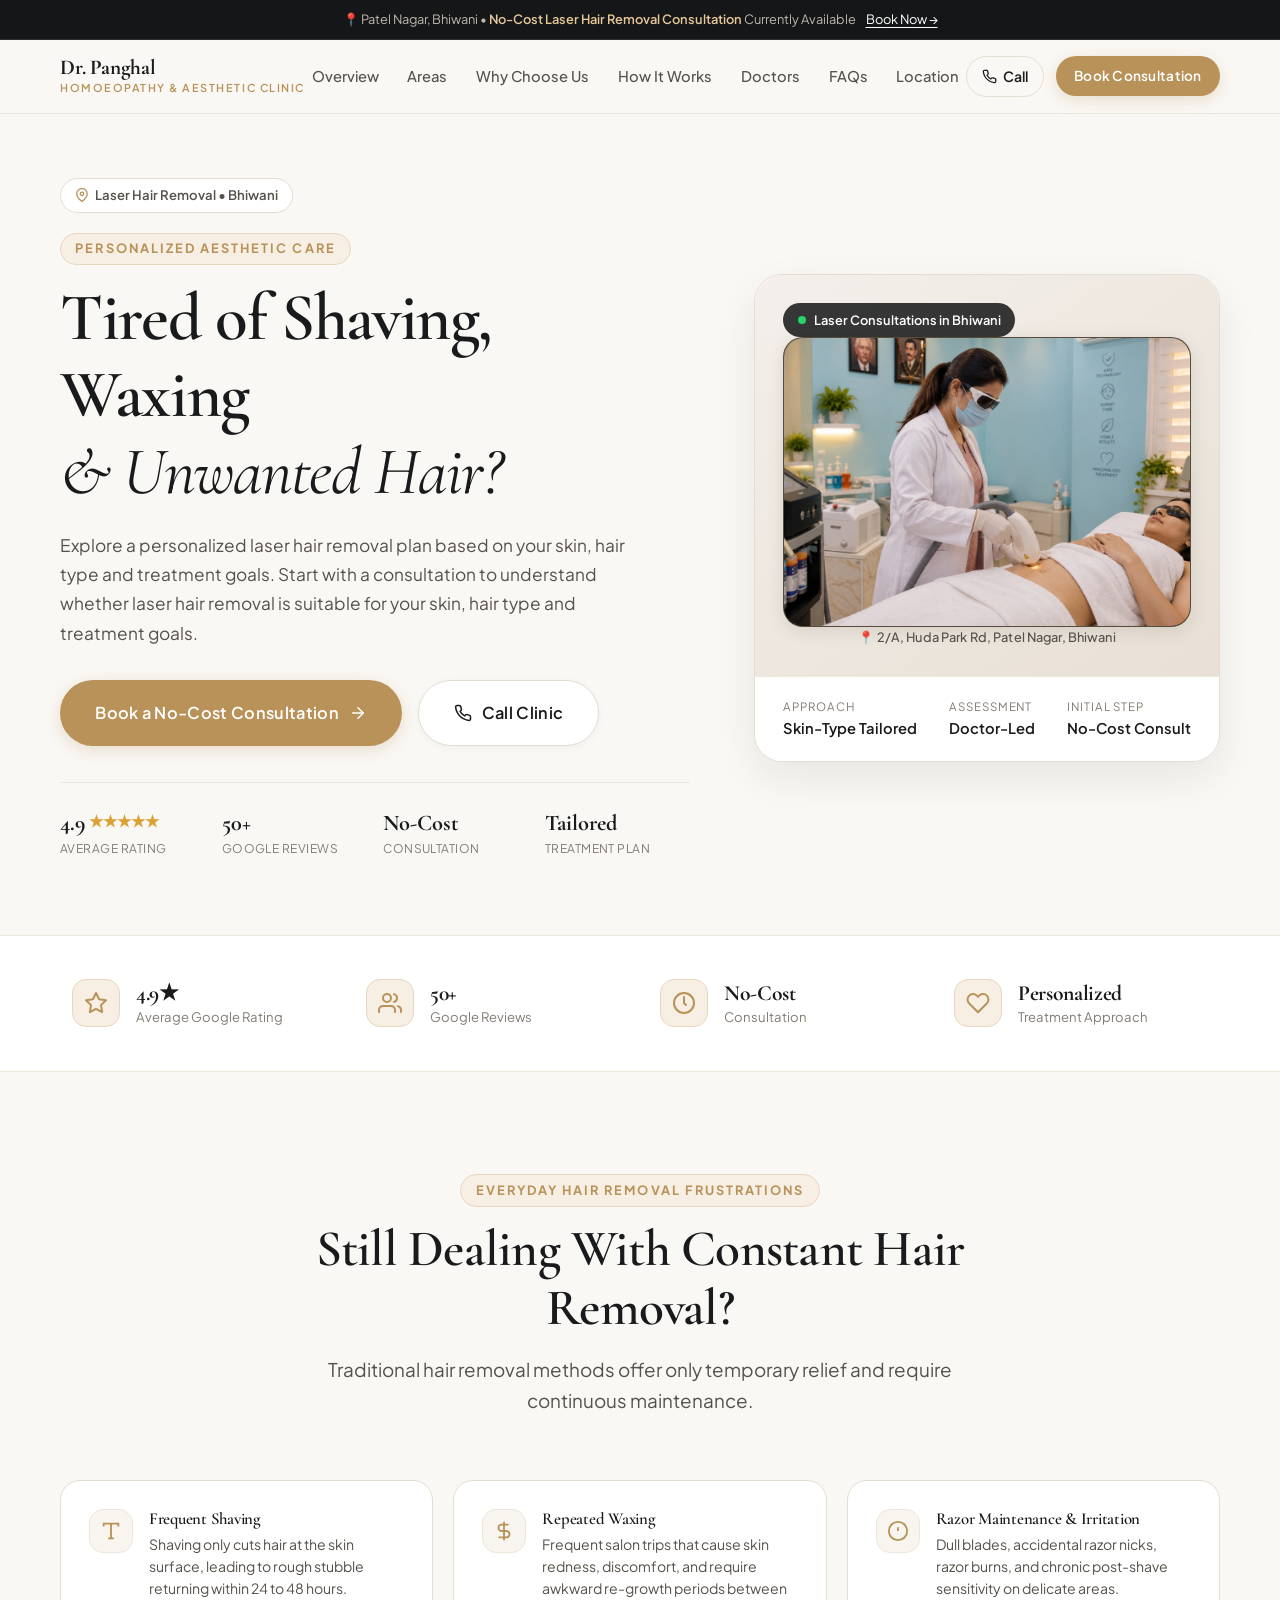
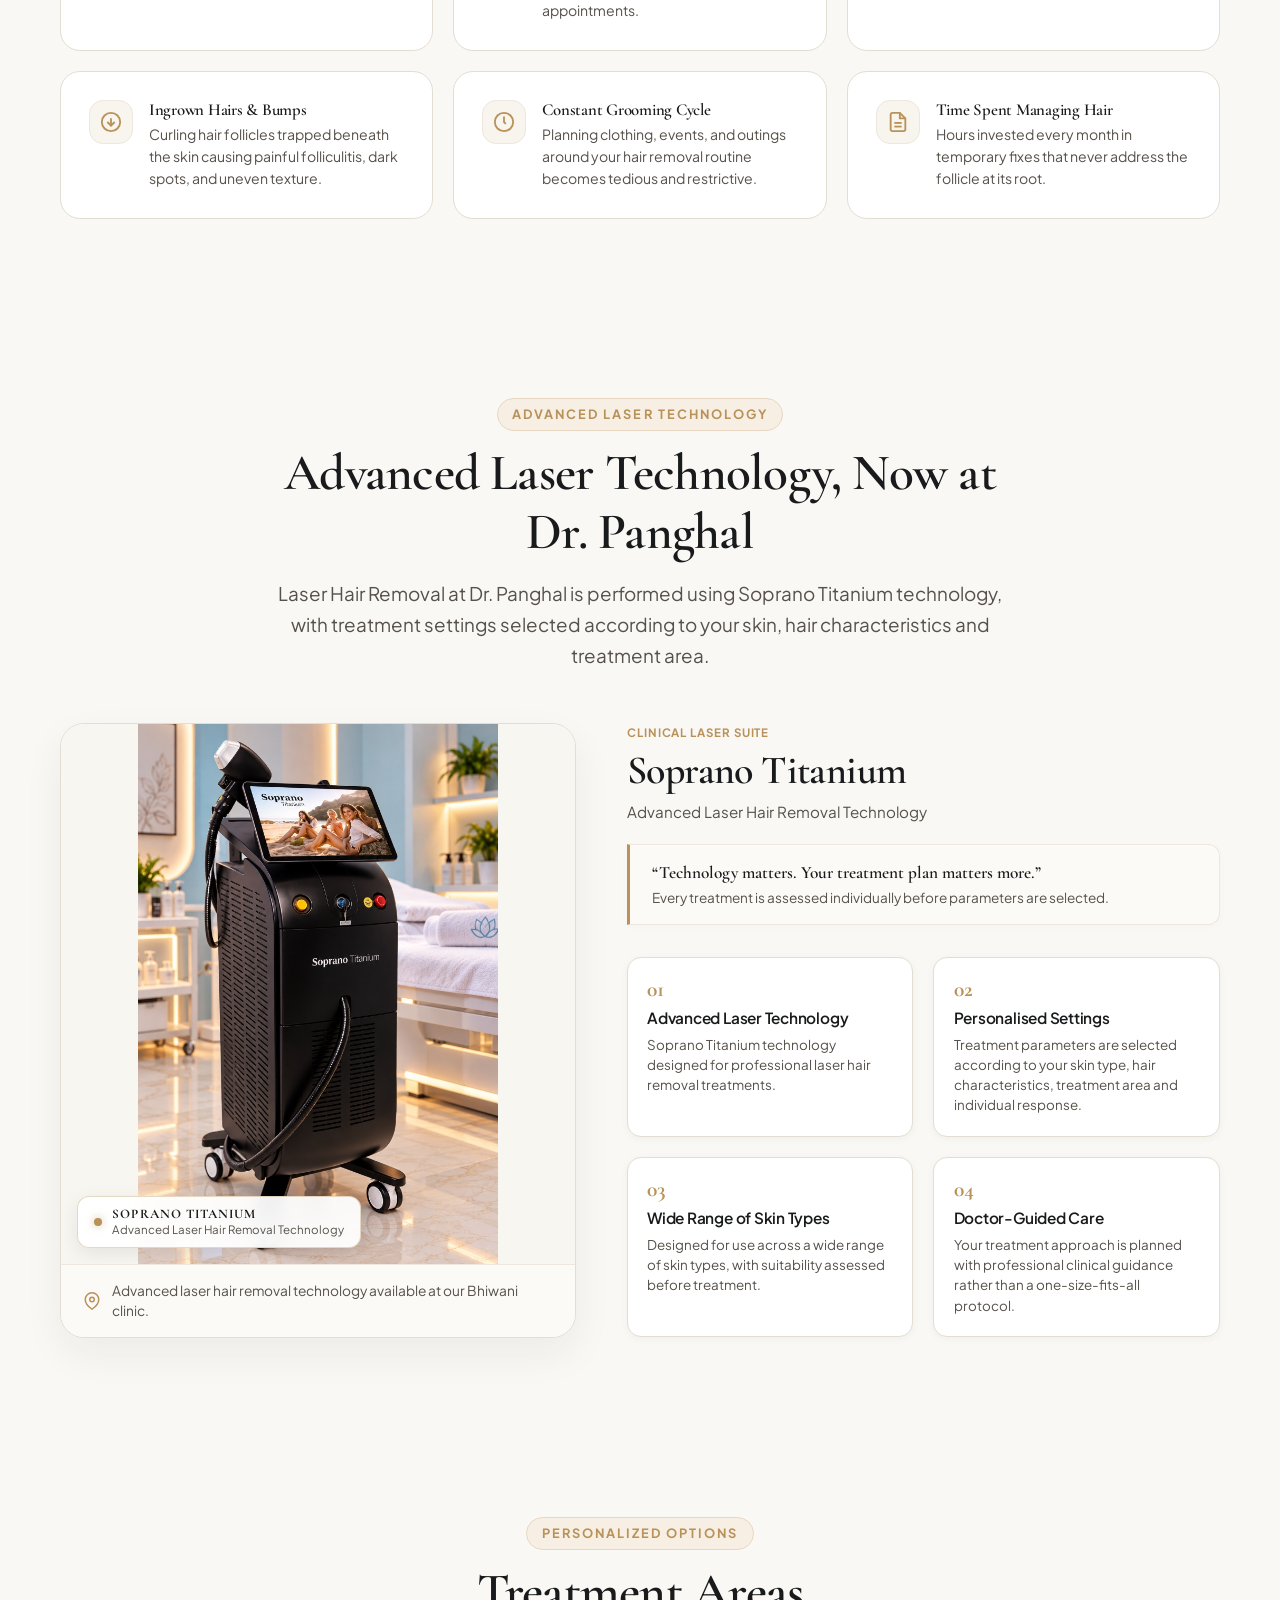
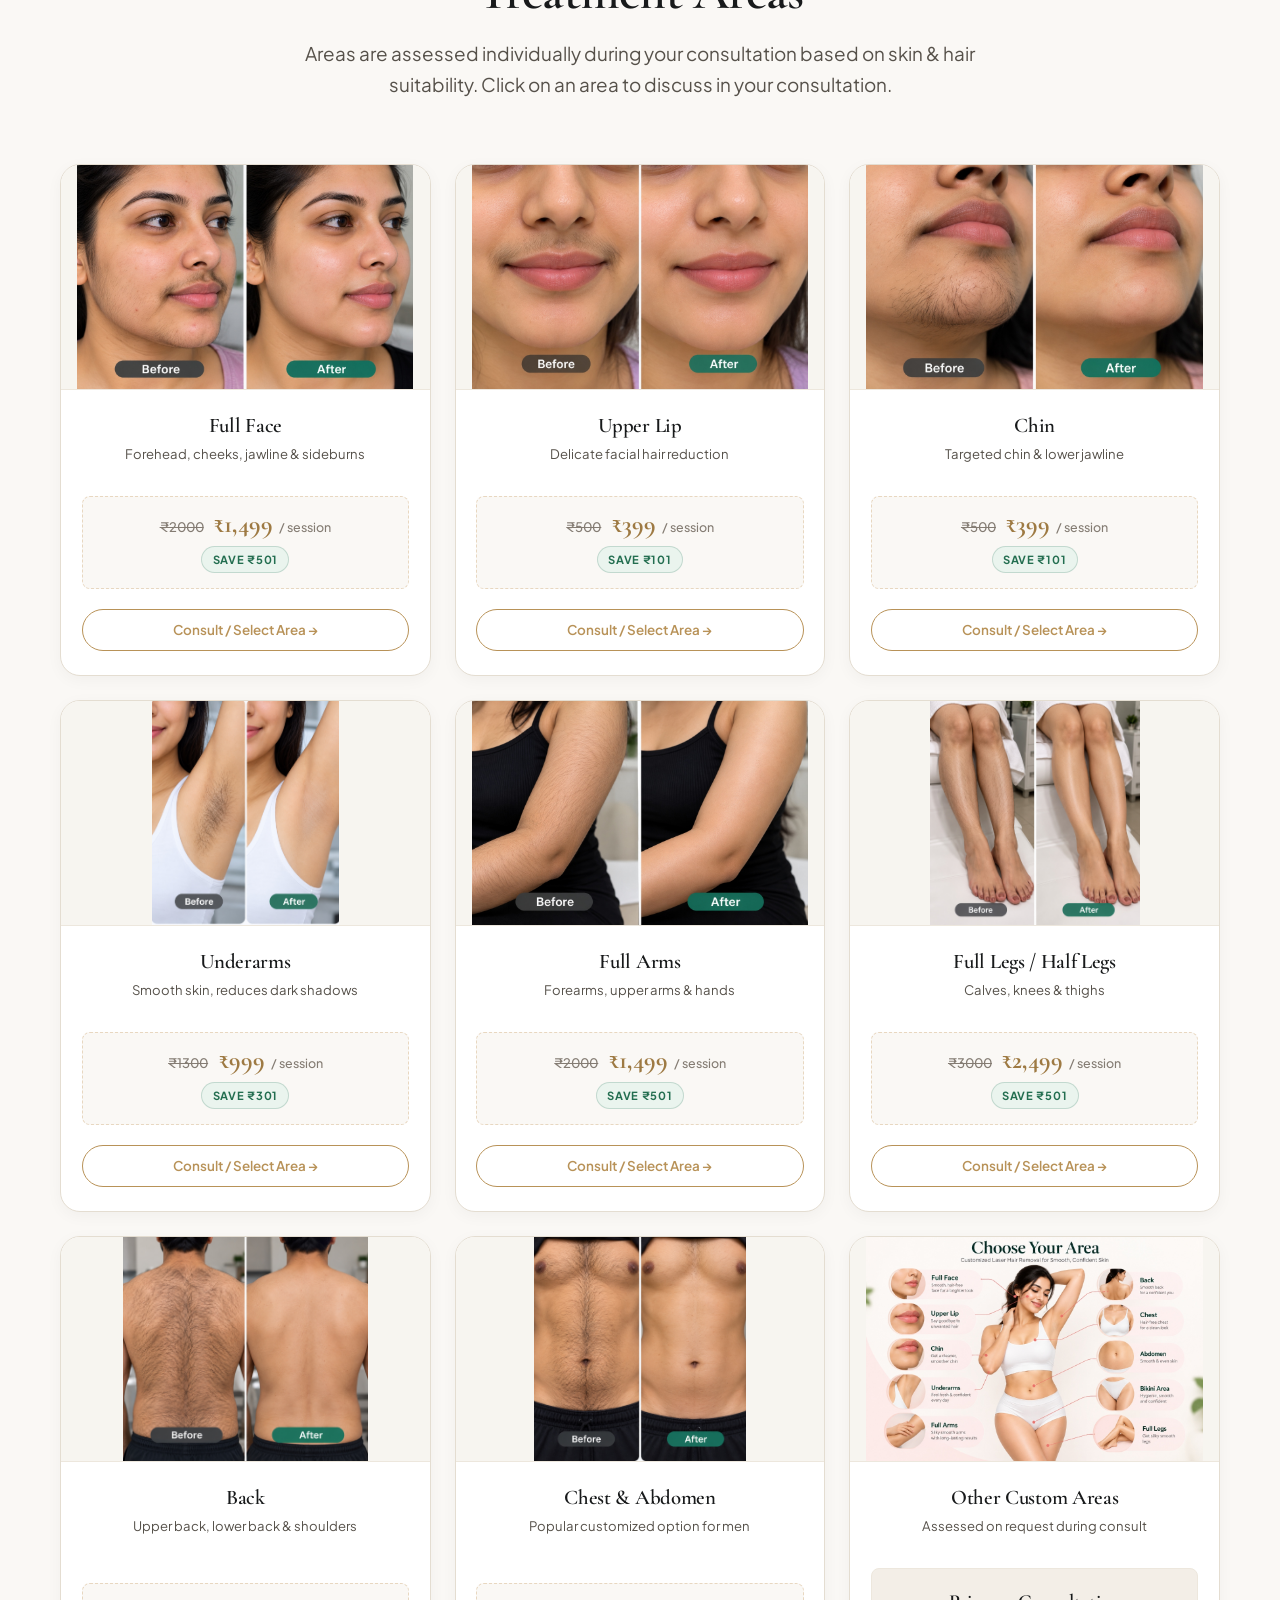
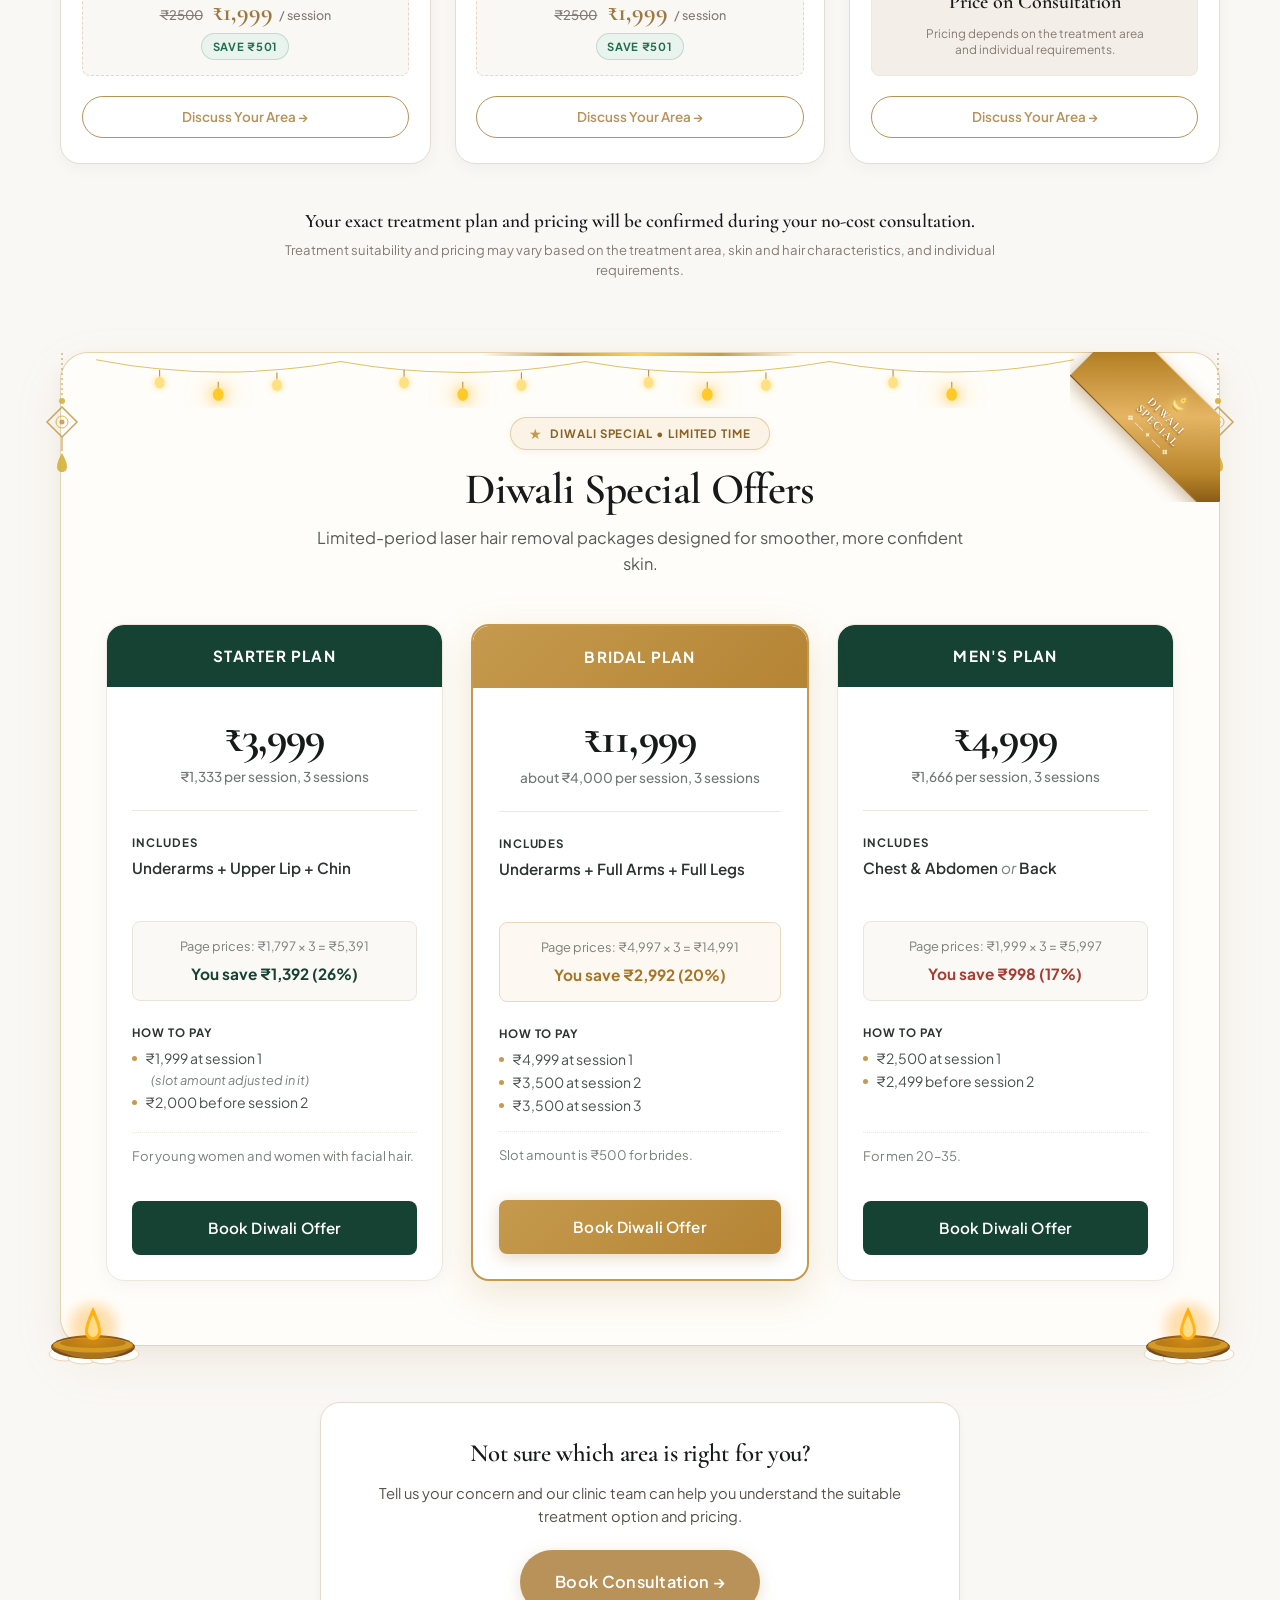
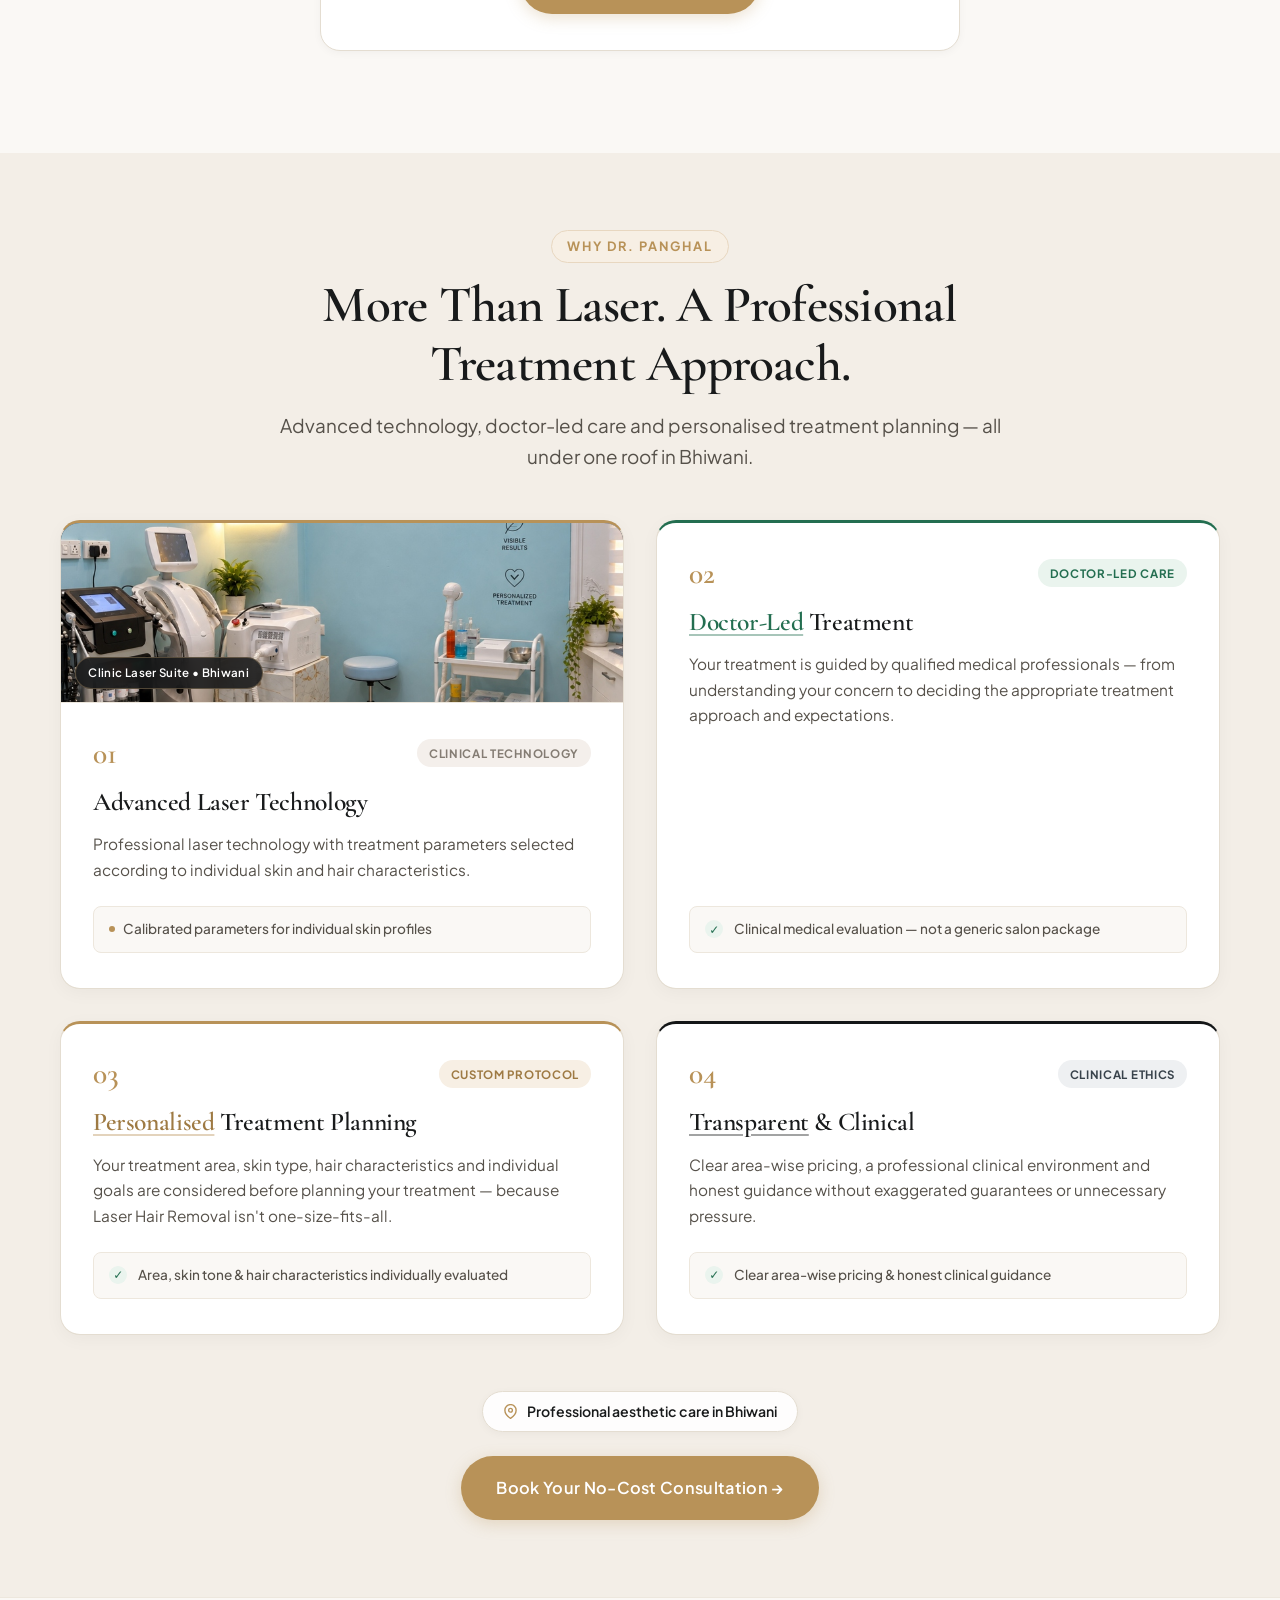
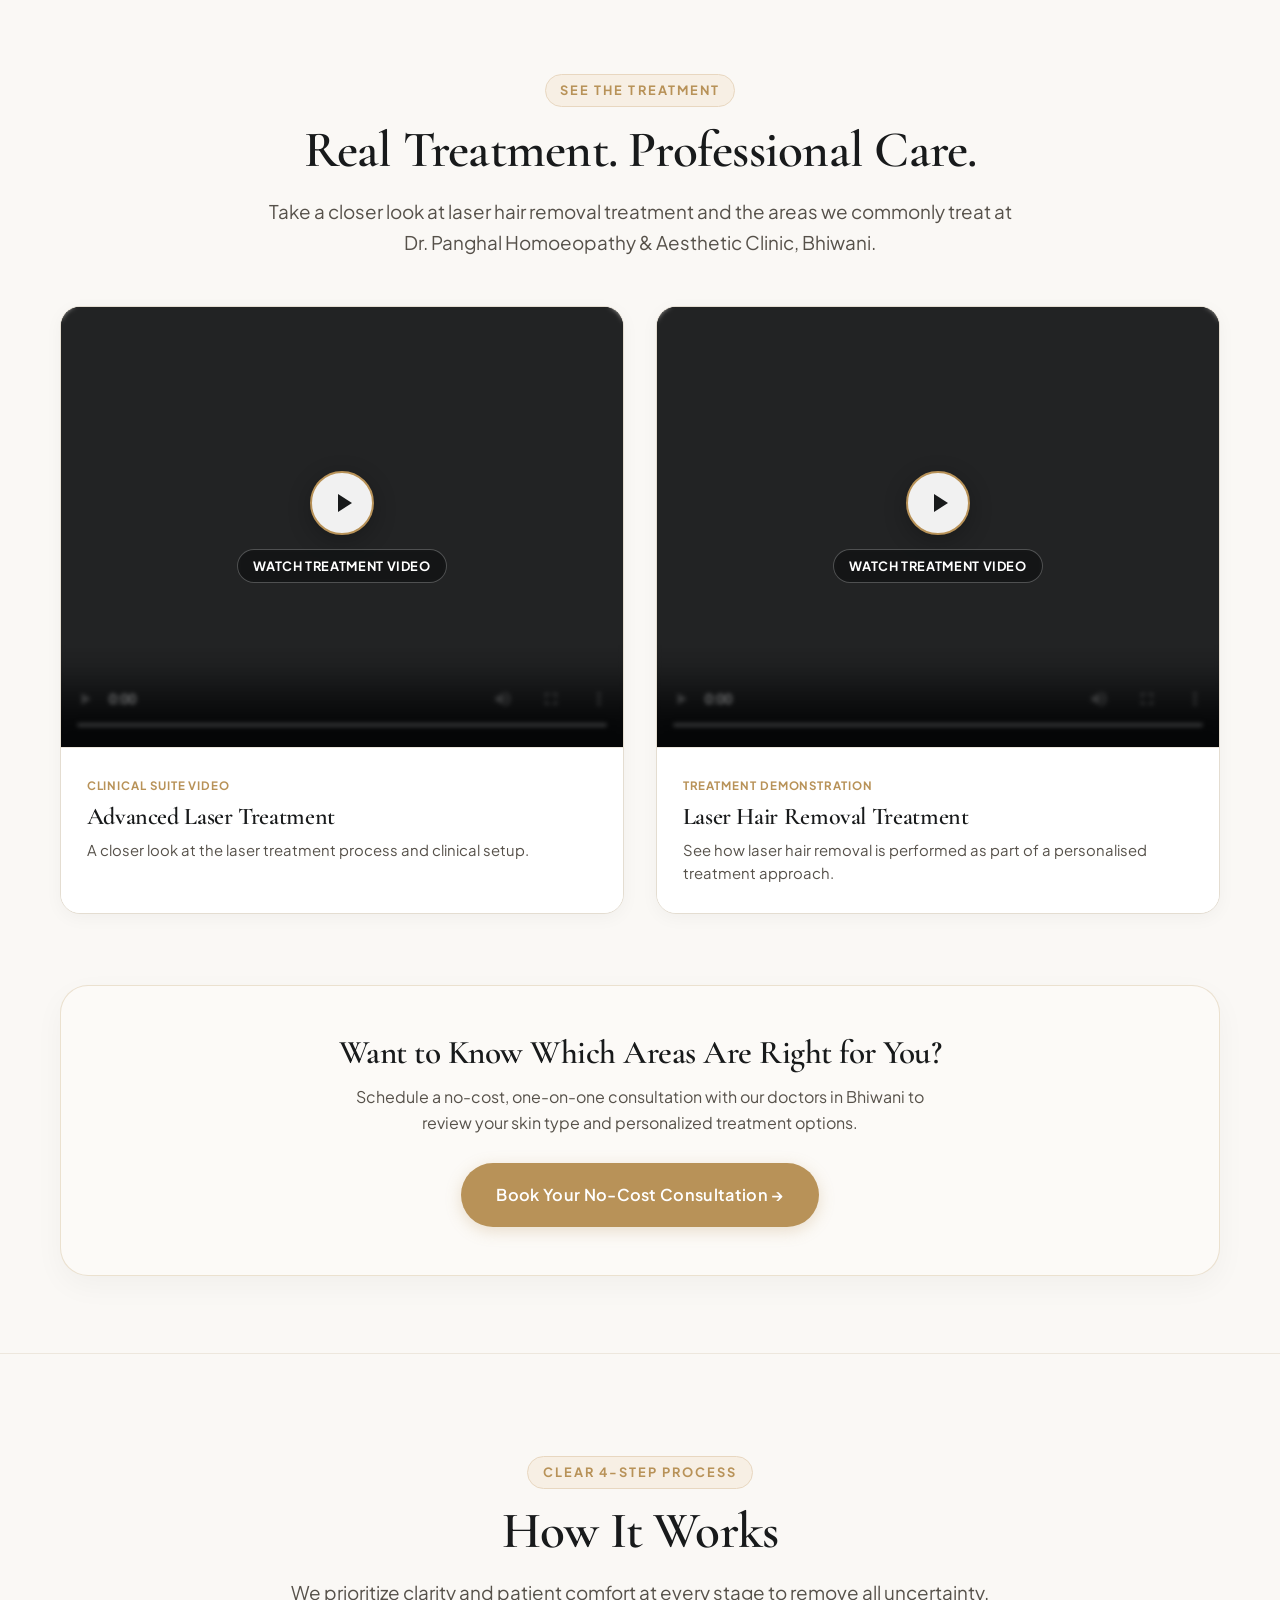
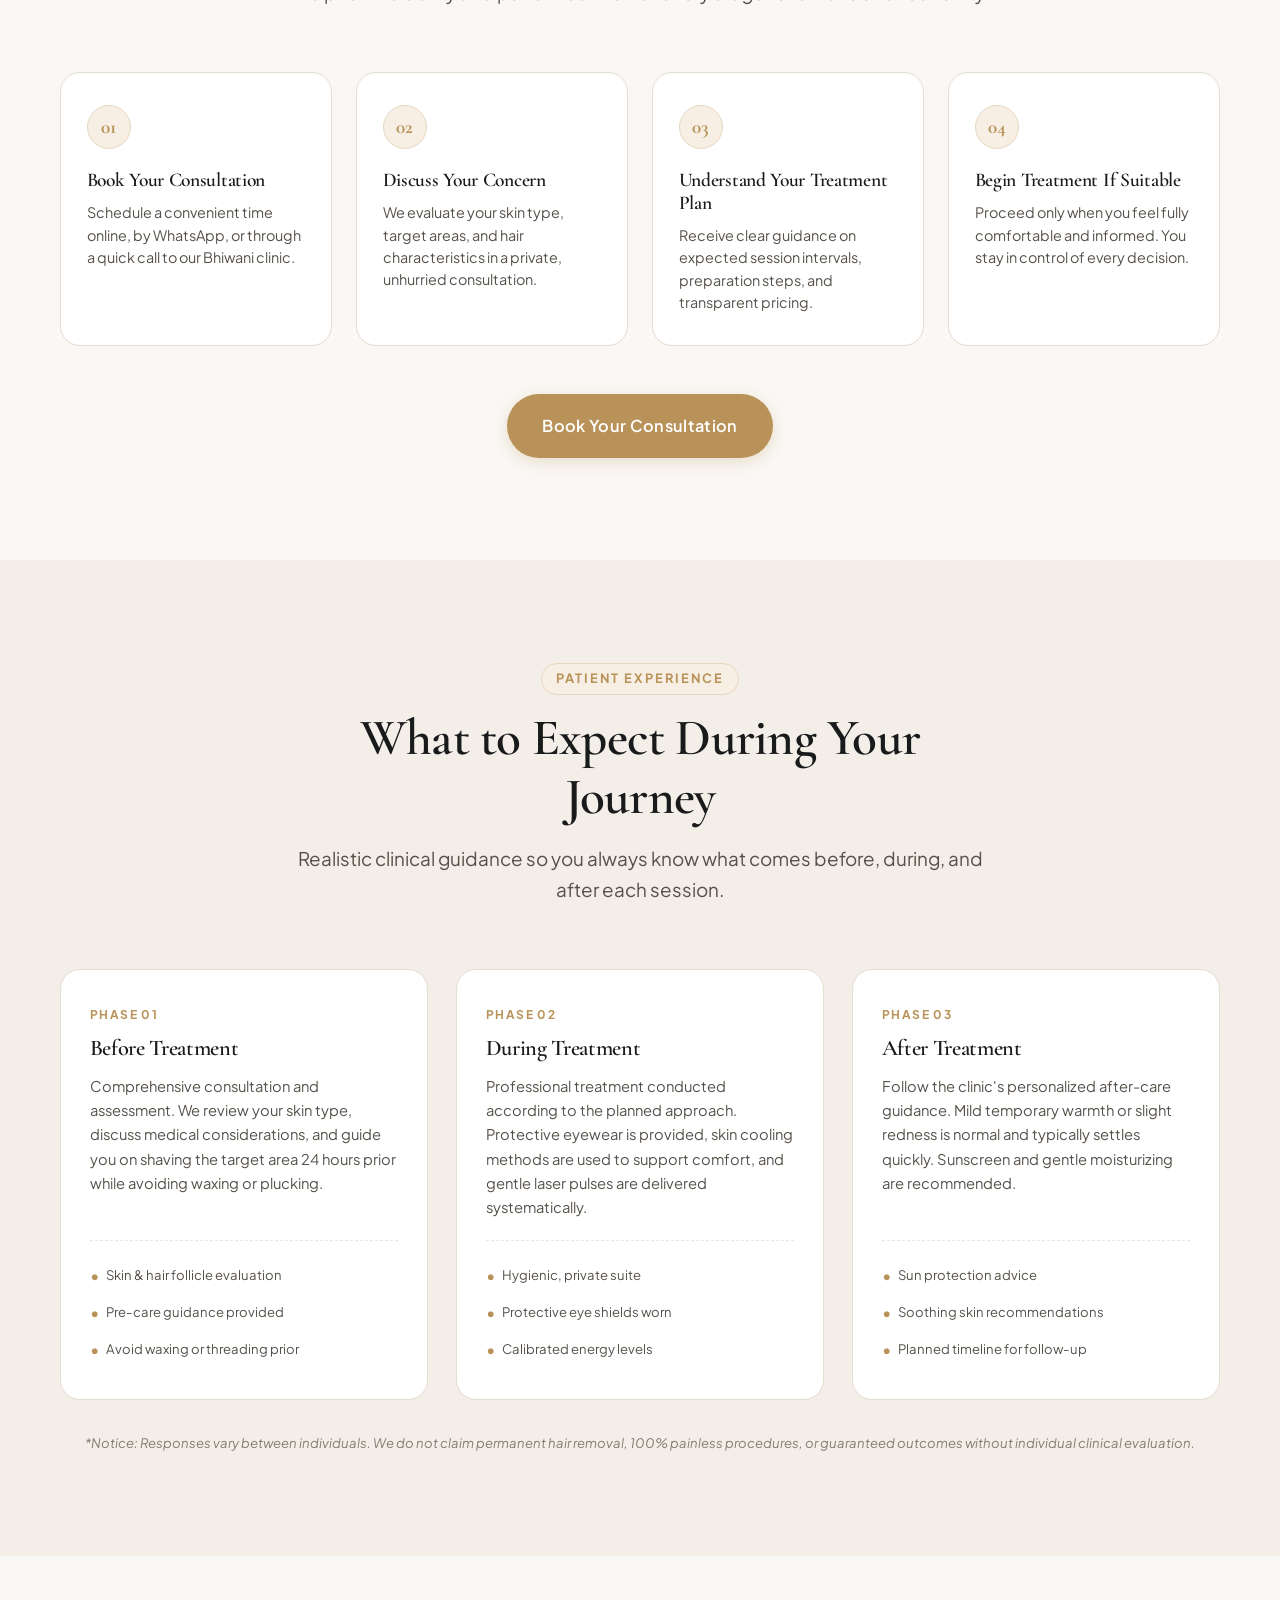
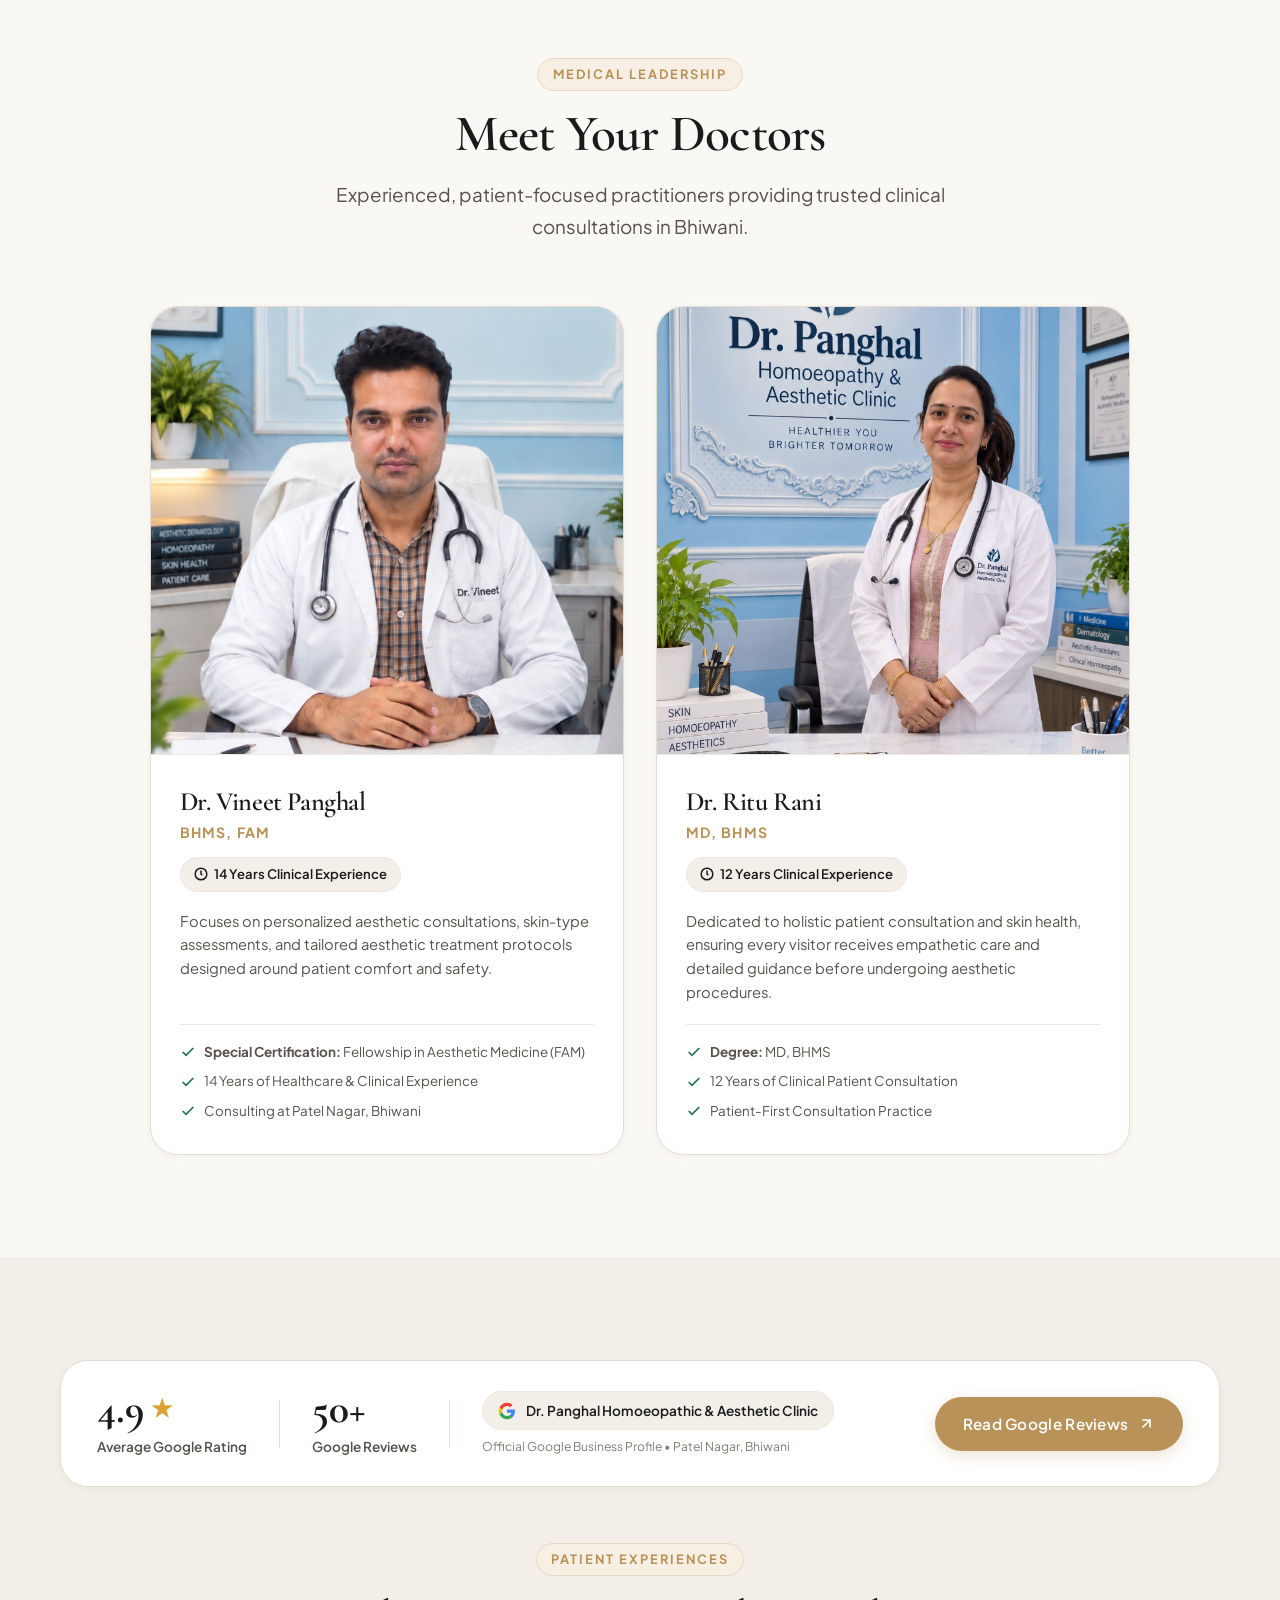
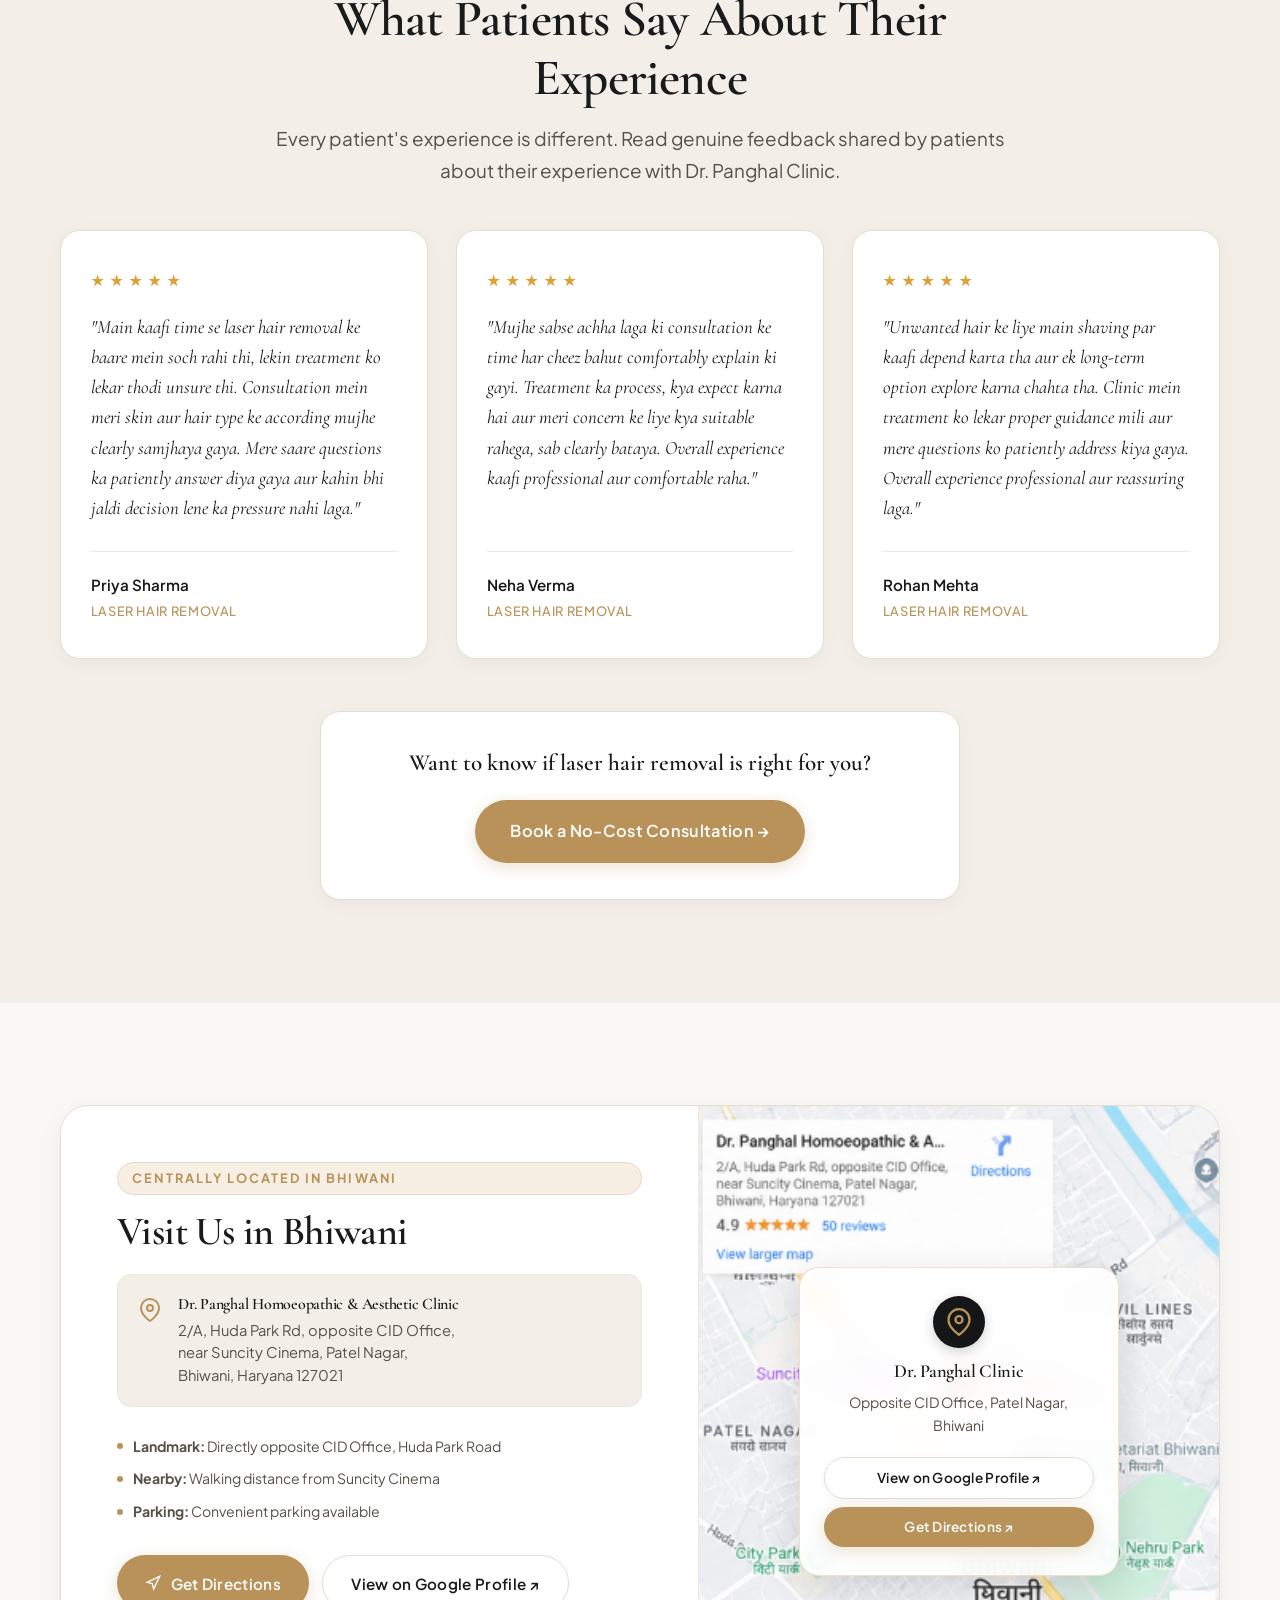
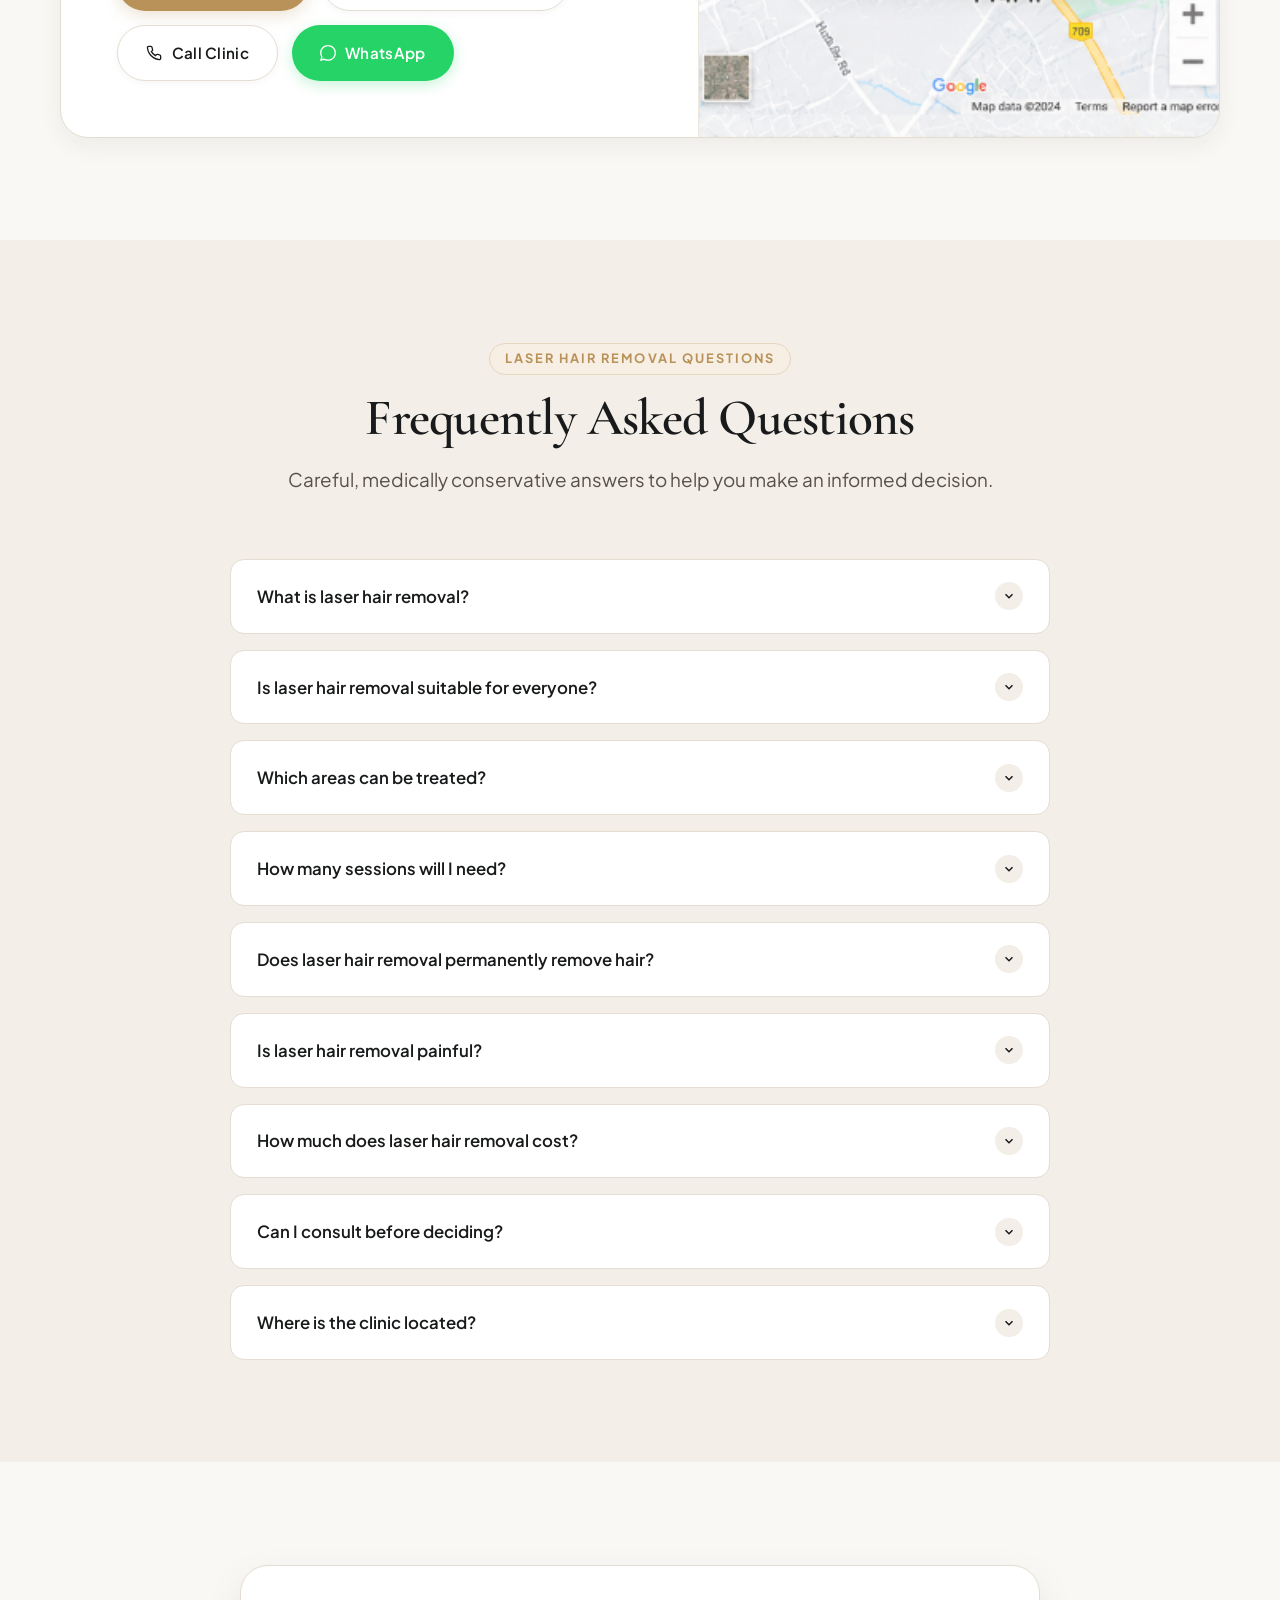
==== commit 6a3b2a11: "Fix production image and video paths" ====
--- a/laser-hair-removal/index.html
+++ b/laser-hair-removal/index.html
@@ -36,7 +36,7 @@
   <!-- Base & Laser Stylesheets -->
   <link rel="stylesheet" href="../css/styles.css">
   <link rel="stylesheet" href="../css/laser.css">
-  <link rel="preload" as="image" href="../Assets/laser-clinic-room.png">
+  <link rel="preload" as="image" href="/Assets/laser-clinic-room.png">
 
   <!-- Structured Data (MedicalBusiness / LocalBusiness Schema for Bhiwani) -->
   <script type="application/ld+json">
@@ -239,19 +239,19 @@
                 <!-- Hero Rotating Image Slideshow (5 Clinical Treatment & Suite Images) -->
                 <div class="laser-hero-slideshow"
                   aria-label="Dr. Panghal Clinic laser treatments and aesthetic procedure suite">
-                  <img src="../Assets/Modern Clinic with Soprano Titanium.png"
+                  <img src="/Assets/Modern Clinic with Soprano Titanium.png"
                     alt="Dr. Panghal aesthetic clinic treatment room" class="laser-hero-slide slide-room active"
                     loading="eager" fetchpriority="high">
-                  <img src="../Assets/laser-dr-ritu-abdomen.png"
+                  <img src="/Assets/laser-dr-ritu-abdomen.png"
                     alt="Laser hair removal treatment at Dr. Panghal Clinic" class="laser-hero-slide slide-abdomen"
                     loading="lazy">
-                  <img src="../Assets/Soprano Titanium in a Luxe Clinic.png"
+                  <img src="/Assets/Soprano Titanium in a Luxe Clinic.png"
                     alt="Laser hair removal treatment for legs at Dr. Panghal Clinic"
                     class="laser-hero-slide slide-legs" loading="lazy">
-                  <img src="../Assets/laser-dr-ritu-underarms.png"
+                  <img src="/Assets/laser-dr-ritu-underarms.png"
                     alt="Laser hair removal underarm treatment at Dr. Panghal Clinic"
                     class="laser-hero-slide slide-underarms" loading="lazy">
-                  <img src="../Assets/laser-dr-vineet-chest.png"
+                  <img src="/Assets/laser-dr-vineet-chest.png"
                     alt="Laser hair removal chest treatment at Dr. Panghal Clinic" class="laser-hero-slide slide-chest"
                     loading="lazy">
                 </div>
@@ -475,7 +475,7 @@
           <div class="tech-visual-column">
             <div class="tech-machine-card">
               <div class="tech-image-wrapper">
-                <img src="../assets/soprano-titanium-treatment-room.png"
+                <img src="/Assets/soprano-titanium-treatment-room.png"
                   alt="Soprano Titanium Laser Hair Removal Machine at Dr. Panghal Clinic in Bhiwani"
                   class="tech-machine-img" loading="lazy">
 
@@ -582,7 +582,7 @@
           <!-- 1. Full Face -->
           <div class="area-card area-card--visual trigger-booking-modal" data-treatment="laser_face">
             <div class="area-card-media">
-              <img src="../assets/before-after-full-face.png"
+              <img src="/Assets/before-after-full-face.png"
                 alt="Before and after comparison for Full Face laser hair removal" class="area-card-img" loading="lazy">
             </div>
             <div class="area-card-body">
@@ -604,7 +604,7 @@
           <!-- 2. Upper Lip -->
           <div class="area-card area-card--visual trigger-booking-modal" data-treatment="laser_upper_lip">
             <div class="area-card-media">
-              <img src="../assets/before-after-upper-lip.png"
+              <img src="/Assets/before-after-upper-lip.png"
                 alt="Before and after comparison for Upper Lip laser hair removal" class="area-card-img" loading="lazy">
             </div>
             <div class="area-card-body">
@@ -626,7 +626,7 @@
           <!-- 3. Chin -->
           <div class="area-card area-card--visual trigger-booking-modal" data-treatment="laser_chin">
             <div class="area-card-media">
-              <img src="../assets/before-after-chin.png" alt="Before and after comparison for Chin laser hair removal"
+              <img src="/Assets/before-after-chin.png" alt="Before and after comparison for Chin laser hair removal"
                 class="area-card-img" loading="lazy">
             </div>
             <div class="area-card-body">
@@ -648,7 +648,7 @@
           <!-- 4. Underarms -->
           <div class="area-card area-card--visual trigger-booking-modal" data-treatment="laser_underarms">
             <div class="area-card-media">
-              <img src="../assets/before-after-underarms.png"
+              <img src="/Assets/before-after-underarms.png"
                 alt="Before and after comparison for Underarms laser hair removal" class="area-card-img" loading="lazy">
             </div>
             <div class="area-card-body">
@@ -670,7 +670,7 @@
           <!-- 5. Arms -->
           <div class="area-card area-card--visual trigger-booking-modal" data-treatment="laser_arms">
             <div class="area-card-media">
-              <img src="../assets/before-after-full-arms.png"
+              <img src="/Assets/before-after-full-arms.png"
                 alt="Before and after comparison for Full Arms laser hair removal" class="area-card-img" loading="lazy">
             </div>
             <div class="area-card-body">
@@ -692,7 +692,7 @@
           <!-- 6. Legs -->
           <div class="area-card area-card--visual trigger-booking-modal" data-treatment="laser_legs">
             <div class="area-card-media">
-              <img src="../assets/before-after-legs.png"
+              <img src="/Assets/before-after-legs.png"
                 alt="Before and after comparison for Full Legs laser hair removal" class="area-card-img" loading="lazy">
             </div>
             <div class="area-card-body">
@@ -714,7 +714,7 @@
           <!-- 7. Back -->
           <div class="area-card area-card--visual trigger-booking-modal" data-treatment="laser_back">
             <div class="area-card-media">
-              <img src="../assets/before-after-back.png" alt="Before and after comparison for Back laser hair removal"
+              <img src="/Assets/before-after-back.png" alt="Before and after comparison for Back laser hair removal"
                 class="area-card-img" loading="lazy">
             </div>
             <div class="area-card-body">
@@ -736,7 +736,7 @@
           <!-- 8. Chest & Abdomen -->
           <div class="area-card area-card--visual trigger-booking-modal" data-treatment="laser_chest">
             <div class="area-card-media">
-              <img src="../assets/before-after-chest-abdomen.png"
+              <img src="/Assets/before-after-chest-abdomen.png"
                 alt="Before and after comparison for Chest &amp; Abdomen laser hair removal" class="area-card-img"
                 loading="lazy">
             </div>
@@ -759,7 +759,7 @@
           <!-- 9. Other Custom Areas -->
           <div class="area-card area-card--visual trigger-booking-modal" data-treatment="laser_custom">
             <div class="area-card-media">
-              <img src="../assets/choose-your-smooth-skin-area.png"
+              <img src="/Assets/choose-your-smooth-skin-area.png"
                 alt="Visual representation of treatable laser hair removal body areas" class="area-card-img"
                 loading="lazy">
             </div>
@@ -1070,7 +1070,7 @@
           <!-- CARD 01: ADVANCED LASER TECHNOLOGY (Visual Anchor) -->
           <div class="why-editorial-card why-card--tech">
             <div class="why-card-image-wrap">
-              <img src="../Assets/laser-clinic-room.png"
+              <img src="/Assets/laser-clinic-room.png"
                 alt="Clinical laser suite and technology at Dr. Panghal Clinic in Bhiwani" class="why-card-img"
                 loading="lazy">
               <span class="why-image-badge">Clinic Laser Suite • Bhiwani</span>
@@ -1195,8 +1195,8 @@
             <!-- Video 1 -->
             <div class="treatment-video-card">
               <div class="video-container" id="videoContainer1">
-                <video class="clinic-treatment-video" preload="metadata" playsinline muted>
-                  <source src="../videos/Advanced%20laser.mp4" type="video/mp4">
+                <video class="clinic-treatment-video" controls playsinline preload="metadata">
+                  <source src="/Videos/Advanced laser.mp4" type="video/mp4">
                   Your browser does not support the video tag.
                 </video>
                 <div class="video-play-overlay" aria-label="Play Advanced Laser Treatment Video">
@@ -1220,8 +1220,8 @@
             <!-- Video 2 -->
             <div class="treatment-video-card">
               <div class="video-container" id="videoContainer2">
-                <video class="clinic-treatment-video" preload="metadata" playsinline muted>
-                  <source src="../videos/laser%20reel%203.mp4" type="video/mp4">
+                <video class="clinic-treatment-video" controls playsinline preload="metadata">
+                  <source src="/Videos/laser reel 3.mp4" type="video/mp4">
                   Your browser does not support the video tag.
                 </video>
                 <div class="video-play-overlay" aria-label="Play Laser Hair Removal Treatment Video">
@@ -1392,7 +1392,7 @@
           <!-- Doctor 1: Dr. Vineet Panghal -->
           <div class="doctor-card">
             <div class="doctor-photo-frame">
-              <img src="../Assets/dr-vineet-panghal.png"
+              <img src="/Assets/dr-vineet-panghal.png"
                 alt="Dr. Vineet Panghal — Doctor at Dr. Panghal Homoeopathy &amp; Aesthetic Clinic"
                 class="doctor-photo dr-vineet-photo" loading="lazy">
             </div>
@@ -1436,7 +1436,7 @@
           <!-- Doctor 2: Dr. Ritu Rani (Dr. Ritu Panghal) -->
           <div class="doctor-card">
             <div class="doctor-photo-frame">
-              <img src="../Assets/dr-ritu-rani.png"
+              <img src="/Assets/dr-ritu-rani.png"
                 alt="Dr. Ritu Rani — Doctor at Dr. Panghal Homoeopathy &amp; Aesthetic Clinic"
                 class="doctor-photo dr-ritu-photo" loading="lazy">
             </div>
--- a/css/laser.css
+++ b/css/laser.css
@@ -1293,7 +1293,7 @@
   align-items: center;
   justify-content: center;
   background-color: #E8ECEE;
-  background-image: url('../Assets/bhiwani-clinic-map.png');
+  background-image: url('/Assets/bhiwani-clinic-map.png');
   background-size: cover;
   background-position: center;
   background-repeat: no-repeat;
